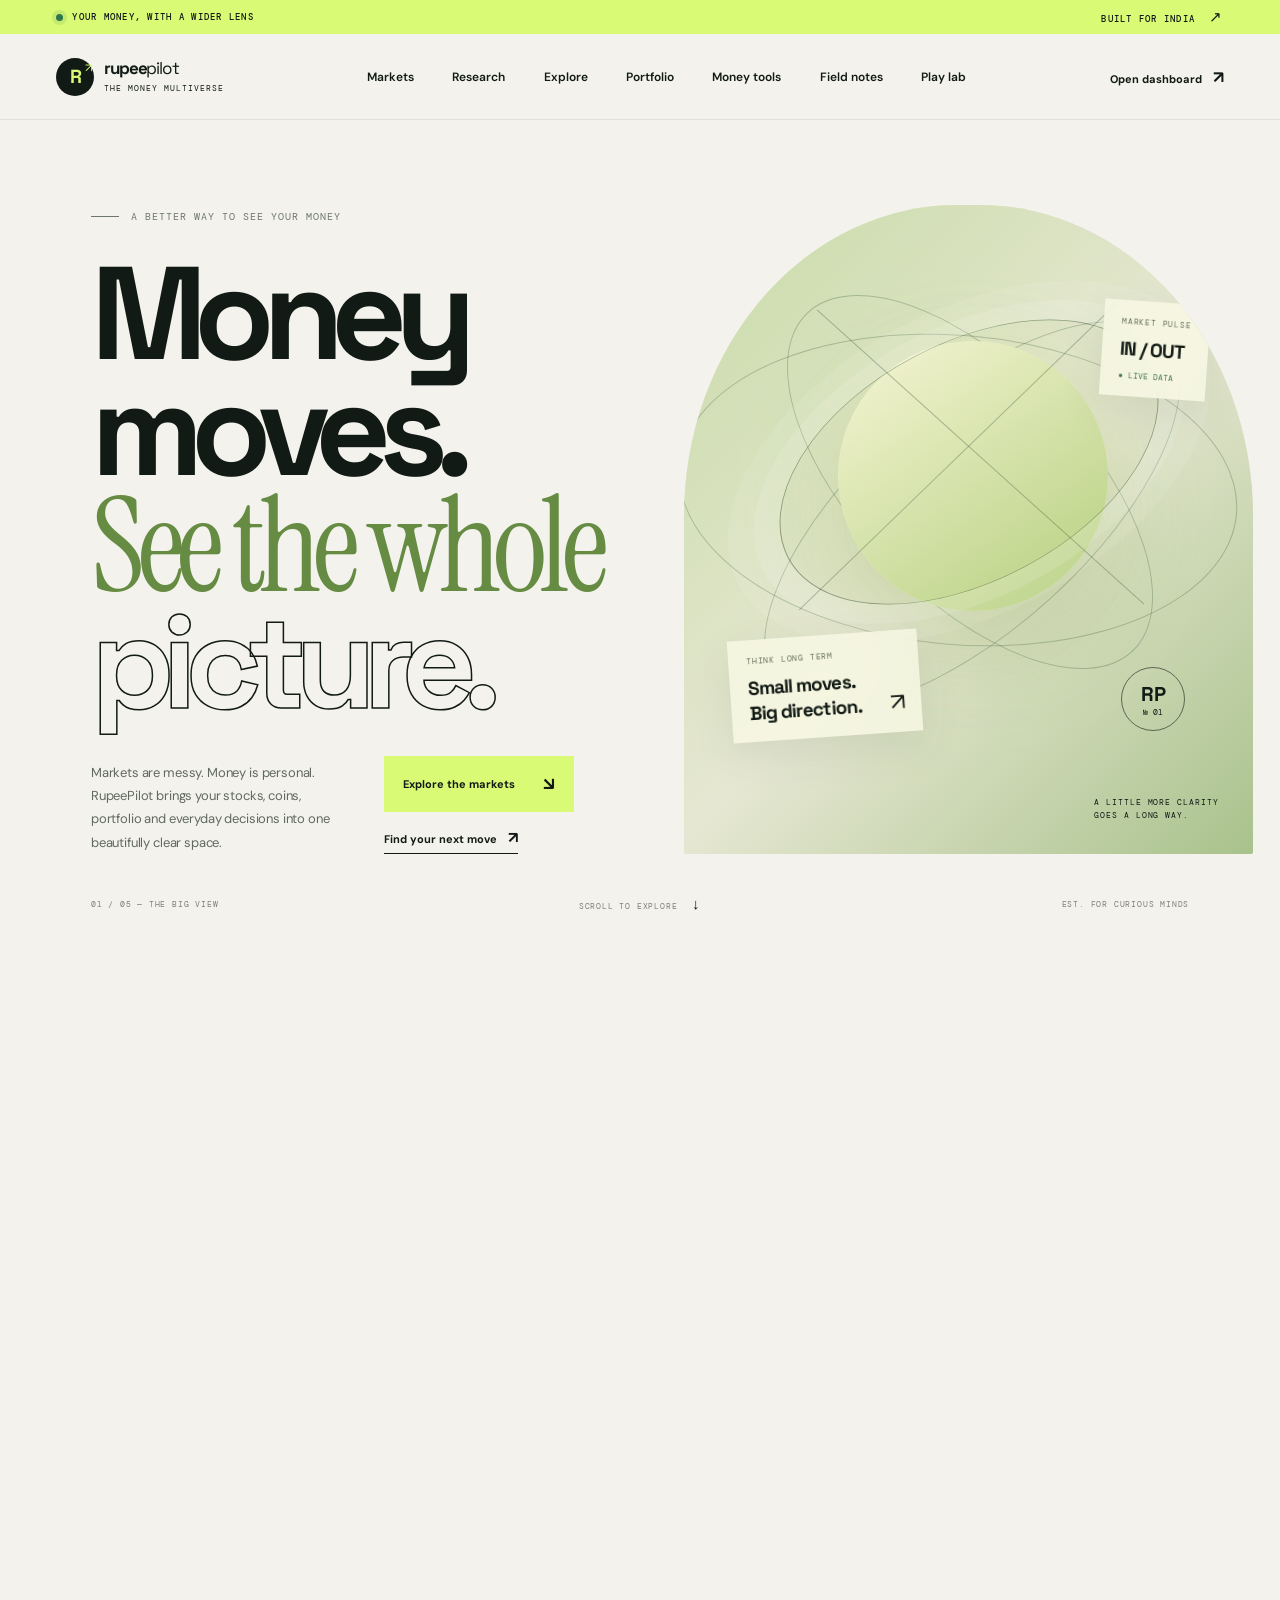
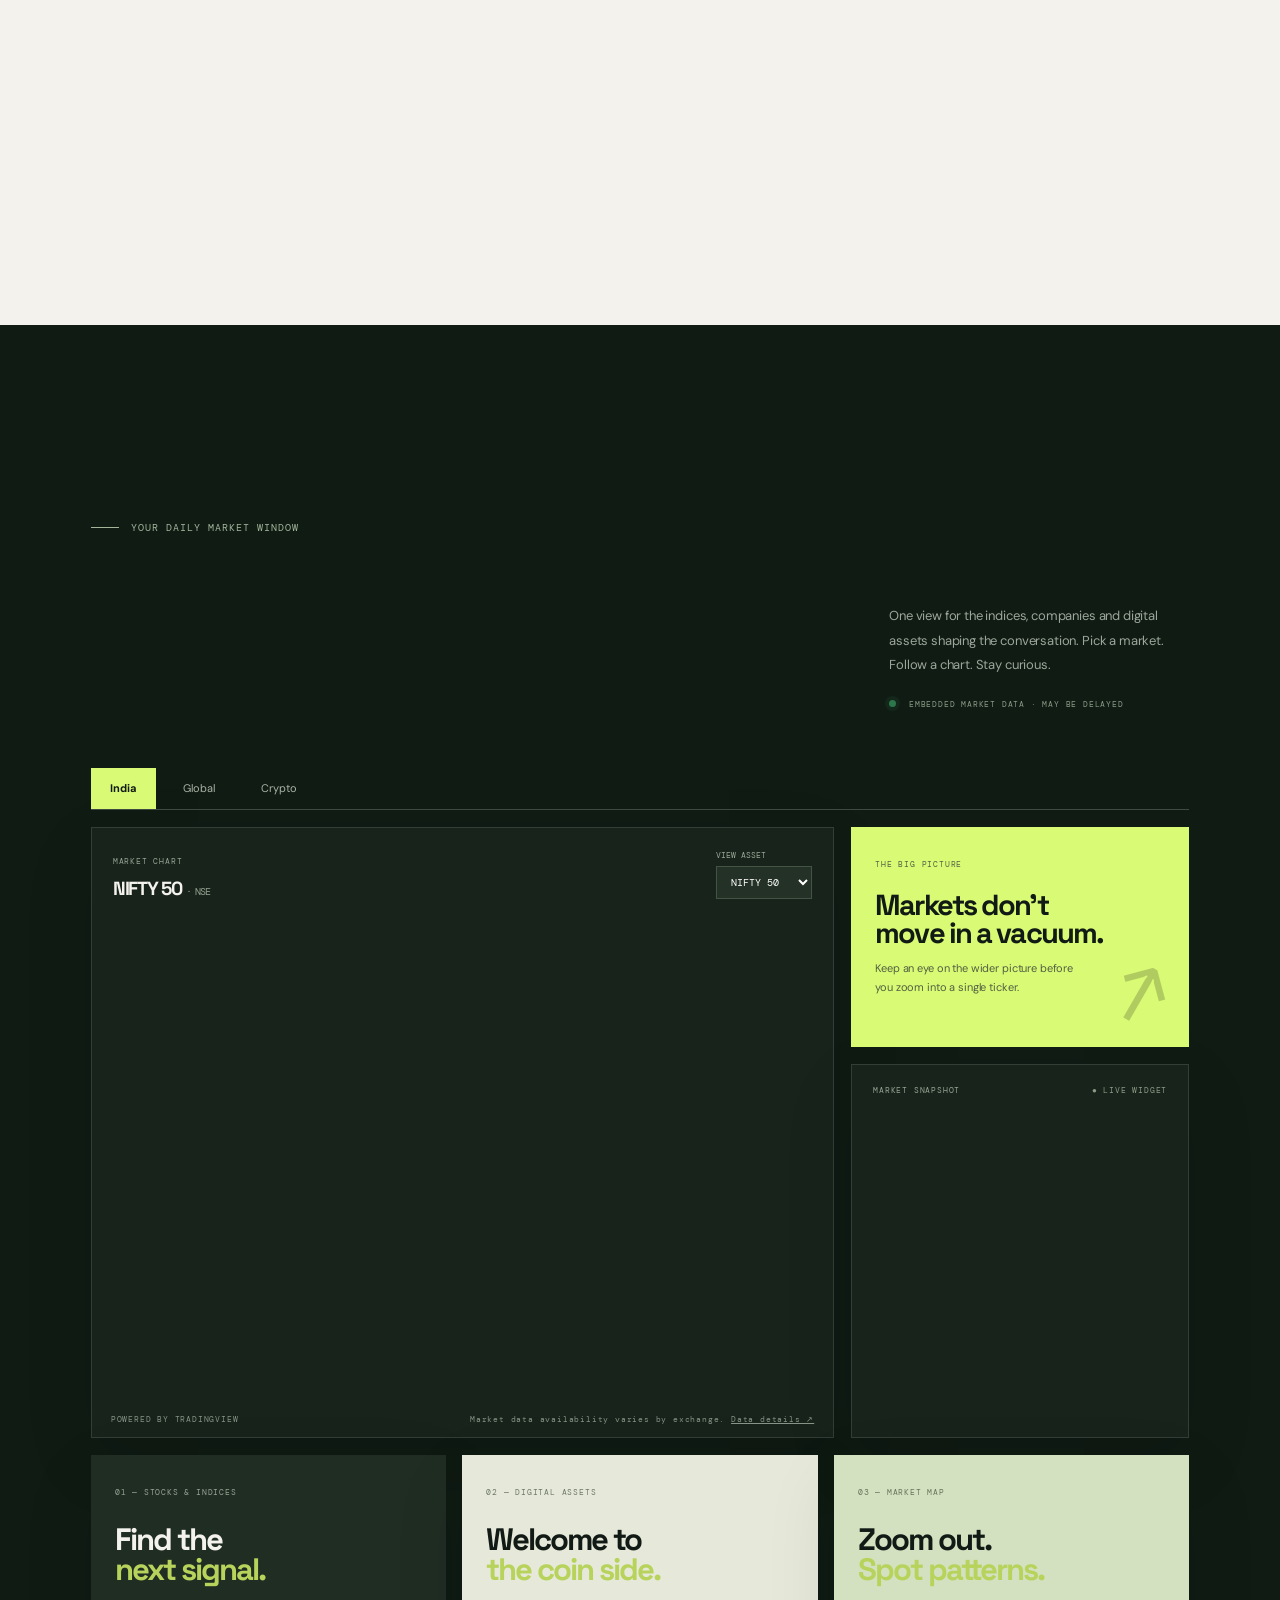
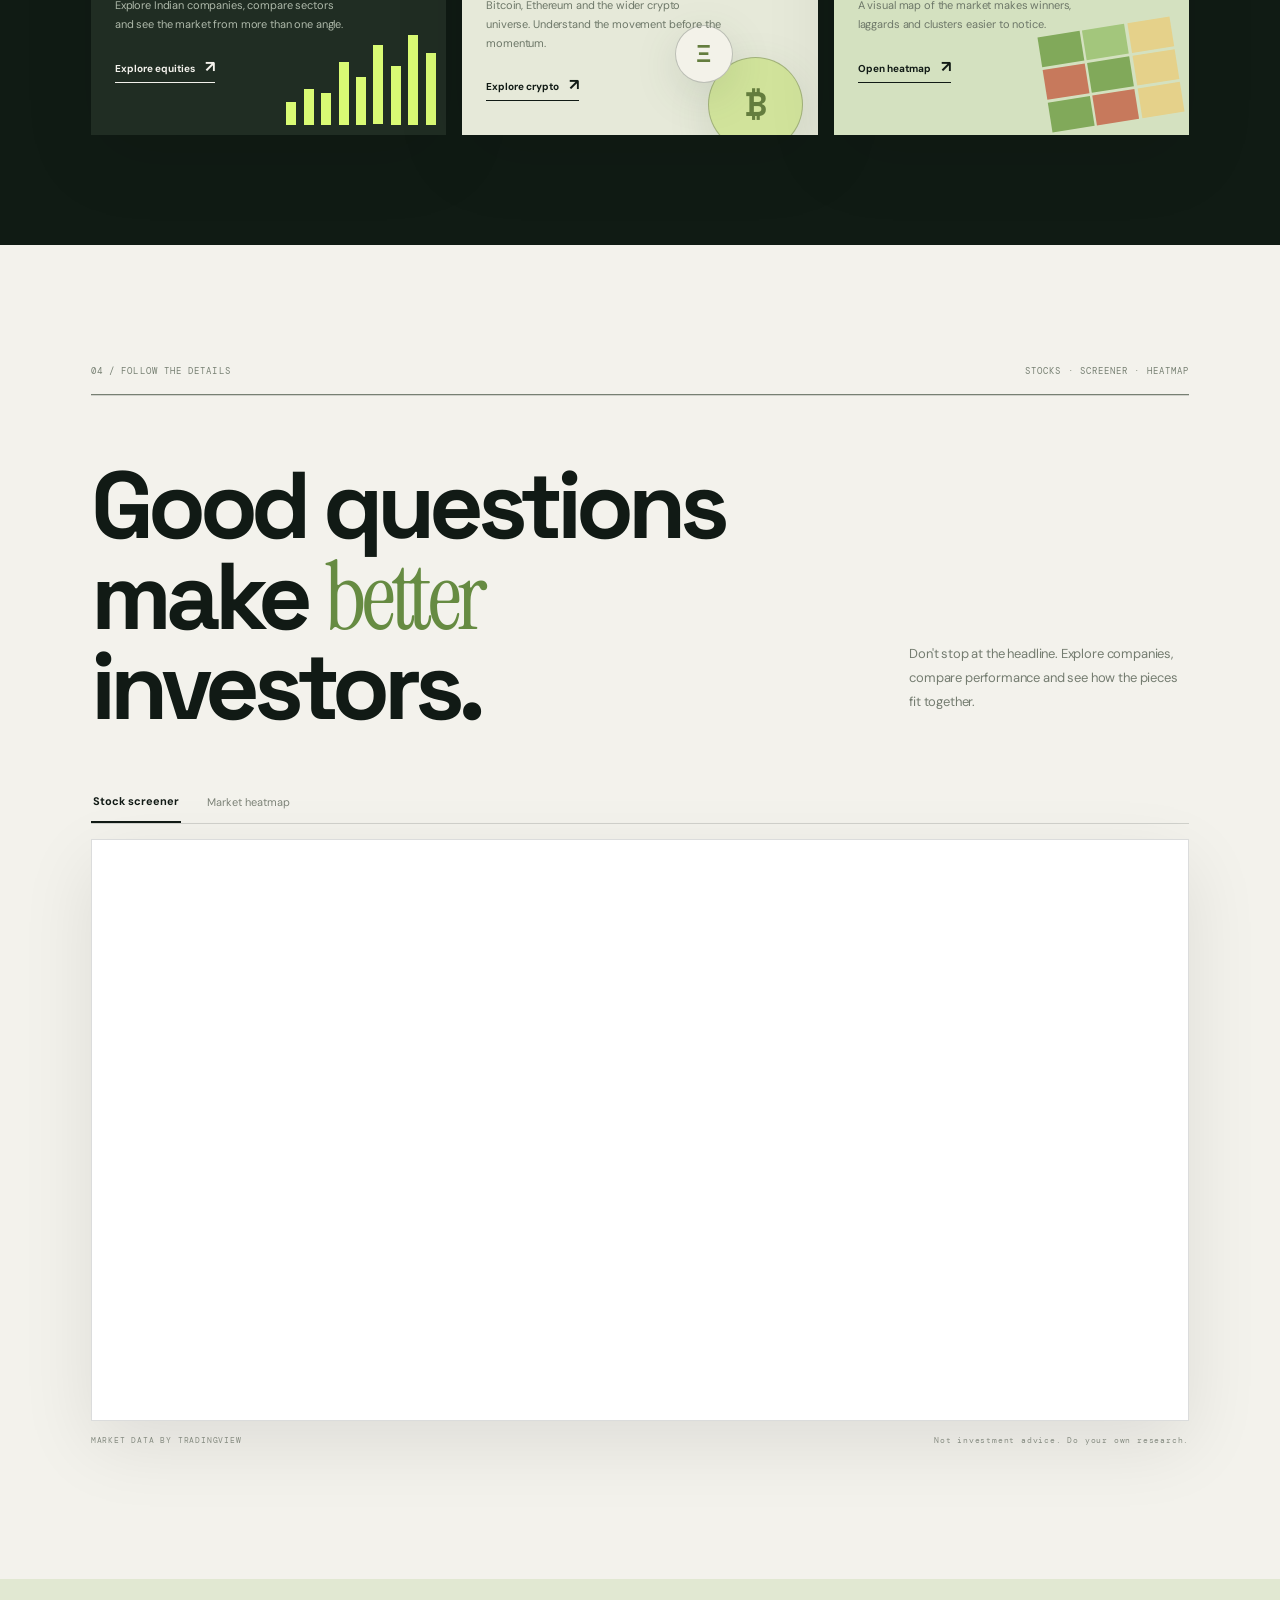
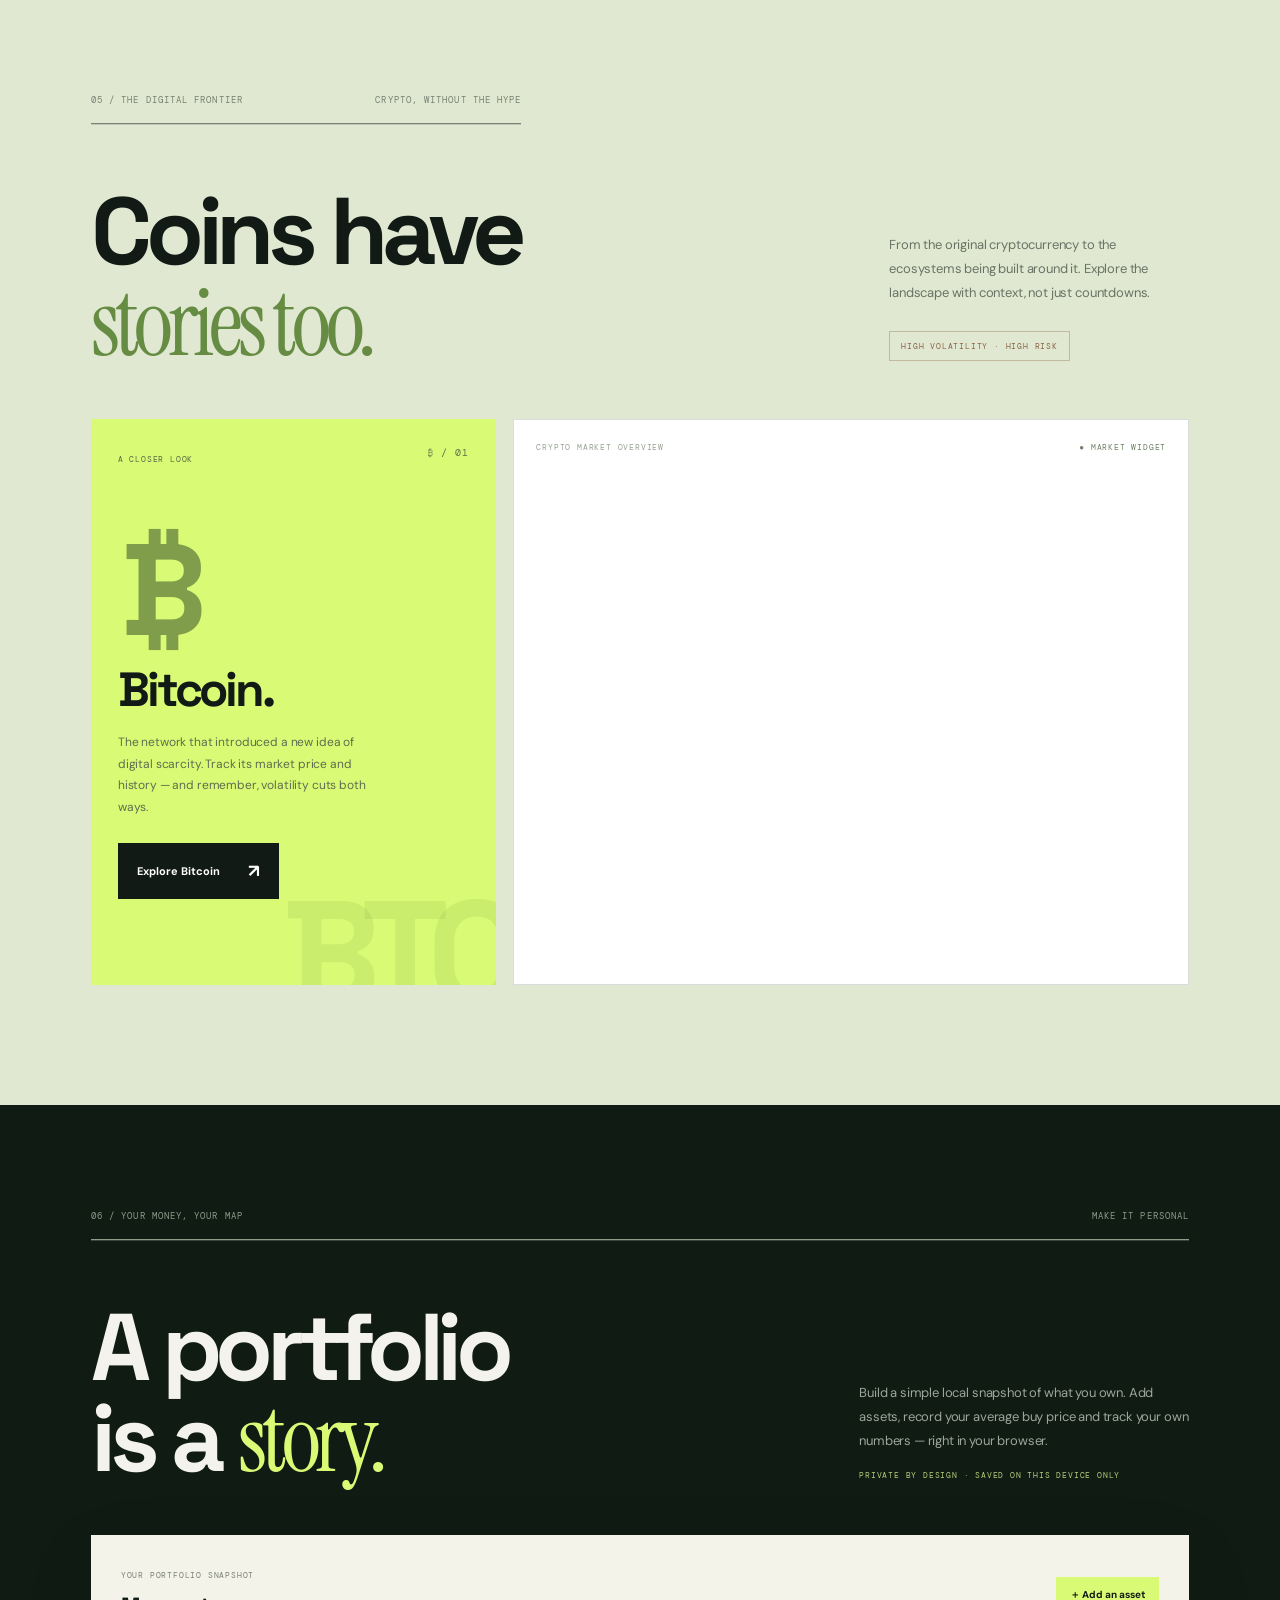
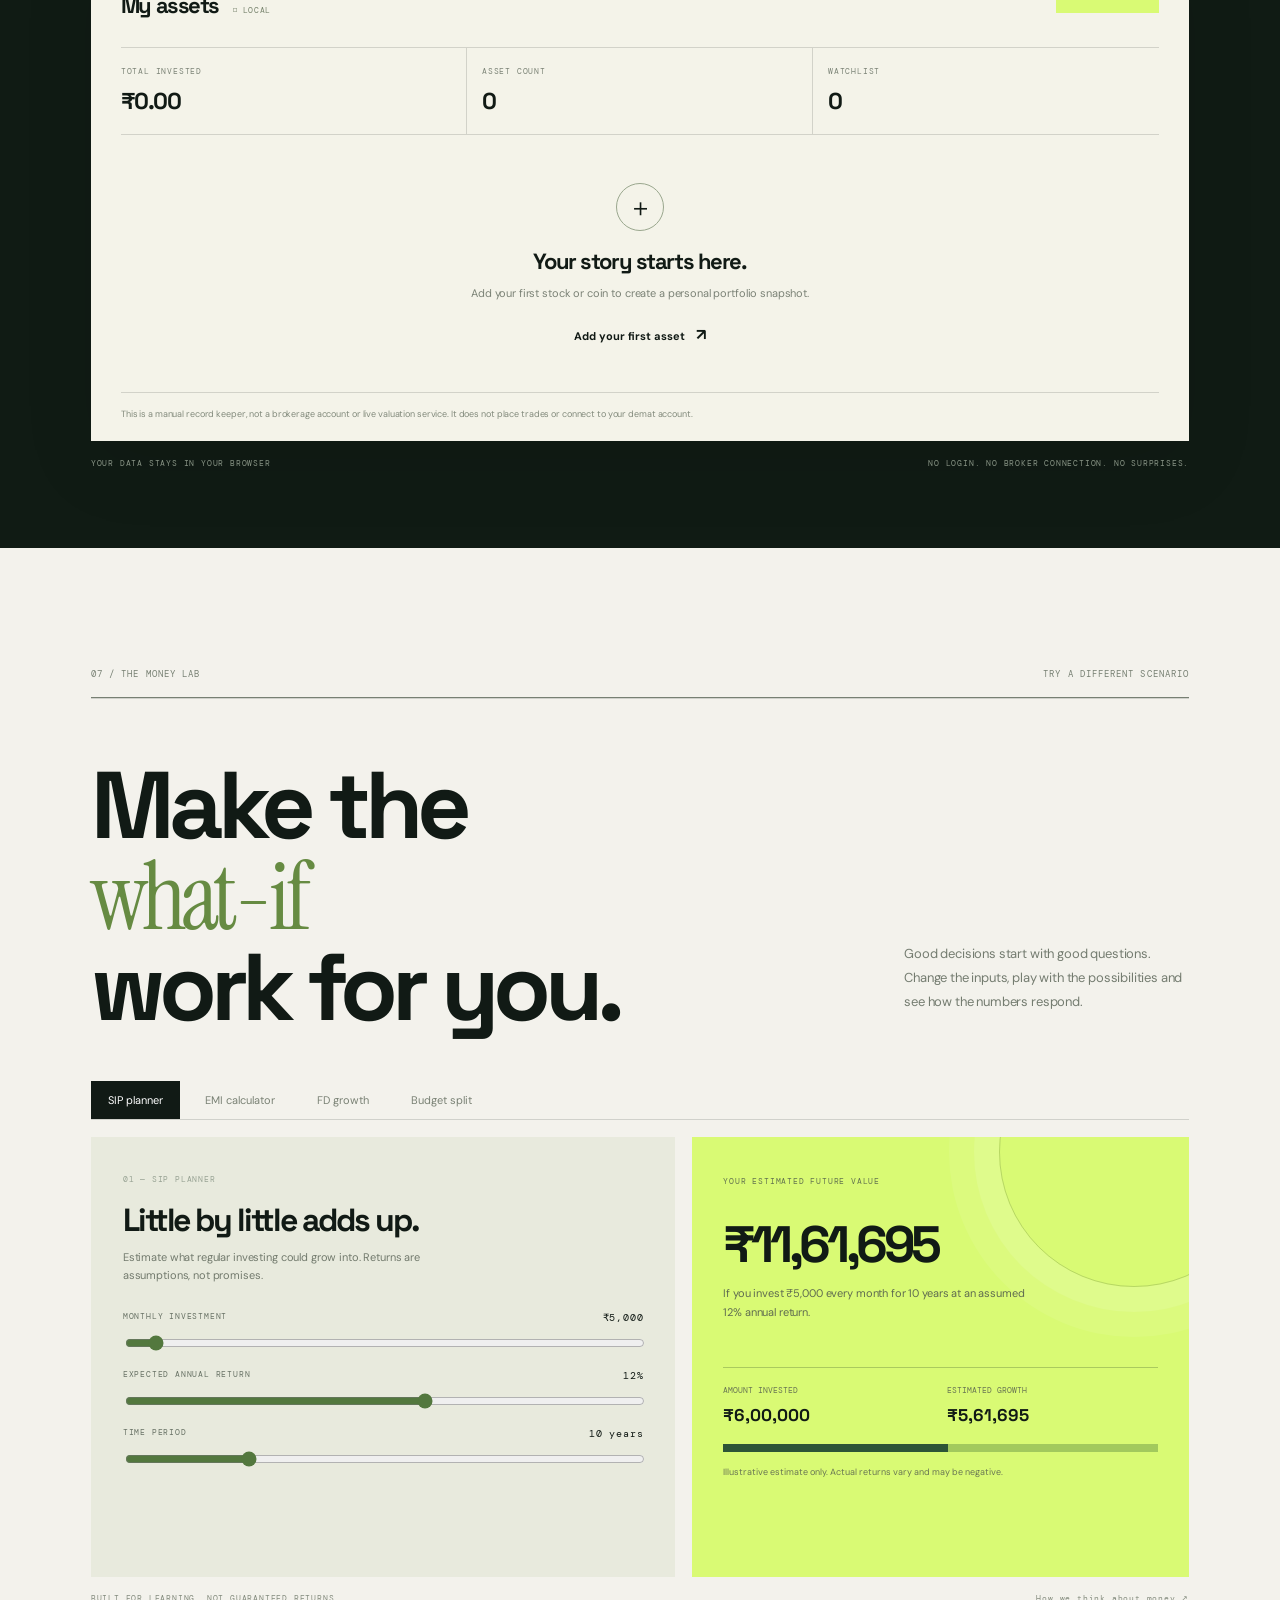
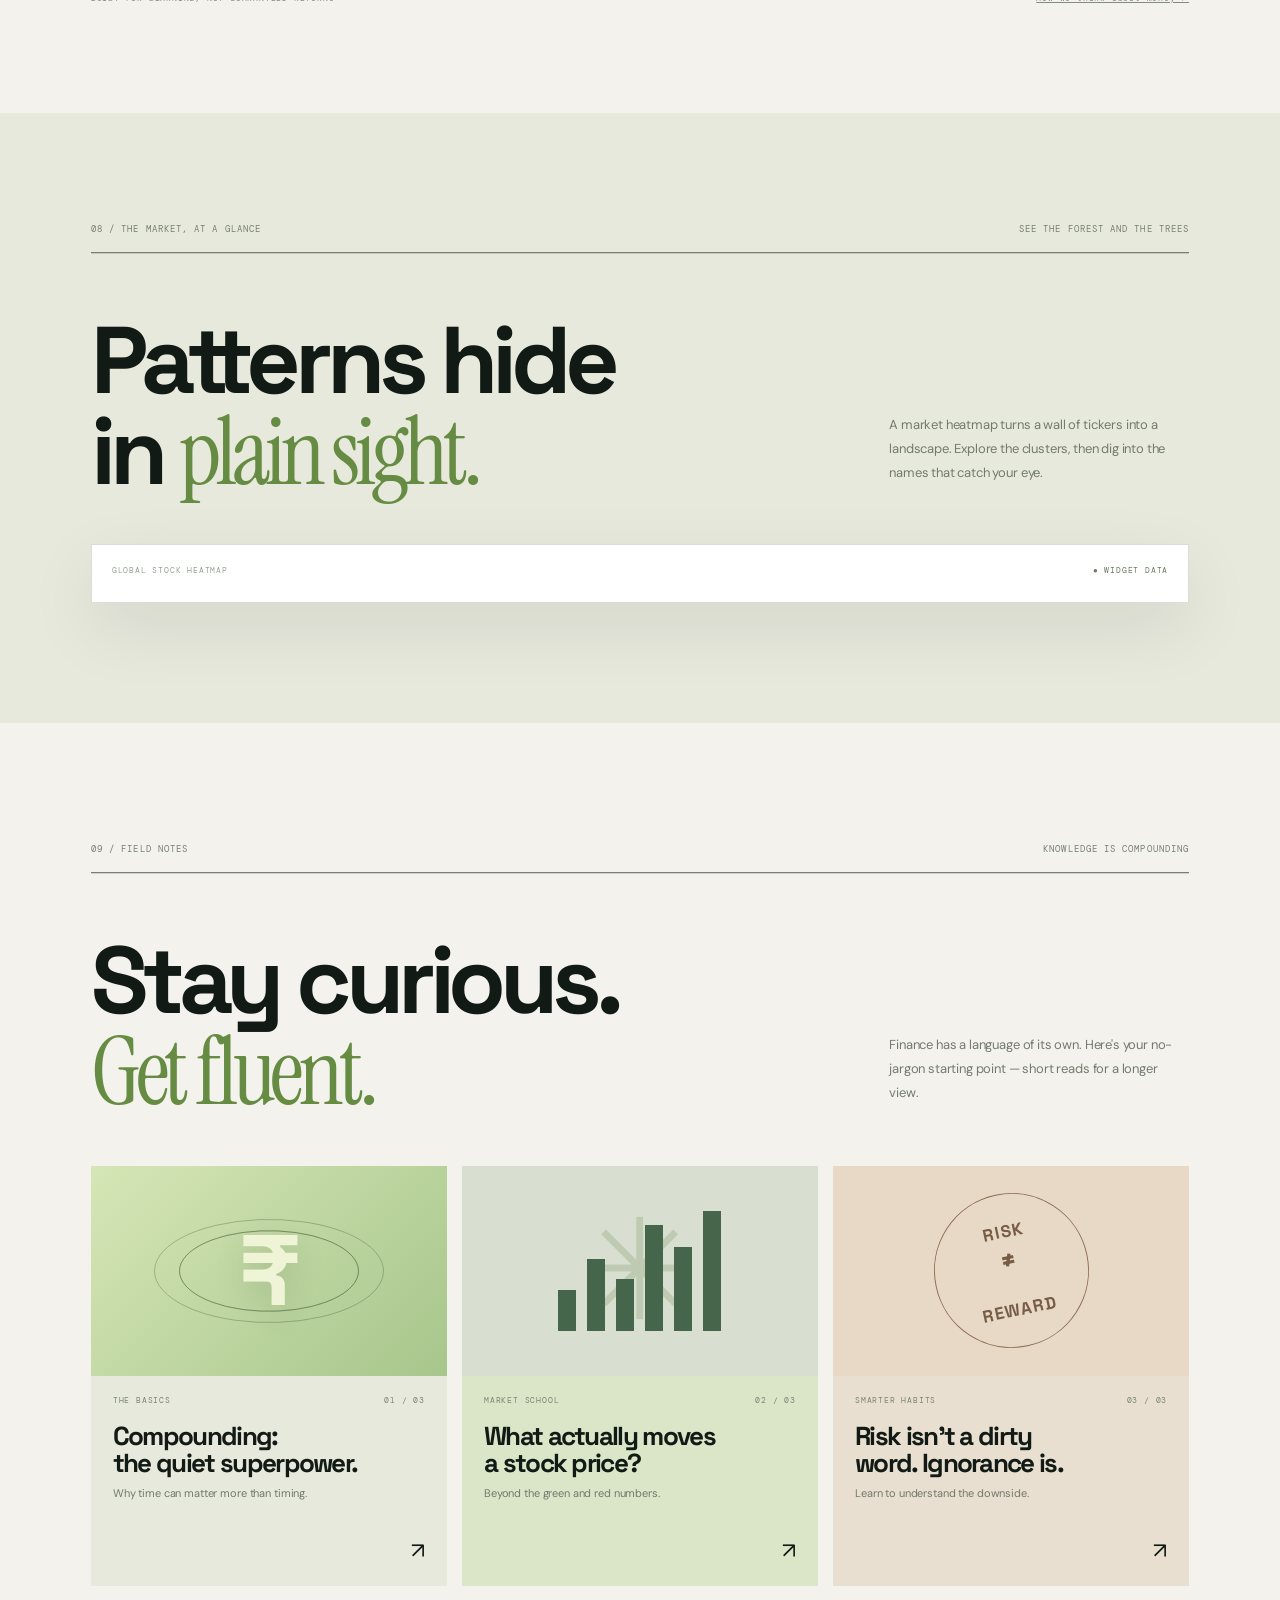
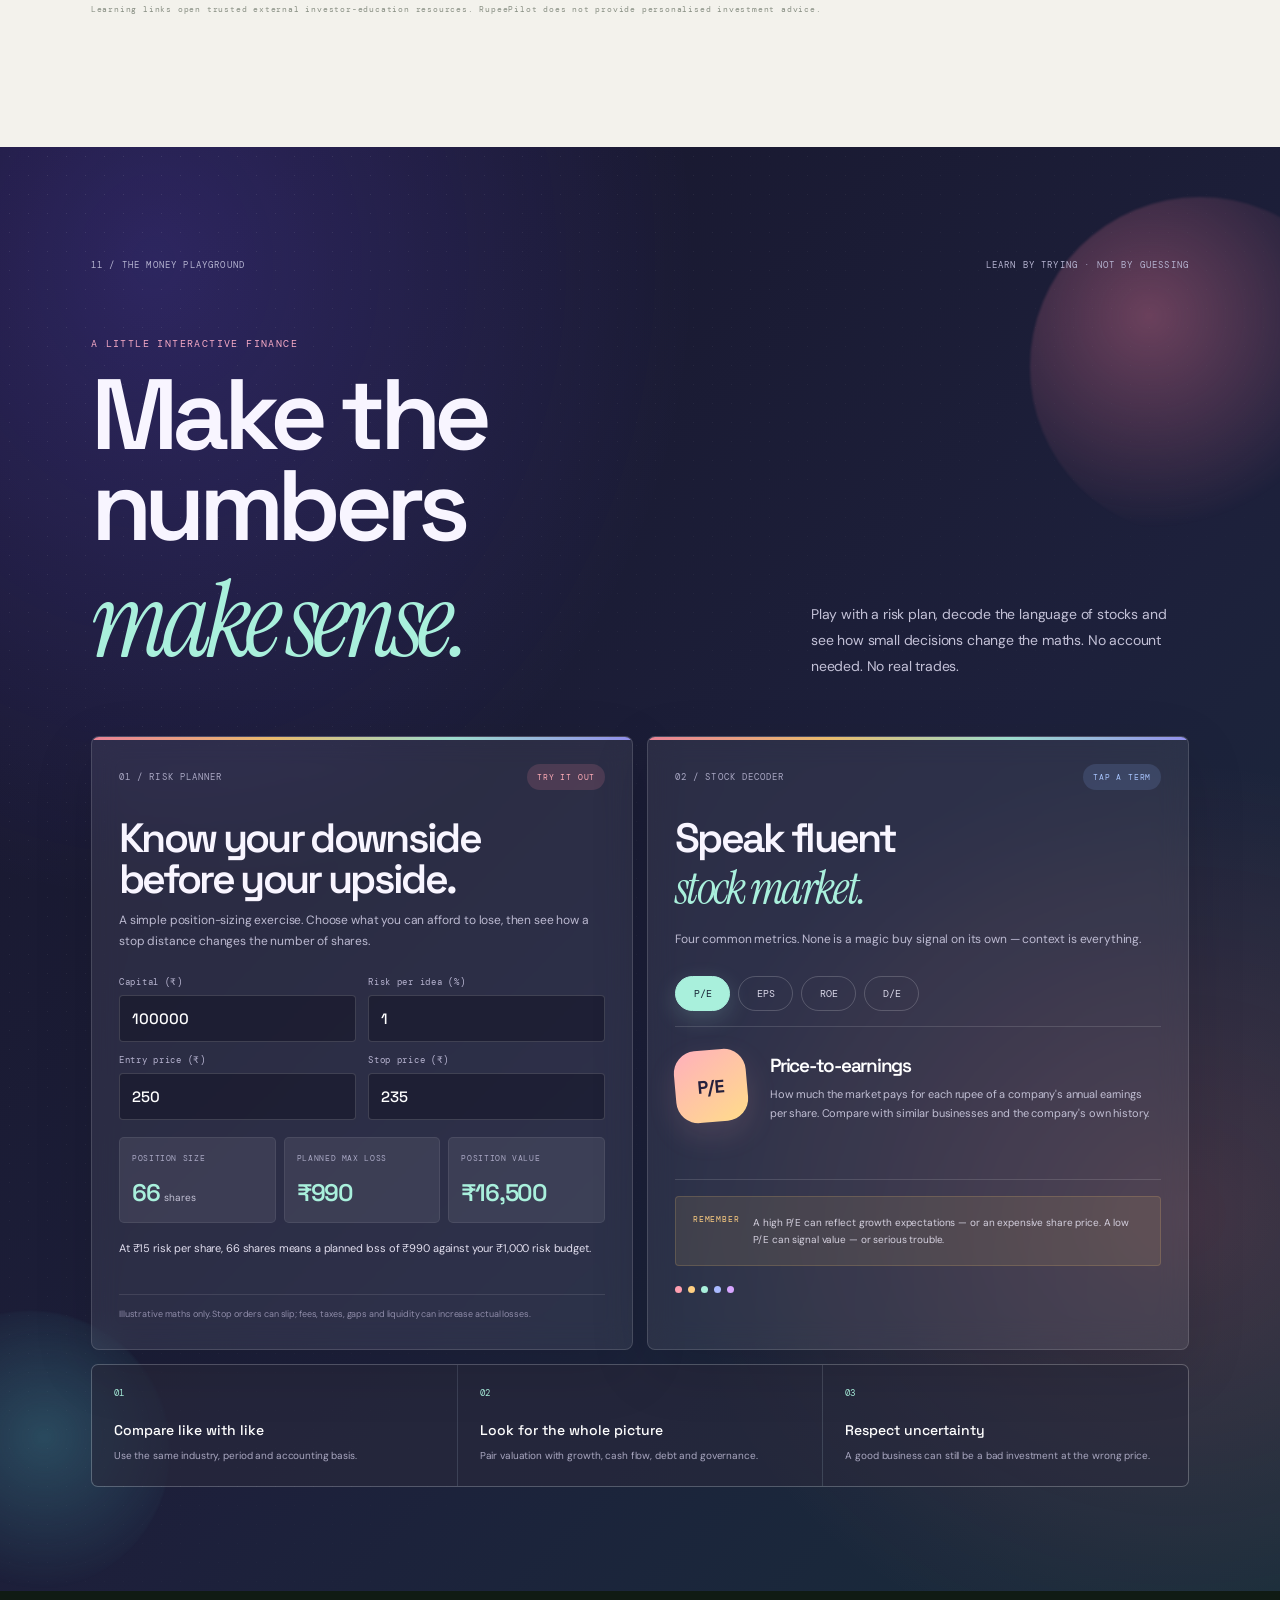
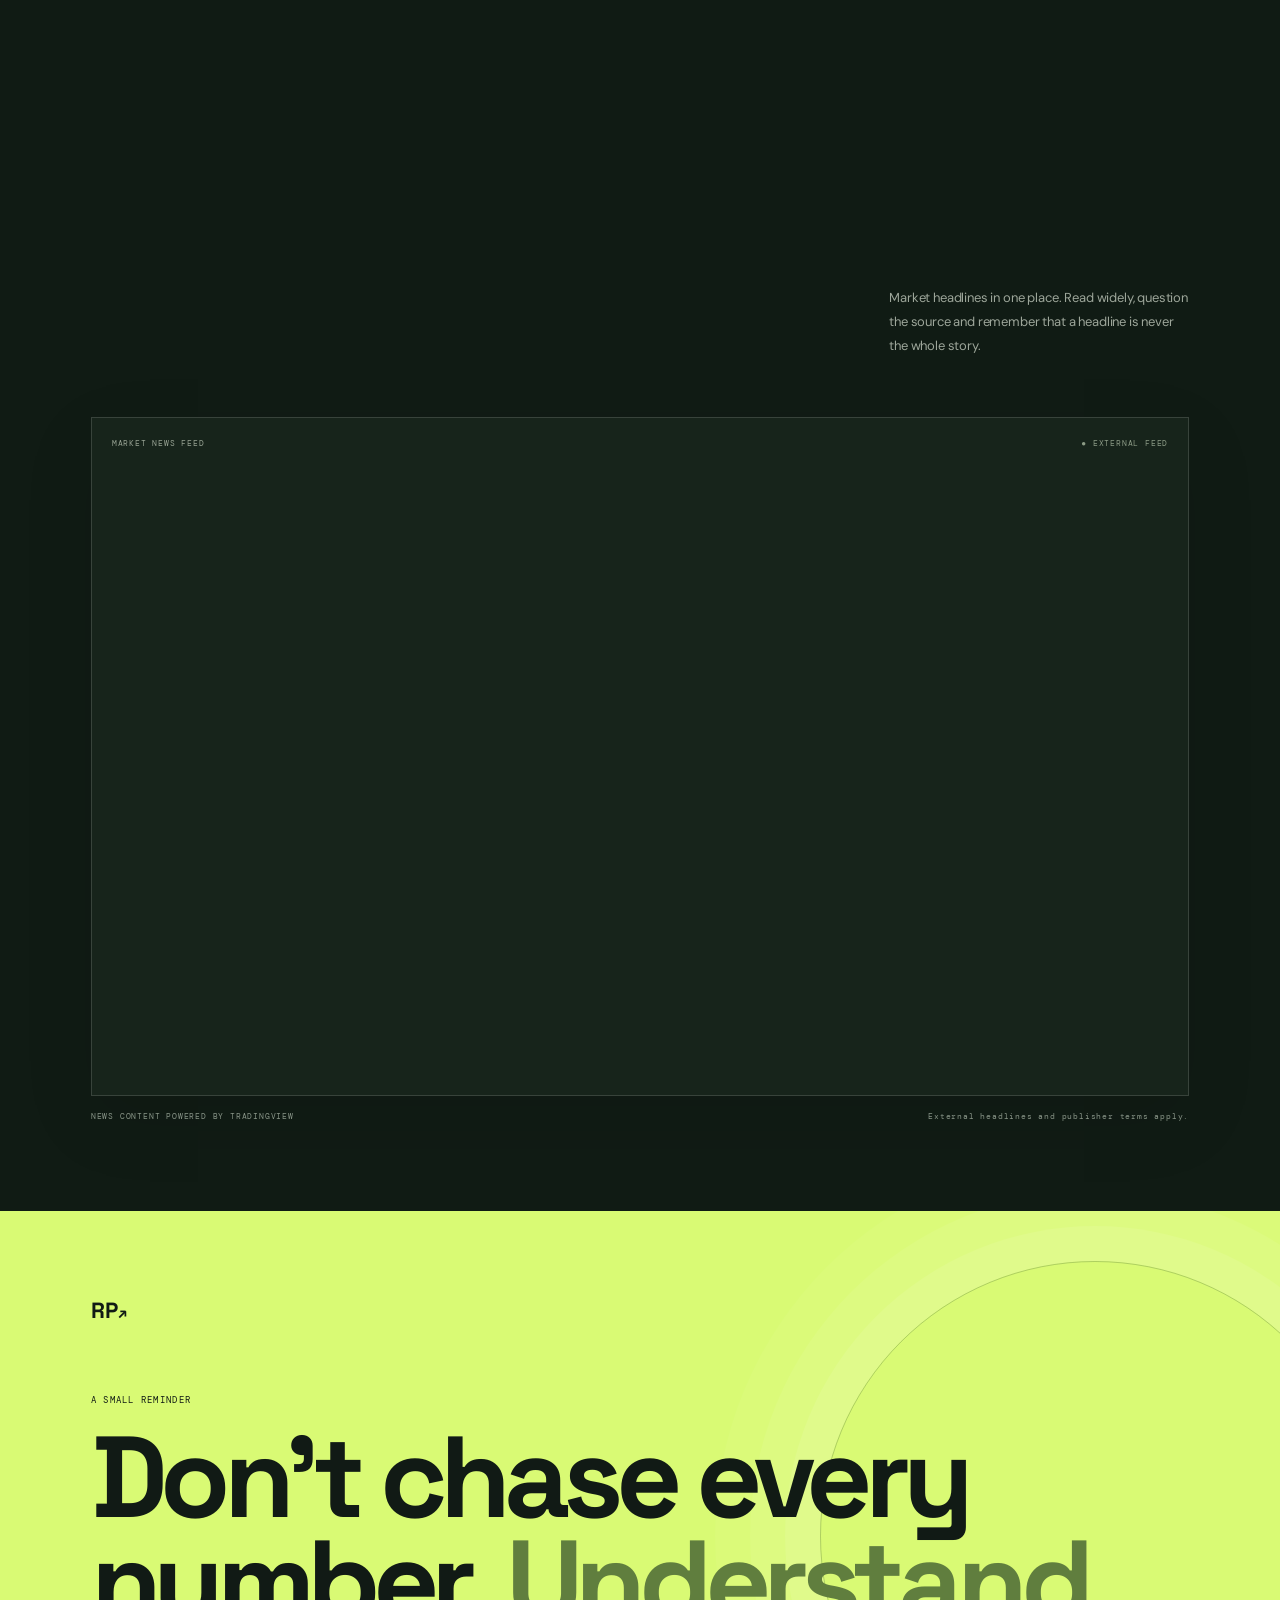
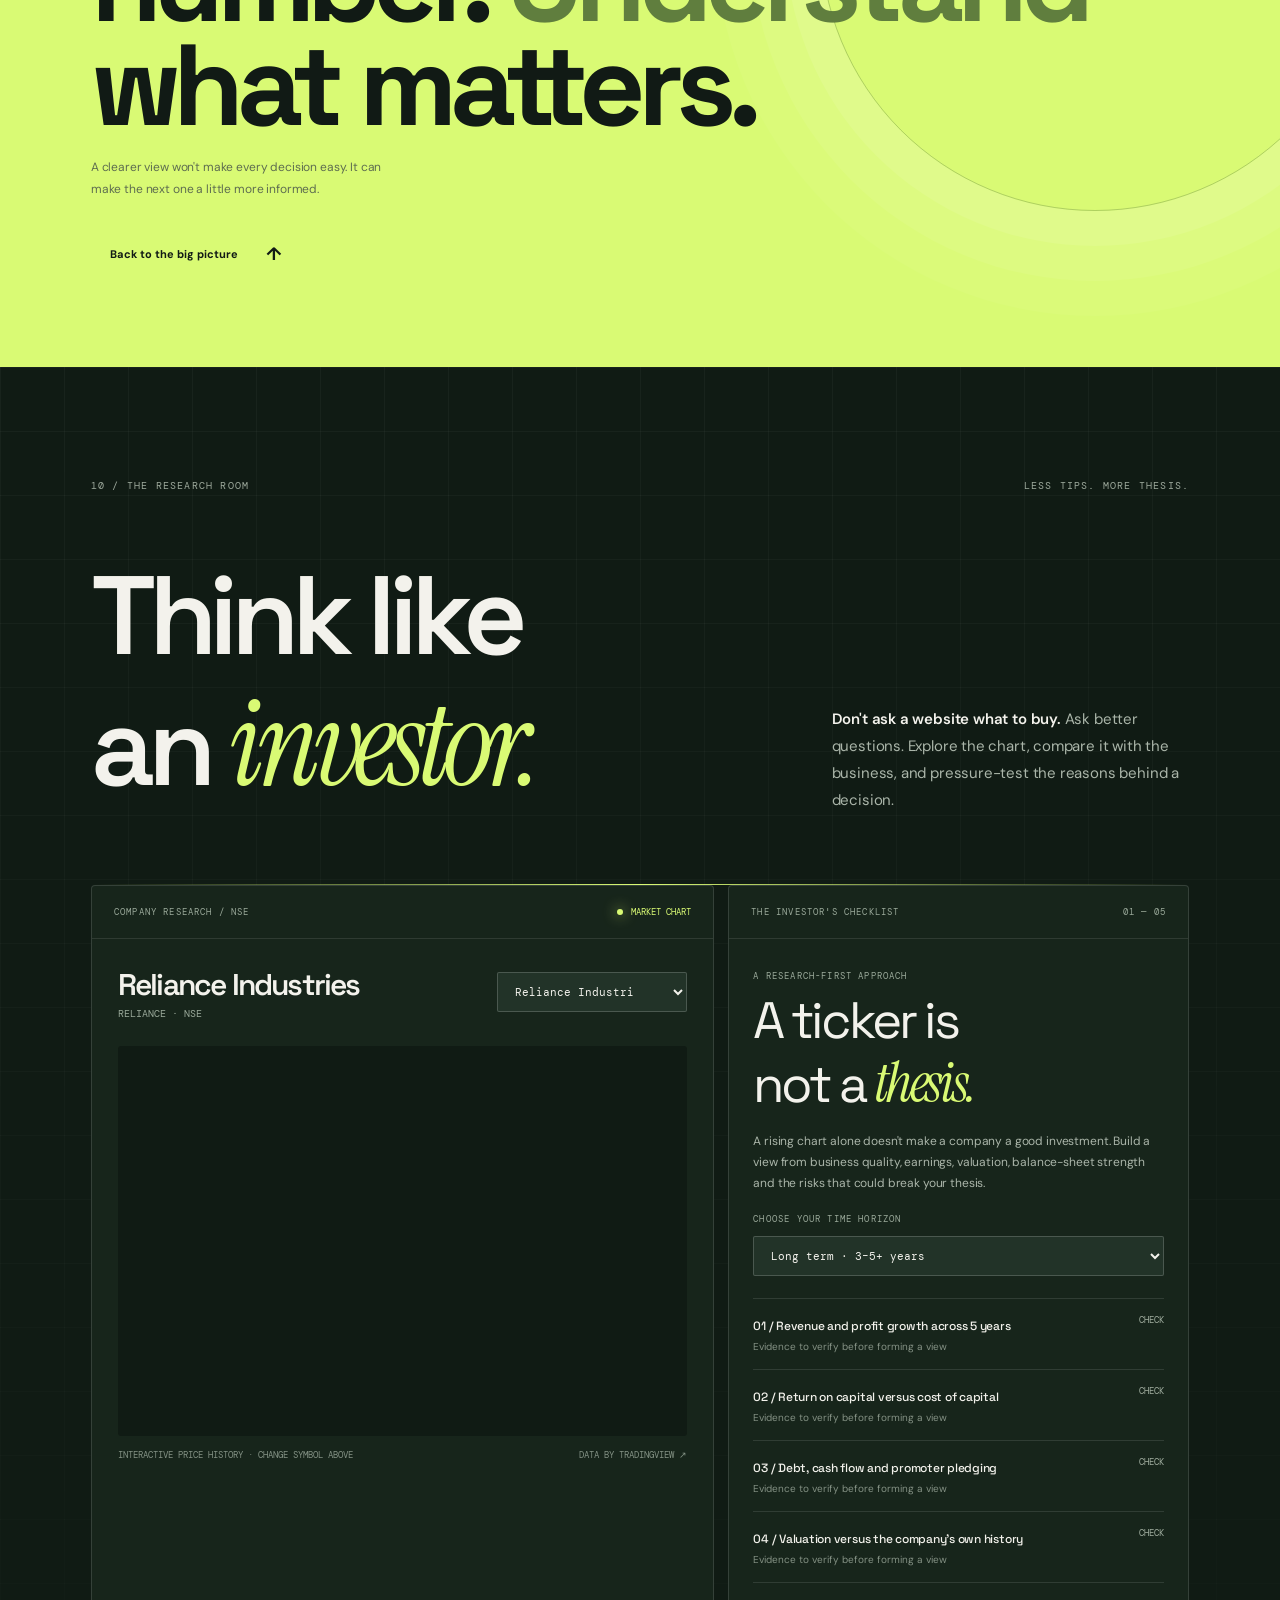
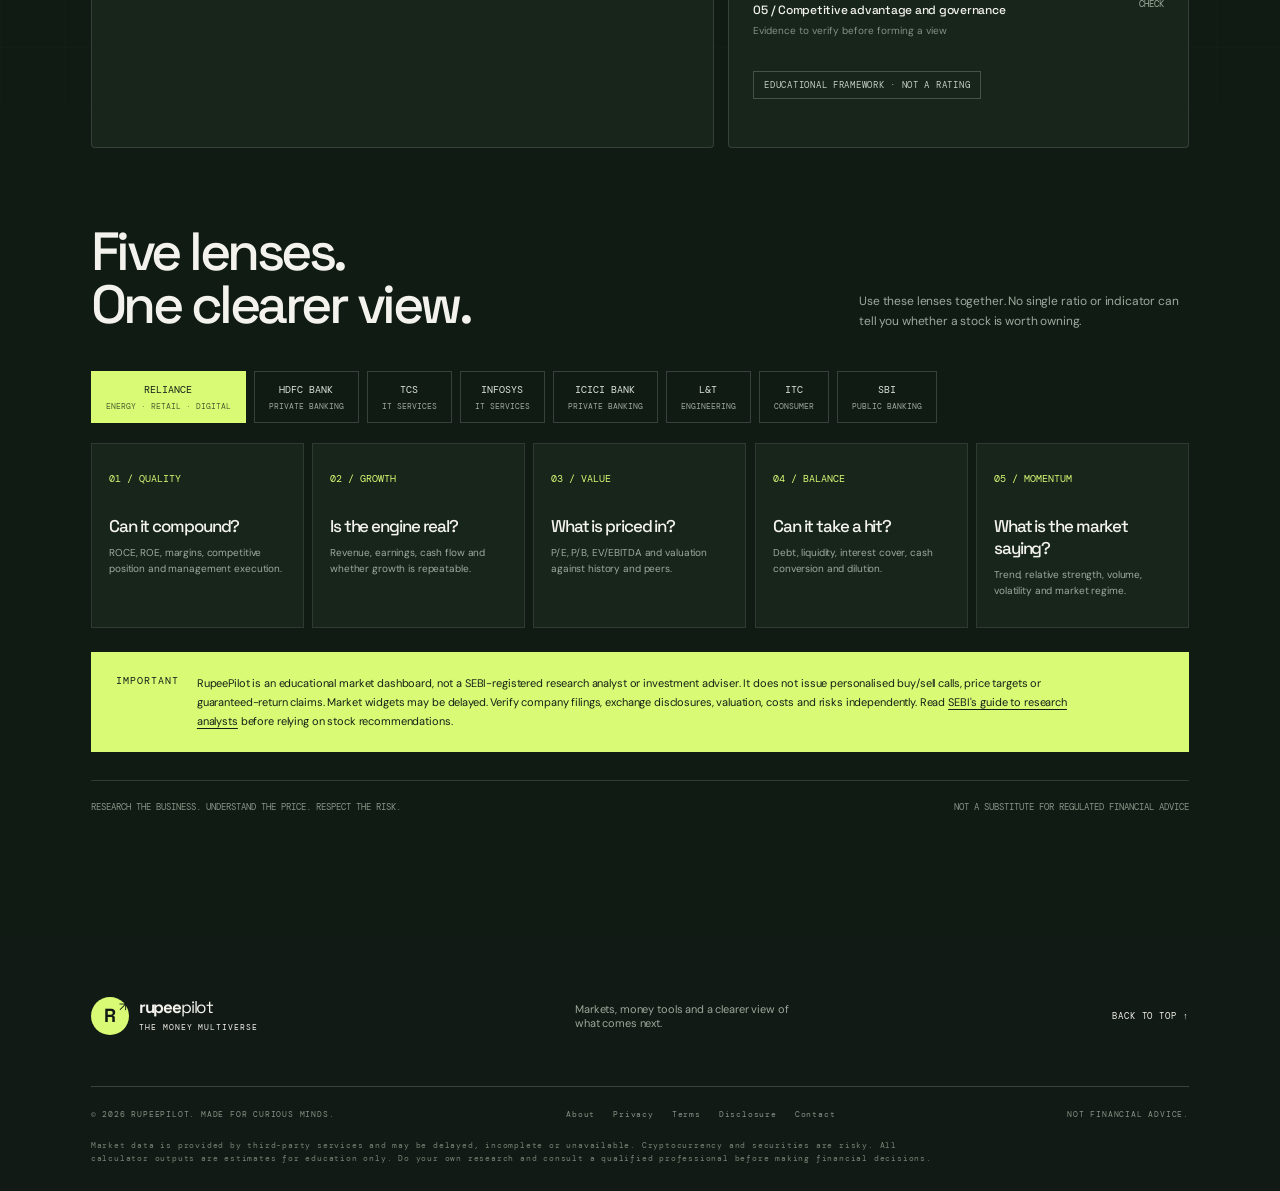
==== index.html @ 0e1877cd "Add interactive Money Playground to RupeePilot" ====
<!doctype html>
<html lang="en"><head>
<meta charset="utf-8"><meta name="viewport" content="width=device-width,initial-scale=1"><meta name="theme-color" content="#101611">
<meta name="description" content="RupeePilot is your market and money cockpit. Explore Indian stocks, crypto, market charts, portfolios and smart financial tools in one place.">
<meta property="og:title" content="RupeePilot — Make money make sense."><meta property="og:description" content="Markets, money tools and a clearer view of what comes next."><meta property="og:type" content="website">
<title>RupeePilot — Make money make sense.</title><link rel="icon" href="assets/favicon.svg" type="image/svg+xml">
<link rel="preconnect" href="https://fonts.googleapis.com"><link rel="preconnect" href="https://fonts.gstatic.com" crossorigin><link href="https://fonts.googleapis.com/css2?family=DM+Mono:wght@400;500&family=DM+Sans:wght@400;500;600;700&family=Manrope:wght@400;500;600;700;800&display=swap" rel="stylesheet"><link rel="stylesheet" href="styles.css"><link rel="stylesheet" href="premium.css"><link rel="stylesheet" href="motion.css"><link rel="stylesheet" href="play.css">
<script type="module" src="https://widgets.tradingview-widget.com/w/en/tv-advanced-chart.js"></script><script type="module" src="https://widgets.tradingview-widget.com/w/en/tv-screener.js"></script><script type="module" src="https://widgets.tradingview-widget.com/w/en/tv-heatmap.js"></script><script type="module" src="https://widgets.tradingview-widget.com/w/en/tv-news-feed.js"></script>
</head><body><a class="skip-link" href="#main">Skip to content</a>
<div class="announcement"><span class="pulse"></span> YOUR MONEY, WITH A WIDER LENS <span class="announcement-right">BUILT FOR INDIA <span>↗</span></span></div>
<header class="site-header" id="top"><a class="brand" href="#top" aria-label="RupeePilot home"><span class="brand-mark">R<span>↗</span></span><span>rupee<span class="brand-light">pilot</span><small>THE MONEY MULTIVERSE</small></span></a><nav class="desktop-nav" aria-label="Main navigation"><a href="#markets">Markets</a><a href="#research">Research</a><a href="#explore">Explore</a><a href="#portfolio">Portfolio</a><a href="#tools">Money tools</a><a href="#learn">Field notes</a><a href="#play-lab">Play lab</a></nav><div class="header-actions"><a class="header-link" href="#markets">Open dashboard <span>↗</span></a><button class="menu-toggle" id="menuToggle" aria-label="Open menu" aria-expanded="false"><span></span><span></span></button></div></header>
<main id="main">
<section class="hero section-pad"><div class="hero-copy reveal"><div class="eyebrow"><span class="eyebrow-line"></span> A BETTER WAY TO SEE YOUR MONEY</div><h1>Money moves.<br><em>See the whole</em><br><span class="outline-word">picture.</span></h1><div class="hero-bottom"><p>Markets are messy. Money is personal. RupeePilot brings your stocks, coins, portfolio and everyday decisions into one beautifully clear space.</p><div class="hero-ctas"><a class="button button-lime" href="#markets">Explore the markets <span>↘</span></a><a class="text-link" href="#tools">Find your next move <span>↗</span></a></div></div></div>
<div class="hero-art reveal" aria-label="Abstract financial data artwork"><div class="orbit orbit-one"></div><div class="orbit orbit-two"></div><div class="orbit orbit-three"></div><div class="art-sun"></div><div class="art-ring"></div><div class="art-line art-line-a"></div><div class="art-line art-line-b"></div><div class="floating-card float-top"><span class="mini-label">MARKET PULSE</span><strong>IN / OUT</strong><span class="live-dot">● LIVE DATA</span></div><div class="floating-card float-bottom"><span class="mini-label">THINK LONG TERM</span><strong>Small moves.<br>Big direction.</strong><span class="float-arrow">↗</span></div><div class="hero-stamp">RP<br><span>№ 01</span></div><div class="art-caption">A LITTLE MORE CLARITY<br>GOES A LONG WAY.</div></div><div class="hero-meta"><span>01 / 05 — THE BIG VIEW</span><span>SCROLL TO EXPLORE <b>↓</b></span><span>EST. FOR CURIOUS MINDS</span></div></section>
<section class="ticker-section" aria-label="Market symbols ticker"><div class="ticker-label">ON THE RADAR <span>↗</span></div><div class="ticker-window"><div class="ticker-track"><span>NIFTY 50 <b>INDIA</b></span><i>✳</i><span>SENSEX <b>INDIA</b></span><i>✳</i><span>RELIANCE <b>NSE</b></span><i>✳</i><span>BITCOIN <b>BTC</b></span><i>✳</i><span>ETHEREUM <b>ETH</b></span><i>✳</i><span>GOLD <b>MCX</b></span><i>✳</i><span>NIFTY BANK <b>INDIA</b></span><i>✳</i><span>NIFTY 50 <b>INDIA</b></span><i>✳</i><span>SENSEX <b>INDIA</b></span><i>✳</i><span>RELIANCE <b>NSE</b></span><i>✳</i><span>BITCOIN <b>BTC</b></span><i>✳</i><span>ETHEREUM <b>ETH</b></span><i>✳</i><span>GOLD <b>MCX</b></span><i>✳</i><span>NIFTY BANK <b>INDIA</b></span><i>✳</i></div></div></section>
<section class="intro section-pad" id="explore"><div class="section-kicker"><span>02 / A NEW FINANCIAL HABIT</span><span>LESS NOISE. MORE SIGNAL.</span></div><div class="intro-grid"><h2 class="display-title reveal">Not another<br>finance site.<br><em>Your money's</em><br>control room.</h2><div class="intro-aside reveal"><p class="large-copy">A place to zoom out, dig in, and connect the dots between the market and your everyday life.</p><p class="muted-copy">Follow the numbers. Build a portfolio. Learn the language. Run the what-ifs. Make decisions that feel like yours.</p><a class="round-link" href="#markets" aria-label="Go to market dashboard">↘</a></div></div><div class="feature-strip"><div><span class="feature-number">01</span><strong>Market intelligence</strong><small>Stocks, indices, crypto & more</small></div><div><span class="feature-number">02</span><strong>Your own dashboard</strong><small>Watchlists & portfolio snapshots</small></div><div><span class="feature-number">03</span><strong>Better money decisions</strong><small>Calculators that make sense</small></div><div><span class="feature-number">04</span><strong>Learn as you go</strong><small>Plain-English field notes</small></div></div></section>
<section class="market-section section-pad" id="markets"><div class="section-kicker light-kicker"><span>03 / THE MARKET FLOOR</span><span>LOOK CLOSER. THINK CLEARER.</span></div><div class="market-heading"><div><div class="eyebrow eyebrow-light"><span class="eyebrow-line"></span> YOUR DAILY MARKET WINDOW</div><h2 class="display-title reveal">The world<br>is <em>moving.</em></h2></div><div class="market-intro"><p>One view for the indices, companies and digital assets shaping the conversation. Pick a market. Follow a chart. Stay curious.</p><span class="data-note"><span class="pulse"></span> EMBEDDED MARKET DATA · MAY BE DELAYED</span></div></div>
<div class="market-tabs" role="tablist" aria-label="Choose market view"><button class="market-tab active" role="tab" aria-selected="true" data-market="india">India</button><button class="market-tab" role="tab" aria-selected="false" data-market="global">Global</button><button class="market-tab" role="tab" aria-selected="false" data-market="crypto">Crypto</button></div>
<div class="market-overview-grid"><div class="market-chart-panel"><div class="panel-top"><div><span class="panel-label">MARKET CHART</span><h3 id="chartTitle">NIFTY 50 <span>· NSE</span></h3></div><label class="symbol-select-label" for="symbolSelect">VIEW ASSET<select id="symbolSelect"><option value="NSE:NIFTY">NIFTY 50</option><option value="BSE:SENSEX">SENSEX</option><option value="NSE:RELIANCE">RELIANCE</option><option value="NSE:HDFCBANK">HDFC BANK</option><option value="NSE:TCS">TCS</option><option value="NSE:INFY">INFOSYS</option></select></label></div><div class="chart-embed"><tv-advanced-chart id="mainChart" symbol="NSE:NIFTY" interval="1D" theme="dark" autosize="true" allow-symbol-change="true" timezone="Asia/Kolkata" style="width:100%;height:100%;display:block"></tv-advanced-chart></div><div class="chart-foot"><span>POWERED BY TRADINGVIEW</span><span>Market data availability varies by exchange. <a href="https://www.tradingview.com/" target="_blank" rel="noopener">Data details ↗</a></span></div></div><aside class="market-side"><div class="side-note"><span class="panel-label">THE BIG PICTURE</span><h3>Markets don't<br>move in a vacuum.</h3><p>Keep an eye on the wider picture before you zoom into a single ticker.</p><div class="side-scribble">↗</div></div><div class="mini-market-widget"><div class="panel-top"><span class="panel-label">MARKET SNAPSHOT</span><span class="widget-live">● LIVE WIDGET</span></div><div class="tradingview-widget-container"><div class="tradingview-widget-container__widget"></div><script type="text/javascript" src="https://s3.tradingview.com/external-embedding/embed-widget-market-overview.js" async>{"colorTheme":"dark","dateRange":"12M","showChart":true,"locale":"en","width":"100%","height":"360","isTransparent":true,"showSymbolLogo":true,"showFloatingTooltip":true,"tabs":[{"title":"India","symbols":[{"s":"NSE:NIFTY","d":"Nifty 50"},{"s":"BSE:SENSEX","d":"Sensex"},{"s":"NSE:BANKNIFTY","d":"Nifty Bank"}]},{"title":"Global","symbols":[{"s":"FOREXCOM:SPXUSD","d":"S&P 500"},{"s":"NASDAQ:NDX","d":"Nasdaq 100"},{"s":"INDEX:DJI","d":"Dow Jones"}]},{"title":"Crypto","symbols":[{"s":"BINANCE:BTCUSDT","d":"Bitcoin"},{"s":"BINANCE:ETHUSDT","d":"Ethereum"},{"s":"BINANCE:SOLUSDT","d":"Solana"}]}],"support_host":"https://www.tradingview.com"}</script></div></div></aside></div>
<div class="market-bottom-grid"><div class="market-bottom-card"><span class="panel-label">01 — STOCKS & INDICES</span><h3>Find the<br><em>next signal.</em></h3><p>Explore Indian companies, compare sectors and see the market from more than one angle.</p><a class="line-link" href="#stock-explorer">Explore equities <span>↗</span></a><div class="card-graphic graphic-bars"><i></i><i></i><i></i><i></i><i></i><i></i><i></i><i></i><i></i></div></div><div class="market-bottom-card coin-card"><span class="panel-label">02 — DIGITAL ASSETS</span><h3>Welcome to<br><em>the coin side.</em></h3><p>Bitcoin, Ethereum and the wider crypto universe. Understand the movement before the momentum.</p><a class="line-link" href="#coin-explorer">Explore crypto <span>↗</span></a><div class="coin-orb orb-a">₿</div><div class="coin-orb orb-b">Ξ</div></div><div class="market-bottom-card heat-card"><span class="panel-label">03 — MARKET MAP</span><h3>Zoom out.<br><em>Spot patterns.</em></h3><p>A visual map of the market makes winners, laggards and clusters easier to notice.</p><a class="line-link" href="#market-map">Open heatmap <span>↗</span></a><div class="heat-squares"><i></i><i></i><i></i><i></i><i></i><i></i><i></i><i></i><i></i></div></div></div></section>
<section class="explorer-section section-pad" id="stock-explorer"><div class="section-kicker"><span>04 / FOLLOW THE DETAILS</span><span>STOCKS · SCREENER · HEATMAP</span></div><div class="split-heading"><h2 class="display-title reveal">Good questions<br>make <em>better</em><br>investors.</h2><p>Don't stop at the headline. Explore companies, compare performance and see how the pieces fit together.</p></div><div class="explorer-tabs"><button class="explorer-tab active" data-explorer="screener">Stock screener</button><button class="explorer-tab" data-explorer="heatmap">Market heatmap</button></div><div class="explorer-frame" id="stockExplorerFrame"><div class="explorer-widget screener-widget"><tv-screener market="india" screener="stock" display="table" color-theme="light" height="580" width="100%" style="display:block;width:100%;height:580px"></tv-screener></div></div><div class="explorer-foot"><span>MARKET DATA BY TRADINGVIEW</span><span>Not investment advice. Do your own research.</span></div></section>
<section class="crypto-section section-pad" id="coin-explorer"><div class="crypto-top"><div><div class="section-kicker"><span>05 / THE DIGITAL FRONTIER</span><span>CRYPTO, WITHOUT THE HYPE</span></div><h2 class="display-title reveal">Coins have<br><em>stories too.</em></h2></div><div class="crypto-copy"><p>From the original cryptocurrency to the ecosystems being built around it. Explore the landscape with context, not just countdowns.</p><span class="risk-tag">HIGH VOLATILITY · HIGH RISK</span></div></div><div class="crypto-layout"><div class="crypto-feature"><div class="crypto-feature-top"><span class="panel-label">A CLOSER LOOK</span><span class="crypto-index">₿ / 01</span></div><div class="bitcoin-symbol">₿</div><h3>Bitcoin.</h3><p>The network that introduced a new idea of digital scarcity. Track its market price and history — and remember, volatility cuts both ways.</p><button class="button button-dark" data-coin="BINANCE:BTCUSDT">Explore Bitcoin <span>↗</span></button><div class="crypto-decoration">BTC</div></div><div class="crypto-widget-wrap"><div class="crypto-widget-heading"><span class="panel-label">CRYPTO MARKET OVERVIEW</span><span class="widget-live">● MARKET WIDGET</span></div><div class="tradingview-widget-container"><div class="tradingview-widget-container__widget"></div><script type="text/javascript" src="https://s3.tradingview.com/external-embedding/embed-widget-screener.js" async>{"width":"100%","height":"540","defaultColumn":"overview","screener_type":"crypto_mkt","displayCurrency":"USD","colorTheme":"light","locale":"en","isTransparent":true}</script></div></div></div></section>
<section class="portfolio-section section-pad" id="portfolio"><div class="section-kicker light-kicker"><span>06 / YOUR MONEY, YOUR MAP</span><span>MAKE IT PERSONAL</span></div><div class="portfolio-heading"><h2 class="display-title reveal">A portfolio<br>is a <em>story.</em></h2><div><p>Build a simple local snapshot of what you own. Add assets, record your average buy price and track your own numbers — right in your browser.</p><span class="privacy-note">PRIVATE BY DESIGN · SAVED ON THIS DEVICE ONLY</span></div></div><div class="portfolio-app"><div class="portfolio-app-head"><div><span class="panel-label">YOUR PORTFOLIO SNAPSHOT</span><h3>My assets <span class="privacy-lock">⌑ LOCAL</span></h3></div><button class="button button-lime button-small" id="addAssetBtn">＋ Add an asset</button></div><div class="portfolio-stats"><div><span>TOTAL INVESTED</span><strong id="totalInvested">₹0</strong></div><div><span>ASSET COUNT</span><strong id="assetCount">0</strong></div><div><span>WATCHLIST</span><strong id="watchCount">0</strong></div></div><div class="portfolio-empty" id="portfolioEmpty"><div class="empty-orbit">＋</div><h4>Your story starts here.</h4><p>Add your first stock or coin to create a personal portfolio snapshot.</p><button class="text-link text-link-light" id="emptyAddBtn">Add your first asset <span>↗</span></button></div><div class="portfolio-table-wrap" id="portfolioTableWrap" hidden><table class="portfolio-table"><thead><tr><th>ASSET</th><th>UNITS</th><th>AVG. BUY PRICE</th><th>INVESTED</th><th></th></tr></thead><tbody id="portfolioRows"></tbody></table></div><p class="portfolio-disclaimer">This is a manual record keeper, not a brokerage account or live valuation service. It does not place trades or connect to your demat account.</p></div><div class="portfolio-bottom"><span>YOUR DATA STAYS IN YOUR BROWSER</span><span>NO LOGIN. NO BROKER CONNECTION. NO SURPRISES.</span></div></section>
<section class="tools-section section-pad" id="tools"><div class="section-kicker"><span>07 / THE MONEY LAB</span><span>TRY A DIFFERENT SCENARIO</span></div><div class="tools-heading"><h2 class="display-title reveal">Make the<br><em>what-if</em><br>work for you.</h2><p>Good decisions start with good questions. Change the inputs, play with the possibilities and see how the numbers respond.</p></div><div class="tool-tabs" role="tablist" aria-label="Financial calculators"><button class="tool-tab active" data-tool="sip">SIP planner</button><button class="tool-tab" data-tool="emi">EMI calculator</button><button class="tool-tab" data-tool="fd">FD growth</button><button class="tool-tab" data-tool="budget">Budget split</button></div><div class="tool-lab"><div class="tool-inputs" id="toolInputs"><div class="tool-intro"><span class="panel-label">01 — SIP PLANNER</span><h3>Little by little<br>adds up.</h3><p>Estimate what a monthly investment could grow into over time. Returns are assumptions, not promises.</p></div><label class="field-label">MONTHLY INVESTMENT <span id="sipAmountLabel">₹5,000</span><input type="range" id="sipAmount" min="500" max="100000" step="500" value="5000"></label><label class="field-label">EXPECTED ANNUAL RETURN <span id="sipRateLabel">12%</span><input type="range" id="sipRate" min="1" max="20" step="0.5" value="12"></label><label class="field-label">TIME PERIOD <span id="sipYearsLabel">10 years</span><input type="range" id="sipYears" min="1" max="40" step="1" value="10"></label></div><div class="tool-result"><div class="result-orbit"></div><span class="panel-label">YOUR ESTIMATED FUTURE VALUE</span><strong class="result-value" id="toolResult">₹11,61,695</strong><p id="toolResultText">If you invest ₹5,000 every month for 10 years at an assumed 12% annual return.</p><div class="result-breakdown"><div><span>AMOUNT INVESTED</span><strong id="resultInvested">₹6,00,000</strong></div><div><span>ESTIMATED GROWTH</span><strong id="resultGrowth">₹5,61,695</strong></div></div><div class="result-bar"><span id="investedBar"></span><span id="growthBar"></span></div><small>Illustrative estimate only. Actual returns vary and may be negative.</small></div></div><div class="tools-foot"><span>BUILT FOR LEARNING, NOT GUARANTEED RETURNS</span><a href="about.html">How we think about money ↗</a></div></section>
<section class="heatmap-section section-pad" id="market-map"><div class="section-kicker"><span>08 / THE MARKET, AT A GLANCE</span><span>SEE THE FOREST AND THE TREES</span></div><div class="heatmap-heading"><h2 class="display-title reveal">Patterns hide<br>in <em>plain sight.</em></h2><p>A market heatmap turns a wall of tickers into a landscape. Explore the clusters, then dig into the names that catch your eye.</p></div><div class="heatmap-frame"><div class="heatmap-top"><span class="panel-label">GLOBAL STOCK HEATMAP</span><span class="widget-live">● WIDGET DATA</span></div><div class="tradingview-widget-container"><div class="tradingview-widget-container__widget"></div><script type="text/javascript" src="https://s3.tradingview.com/external-embedding/embed-widget-stock-heatmap.js" async>{"exchanges":[],"dataSource":"SPX500","grouping":"sector","blockSize":"market_cap_basic","blockColor":"change","locale":"en","symbolUrl":"","colorTheme":"light","hasTopBar":true,"isTransparent":true,"width":"100%","height":"560"}</script></div></div></section>
<section class="stories-section section-pad" id="learn"><div class="section-kicker"><span>09 / FIELD NOTES</span><span>KNOWLEDGE IS COMPOUNDING</span></div><div class="stories-heading"><h2 class="display-title reveal">Stay curious.<br><em>Get fluent.</em></h2><p>Finance has a language of its own. Here's your no-jargon starting point — short reads for a longer view.</p></div><div class="story-grid"><a class="story-card story-one" href="https://www.sebi.gov.in/investor/" target="_blank" rel="noopener"><div class="story-art art-compound"><span>₹</span><i></i><i></i><i></i></div><div class="story-meta"><span>THE BASICS</span><span>01 / 03</span></div><h3>Compounding:<br>the quiet superpower.</h3><p>Why time can matter more than timing.</p><span class="story-arrow">↗</span></a><a class="story-card story-two" href="https://www.nseindia.com/learn/knowledge-hub" target="_blank" rel="noopener"><div class="story-art art-market"><span class="art-cross">✳</span><div class="art-bars"><i></i><i></i><i></i><i></i><i></i><i></i></div></div><div class="story-meta"><span>MARKET SCHOOL</span><span>02 / 03</span></div><h3>What actually moves<br>a stock price?</h3><p>Beyond the green and red numbers.</p><span class="story-arrow">↗</span></a><a class="story-card story-three" href="https://investor.sebi.gov.in/" target="_blank" rel="noopener"><div class="story-art art-risk"><div class="risk-circle">RISK<br><span>≠</span><br>REWARD</div></div><div class="story-meta"><span>SMARTER HABITS</span><span>03 / 03</span></div><h3>Risk isn't a dirty<br>word. Ignorance is.</h3><p>Learn to understand the downside.</p><span class="story-arrow">↗</span></a></div><p class="story-note">Learning links open trusted external investor-education resources. RupeePilot does not provide personalised investment advice.</p></section>
<section class="play-lab section-pad" id="play-lab" aria-labelledby="playTitle">
  <div class="play-orb play-orb-a" aria-hidden="true"></div><div class="play-orb play-orb-b" aria-hidden="true"></div>
  <div class="play-kicker"><span>11 / THE MONEY PLAYGROUND</span><span>LEARN BY TRYING · NOT BY GUESSING</span></div>
  <div class="play-heading"><div><p class="play-eyebrow">A LITTLE INTERACTIVE FINANCE</p><h2 id="playTitle">Make the numbers<br><em>make sense.</em></h2></div><p>Play with a risk plan, decode the language of stocks and see how small decisions change the maths. No account needed. No real trades.</p></div>
  <div class="play-grid">
    <article class="play-card risk-card"><div class="play-card-head"><span class="play-index">01 / RISK PLANNER</span><span class="play-tag tag-coral">TRY IT OUT</span></div>
      <h3>Know your downside<br>before your upside.</h3><p class="play-intro">A simple position-sizing exercise. Choose what you can afford to lose, then see how a stop distance changes the number of shares.</p>
      <div class="risk-fields"><label>Capital (₹)<input id="rpCapital" type="number" min="1" max="1000000000" step="1000" value="100000" inputmode="decimal"></label><label>Risk per idea (%)<input id="rpRisk" type="number" min="0.1" max="5" step="0.1" value="1" inputmode="decimal"></label><label>Entry price (₹)<input id="rpEntry" type="number" min="0.01" max="10000000" step="0.05" value="250" inputmode="decimal"></label><label>Stop price (₹)<input id="rpStop" type="number" min="0.01" max="10000000" step="0.05" value="235" inputmode="decimal"></label></div>
      <div class="risk-result" aria-live="polite"><div><span>POSITION SIZE</span><strong id="rpShares">66 <small>shares</small></strong></div><div><span>PLANNED MAX LOSS</span><strong id="rpLoss">₹990</strong></div><div><span>POSITION VALUE</span><strong id="rpValue">₹16,500</strong></div></div>
      <p class="risk-explain" id="rpRiskExplain">At ₹15 risk per share, 66 shares keeps the planned loss near ₹990 — within your ₹1,000 risk budget.</p><p class="play-footnote">Illustrative maths only. Stop orders can slip; fees, taxes, gaps and liquidity can increase actual losses.</p>
    </article>
    <article class="play-card decoder-card"><div class="play-card-head"><span class="play-index">02 / STOCK DECODER</span><span class="play-tag tag-blue">TAP A TERM</span></div>
      <h3>Speak fluent<br><em>stock market.</em></h3><p class="play-intro">Four common metrics. None is a magic buy signal on its own — context is everything.</p>
      <div class="term-tabs" role="group" aria-label="Choose a stock metric"><button type="button" class="term-tab active" data-term="pe" aria-pressed="true">P/E</button><button type="button" class="term-tab" data-term="eps" aria-pressed="false">EPS</button><button type="button" class="term-tab" data-term="roe" aria-pressed="false">ROE</button><button type="button" class="term-tab" data-term="de" aria-pressed="false">D/E</button></div>
      <div class="term-definition" aria-live="polite"><div class="term-symbol" id="rpTermSymbol">P/E</div><div><h4 id="rpTermTitle">Price-to-earnings</h4><p id="rpTermText">How much the market pays for each rupee of a company's annual earnings per share. Compare with similar businesses and the company's own history.</p></div></div>
      <div class="term-caution"><span>REMEMBER</span><p id="rpTermCaution">A high P/E can reflect growth expectations — or an expensive share price. A low P/E can signal value — or serious trouble.</p></div><div class="decoder-dots" aria-hidden="true"><i></i><i></i><i></i><i></i><i></i></div>
    </article>
  </div>
  <div class="play-principles"><div><span>01</span><strong>Compare like with like</strong><p>Use the same industry, period and accounting basis.</p></div><div><span>02</span><strong>Look for the whole picture</strong><p>Pair valuation with growth, cash flow, debt and governance.</p></div><div><span>03</span><strong>Respect uncertainty</strong><p>A good business can still be a bad investment at the wrong price.</p></div></div>
</section>
<section class="news-section section-pad"><div class="section-kicker light-kicker"><span>10 / WHAT'S HAPPENING</span><span>CONTEXT OVER CLICKBAIT</span></div><div class="news-heading"><h2 class="display-title reveal">The world<br>doesn't <em>stand still.</em></h2><p>Market headlines in one place. Read widely, question the source and remember that a headline is never the whole story.</p></div><div class="news-frame"><div class="news-frame-head"><span class="panel-label">MARKET NEWS FEED</span><span class="widget-live">● EXTERNAL FEED</span></div><tv-news-feed market="stock" display="grid" color-theme="dark" locale="en" style="display:block;width:100%;height:620px"></tv-news-feed></div><div class="news-foot"><span>NEWS CONTENT POWERED BY TRADINGVIEW</span><span>External headlines and publisher terms apply.</span></div></section>
<section class="manifesto section-pad"><div class="manifesto-mark">RP<span>↗</span></div><p class="manifesto-kicker">A SMALL REMINDER</p><h2>Don't chase every<br>number. <em>Understand</em><br>what matters.</h2><p class="manifesto-copy">A clearer view won't make every decision easy. It can make the next one a little more informed.</p><a class="button button-lime" href="#top">Back to the big picture <span>↑</span></a><div class="manifesto-orbit"></div></section>
<section class="research-studio" id="research">
<div class="rs-kicker"><span>10 / THE RESEARCH ROOM</span><span>LESS TIPS. MORE THESIS.</span></div>
<div class="rs-head rs-reveal"><h2>Think like<br>an <em>investor.</em></h2><p><strong>Don't ask a website what to buy.</strong> Ask better questions. Explore the chart, compare it with the business, and pressure-test the reasons behind a decision.</p></div><div class="rs-animate-line"></div>
<div class="rs-grid">
<div class="rs-chart-card rs-reveal"><div class="rs-card-top"><span class="rs-label">COMPANY RESEARCH / NSE</span><span class="rs-live">MARKET CHART</span></div><div class="rs-chart-inner"><div class="rs-asset-row"><div><div class="rs-asset-name" id="rsAssetName">Reliance Industries</div><div class="rs-asset-symbol" id="rsAssetSymbol">RELIANCE · NSE</div></div><select class="rs-select" id="researchSelect" aria-label="Choose a company"><option value="RELIANCE">Reliance Industries</option><option value="HDFCBANK">HDFC Bank</option><option value="TCS">TCS</option><option value="INFY">Infosys</option><option value="ICICIBANK">ICICI Bank</option><option value="LT">Larsen &amp; Toubro</option><option value="ITC">ITC Limited</option><option value="SBIN">State Bank of India</option></select></div><div class="rs-chart-box"><tv-advanced-chart id="researchChart" symbol="NSE:RELIANCE" interval="D" theme="dark" autosize="true" timezone="Asia/Kolkata" style="display:block;width:100%;height:100%"></tv-advanced-chart></div><div class="rs-chart-caption"><span>INTERACTIVE PRICE HISTORY · CHANGE SYMBOL ABOVE</span><span>DATA BY TRADINGVIEW ↗</span></div></div></div>
<aside class="rs-insight-card rs-reveal"><div class="rs-card-top"><span class="rs-label">THE INVESTOR'S CHECKLIST</span><span class="rs-label">01 — 05</span></div><div class="rs-insight-body"><span class="rs-label">A RESEARCH-FIRST APPROACH</span><h3 class="rs-verdict">A ticker is<br>not a <em>thesis.</em></h3><p class="rs-note">A rising chart alone doesn't make a company a good investment. Build a view from business quality, earnings, valuation, balance-sheet strength and the risks that could break your thesis.</p><label class="rs-label" for="researchHorizon">CHOOSE YOUR TIME HORIZON</label><select class="rs-select" id="researchHorizon" style="display:block;width:100%;max-width:none;margin-top:9px"><option value="long">Long term · 3–5+ years</option><option value="medium">Medium term · 6–24 months</option><option value="short">Short term · trading</option></select><div class="rs-signal-list" id="researchChecklist"></div><span class="rs-pill neutral">EDUCATIONAL FRAMEWORK · NOT A RATING</span></div></aside></div>
<div class="rs-framework"><div class="rs-framework-head rs-reveal"><h3>Five lenses.<br>One clearer view.</h3><p>Use these lenses together. No single ratio or indicator can tell you whether a stock is worth owning.</p></div>
<div class="rs-ticker-row rs-reveal" aria-label="Select a company to research"><button class="rs-ticker active" data-ticker="RELIANCE">RELIANCE<small>ENERGY · RETAIL · DIGITAL</small></button><button class="rs-ticker" data-ticker="HDFCBANK">HDFC BANK<small>PRIVATE BANKING</small></button><button class="rs-ticker" data-ticker="TCS">TCS<small>IT SERVICES</small></button><button class="rs-ticker" data-ticker="INFY">INFOSYS<small>IT SERVICES</small></button><button class="rs-ticker" data-ticker="ICICIBANK">ICICI BANK<small>PRIVATE BANKING</small></button><button class="rs-ticker" data-ticker="LT">L&amp;T<small>ENGINEERING</small></button><button class="rs-ticker" data-ticker="ITC">ITC<small>CONSUMER</small></button><button class="rs-ticker" data-ticker="SBIN">SBI<small>PUBLIC BANKING</small></button></div>
<div class="rs-factor-grid"><article class="rs-factor rs-reveal"><b>01 / QUALITY</b><h4>Can it compound?</h4><p>ROCE, ROE, margins, competitive position and management execution.</p></article><article class="rs-factor rs-reveal"><b>02 / GROWTH</b><h4>Is the engine real?</h4><p>Revenue, earnings, cash flow and whether growth is repeatable.</p></article><article class="rs-factor rs-reveal"><b>03 / VALUE</b><h4>What is priced in?</h4><p>P/E, P/B, EV/EBITDA and valuation against history and peers.</p></article><article class="rs-factor rs-reveal"><b>04 / BALANCE</b><h4>Can it take a hit?</h4><p>Debt, liquidity, interest cover, cash conversion and dilution.</p></article><article class="rs-factor rs-reveal"><b>05 / MOMENTUM</b><h4>What is the market saying?</h4><p>Trend, relative strength, volume, volatility and market regime.</p></article></div></div>
<div class="rs-caveat rs-reveal"><b>IMPORTANT</b><p>RupeePilot is an educational market dashboard, not a SEBI-registered research analyst or investment adviser. It does not issue personalised buy/sell calls, price targets or guaranteed-return claims. Market widgets may be delayed. Verify company filings, exchange disclosures, valuation, costs and risks independently. Read <a href="https://investor.sebi.gov.in/research_analyst.html" target="_blank" rel="noopener">SEBI's guide to research analysts</a> before relying on stock recommendations.</p></div><div class="rs-bottom-note"><span>RESEARCH THE BUSINESS. UNDERSTAND THE PRICE. RESPECT THE RISK.</span><span>NOT A SUBSTITUTE FOR REGULATED FINANCIAL ADVICE</span></div></section></main>
<footer class="site-footer"><div class="footer-main"><a class="brand footer-brand" href="#top"><span class="brand-mark">R<span>↗</span></span><span>rupee<span class="brand-light">pilot</span><small>THE MONEY MULTIVERSE</small></span></a><p>Markets, money tools and a clearer view of what comes next.</p><a class="footer-top" href="#top">BACK TO TOP ↑</a></div><div class="footer-bottom"><span>© 2026 RUPEEPILOT. MADE FOR CURIOUS MINDS.</span><div><a href="about.html">About</a><a href="privacy.html">Privacy</a><a href="terms.html">Terms</a><a href="disclosure.html">Disclosure</a><a href="contact.html">Contact</a></div><span>NOT FINANCIAL ADVICE.</span></div><p class="footer-disclaimer">Market data is provided by third-party services and may be delayed, incomplete or unavailable. Cryptocurrency and securities are risky. All calculator outputs are estimates for education only. Do your own research and consult a qualified professional before making financial decisions.</p></footer>
<dialog class="asset-dialog" id="assetDialog"><form method="dialog" class="dialog-close-form"><button class="dialog-close" aria-label="Close">×</button></form><span class="panel-label">ADD TO YOUR SNAPSHOT</span><h3>Add an asset.</h3><form id="assetForm"><label class="field-label">ASSET NAME<input id="assetName" required maxlength="32" placeholder="e.g. Reliance or Bitcoin"></label><div class="dialog-fields"><label class="field-label">UNITS<input id="assetUnits" type="number" min="0.00000001" step="any" required placeholder="10"></label><label class="field-label">AVERAGE BUY PRICE (₹)<input id="assetPrice" type="number" min="0.01" step="any" required placeholder="2500"></label></div><p class="dialog-hint">Your entries stay in this browser. This tool does not fetch live prices or connect to your broker.</p><button class="button button-dark" type="submit">Save asset <span>↗</span></button></form></dialog><script src="app.js" defer></script><script src="premium.js" defer></script><script src="motion.js" defer></script><script src="play.js" defer></script></body></html>
---- styles.css ----
:root{--ink:#17211a;--forest:#14241b;--deep:#101611;--paper:#f3f2e9;--paper2:#e9e9dc;--lime:#d8f36a;--lime2:#b9dc4b;--muted:#777d72;--line:rgba(23,33,26,.18);--mono:'DM Mono',monospace;--sans:'DM Sans',sans-serif;--display:'Manrope',sans-serif;--max:1440px}*{box-sizing:border-box}html{scroll-behavior:smooth;scroll-padding-top:90px}body{margin:0;background:var(--paper);color:var(--ink);font-family:var(--sans);-webkit-font-smoothing:antialiased}a{color:inherit;text-decoration:none}button,input,select{font:inherit}button{cursor:pointer}.skip-link{position:absolute;top:-60px;left:16px;z-index:99;background:var(--lime);padding:12px}.skip-link:focus{top:12px}.announcement{height:34px;background:var(--lime);padding:0 4.4vw;display:flex;align-items:center;gap:9px;font:500 9px var(--mono);letter-spacing:.14em}.announcement-right{margin-left:auto}.announcement-right span{font-size:15px;margin-left:8px}.pulse{display:inline-block;width:7px;height:7px;background:#2d784b;border-radius:50%;box-shadow:0 0 0 4px rgba(45,120,75,.12)}.site-header{height:86px;padding:0 4.4vw;display:flex;align-items:center;justify-content:space-between;border-bottom:1px solid var(--line);position:sticky;top:0;background:rgba(243,242,233,.94);backdrop-filter:blur(16px);z-index:30}.brand{display:flex;align-items:center;gap:10px;font:800 17px var(--display);letter-spacing:-.07em;line-height:1}.brand-light{font-weight:400}.brand small{display:block;font:8px var(--mono);letter-spacing:.12em;margin-top:6px}.brand-mark{width:38px;height:38px;border-radius:50%;background:var(--ink);color:var(--lime);display:grid;place-items:center;font:800 19px var(--display);position:relative}.brand-mark span{position:absolute;font:12px var(--sans);right:3px;top:2px;color:var(--lime)}.desktop-nav{display:flex;gap:clamp(18px,3vw,46px);font-size:12px;font-weight:600}.desktop-nav a{transition:opacity .2s}.desktop-nav a:hover{opacity:.55}.header-actions{display:flex;align-items:center;gap:22px}.header-link{font-size:11px;font-weight:700}.header-link span{font-size:17px;margin-left:8px}.menu-toggle{display:none;background:none;border:0;padding:10px}.menu-toggle span{display:block;width:22px;height:1px;background:var(--ink);margin:5px}.section-pad{padding-left:7.1vw;padding-right:7.1vw}.hero{min-height:690px;padding-top:90px;padding-bottom:34px;display:grid;grid-template-columns:1.08fr .92fr;position:relative;overflow:hidden}.hero-copy{position:relative;z-index:2}.eyebrow,.section-kicker,.panel-label,.mini-label,.hero-meta,.chart-foot,.data-note,.widget-live,.feature-number,.field-label,.portfolio-stats span,.portfolio-table th,.portfolio-bottom,.privacy-note,.risk-tag,.explorer-foot,.tools-foot,.news-foot,.footer-bottom,.footer-disclaimer,.story-meta,.story-note,.crypto-index{font:10px var(--mono);letter-spacing:.1em}.eyebrow{display:flex;align-items:center;gap:12px;color:#6d776a}.eyebrow-line{width:28px;height:1px;background:currentColor}.hero h1{font:800 clamp(66px,8.7vw,130px)/.91 var(--display);letter-spacing:-.095em;margin:32px 0 36px}.hero h1 em,.display-title em,.market-bottom-card h3 em,.crypto-feature h3 em{font-style:normal;color:#668b42}.outline-word{color:transparent;-webkit-text-stroke:1.5px var(--ink)}.hero-bottom{display:flex;align-items:flex-end;gap:38px;max-width:650px}.hero-bottom p{max-width:255px;font-size:13px;line-height:1.8;color:#60695f;margin:0}.hero-ctas{display:flex;flex-direction:column;align-items:flex-start;gap:15px}.button{display:inline-flex;align-items:center;justify-content:space-between;gap:28px;border:0;padding:16px 19px;font-size:11px;font-weight:700;transition:transform .25s,background .25s}.button:hover{transform:translateY(-3px)}.button span{font-size:18px}.button-lime{background:var(--lime);color:var(--ink)}.button-lime:hover{background:var(--lime2)}.button-dark{background:var(--ink);color:white}.button-dark:hover{background:#324a34}.button-small{padding:11px 14px;font-size:10px}.text-link{font-size:11px;font-weight:700;border-bottom:1px solid currentColor;padding-bottom:5px}.text-link span{font-size:16px;margin-left:8px}.hero-art{position:relative;min-height:510px;margin:-5px -5vw 0 0;overflow:hidden;background:#dce6c6;border-radius:48% 48% 2px 2px;isolation:isolate}.hero-art:before{content:"";position:absolute;inset:0;background:radial-gradient(circle at 50% 43%,rgba(245,247,212,.8),transparent 39%),linear-gradient(135deg,#c8dba7,#e6e7d2 52%,#a9c28c);z-index:-2}.art-sun{position:absolute;width:270px;height:270px;border-radius:50%;background:linear-gradient(145deg,#f6f5d5,#b4cf7e);left:27%;top:21%;box-shadow:0 35px 90px rgba(81,110,56,.22)}.art-ring{position:absolute;width:410px;height:410px;border:1px solid rgba(44,72,39,.45);border-radius:50%;left:14%;top:8%;transform:rotate(-28deg) scaleY(.58);box-shadow:0 0 0 28px rgba(255,255,255,.1),0 0 0 56px rgba(255,255,255,.08)}.orbit{position:absolute;border:1px solid rgba(28,65,39,.26);border-radius:50%;width:520px;height:230px;left:5%;top:30%;transform:rotate(-42deg)}.orbit-two{transform:rotate(46deg);width:470px;left:9%;top:25%}.orbit-three{width:560px;height:310px;transform:rotate(5deg);left:-1%;top:20%}.art-line{position:absolute;width:1px;height:440px;background:rgba(34,65,40,.3);top:5%;left:48%;transform:rotate(46deg)}.art-line-b{transform:rotate(-48deg);left:52%}.floating-card{position:absolute;background:rgba(249,249,229,.8);backdrop-filter:blur(12px);padding:16px 18px;box-shadow:0 15px 40px rgba(36,66,39,.1)}.float-top{right:8%;top:15%;transform:rotate(4deg)}.float-bottom{left:8%;bottom:18%;min-width:190px;transform:rotate(-4deg)}.mini-label{font-size:8px;color:#65725c;display:block;margin-bottom:10px}.floating-card strong{font:800 19px var(--display);letter-spacing:-.05em}.live-dot{display:block;font:8px var(--mono);margin-top:9px;color:#47794b}.float-arrow{position:absolute;right:16px;bottom:15px;font-size:24px}.hero-stamp{position:absolute;right:12%;bottom:19%;width:64px;height:64px;border:1px solid rgba(23,33,26,.6);border-radius:50%;display:grid;place-content:center;text-align:center;font:800 20px var(--display);transform:rotate(12deg)}.hero-stamp span{font:8px var(--mono)}.art-caption{position:absolute;right:6%;bottom:5%;font:8px var(--mono);line-height:1.6;letter-spacing:.12em}.hero-meta{grid-column:1/-1;display:flex;justify-content:space-between;align-items:center;margin-top:40px;color:#7b8175;font-size:8px}.hero-meta b{font-size:15px;color:var(--ink);margin-left:8px}.ticker-section{height:64px;background:var(--ink);color:var(--paper);display:flex;align-items:center;overflow:hidden}.ticker-label{height:100%;display:flex;align-items:center;padding:0 25px 0 7vw;background:var(--lime);color:var(--ink);font:10px var(--mono);white-space:nowrap}.ticker-label span{margin-left:14px;font-size:16px}.ticker-window{overflow:hidden;flex:1}.ticker-track{display:flex;align-items:center;gap:29px;width:max-content;white-space:nowrap;animation:marquee 38s linear infinite}.ticker-track span{font:600 11px var(--display);letter-spacing:.05em}.ticker-track b{font:8px var(--mono);color:#a9b29f;margin-left:7px}.ticker-track i{font-style:normal;color:var(--lime);font-size:15px}@keyframes marquee{to{transform:translateX(-50%)}}.intro{padding-top:130px;padding-bottom:130px}.section-kicker{display:flex;justify-content:space-between;color:#778073;font-size:9px;padding-bottom:18px;border-bottom:1px solid var(--line)}.intro-grid{display:grid;grid-template-columns:1.3fr .7fr;gap:9vw;padding:65px 0 82px}.display-title{font:700 clamp(48px,6.7vw,94px)/.98 var(--display);letter-spacing:-.085em;margin:0}.intro-aside{align-self:end;max-width:350px;position:relative;padding-bottom:5px}.large-copy{font:600 21px/1.35 var(--display);letter-spacing:-.04em;margin:0 0 20px}.muted-copy{font-size:12px;line-height:1.9;color:#72796e;max-width:300px}.round-link{position:absolute;right:0;bottom:0;width:48px;height:48px;border:1px solid var(--line);border-radius:50%;display:grid;place-items:center;font-size:21px;transition:.2s}.round-link:hover{background:var(--lime);transform:rotate(-45deg)}.feature-strip{border-top:1px solid var(--line);border-bottom:1px solid var(--line);display:grid;grid-template-columns:repeat(4,1fr)}.feature-strip>div{padding:23px 20px 25px;border-right:1px solid var(--line);display:flex;flex-direction:column;gap:9px}.feature-strip>div:first-child{padding-left:0}.feature-strip>div:last-child{border:0}.feature-number{color:#88917f}.feature-strip strong{font:700 13px var(--display)}.feature-strip small{font-size:10px;color:#7b8175}.market-section{background:var(--deep);color:var(--paper);padding-top:100px;padding-bottom:110px}.light-kicker{color:#8e9b8a;border-color:rgba(255,255,255,.18)}.market-heading{display:flex;justify-content:space-between;align-items:flex-end;padding:65px 0 52px}.eyebrow-light{color:#a2b49a}.market-heading .display-title{font-size:clamp(62px,8vw,110px)}.market-heading .display-title em,.portfolio-heading .display-title em,.news-heading .display-title em{color:var(--lime)}.market-intro{max-width:300px;padding-bottom:7px}.market-intro p,.crypto-copy p,.heatmap-heading p,.stories-heading>p,.news-heading>p,.portfolio-heading>div p,.tools-heading>p{font-size:13px;line-height:1.85;color:#9da69a}.data-note{display:block;color:#8b9b87;font-size:8px;margin-top:22px}.data-note .pulse{margin-right:7px}.market-tabs{display:flex;gap:8px;border-bottom:1px solid rgba(255,255,255,.2);margin-bottom:17px}.market-tab{background:none;border:0;color:#aab3a5;padding:13px 19px 14px;font-size:11px}.market-tab.active{background:var(--lime);color:var(--ink);font-weight:700}.market-overview-grid{display:grid;grid-template-columns:minmax(0,1.65fr) minmax(270px,.75fr);gap:17px}.market-chart-panel,.mini-market-widget{background:#18231b;border:1px solid rgba(255,255,255,.12)}.panel-top{display:flex;align-items:center;justify-content:space-between;padding:20px 21px}.panel-label{font-size:8px;color:#98a394}.panel-top h3{font:700 19px var(--display);margin:7px 0 0;letter-spacing:-.04em}.panel-top h3 span{font:10px var(--mono);color:#94a18f}.symbol-select-label{font:8px var(--mono);color:#9ba797;display:flex;flex-direction:column;gap:6px}.symbol-select-label select{background:#243126;color:white;border:1px solid #435344;padding:8px 10px;font:10px var(--mono);max-width:150px}.chart-embed{height:480px;background:#18231b}.chart-foot{display:flex;justify-content:space-between;padding:13px 19px;color:#879487;font-size:8px}.chart-foot a{text-decoration:underline}.market-side{display:flex;flex-direction:column;gap:17px}.side-note{position:relative;min-height:220px;padding:24px;background:var(--lime);color:var(--ink);overflow:hidden}.side-note .panel-label{color:#536444}.side-note h3{font:800 29px/.98 var(--display);letter-spacing:-.07em;margin:19px 0 12px}.side-note p{max-width:210px;font-size:11px;line-height:1.7;color:#526044}.side-scribble{position:absolute;right:22px;bottom:5px;font:90px var(--display);opacity:.2;transform:rotate(-15deg)}.mini-market-widget{flex:1;min-height:350px;overflow:hidden}.mini-market-widget .panel-top{padding-bottom:5px}.widget-live{font-size:8px;color:#8c9b86}.market-bottom-grid{display:grid;grid-template-columns:repeat(3,1fr);gap:16px;margin-top:17px}.market-bottom-card{min-height:280px;padding:24px;background:#202d23;position:relative;overflow:hidden}.market-bottom-card:nth-child(2){background:#e6e9d9;color:var(--ink)}.market-bottom-card:nth-child(2) .panel-label{color:#6d7768}.market-bottom-card:nth-child(3){background:#d4e1c0;color:var(--ink)}.market-bottom-card:nth-child(3) .panel-label{color:#65745b}.market-bottom-card h3{font:800 31px/.98 var(--display);letter-spacing:-.07em;margin:24px 0 12px;position:relative;z-index:1}.market-bottom-card h3 em{color:#b7d35b}.market-bottom-card p{font-size:11px;line-height:1.7;color:#aeb9aa;max-width:235px;position:relative;z-index:1}.market-bottom-card:nth-child(n+2) p{color:#6d7768}.line-link{display:inline-block;border-bottom:1px solid currentColor;padding-bottom:5px;margin-top:11px;font-size:10px;font-weight:700;position:relative;z-index:2}.line-link span{margin-left:8px;font-size:16px}.card-graphic{position:absolute;right:0;bottom:0;width:170px;height:110px;display:flex;align-items:flex-end;gap:7px;padding:10px;opacity:.65}.graphic-bars i{width:12px;background:var(--lime);height:25%}.graphic-bars i:nth-child(2){height:40%}.graphic-bars i:nth-child(3){height:35%}.graphic-bars i:nth-child(4){height:70%}.graphic-bars i:nth-child(5){height:53%}.graphic-bars i:nth-child(6){height:88%}.graphic-bars i:nth-child(7){height:65%}.graphic-bars i:nth-child(8){height:100%}.graphic-bars i:nth-child(9){height:80%}.coin-orb{position:absolute;border-radius:50%;display:grid;place-items:center;font:700 34px var(--display);border:1px solid rgba(23,33,26,.25);color:#647d3e}.orb-a{width:95px;height:95px;right:15px;bottom:-17px;background:#d1e39b}.orb-b{width:58px;height:58px;right:85px;bottom:52px;background:#f3f2e9;font-size:23px}.heat-squares{position:absolute;right:12px;bottom:13px;width:132px;height:95px;display:grid;grid-template-columns:repeat(3,1fr);gap:4px;transform:rotate(-9deg)}.heat-squares i{background:#81a95a}.heat-squares i:nth-child(2n){background:#a3c67c}.heat-squares i:nth-child(3n){background:#e5d18a}.heat-squares i:nth-child(4n){background:#c7795c}.explorer-section{padding-top:120px;padding-bottom:120px}.split-heading{display:flex;justify-content:space-between;align-items:flex-end;padding:65px 0 48px}.split-heading>p{max-width:280px;font-size:13px;line-height:1.85;color:#747c70;padding-bottom:6px}.explorer-tabs{display:flex;gap:24px;border-bottom:1px solid var(--line);margin-bottom:15px}.explorer-tab{background:none;border:0;padding:13px 2px;color:#7c8277;font-size:11px}.explorer-tab.active{color:var(--ink);border-bottom:2px solid var(--ink);font-weight:700}.explorer-frame{background:#fff;border:1px solid var(--line);min-height:580px;overflow:hidden}.explorer-widget{min-height:580px}.explorer-foot{display:flex;justify-content:space-between;color:#858b80;font-size:8px;padding:14px 0}.crypto-section{background:#e1e8d2;padding-top:115px;padding-bottom:120px}.crypto-top{display:flex;justify-content:space-between;align-items:flex-end;padding-bottom:50px}.crypto-top .display-title{padding-top:62px}.crypto-copy{max-width:300px;padding-bottom:8px}.crypto-copy p{color:#687365}.risk-tag{display:inline-block;color:#8a6344;border:1px solid rgba(138,99,68,.35);padding:9px 11px;font-size:8px;margin-top:13px}.crypto-layout{display:grid;grid-template-columns:.75fr 1.25fr;gap:17px}.crypto-feature{background:var(--lime);padding:27px;min-height:550px;position:relative;overflow:hidden}.crypto-feature .panel-label{color:#586847}.crypto-index{float:right;color:#5e704a}.bitcoin-symbol{font:800 130px/.9 var(--display);color:#7f9d4b;margin-top:65px;position:relative;z-index:1}.crypto-feature h3{font:800 48px var(--display);letter-spacing:-.08em;margin:10px 0}.crypto-feature p{font-size:12px;line-height:1.8;color:#5e6d50;max-width:260px}.crypto-feature .button{margin-top:12px}.crypto-decoration{position:absolute;right:-10px;bottom:-65px;font:800 150px var(--display);color:rgba(35,67,31,.07);letter-spacing:-.12em}.crypto-widget-wrap{background:#fff;border:1px solid var(--line);padding:0 18px 18px;overflow:hidden}.crypto-widget-heading{display:flex;justify-content:space-between;padding:22px 4px 14px}.crypto-widget-heading .widget-live{color:#6f8066}.crypto-widget-wrap .tradingview-widget-container{min-height:500px}.portfolio-section{background:#17251c;color:var(--paper);padding-top:105px;padding-bottom:80px}.portfolio-heading{display:flex;justify-content:space-between;align-items:flex-end;padding:62px 0 50px}.portfolio-heading>div{max-width:330px;padding-bottom:5px}.privacy-note{color:#b5cf7a;font-size:8px;display:block;margin-top:17px}.portfolio-app{background:#f4f3e9;color:var(--ink);padding:27px 30px 20px}.portfolio-app-head{display:flex;align-items:center;justify-content:space-between}.portfolio-app-head .panel-label{color:#798273}.portfolio-app-head h3{font:700 22px var(--display);letter-spacing:-.05em;margin:8px 0}.privacy-lock{font:8px var(--mono);color:#77836d;letter-spacing:.08em;margin-left:9px}.portfolio-stats{display:grid;grid-template-columns:repeat(3,1fr);border-top:1px solid var(--line);border-bottom:1px solid var(--line);margin-top:20px}.portfolio-stats>div{padding:18px 15px;border-right:1px solid var(--line);display:flex;flex-direction:column;gap:10px}.portfolio-stats>div:first-child{padding-left:0}.portfolio-stats>div:last-child{border:0}.portfolio-stats span{font-size:8px;color:#7c8477}.portfolio-stats strong{font:700 23px var(--display);letter-spacing:-.05em}.portfolio-empty{text-align:center;padding:48px 15px 42px}.empty-orbit{width:48px;height:48px;border:1px solid #9aa78e;border-radius:50%;display:grid;place-items:center;font-size:25px;margin:0 auto 16px}.portfolio-empty h4{font:700 22px var(--display);letter-spacing:-.05em;margin:0 0 8px}.portfolio-empty p{font-size:11px;color:#7b8276}.text-link-light{background:none;border:0;color:var(--ink);margin-top:12px}.portfolio-table{width:100%;border-collapse:collapse;margin-top:15px}.portfolio-table th{text-align:left;color:#818a7b;font-size:8px;padding:12px 8px}.portfolio-table td{padding:15px 8px;border-top:1px solid var(--line);font-size:11px}.portfolio-table td:last-child{text-align:right}.remove-asset{border:0;background:none;color:#8b4b3b;font-size:17px}.portfolio-disclaimer{font-size:9px;color:#828a7c;line-height:1.6;border-top:1px solid var(--line);padding-top:14px;margin:0}.portfolio-bottom{display:flex;justify-content:space-between;color:#8f9b8c;font-size:8px;padding-top:17px}.tools-section{padding-top:120px;padding-bottom:110px}.tools-heading{display:flex;justify-content:space-between;align-items:flex-end;padding:62px 0 47px}.tools-heading>p{color:#747c70;max-width:285px;padding-bottom:7px}.tool-tabs{display:flex;gap:8px;border-bottom:1px solid var(--line);margin-bottom:17px}.tool-tab{border:0;background:transparent;padding:12px 17px;color:#798174;font-size:11px}.tool-tab.active{background:var(--ink);color:white}.tool-lab{display:grid;grid-template-columns:1fr .85fr;gap:17px}.tool-inputs{background:#e8eadd;padding:29px 32px}.tool-intro h3{font:800 32px/.98 var(--display);letter-spacing:-.07em;margin:18px 0 10px}.tool-intro p{font-size:11px;line-height:1.7;color:#727a6d;max-width:300px;margin-bottom:26px}.field-label{display:block;font-size:8px;color:#687265;margin:18px 0 7px}.field-label span{float:right;color:var(--ink);font-size:10px}.field-label input[type=range]{width:100%;display:block;margin-top:14px;accent-color:#53783e}.field-label input:not([type=range]){display:block;width:100%;margin-top:8px;border:1px solid var(--line);padding:12px;background:rgba(255,255,255,.6);font:13px var(--sans);color:var(--ink)}.tool-result{background:var(--lime);padding:31px;position:relative;overflow:hidden;min-height:440px}.tool-result .panel-label{color:#63734f;position:relative;z-index:1}.result-orbit{position:absolute;width:270px;height:270px;border:1px solid rgba(45,76,37,.2);border-radius:50%;right:-80px;top:-120px;box-shadow:0 0 0 25px rgba(255,255,255,.1),0 0 0 50px rgba(255,255,255,.08)}.result-value{display:block;font:800 clamp(36px,4vw,57px)/1 var(--display);letter-spacing:-.08em;margin:30px 0 14px;position:relative}.tool-result>p{font-size:11px;line-height:1.7;color:#5f6b50;max-width:310px;position:relative}.result-breakdown{display:grid;grid-template-columns:1fr 1fr;gap:12px;margin-top:45px;padding-top:17px;border-top:1px solid rgba(34,63,30,.25);position:relative}.result-breakdown div{display:flex;flex-direction:column;gap:9px}.result-breakdown span{font:8px var(--mono);color:#697653}.result-breakdown strong{font:700 17px var(--display)}.result-bar{display:flex;height:8px;background:rgba(255,255,255,.55);margin-top:18px;position:relative}.result-bar span:first-child{background:#2d5437;width:52%}.result-bar span:last-child{background:#a2c95d;flex:1}.tool-result small{display:block;font-size:9px;color:#697653;margin-top:14px;line-height:1.5}.tools-foot{display:flex;justify-content:space-between;color:#838b7d;padding-top:16px;font-size:8px}.tools-foot a{text-decoration:underline}.heatmap-section{background:#e7e9dd;padding-top:110px;padding-bottom:120px}.heatmap-heading{display:flex;justify-content:space-between;align-items:flex-end;padding:62px 0 46px}.heatmap-heading p{color:#727b6e;max-width:300px}.heatmap-frame{background:#fff;border:1px solid var(--line);padding:0 20px 15px;overflow:hidden}.heatmap-top{display:flex;justify-content:space-between;padding:20px 0 12px}.heatmap-top .widget-live{color:#6c7c63}.stories-section{padding-top:120px;padding-bottom:125px}.stories-heading{display:flex;justify-content:space-between;align-items:flex-end;padding:62px 0 48px}.stories-heading>p{max-width:300px;color:#737b6f}.story-grid{display:grid;grid-template-columns:repeat(3,1fr);gap:15px}.story-card{position:relative;display:flex;flex-direction:column;min-height:420px;padding:0 22px 24px;background:#e7e9dd;overflow:hidden;transition:transform .3s}.story-card:hover{transform:translateY(-7px)}.story-two{background:#dbe6c9}.story-three{background:#e8dfd0}.story-art{height:210px;margin:0 -22px 19px;position:relative;overflow:hidden;display:grid;place-items:center}.art-compound{background:linear-gradient(135deg,#d6e6b6,#a7c68c)}.art-compound span{font:800 100px var(--display);color:#eff4d6;z-index:2;text-shadow:0 10px 30px rgba(47,76,39,.15)}.art-compound i{position:absolute;width:180px;height:180px;border:1px solid rgba(44,75,41,.35);border-radius:50%;transform:scaleY(.45) rotate(40deg)}.art-compound i:nth-child(2){transform:scaleY(.45) rotate(-40deg)}.art-compound i:nth-child(3){width:230px;height:230px}.art-market{background:#d9dfd0}.art-cross{position:absolute;font-size:140px;color:#8fa87b;opacity:.35}.art-bars{height:120px;display:flex;align-items:flex-end;gap:11px;z-index:1}.art-bars i{width:18px;background:#45664a;height:34%}.art-bars i:nth-child(2){height:60%}.art-bars i:nth-child(3){height:43%}.art-bars i:nth-child(4){height:88%}.art-bars i:nth-child(5){height:70%}.art-bars i:nth-child(6){height:100%}.art-risk{background:#e8d8c6}.risk-circle{width:155px;height:155px;border:1px solid #8d6d52;border-radius:50%;display:grid;place-content:center;text-align:center;font:700 17px var(--display);letter-spacing:.08em;color:#775d46;transform:rotate(-12deg)}.risk-circle span{font-size:27px}.story-meta{display:flex;justify-content:space-between;color:#7c8575;font-size:8px}.story-card h3{font:800 26px/1.04 var(--display);letter-spacing:-.07em;margin:18px 0 9px}.story-card>p{font-size:11px;color:#70786c;margin:0}.story-arrow{position:absolute;right:22px;bottom:21px;font-size:22px}.story-note{color:#878e82;font-size:8px;margin-top:18px}.news-section{background:#111a14;color:var(--paper);padding-top:105px;padding-bottom:90px}.news-heading{display:flex;justify-content:space-between;align-items:flex-end;padding:62px 0 46px}.news-heading>p{max-width:300px}.news-frame{background:#17241b;border:1px solid rgba(255,255,255,.14);padding:0 20px 15px;overflow:hidden}.news-frame-head{display:flex;justify-content:space-between;padding:20px 0 12px}.news-foot{display:flex;justify-content:space-between;color:#899588;padding-top:15px;font-size:8px}.manifesto{background:var(--lime);min-height:650px;padding-top:85px;padding-bottom:85px;position:relative;overflow:hidden}.manifesto-mark{font:800 22px var(--display);position:relative;z-index:1}.manifesto-mark span{font-size:15px}.manifesto-kicker{font:9px var(--mono);letter-spacing:.14em;margin-top:70px;position:relative;z-index:1}.manifesto h2{font:800 clamp(48px,7.4vw,104px)/.96 var(--display);letter-spacing:-.09em;margin:20px 0 20px;position:relative;z-index:1}.manifesto h2 em{font-style:normal;color:#607e3e}.manifesto-copy{font-size:12px;color:#5e6d50;max-width:320px;line-height:1.8;margin-bottom:25px;position:relative;z-index:1}.manifesto .button{position:relative;z-index:1}.manifesto-orbit{position:absolute;width:550px;height:550px;border:1px solid rgba(41,72,34,.24);border-radius:50%;right:-90px;top:50px;box-shadow:0 0 0 35px rgba(255,255,255,.08),0 0 0 70px rgba(255,255,255,.06),0 0 0 105px rgba(255,255,255,.04)}.site-footer{background:#111a14;color:var(--paper);padding:55px 7.1vw 25px}.footer-main{display:flex;align-items:center;justify-content:space-between;padding-bottom:45px;border-bottom:1px solid rgba(255,255,255,.18)}.footer-brand .brand-mark{background:var(--lime);color:var(--ink)}.footer-brand .brand-mark span{color:var(--ink)}.footer-main>p{font-size:11px;color:#9da89b;max-width:220px}.footer-top{font:9px var(--mono);letter-spacing:.1em}.footer-bottom{display:flex;align-items:center;justify-content:space-between;padding:22px 0 15px;color:#849184;font-size:8px}.footer-bottom div{display:flex;gap:18px}.footer-bottom a:hover{color:var(--lime)}.footer-disclaimer{font-size:8px;color:#778376;line-height:1.7;max-width:850px;margin:5px 0 0}.asset-dialog{width:min(480px,calc(100% - 30px));border:0;padding:31px;background:var(--paper);color:var(--ink);box-shadow:0 25px 90px rgba(0,0,0,.3)}.asset-dialog::backdrop{background:rgba(9,15,10,.7);backdrop-filter:blur(4px)}.dialog-close-form{position:absolute;right:14px;top:14px}.dialog-close{border:0;background:none;font-size:25px}.asset-dialog h3{font:800 34px var(--display);letter-spacing:-.07em;margin:12px 0 20px}.asset-dialog .panel-label{color:#7b8676}.dialog-fields{display:grid;grid-template-columns:1fr 1fr;gap:13px}.dialog-hint{font-size:10px;line-height:1.6;color:#737d70;margin:17px 0}.asset-dialog .button{width:100%}.reveal{opacity:0;transform:translateY(24px);transition:opacity .7s ease,transform .7s ease}.reveal.is-visible{opacity:1;transform:translateY(0)}
@media(max-width:1000px){.section-pad{padding-left:5vw;padding-right:5vw}.site-header{padding:0 5vw}.hero{padding-top:70px;min-height:620px}.hero-art{min-height:450px;margin-right:-5vw}.hero h1{font-size:clamp(62px,9vw,100px)}.hero-bottom{display:block}.hero-bottom p{margin-bottom:20px}.hero-ctas{flex-direction:row;align-items:center;flex-wrap:wrap}.market-overview-grid{grid-template-columns:1fr}.market-side{display:grid;grid-template-columns:.8fr 1.2fr}.side-note{min-height:300px}.mini-market-widget{min-height:300px}.market-bottom-card{min-height:300px}.crypto-layout{grid-template-columns:.8fr 1.2fr}.portfolio-heading,.tools-heading{gap:30px}.portfolio-heading>div,.tools-heading>p{max-width:290px}.site-footer{padding-left:5vw;padding-right:5vw}}
@media(max-width:700px){.announcement{padding:0 5vw;font-size:8px}.site-header{height:70px}.desktop-nav{display:none;position:absolute;top:70px;left:0;right:0;background:var(--paper);padding:22px 6vw 28px;border-bottom:1px solid var(--line);flex-direction:column;gap:19px}.desktop-nav.open{display:flex}.desktop-nav a{font-size:14px}.header-link{display:none}.menu-toggle{display:block}.hero{display:block;padding-top:62px;min-height:auto}.hero h1{font-size:clamp(60px,14vw,92px);margin:26px 0}.hero-bottom{max-width:400px}.hero-bottom p{max-width:330px}.hero-art{margin:52px -5vw 0;min-height:390px;border-radius:48% 48% 0 0}.art-sun{width:220px;height:220px;left:23%;top:22%}.art-ring{width:340px;height:340px;left:7%;top:11%}.orbit{width:420px;height:210px;left:-8%}.orbit-two{left:-2%}.floating-card{padding:12px}.float-top{right:4%;top:13%}.float-bottom{left:4%;bottom:16%}.hero-stamp{right:9%;bottom:18%;width:53px;height:53px}.hero-meta{font-size:7px;margin-top:20px}.hero-meta span:last-child{display:none}.ticker-label{padding-left:5vw;font-size:8px}.ticker-track{gap:20px}.intro,.explorer-section,.stories-section,.tools-section{padding-top:82px;padding-bottom:85px}.section-kicker{font-size:7px}.section-kicker span:last-child{text-align:right}.intro-grid{grid-template-columns:1fr;gap:30px;padding:46px 0 55px}.display-title{font-size:clamp(48px,12vw,72px)}.intro-aside{max-width:100%;padding-right:65px}.large-copy{font-size:19px}.round-link{right:0}.feature-strip{grid-template-columns:1fr 1fr}.feature-strip>div{padding:17px 12px;border-bottom:1px solid var(--line)}.feature-strip>div:nth-child(2){border-right:0}.feature-strip>div:nth-child(3){padding-left:0;border-bottom:0}.feature-strip>div:nth-child(4){border-bottom:0}.feature-strip strong{font-size:12px}.feature-strip small{font-size:9px}.market-section,.portfolio-section,.news-section{padding-top:78px;padding-bottom:80px}.market-heading,.crypto-top,.portfolio-heading,.tools-heading,.heatmap-heading,.stories-heading,.news-heading,.split-heading{display:block;padding:45px 0 35px}.market-intro,.crypto-copy,.portfolio-heading>div,.tools-heading>p,.heatmap-heading p,.stories-heading>p,.news-heading>p,.split-heading>p{max-width:100%;margin-top:24px}.market-heading .display-title{font-size:clamp(60px,14vw,88px)}.market-overview-grid{display:block}.market-side{display:block;margin-top:12px}.side-note{min-height:220px}.mini-market-widget{margin-top:12px}.chart-embed{height:390px}.panel-top{padding:16px}.chart-foot{display:block;line-height:1.8}.chart-foot span{display:block}.market-bottom-grid{grid-template-columns:1fr}.market-bottom-card{min-height:245px}.split-heading{padding-top:45px}.split-heading .display-title{font-size:clamp(48px,12vw,72px)}.explorer-frame{min-height:520px}.explorer-widget{min-height:520px}.explorer-foot{display:block;line-height:2}.crypto-section{padding-top:78px;padding-bottom:80px}.crypto-top .display-title{padding-top:45px}.crypto-layout{grid-template-columns:1fr}.crypto-feature{min-height:470px}.bitcoin-symbol{margin-top:42px}.crypto-widget-wrap{padding:0 10px 10px}.portfolio-heading{padding-top:45px}.portfolio-app{padding:20px 15px}.portfolio-app-head{align-items:flex-start;gap:10px}.portfolio-stats>div{padding:14px 8px}.portfolio-stats span{font-size:7px}.portfolio-stats strong{font-size:18px}.portfolio-empty{padding:38px 5px}.portfolio-bottom{display:block;line-height:2}.portfolio-bottom span{display:block}.tool-lab{grid-template-columns:1fr}.tool-inputs,.tool-result{padding:23px}.tool-result{min-height:400px}.tool-tabs{gap:2px;overflow:auto}.tool-tab{padding:12px 11px;white-space:nowrap;font-size:10px}.tools-foot{display:block;line-height:2}.heatmap-section{padding-top:80px;padding-bottom:80px}.heatmap-frame{padding:0 8px 10px}.story-grid{grid-template-columns:1fr}.story-card{min-height:390px}.story-art{height:195px}.news-frame{padding:0 9px 10px}.news-foot{display:block;line-height:2}.manifesto{min-height:600px;padding-top:65px;padding-bottom:65px}.manifesto-kicker{margin-top:65px}.manifesto h2{font-size:clamp(48px,12vw,76px)}.manifesto-orbit{width:380px;height:380px;right:-230px;top:170px}.site-footer{padding:42px 5vw 22px}.footer-main{display:grid;grid-template-columns:1fr 1fr;gap:20px;padding-bottom:30px}.footer-main>p{grid-column:1/-1;grid-row:2;margin:0}.footer-top{justify-self:end;align-self:center}.footer-bottom{display:block;line-height:2.5}.footer-bottom div{flex-wrap:wrap;gap:15px;margin:12px 0}.footer-disclaimer{font-size:7px}.dialog-fields{grid-template-columns:1fr}.asset-dialog{padding:25px}.portfolio-table th:nth-child(3),.portfolio-table td:nth-child(3){display:none}}
@media(prefers-reduced-motion:reduce){*,*::before,*::after{scroll-behavior:auto!important;animation-duration:.01ms!important;animation-iteration-count:1!important;transition-duration:.01ms!important}.reveal{opacity:1;transform:none}}
---- premium.css ----
/* RupeePilot premium motion system — v3 */
@import url('https://fonts.googleapis.com/css2?family=DM+Mono:wght@400;500&family=DM+Sans:wght@400;500;600;700&family=Space+Grotesk:wght@400;500;600;700&family=Instrument+Serif:ital@0;1&display=swap');
:root{--display:'Space Grotesk',sans-serif;--body:'DM Sans',sans-serif;--serif:'Instrument Serif',Georgia,serif;--mono:'DM Mono',monospace;--paper:#f3f2ec;--ink:#111a15;--lime:#d9fa74;--forest:#14281e;--line:rgba(17,26,21,.15);--ease:cubic-bezier(.22,1,.36,1)}
html{scroll-behavior:smooth;scroll-padding-top:90px}
body{font-family:var(--body);background:var(--paper);color:var(--ink);cursor:auto}
h1,h2,h3,h4,.display-title,.brand{font-family:var(--display)!important;letter-spacing:-.065em!important}
p{font-family:var(--body);letter-spacing:-.012em}
::selection{background:var(--lime);color:var(--ink)}
.site-header{backdrop-filter:blur(18px);background:rgba(243,242,236,.88);border-bottom:1px solid rgba(17,26,21,.08)}
.brand{font-weight:700;letter-spacing:-.07em!important}
.brand-mark{transition:transform .7s var(--ease)}
.brand:hover .brand-mark{transform:rotate(-12deg) scale(1.08)}
.desktop-nav a{position:relative}
.desktop-nav a:after{content:"";position:absolute;left:0;right:100%;bottom:-7px;height:1px;background:currentColor;transition:right .45s var(--ease)}
.desktop-nav a:hover:after{right:0}
.hero{min-height:760px}
.hero h1{font-size:clamp(76px,10.3vw,154px)!important;line-height:.88!important;letter-spacing:-.095em!important}
.hero h1 em,.display-title em{font-family:var(--serif)!important;font-weight:400!important;letter-spacing:-.055em!important}
.hero-art{isolation:isolate}
.art-sun{animation:solar-breathe 8s ease-in-out infinite alternate;filter:drop-shadow(0 28px 70px rgba(217,250,116,.15))}
.art-ring{animation:orbit-spin 42s linear infinite}
.orbit-one{animation:orbit-drift 14s ease-in-out infinite alternate}
.orbit-two{animation:orbit-drift 19s ease-in-out infinite alternate-reverse}
.orbit-three{animation:orbit-drift 23s ease-in-out infinite alternate}
.float-top{animation:float-card 6s ease-in-out infinite}
.float-bottom{animation:float-card 7.5s ease-in-out infinite reverse}
.hero-stamp{animation:stamp-in 1.2s var(--ease) both .5s}
.ticker-track{animation-duration:46s!important}
.ticker-track:hover{animation-play-state:paused}
.button,.market-tab,.explorer-tab,.tool-tab,.round-link,.line-link,.header-link{transition:transform .35s var(--ease),background .35s ease,color .35s ease,border-color .35s ease}
.button:hover{transform:translateY(-3px)}
.button:active{transform:translateY(0) scale(.98)}
.round-link:hover{transform:rotate(45deg) scale(1.05)}
.section-kicker{font-family:var(--mono);letter-spacing:.12em}
.display-title{font-size:clamp(58px,7.4vw,112px)!important;line-height:.96!important}
.section-pad{overflow:clip}
.reveal{opacity:0;transform:translateY(42px) scale(.99);filter:blur(4px);transition:opacity 1s var(--ease),transform 1s var(--ease),filter 1s var(--ease)}
.reveal.is-visible{opacity:1;transform:translateY(0) scale(1);filter:blur(0)}
.feature-strip>div{transition:background .35s ease,padding .35s var(--ease)}
.feature-strip>div:hover{background:rgba(217,250,116,.2);padding-left:20px}
.market-section,.portfolio-section,.news-section{background:#101b14}
.market-chart-panel,.mini-market-widget,.market-bottom-card,.portfolio-app,.explorer-frame,.heatmap-frame,.news-frame{box-shadow:0 24px 70px rgba(0,0,0,.09)}
.market-bottom-card{transition:transform .65s var(--ease),box-shadow .65s var(--ease)}
.market-bottom-card:hover{transform:translateY(-9px);box-shadow:0 30px 70px rgba(0,0,0,.18)}
.coin-orb{animation:coin-float 6s ease-in-out infinite}
.coin-orb.orb-b{animation-delay:-2.2s}
.heat-squares i{animation:square-pulse 3.6s ease-in-out infinite alternate}
.heat-squares i:nth-child(3n){animation-delay:-1.2s}
.heat-squares i:nth-child(2n){animation-delay:-2.1s}
.story-card{transition:transform .65s var(--ease),box-shadow .65s var(--ease)}
.story-card:hover{transform:translateY(-8px) rotate(-.4deg);box-shadow:0 28px 60px rgba(0,0,0,.13)}
.story-card:nth-child(2):hover{transform:translateY(-8px) rotate(.4deg)}
.manifesto h2{font-size:clamp(64px,9vw,140px)!important;line-height:.9!important}
.manifesto-orbit{animation:orbit-spin 70s linear infinite}
/* New research studio */
.research-studio{position:relative;background:#101b14;color:#f3f2ec;padding:112px 7.1vw 120px;overflow:hidden}
.research-studio:before{content:"";position:absolute;inset:0;background-image:linear-gradient(rgba(255,255,255,.035) 1px,transparent 1px),linear-gradient(90deg,rgba(255,255,255,.035) 1px,transparent 1px);background-size:64px 64px;mask-image:linear-gradient(to bottom,black,transparent 85%);pointer-events:none}
.rs-kicker{display:flex;justify-content:space-between;gap:20px;color:#9da99c;font:10px var(--mono);letter-spacing:.12em;position:relative}
.rs-head{display:grid;grid-template-columns:1.3fr .7fr;gap:6vw;align-items:end;padding:74px 0 62px;position:relative}
.rs-head h2{font:600 clamp(64px,8.7vw,130px)/.9 var(--display);letter-spacing:-.095em;margin:0}
.rs-head h2 em{font:italic 400 1.08em var(--serif);color:var(--lime)}
.rs-head p{max-width:360px;color:#aab5a9;font-size:15px;line-height:1.8;margin:0 0 8px}
.rs-head p strong{color:#f3f2ec;font-weight:600}
.rs-grid{display:grid;grid-template-columns:1.15fr .85fr;gap:14px;position:relative}
.rs-chart-card,.rs-insight-card{border:1px solid rgba(255,255,255,.13);background:#17251b;border-radius:4px;overflow:hidden}
.rs-card-top{display:flex;justify-content:space-between;align-items:center;padding:20px 22px;border-bottom:1px solid rgba(255,255,255,.1)}
.rs-label{font:9px var(--mono);letter-spacing:.13em;color:#9aa99a}
.rs-live{font:9px var(--mono);color:var(--lime);display:flex;align-items:center;gap:8px}
.rs-live:before{content:"";width:6px;height:6px;border-radius:50%;background:var(--lime);box-shadow:0 0 14px var(--lime);animation:live-pulse 1.8s infinite}
.rs-chart-inner{padding:26px 26px 20px}
.rs-asset-row{display:flex;align-items:center;justify-content:space-between;gap:14px;margin-bottom:26px}
.rs-asset-name{font:600 30px var(--display);letter-spacing:-.06em}
.rs-asset-symbol{font:10px var(--mono);color:#9aa99a;margin-top:3px}
.rs-select{background:#223328;color:#f3f2ec;border:1px solid rgba(255,255,255,.18);padding:11px 36px 11px 13px;font:11px var(--mono);border-radius:2px;max-width:190px}
.rs-chart-box{height:390px;overflow:hidden;border-radius:3px;background:#101b14}
.rs-chart-box tv-advanced-chart{width:100%;height:100%;display:block}
.rs-chart-caption{display:flex;justify-content:space-between;gap:14px;color:#839184;font:9px var(--mono);padding-top:13px}
.rs-insight-card{padding:0 0 24px}
.rs-insight-body{padding:24px}
.rs-verdict{font:400 clamp(34px,4vw,54px)/.98 var(--display);letter-spacing:-.07em;margin:12px 0 12px}
.rs-verdict em{font:italic 400 1.1em var(--serif);color:var(--lime)}
.rs-note{font-size:12px;line-height:1.75;color:#aab5a9;max-width:420px}
.rs-signal-list{display:grid;gap:0;margin-top:22px}
.rs-signal{display:grid;grid-template-columns:1fr auto;gap:15px;padding:15px 0;border-top:1px solid rgba(255,255,255,.11)}
.rs-signal strong{font:500 12px var(--display);letter-spacing:-.02em}
.rs-signal span{font:9px var(--mono);color:#a0ad9f;text-align:right}
.rs-signal small{display:block;color:#849184;font-size:10px;line-height:1.5;margin-top:4px;max-width:300px}
.rs-pill{display:inline-flex;border:1px solid rgba(217,250,116,.35);color:var(--lime);padding:7px 10px;font:9px var(--mono);letter-spacing:.08em;margin-top:18px}
.rs-pill.neutral{border-color:rgba(255,255,255,.2);color:#c5cec3}
.rs-framework{position:relative;padding-top:78px}
.rs-framework-head{display:flex;align-items:end;justify-content:space-between;gap:20px;margin-bottom:24px}
.rs-framework-head h3{font:500 clamp(34px,4.2vw,58px)/.98 var(--display);letter-spacing:-.07em;margin:0}
.rs-framework-head p{max-width:330px;color:#9eaa9d;font-size:12px;line-height:1.7;margin:0}
.rs-factor-grid{display:grid;grid-template-columns:repeat(5,1fr);gap:8px}
.rs-factor{padding:22px 17px 20px;background:#17251b;border:1px solid rgba(255,255,255,.1);min-height:185px;transition:transform .5s var(--ease),background .4s}
.rs-factor:hover{transform:translateY(-6px);background:#203329}
.rs-factor b{font:10px var(--mono);color:var(--lime)}
.rs-factor h4{font:500 17px var(--display);letter-spacing:-.04em;margin:28px 0 8px}
.rs-factor p{font-size:10px;line-height:1.6;color:#9eaa9d;margin:0}
.rs-bottom-note{display:flex;justify-content:space-between;gap:20px;border-top:1px solid rgba(255,255,255,.14);padding-top:19px;margin-top:28px;color:#879486;font:9px var(--mono);line-height:1.7}
.rs-bottom-note a{color:var(--lime);text-decoration:underline;text-underline-offset:4px}
.rs-ticker-row{display:flex;gap:8px;overflow:auto;padding:16px 0 20px;scrollbar-width:thin}
.rs-ticker{flex:0 0 auto;border:1px solid rgba(255,255,255,.17);color:#dce3d9;background:transparent;padding:11px 14px;font:10px var(--mono);cursor:pointer;transition:background .3s,border-color .3s,color .3s}
.rs-ticker:hover,.rs-ticker.active{background:var(--lime);border-color:var(--lime);color:#142017}
.rs-ticker small{display:block;font-size:8px;opacity:.7;margin-top:5px}
.rs-caveat{background:#d9fa74;color:#142017;padding:22px 25px;display:grid;grid-template-columns:auto 1fr;gap:18px;align-items:start;margin-top:24px}
.rs-caveat b{font:10px var(--mono);letter-spacing:.1em}
.rs-caveat p{font-size:11px;line-height:1.7;margin:0;max-width:900px}
.rs-caveat a{text-decoration:underline;text-underline-offset:3px}
.rs-animate-line{height:1px;background:linear-gradient(90deg,transparent,var(--lime),transparent);transform:scaleX(0);transform-origin:left;transition:transform 1.6s var(--ease)}
.rs-animate-line.is-visible{transform:scaleX(1)}
/* cursor / scroll progress / transitions */
#rp-progress{position:fixed;top:0;left:0;height:2px;width:0;background:var(--lime);z-index:9999;box-shadow:0 0 12px rgba(217,250,116,.7);pointer-events:none}
.rp-cursor{position:fixed;left:0;top:0;width:12px;height:12px;border-radius:50%;background:var(--lime);mix-blend-mode:difference;pointer-events:none;z-index:9998;opacity:0;transform:translate(-50%,-50%);transition:width .25s,height .25s,opacity .25s}
.rp-cursor.is-active{width:48px;height:48px;opacity:.8}
.rp-page-transition{position:fixed;inset:0;background:var(--lime);z-index:9997;transform:scaleY(0);transform-origin:bottom;pointer-events:none}
@keyframes solar-breathe{from{transform:scale(.94);opacity:.75}to{transform:scale(1.06);opacity:1}}
@keyframes orbit-spin{to{transform:rotate(360deg)}}
@keyframes orbit-drift{from{transform:translate3d(-12px,-8px,0) rotate(-4deg)}to{transform:translate3d(12px,8px,0) rotate(4deg)}}
@keyframes float-card{0%,100%{translate:0 0}50%{translate:0 -12px}}
@keyframes stamp-in{from{opacity:0;transform:rotate(-20deg) scale(.6)}to{opacity:1;transform:rotate(0) scale(1)}}
@keyframes coin-float{0%,100%{transform:translateY(0) rotate(-7deg)}50%{transform:translateY(-17px) rotate(7deg)}}
@keyframes square-pulse{from{opacity:.45;transform:scale(.94)}to{opacity:1;transform:scale(1.04)}}
@keyframes live-pulse{0%,100%{opacity:1}50%{opacity:.35}}
@media(max-width:1000px){.research-studio{padding-left:5vw;padding-right:5vw}.rs-grid{grid-template-columns:1fr}.rs-factor-grid{grid-template-columns:repeat(3,1fr)}.rs-chart-box{height:360px}}
@media(max-width:700px){.hero{min-height:auto}.hero h1{font-size:clamp(58px,15vw,94px)!important}.research-studio{padding:78px 5vw 85px}.rs-kicker{font-size:8px}.rs-head{grid-template-columns:1fr;gap:25px;padding:52px 0 38px}.rs-head h2{font-size:clamp(58px,14vw,90px)}.rs-head p{font-size:13px}.rs-card-top{padding:16px}.rs-chart-inner{padding:18px 13px}.rs-asset-row{align-items:flex-start;flex-direction:column}.rs-asset-name{font-size:26px}.rs-select{max-width:100%;width:100%}.rs-chart-box{height:340px}.rs-chart-caption{font-size:8px;line-height:1.6}.rs-insight-body{padding:20px}.rs-framework{padding-top:58px}.rs-framework-head{display:block}.rs-framework-head p{margin-top:14px}.rs-factor-grid{grid-template-columns:1fr 1fr}.rs-factor{min-height:155px;padding:16px 13px}.rs-factor h4{margin-top:20px}.rs-bottom-note{display:block}.rs-bottom-note span{display:block;margin-bottom:8px}.rs-caveat{grid-template-columns:1fr;gap:8px;padding:18px}.rp-cursor{display:none}}
@media(prefers-reduced-motion:reduce){html{scroll-behavior:auto}*,*::before,*::after{animation-duration:.01ms!important;animation-iteration-count:1!important;transition-duration:.01ms!important}.reveal{opacity:1;transform:none;filter:none}.rp-cursor,#rp-progress,.rp-page-transition{display:none!important}}

.rs-reveal{opacity:0;transform:translateY(34px);filter:blur(3px);transition:opacity .95s var(--ease),transform .95s var(--ease),filter .95s var(--ease)}
.rs-reveal.is-visible{opacity:1;transform:translateY(0);filter:blur(0)}
.rs-factor:nth-child(2){transition-delay:.08s}.rs-factor:nth-child(3){transition-delay:.16s}.rs-factor:nth-child(4){transition-delay:.24s}.rs-factor:nth-child(5){transition-delay:.32s}
---- motion.css ----
/* RupeePilot — fluid motion layer */
:root{--motion-ease:cubic-bezier(.16,1,.3,1);--motion-fast:cubic-bezier(.2,.8,.2,1)}
html{scroll-behavior:smooth}
body{overflow-x:hidden}
#rp-progress{height:3px!important;background:linear-gradient(90deg,#d9fa74,#a6e7b0,#d9fa74)!important;box-shadow:0 0 18px rgba(217,250,116,.5)!important}
.hero{perspective:1200px}
.hero-copy .eyebrow,.hero-copy h1,.hero-copy .hero-bottom,.hero-art,.hero-meta{animation:hero-arrive 1.15s var(--motion-ease) both}
.hero-copy .eyebrow{animation-delay:.08s}.hero-copy h1{animation-delay:.18s}.hero-copy .hero-bottom{animation-delay:.34s}.hero-art{animation:hero-art-arrive 1.5s var(--motion-ease) both .16s}.hero-meta{animation-delay:.62s}
.hero-art{transform-style:preserve-3d;will-change:transform}
.art-sun{animation:solar-breathe 7s ease-in-out infinite alternate,solar-glow 5s ease-in-out infinite alternate!important}
.art-ring{transform-origin:50% 50%;animation:orbit-spin 34s linear infinite!important}
.orbit-one{animation:orbit-drift 10s ease-in-out infinite alternate!important}
.orbit-two{animation:orbit-drift 14s ease-in-out infinite alternate-reverse!important}
.orbit-three{animation:orbit-drift 18s ease-in-out infinite alternate!important}
.art-line{animation:line-breathe 6s ease-in-out infinite alternate}
.float-top{animation:float-card 5.4s ease-in-out infinite!important}
.float-bottom{animation:float-card 7s ease-in-out infinite reverse!important}
.hero-stamp{animation:stamp-in 1.3s var(--motion-ease) both .7s!important}
.ticker-track{will-change:transform}
.ticker-track i{animation:star-turn 8s linear infinite}
.ticker-track i:nth-child(2n){animation-direction:reverse}
.motion-reveal{opacity:0;transform:translate3d(0,54px,0) scale(.985);filter:blur(7px);transition:opacity .95s var(--motion-ease),transform 1.1s var(--motion-ease),filter 1.1s var(--motion-ease);transition-delay:var(--motion-delay,0ms);will-change:transform,opacity}
.motion-reveal.is-in{opacity:1;transform:translate3d(0,0,0) scale(1);filter:blur(0);will-change:auto}
.motion-reveal[data-motion="left"]{transform:translate3d(-52px,0,0);}.motion-reveal[data-motion="right"]{transform:translate3d(52px,0,0)}
.motion-reveal[data-motion="left"].is-in,.motion-reveal[data-motion="right"].is-in{transform:translate3d(0,0,0)}
.reveal{opacity:0;transform:translate3d(0,42px,0);filter:blur(5px);transition:opacity 1s var(--motion-ease),transform 1s var(--motion-ease),filter 1s var(--motion-ease)}
.reveal.is-visible{opacity:1;transform:none;filter:none}
.feature-strip>div,.market-bottom-card,.rs-factor,.story-card,.tool-card,.news-card{transform:translateZ(0);transition:transform .7s var(--motion-ease),box-shadow .7s var(--motion-ease),background .45s ease}
.feature-strip>div:hover,.rs-factor:hover{transform:translate3d(0,-7px,0)}
.market-bottom-card:hover,.story-card:hover,.tool-card:hover,.news-card:hover{transform:translate3d(0,-10px,0) rotateX(1deg);box-shadow:0 32px 75px rgba(0,0,0,.17)}
.button,.round-link,.rs-ticker,.market-tab,.explorer-tab,.tool-tab{position:relative;isolation:isolate;overflow:hidden}
.button:before,.round-link:before{content:"";position:absolute;inset:0;background:rgba(255,255,255,.17);transform:translateX(-110%) skewX(-18deg);transition:transform .65s var(--motion-ease);z-index:-1}
.button:hover:before,.round-link:hover:before{transform:translateX(110%) skewX(-18deg)}
.section-kicker{background-image:linear-gradient(90deg,currentColor,currentColor);background-repeat:no-repeat;background-position:left bottom;background-size:0 1px}
.section-kicker.is-in{animation:kicker-line 1.3s var(--motion-ease) forwards}
.market-chart-panel,.rs-chart-card,.portfolio-app,.explorer-frame{transition:transform .7s var(--motion-ease),box-shadow .7s var(--motion-ease)}
.market-chart-panel:hover,.rs-chart-card:hover{box-shadow:0 28px 90px rgba(0,0,0,.18)}
.graphic-bars i{transform-origin:bottom;animation:bar-rise 1.5s var(--motion-ease) both;animation-play-state:paused}
.graphic-bars.is-in i{animation-play-state:running}
.graphic-bars i:nth-child(2){animation-delay:.08s}.graphic-bars i:nth-child(3){animation-delay:.16s}.graphic-bars i:nth-child(4){animation-delay:.24s}.graphic-bars i:nth-child(5){animation-delay:.32s}.graphic-bars i:nth-child(6){animation-delay:.4s}.graphic-bars i:nth-child(7){animation-delay:.48s}.graphic-bars i:nth-child(8){animation-delay:.56s}.graphic-bars i:nth-child(9){animation-delay:.64s}
.heat-squares i{animation:square-pulse 2.8s ease-in-out infinite alternate!important}
.coin-orb{filter:drop-shadow(0 12px 20px rgba(35,67,31,.12))}
.rp-cursor{width:9px!important;height:9px!important;mix-blend-mode:difference;box-shadow:0 0 24px rgba(217,250,116,.55)}
.rp-cursor.is-active{width:42px!important;height:42px!important}
.rs-reveal{opacity:0;transform:translate3d(0,38px,0);filter:blur(4px);transition:opacity .95s var(--motion-ease),transform .95s var(--motion-ease),filter .95s var(--motion-ease)}
.rs-reveal.is-visible{opacity:1;transform:none;filter:none}
.rs-factor:nth-child(n){transition-delay:0ms}
.rs-factor.is-visible{animation:factor-pop .75s var(--motion-ease) both}
@keyframes hero-arrive{from{opacity:0;transform:translate3d(0,34px,0);filter:blur(8px)}to{opacity:1;transform:none;filter:blur(0)}}
@keyframes hero-art-arrive{from{opacity:0;transform:translate3d(35px,20px,0) rotateY(-9deg) scale(.94);filter:blur(12px)}to{opacity:1;transform:none;filter:blur(0)}}
@keyframes solar-glow{from{box-shadow:0 20px 55px rgba(81,110,56,.12)}to{box-shadow:0 35px 100px rgba(81,110,56,.32)}}
@keyframes line-breathe{from{opacity:.25;transform:scaleY(.82) rotate(46deg)}to{opacity:.8;transform:scaleY(1.08) rotate(46deg)}}
@keyframes star-turn{to{transform:rotate(180deg)}}
@keyframes kicker-line{to{background-size:100% 1px}}
@keyframes bar-rise{from{transform:scaleY(.08);opacity:.2}to{transform:scaleY(1);opacity:1}}
@keyframes factor-pop{from{opacity:0;transform:translateY(18px) scale(.97)}to{opacity:1;transform:none}}
@media(max-width:700px){.motion-reveal{transform:translate3d(0,28px,0);filter:blur(3px)}.hero-art{animation:hero-art-arrive 1.2s var(--motion-ease) both .1s}}
@media(prefers-reduced-motion:reduce){.motion-reveal,.reveal{opacity:1!important;transform:none!important;filter:none!important;transition:none!important}.hero-copy .eyebrow,.hero-copy h1,.hero-copy .hero-bottom,.hero-art,.hero-meta{animation:none!important}.art-sun,.art-ring,.orbit,.floating-card,.hero-stamp,.ticker-track i,.coin-orb,.heat-squares i,.graphic-bars i{animation:none!important}}

.hero-art{transform:perspective(1100px) rotateX(var(--tilt-x,0deg)) rotateY(var(--tilt-y,0deg));transition:transform .55s cubic-bezier(.16,1,.3,1)}
---- play.css ----
/* RupeePilot Play Lab — colourful, tactile learning zone */
.play-lab{position:relative;isolation:isolate;overflow:hidden;background:#17152b;color:#f8f5ff;padding:112px 7.1vw 104px}
.play-lab:before{content:"";position:absolute;inset:0;z-index:-2;background:radial-gradient(ellipse at 12% 8%,rgba(112,85,255,.24),transparent 34%),radial-gradient(ellipse at 92% 74%,rgba(255,113,119,.18),transparent 30%),linear-gradient(135deg,#17152b,#1d203b 58%,#182d3b)}
.play-lab:after{content:"";position:absolute;inset:0;z-index:-1;opacity:.13;background-image:radial-gradient(rgba(255,255,255,.8) .7px,transparent .7px);background-size:19px 19px;mask-image:linear-gradient(130deg,black,transparent 70%);pointer-events:none}
.play-orb{position:absolute;z-index:-1;border-radius:50%;filter:blur(1px);pointer-events:none}
.play-orb-a{width:340px;height:340px;right:-90px;top:50px;background:radial-gradient(circle at 35% 35%,rgba(255,130,160,.35),rgba(255,130,160,0) 68%);animation:play-orb-drift 13s ease-in-out infinite alternate}
.play-orb-b{width:280px;height:280px;left:-110px;bottom:0;background:radial-gradient(circle at 55% 45%,rgba(89,220,220,.23),transparent 70%);animation:play-orb-drift 17s ease-in-out infinite alternate-reverse}
.play-kicker{display:flex;justify-content:space-between;gap:18px;color:#b5b3d0;font:9px var(--mono);letter-spacing:.13em}
.play-heading{display:grid;grid-template-columns:1.25fr .75fr;gap:7vw;align-items:end;padding:66px 0 48px}
.play-eyebrow{font:10px var(--mono);letter-spacing:.14em;color:#f4a9c5;margin:0 0 20px}
.play-heading h2{font:600 clamp(58px,7.8vw,112px)/.91 var(--display);letter-spacing:-.09em;margin:0}
.play-heading h2 em{font:italic 400 1.05em var(--serif);color:#a9f0dc}
.play-heading>p{max-width:370px;color:#c3c1d7;font-size:14px;line-height:1.85;margin:0 0 8px}
.play-grid{display:grid;grid-template-columns:1fr 1fr;gap:14px;align-items:stretch}
.play-card{position:relative;overflow:hidden;border:1px solid rgba(255,255,255,.14);border-radius:8px;padding:27px;background:rgba(255,255,255,.075);backdrop-filter:blur(14px);box-shadow:0 18px 60px rgba(0,0,0,.13);transition:transform .55s cubic-bezier(.16,1,.3,1),border-color .35s,box-shadow .55s;transform:perspective(1000px) rotateX(var(--play-rx,0deg)) rotateY(var(--play-ry,0deg)) translateY(var(--play-lift,0px));will-change:transform}
.play-card:hover{--play-lift:-5px;border-color:rgba(255,255,255,.3);box-shadow:0 26px 75px rgba(0,0,0,.24)}
.play-card:before{content:"";position:absolute;top:0;left:0;right:0;height:3px;background:linear-gradient(90deg,#ff8d9f,#ffcb70,#a9f0dc,#9e9bff);opacity:.9}
.play-card-head{display:flex;align-items:center;justify-content:space-between;gap:12px}
.play-index{font:9px var(--mono);letter-spacing:.12em;color:#aaa8c4}
.play-tag{font:8px var(--mono);letter-spacing:.1em;border-radius:99px;padding:8px 10px}
.tag-coral{background:rgba(255,141,159,.15);color:#ffacb7}.tag-blue{background:rgba(141,181,255,.15);color:#a9c6ff}
.play-card h3{font:600 clamp(28px,3.2vw,43px)/.99 var(--display);letter-spacing:-.07em;margin:28px 0 11px}
.play-card h3 em{font:italic 400 1.12em var(--serif);color:#a9f0dc}
.play-intro{max-width:490px;color:#bcbad1;font-size:12px;line-height:1.75;margin:0 0 24px}
.risk-fields{display:grid;grid-template-columns:1fr 1fr;gap:12px}
.risk-fields label{display:grid;gap:7px;color:#b7b4d0;font:9px var(--mono);letter-spacing:.08em}
.risk-fields input{width:100%;min-width:0;border:1px solid rgba(255,255,255,.15);border-radius:4px;background:rgba(10,10,25,.38);color:#fff;padding:13px 12px;font:500 15px var(--display);outline:none;transition:border-color .25s,box-shadow .25s,background .25s}
.risk-fields input:focus{border-color:#a9f0dc;box-shadow:0 0 0 3px rgba(169,240,220,.14);background:rgba(10,10,25,.6)}
.risk-result{display:grid;grid-template-columns:repeat(3,1fr);gap:8px;margin-top:17px}
.risk-result>div{padding:14px 12px;border-radius:5px;background:rgba(255,255,255,.075);border:1px solid rgba(255,255,255,.07);min-width:0}
.risk-result span{display:block;color:#aaa8c4;font:8px var(--mono);letter-spacing:.08em;line-height:1.5;min-height:25px}
.risk-result strong{display:block;color:#a9f0dc;font:600 clamp(17px,2vw,24px) var(--display);letter-spacing:-.05em;white-space:nowrap}
.risk-result small{font:10px var(--sans);letter-spacing:0;color:#c4c2d5}
.risk-explain{min-height:42px;color:#e2dfef;font-size:11px;line-height:1.65;margin:16px 0 0}
.play-footnote{border-top:1px solid rgba(255,255,255,.1);padding-top:12px;color:#8f8ca9;font-size:9px;line-height:1.65;margin:13px 0 0}
.term-tabs{display:flex;gap:8px;flex-wrap:wrap;margin:26px 0 15px}
.term-tab{min-width:55px;border:1px solid rgba(255,255,255,.19);border-radius:99px;background:transparent;color:#d8d6e7;padding:10px 15px;font:10px var(--mono);cursor:pointer;transition:transform .3s cubic-bezier(.16,1,.3,1),background .3s,color .3s,border-color .3s}
.term-tab:hover{transform:translateY(-3px);border-color:#a9f0dc}
.term-tab.active{background:#a9f0dc;border-color:#a9f0dc;color:#172536;box-shadow:0 7px 22px rgba(169,240,220,.18)}
.term-definition{display:grid;grid-template-columns:78px 1fr;gap:17px;align-items:start;min-height:154px;padding:23px 0;border-top:1px solid rgba(255,255,255,.13);border-bottom:1px solid rgba(255,255,255,.13)}
.term-definition.term-pop{animation:term-pop .42s cubic-bezier(.16,1,.3,1)}
.term-symbol{width:72px;height:72px;border-radius:22px;display:grid;place-items:center;background:linear-gradient(145deg,#ffb0bc,#ffdc8a);color:#25203c;font:700 18px var(--display);box-shadow:0 12px 30px rgba(255,176,188,.13);transform:rotate(-5deg);transition:transform .45s cubic-bezier(.16,1,.3,1),border-radius .45s}
.decoder-card:hover .term-symbol{transform:rotate(5deg) scale(1.04);border-radius:50%}
.term-definition h4{font:600 19px var(--display);letter-spacing:-.04em;margin:3px 0 7px;color:#fff}
.term-definition p{color:#c1bfd4;font-size:11px;line-height:1.8;margin:0}
.term-caution{display:grid;grid-template-columns:auto 1fr;gap:14px;padding:17px;margin-top:16px;background:rgba(255,203,112,.09);border:1px solid rgba(255,203,112,.17);border-radius:4px}
.term-caution span{font:8px var(--mono);letter-spacing:.1em;color:#ffcf82}
.term-caution p{font-size:10px;line-height:1.7;color:#d5d1df;margin:0}
.decoder-dots{display:flex;gap:6px;margin-top:20px}
.decoder-dots i{width:7px;height:7px;border-radius:50%;background:#ff9fb0}
.decoder-dots i:nth-child(2){background:#ffcf82}.decoder-dots i:nth-child(3){background:#a9f0dc}.decoder-dots i:nth-child(4){background:#a9baff}.decoder-dots i:nth-child(5){background:#d7a5ff}
.play-principles{display:grid;grid-template-columns:repeat(3,1fr);gap:1px;background:rgba(255,255,255,.14);margin-top:15px;border:1px solid rgba(255,255,255,.12);border-radius:7px;overflow:hidden}
.play-principles>div{padding:22px;background:rgba(15,15,36,.52);transition:background .35s}
.play-principles>div:hover{background:rgba(255,255,255,.1)}
.play-principles span{display:block;color:#a9f0dc;font:9px var(--mono);margin-bottom:20px}
.play-principles strong{font:500 14px var(--display);color:#fff}
.play-principles p{font-size:10px;line-height:1.7;color:#a9a7c0;margin:7px 0 0}
.play-ripple{position:absolute;border-radius:50%;pointer-events:none;background:rgba(255,255,255,.28);transform:scale(0);animation:play-ripple .65s ease-out forwards}
.play-confetti{position:fixed;z-index:99999;width:7px;height:12px;border-radius:2px;pointer-events:none;animation:play-confetti 900ms cubic-bezier(.12,.7,.2,1) forwards}
@keyframes play-orb-drift{from{transform:translate3d(-12px,-15px,0) scale(.92)}to{transform:translate3d(20px,18px,0) scale(1.08)}}
@keyframes play-ripple{to{transform:scale(5);opacity:0}}
@keyframes play-confetti{0%{opacity:1;transform:translate3d(0,0,0) rotate(0) scale(1)}100%{opacity:0;transform:translate3d(var(--dx),var(--dy),0) rotate(var(--turn)) scale(.45)}}
@keyframes term-pop{from{opacity:.4;transform:translateY(8px)}to{opacity:1;transform:none}}
@media(max-width:900px){.play-heading{grid-template-columns:1fr;gap:20px}.play-grid{grid-template-columns:1fr}.play-card{min-height:0}}
@media(max-width:600px){.play-lab{padding:78px 5vw 74px}.play-kicker{font-size:7px}.play-heading{padding:48px 0 34px}.play-heading h2{font-size:clamp(54px,13vw,82px)}.play-card{padding:20px 17px}.risk-fields{gap:9px}.risk-result{gap:5px}.risk-result>div{padding:11px 8px}.risk-result span{font-size:7px}.risk-result strong{font-size:17px}.term-definition{grid-template-columns:60px 1fr;gap:12px}.term-symbol{width:58px;height:58px;border-radius:17px;font-size:15px}.play-principles{grid-template-columns:1fr}.play-principles>div{padding:16px 18px}.play-principles span{margin-bottom:8px}}
@media(prefers-reduced-motion:reduce){.play-orb-a,.play-orb-b,.play-confetti,.play-ripple{animation:none!important}.play-card,.term-symbol,.term-tab{transition:none!important;transform:none!important}}
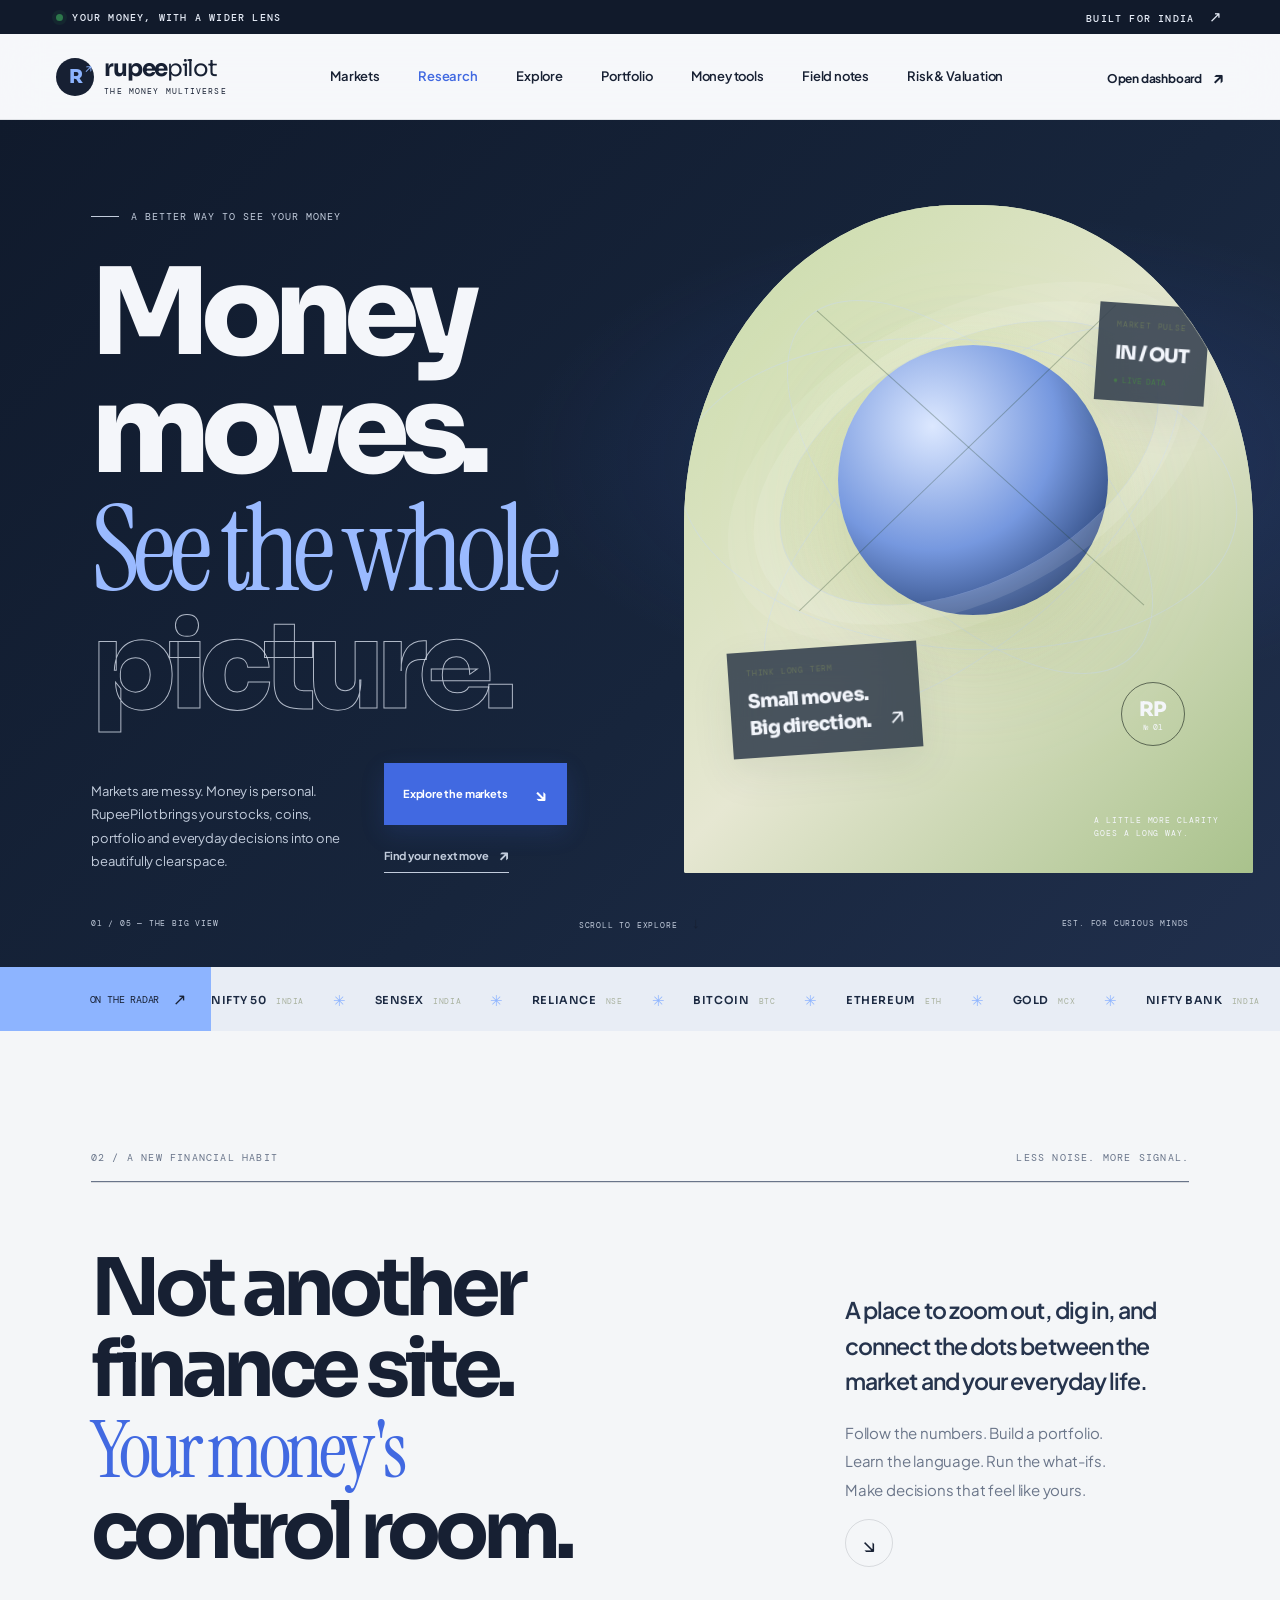
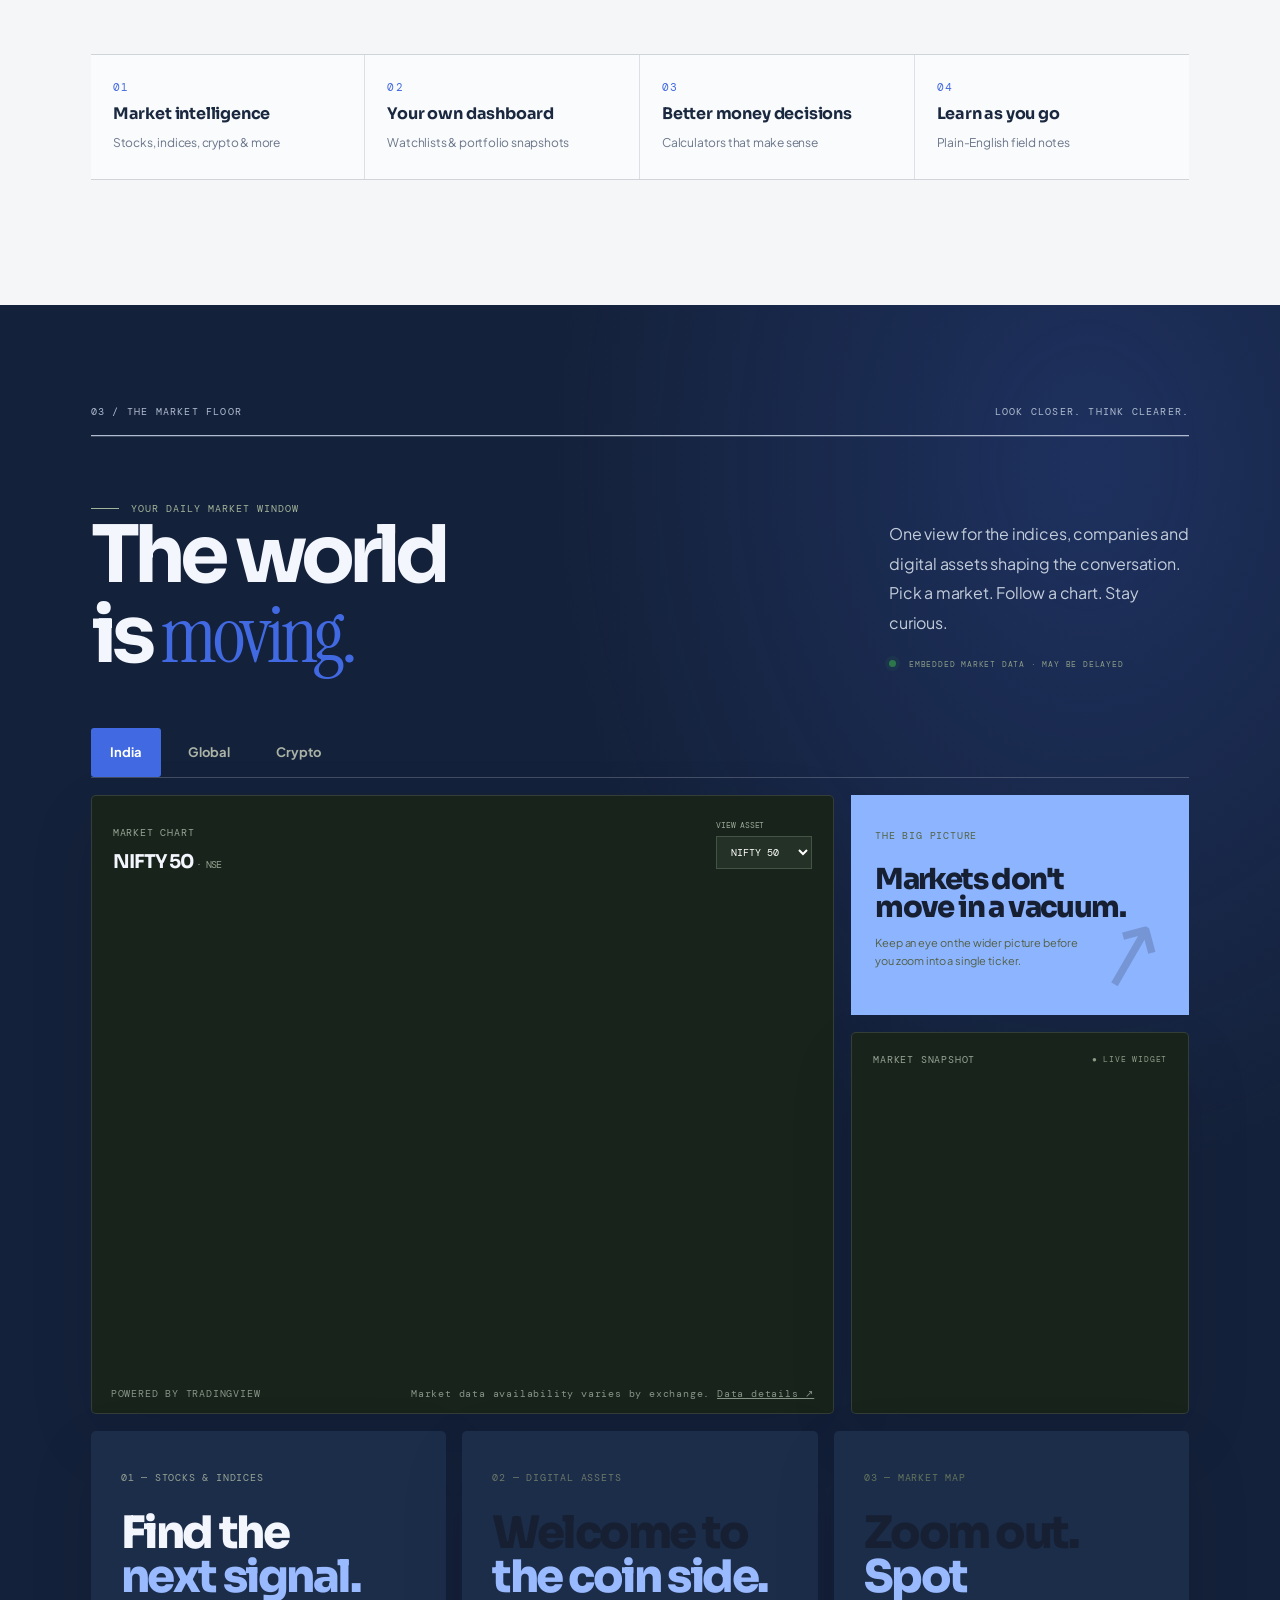
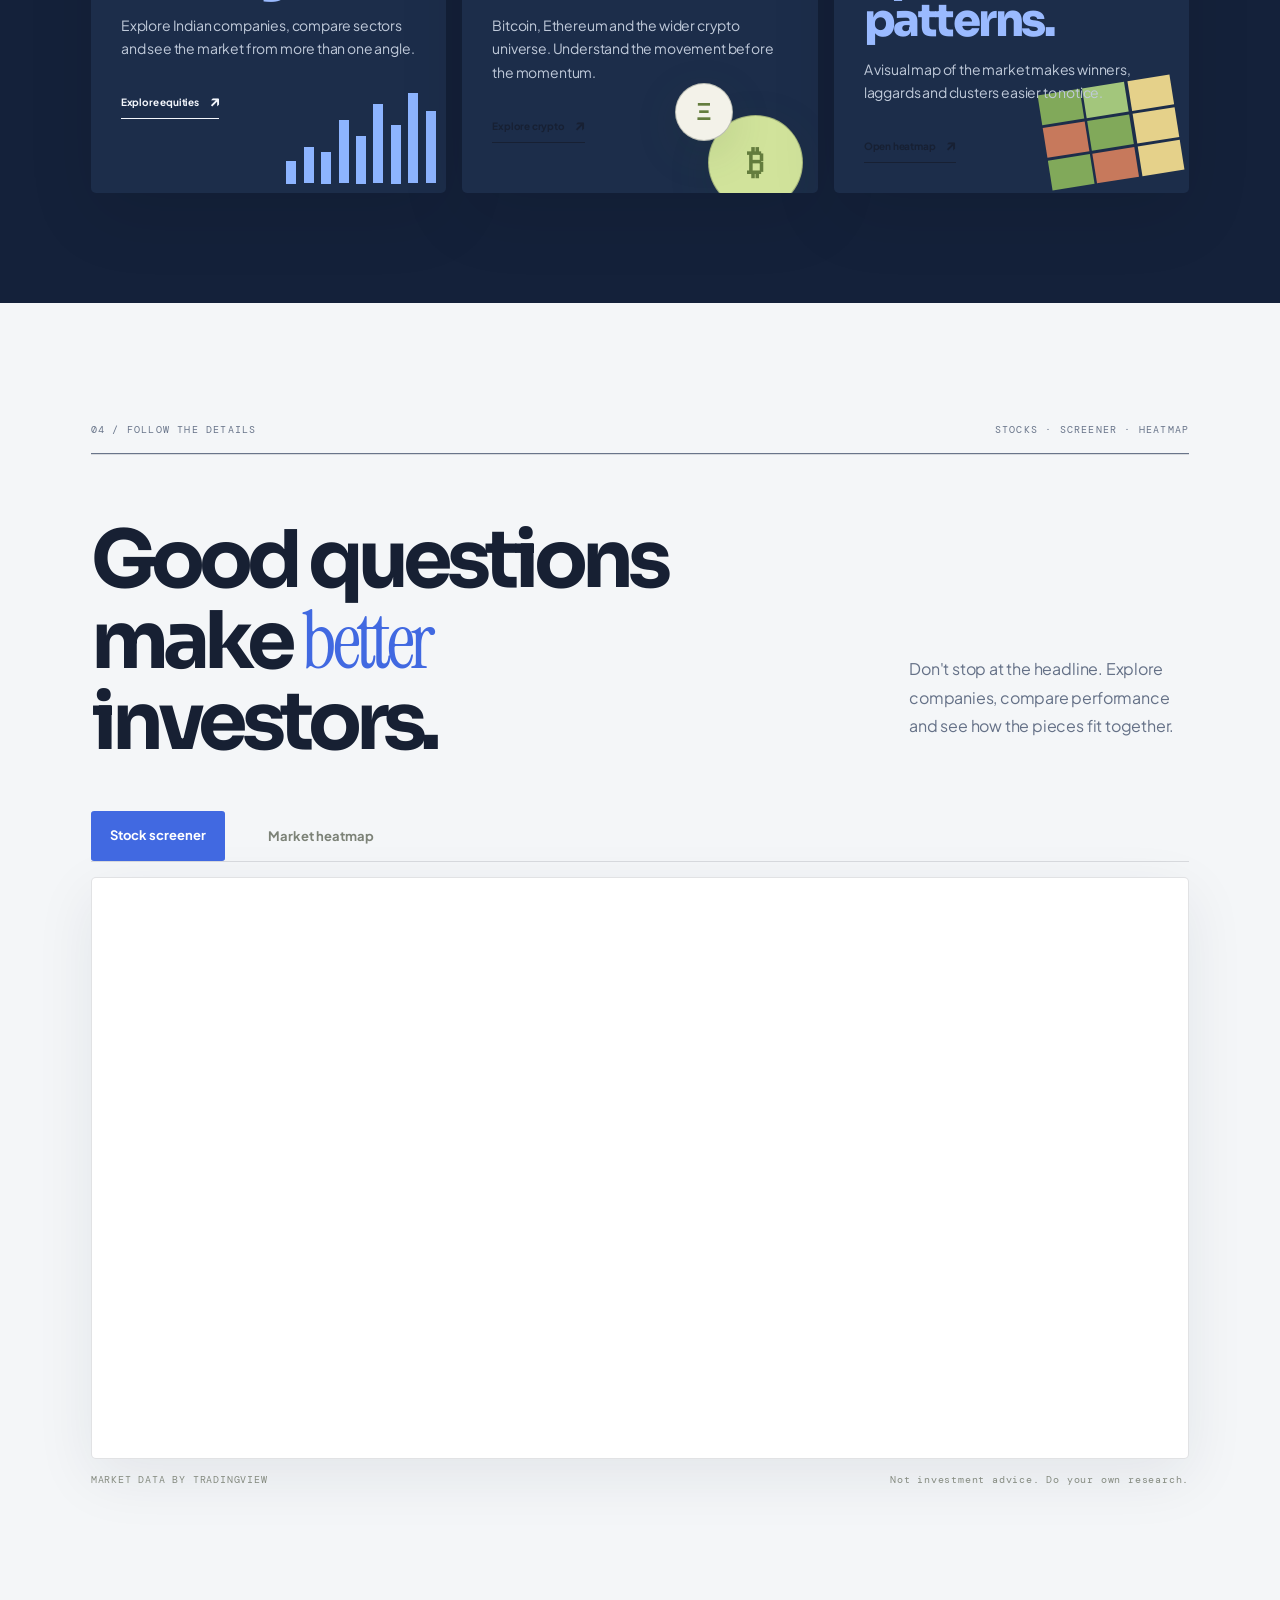
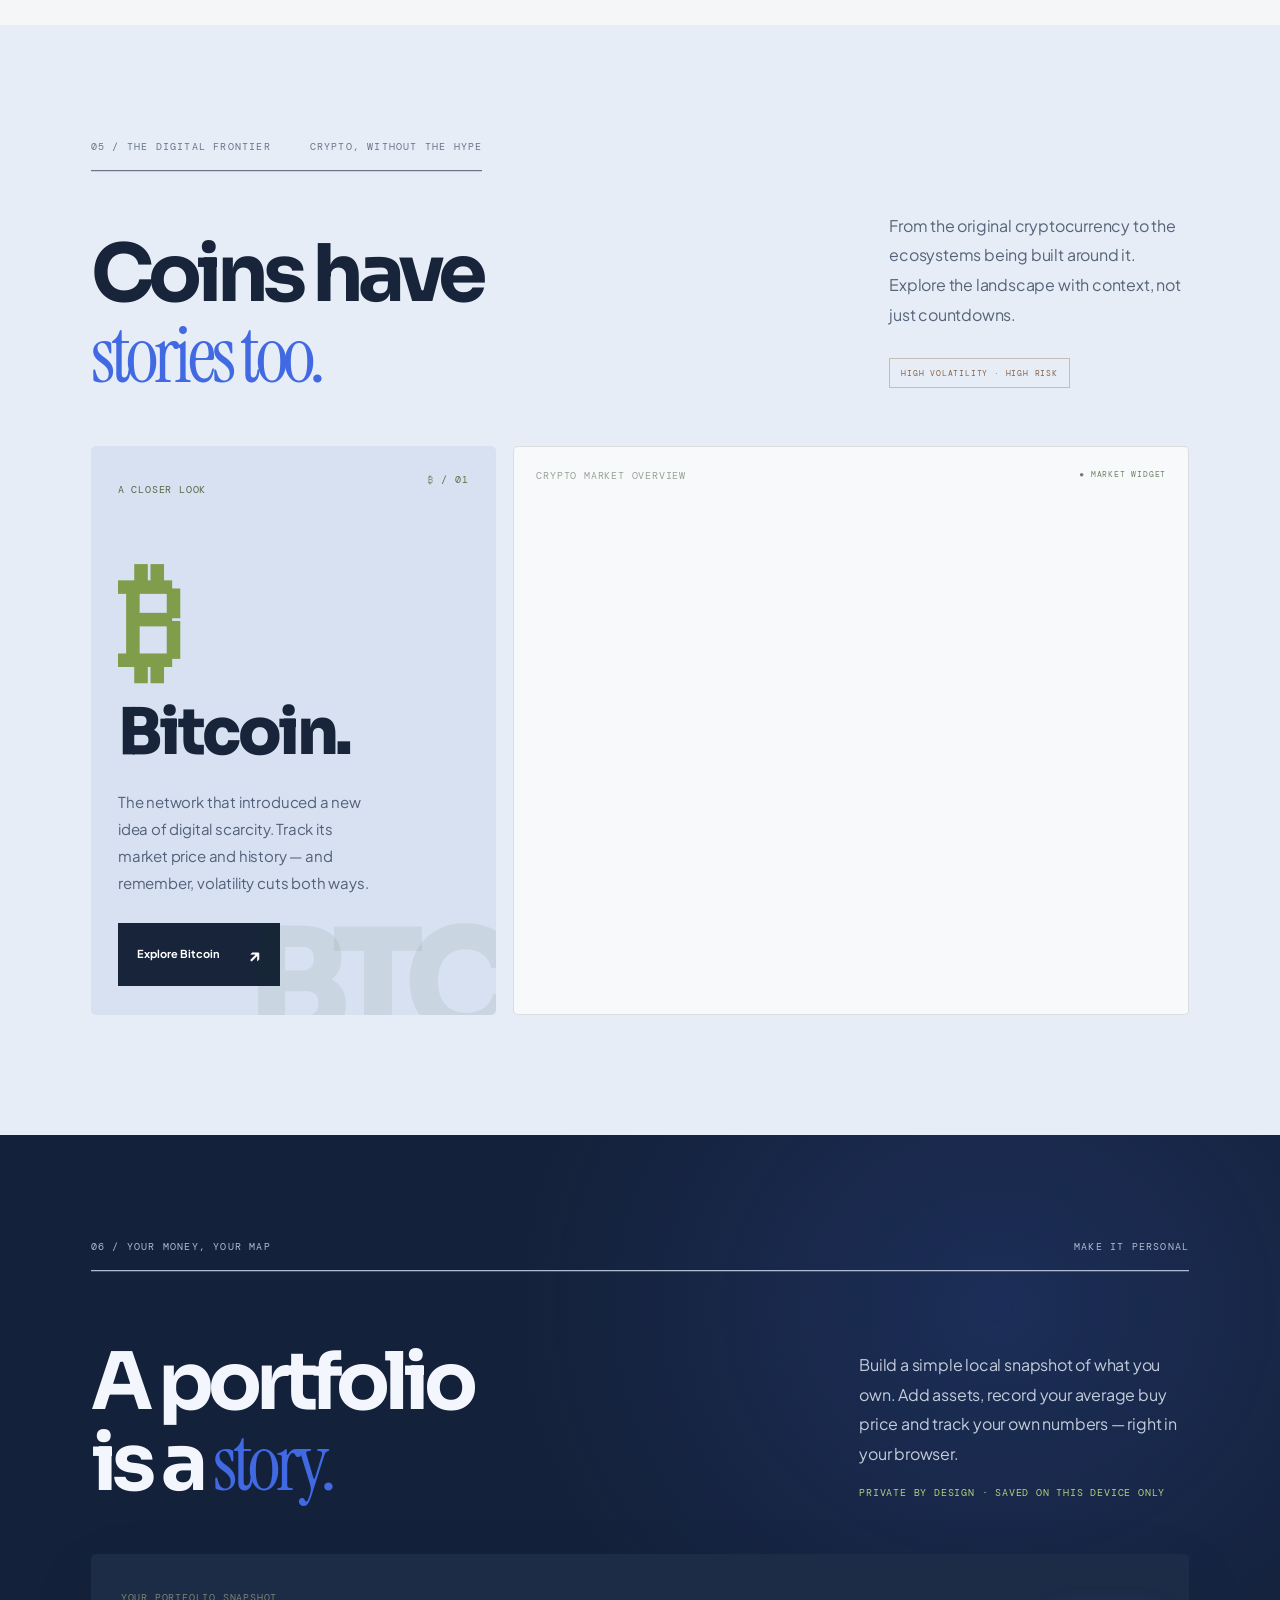
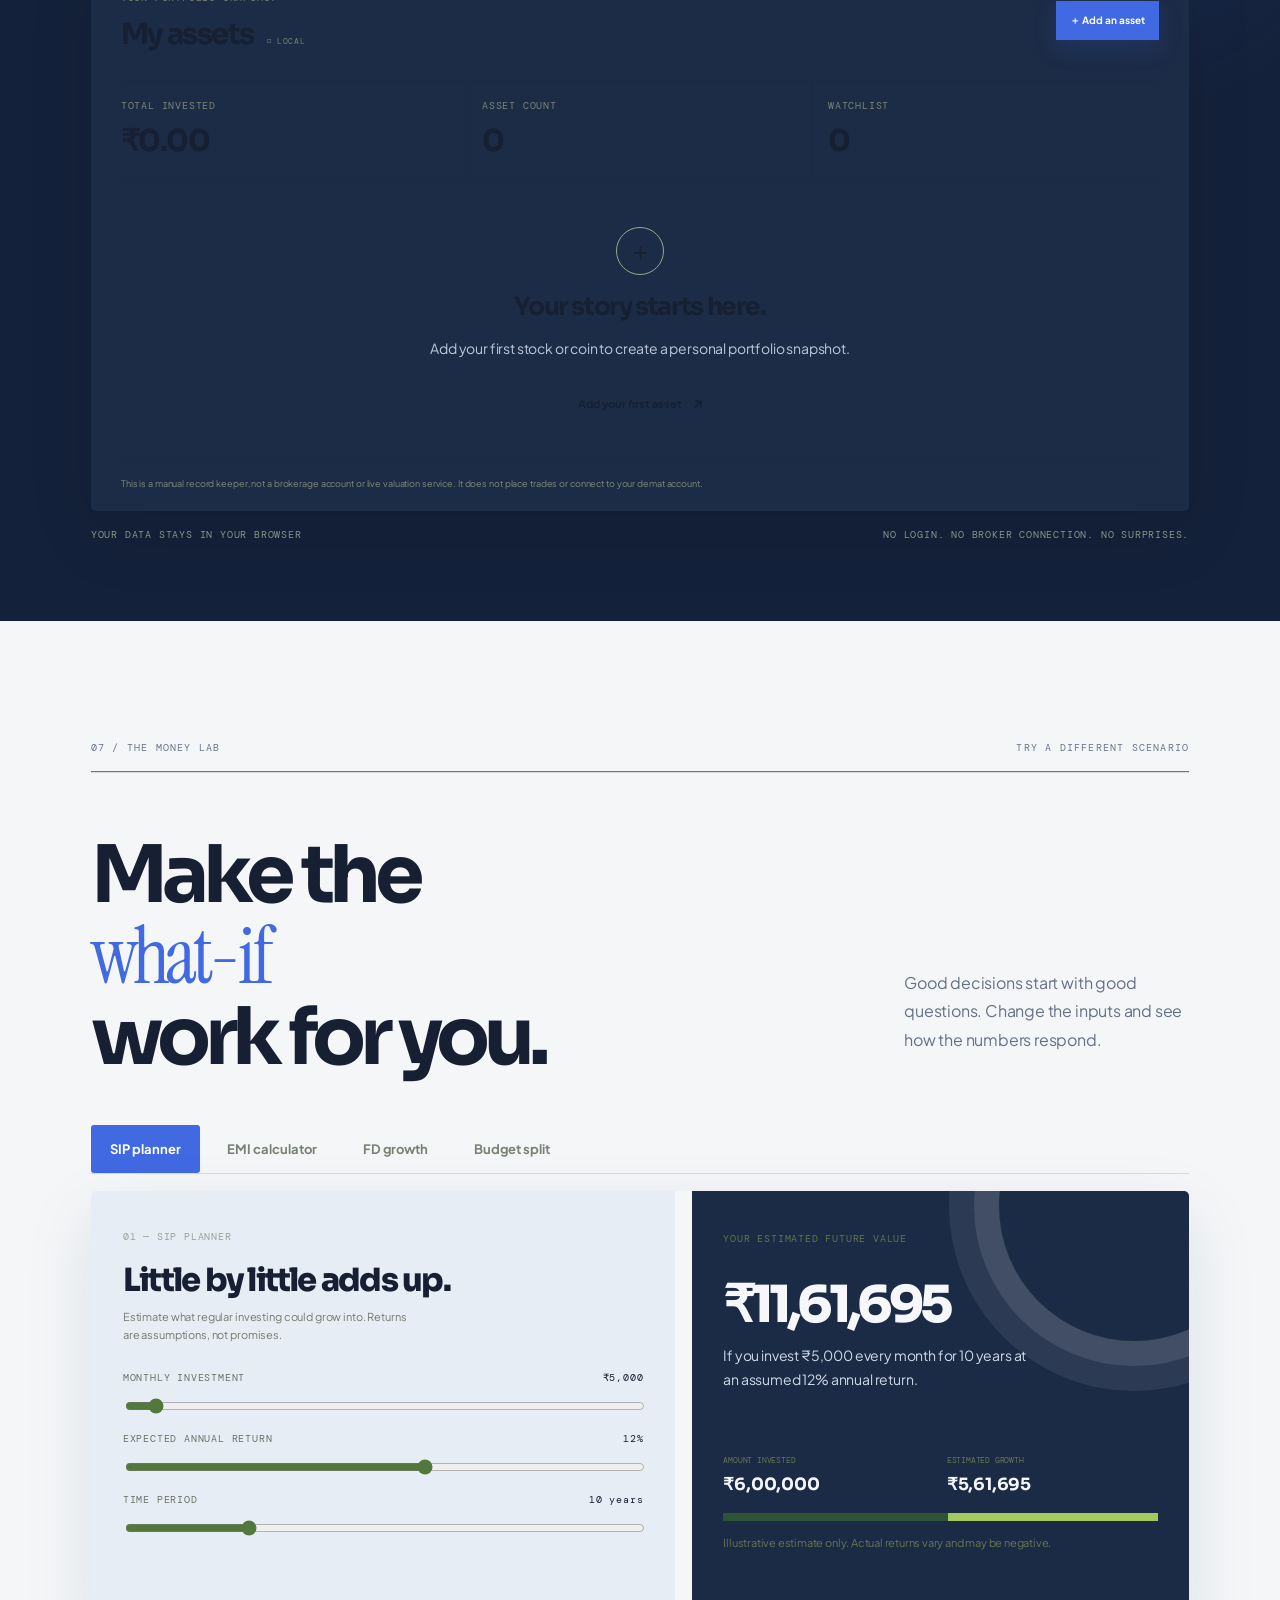
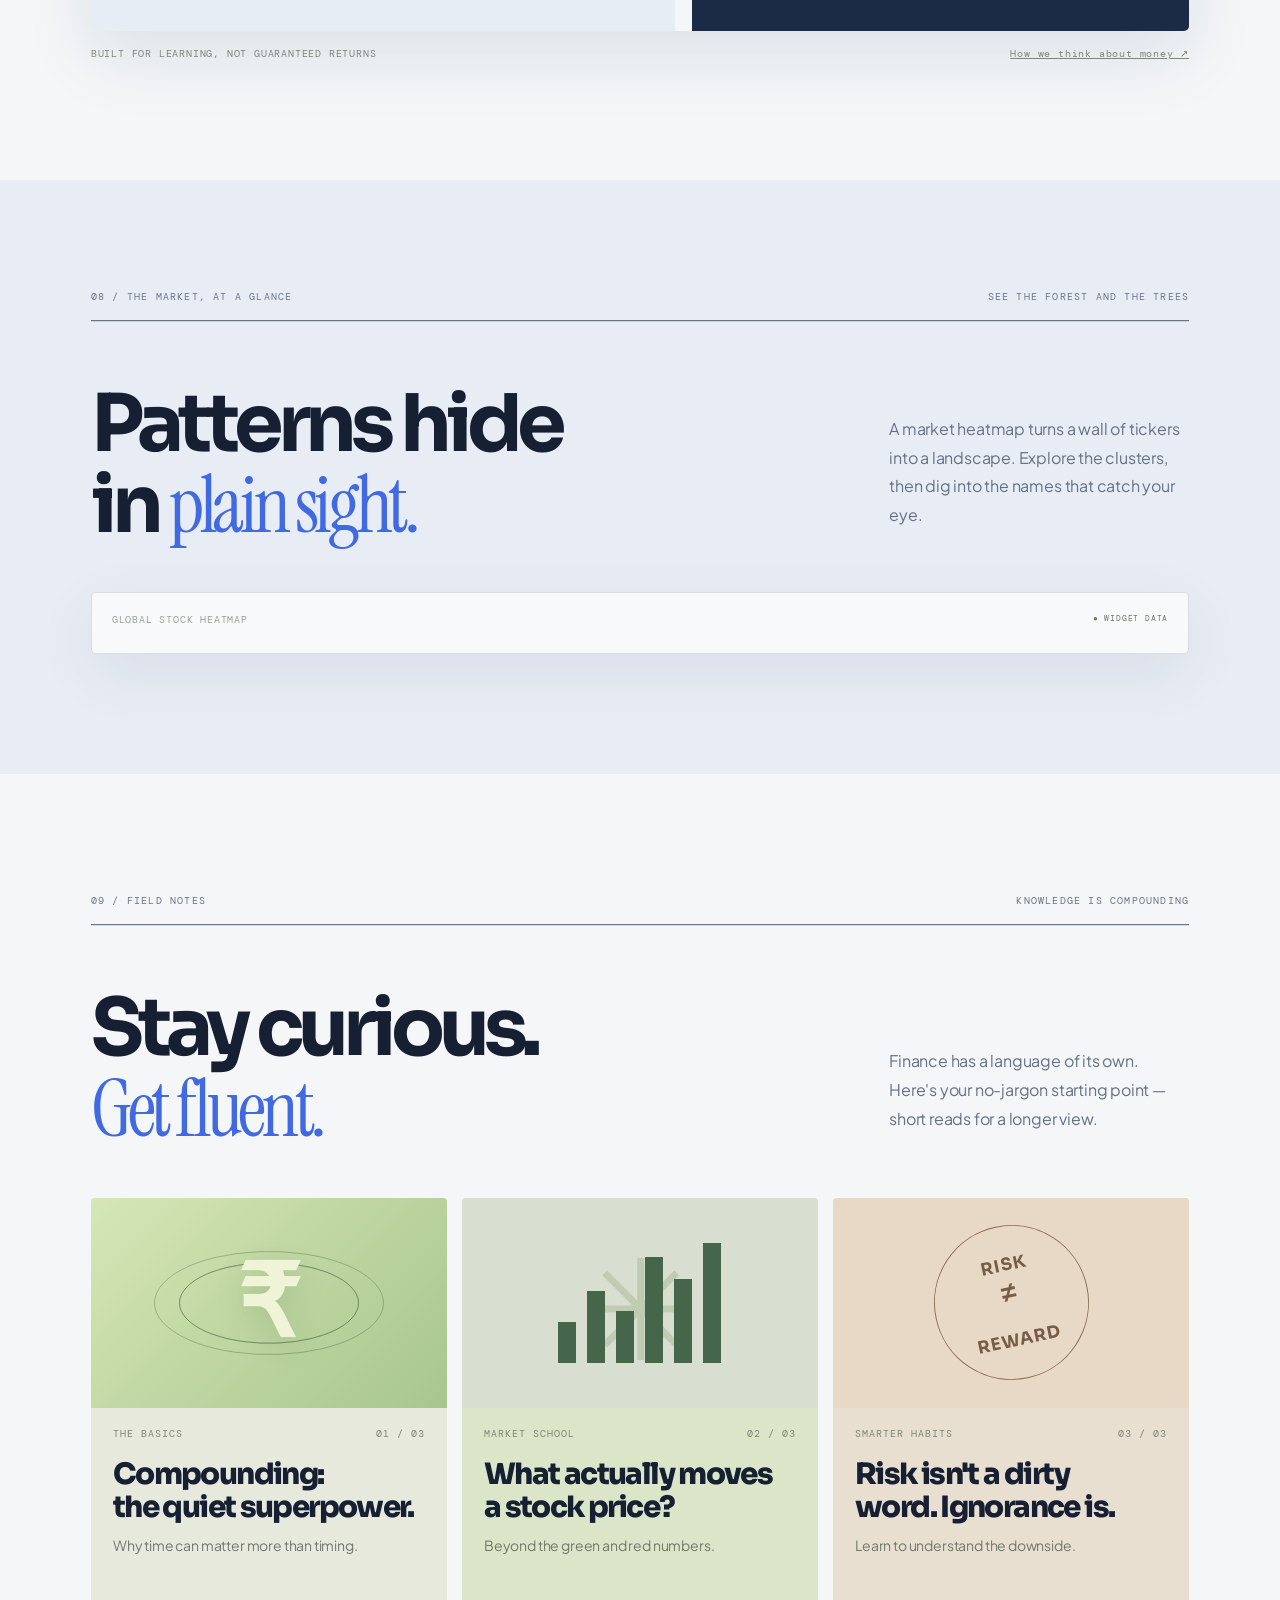
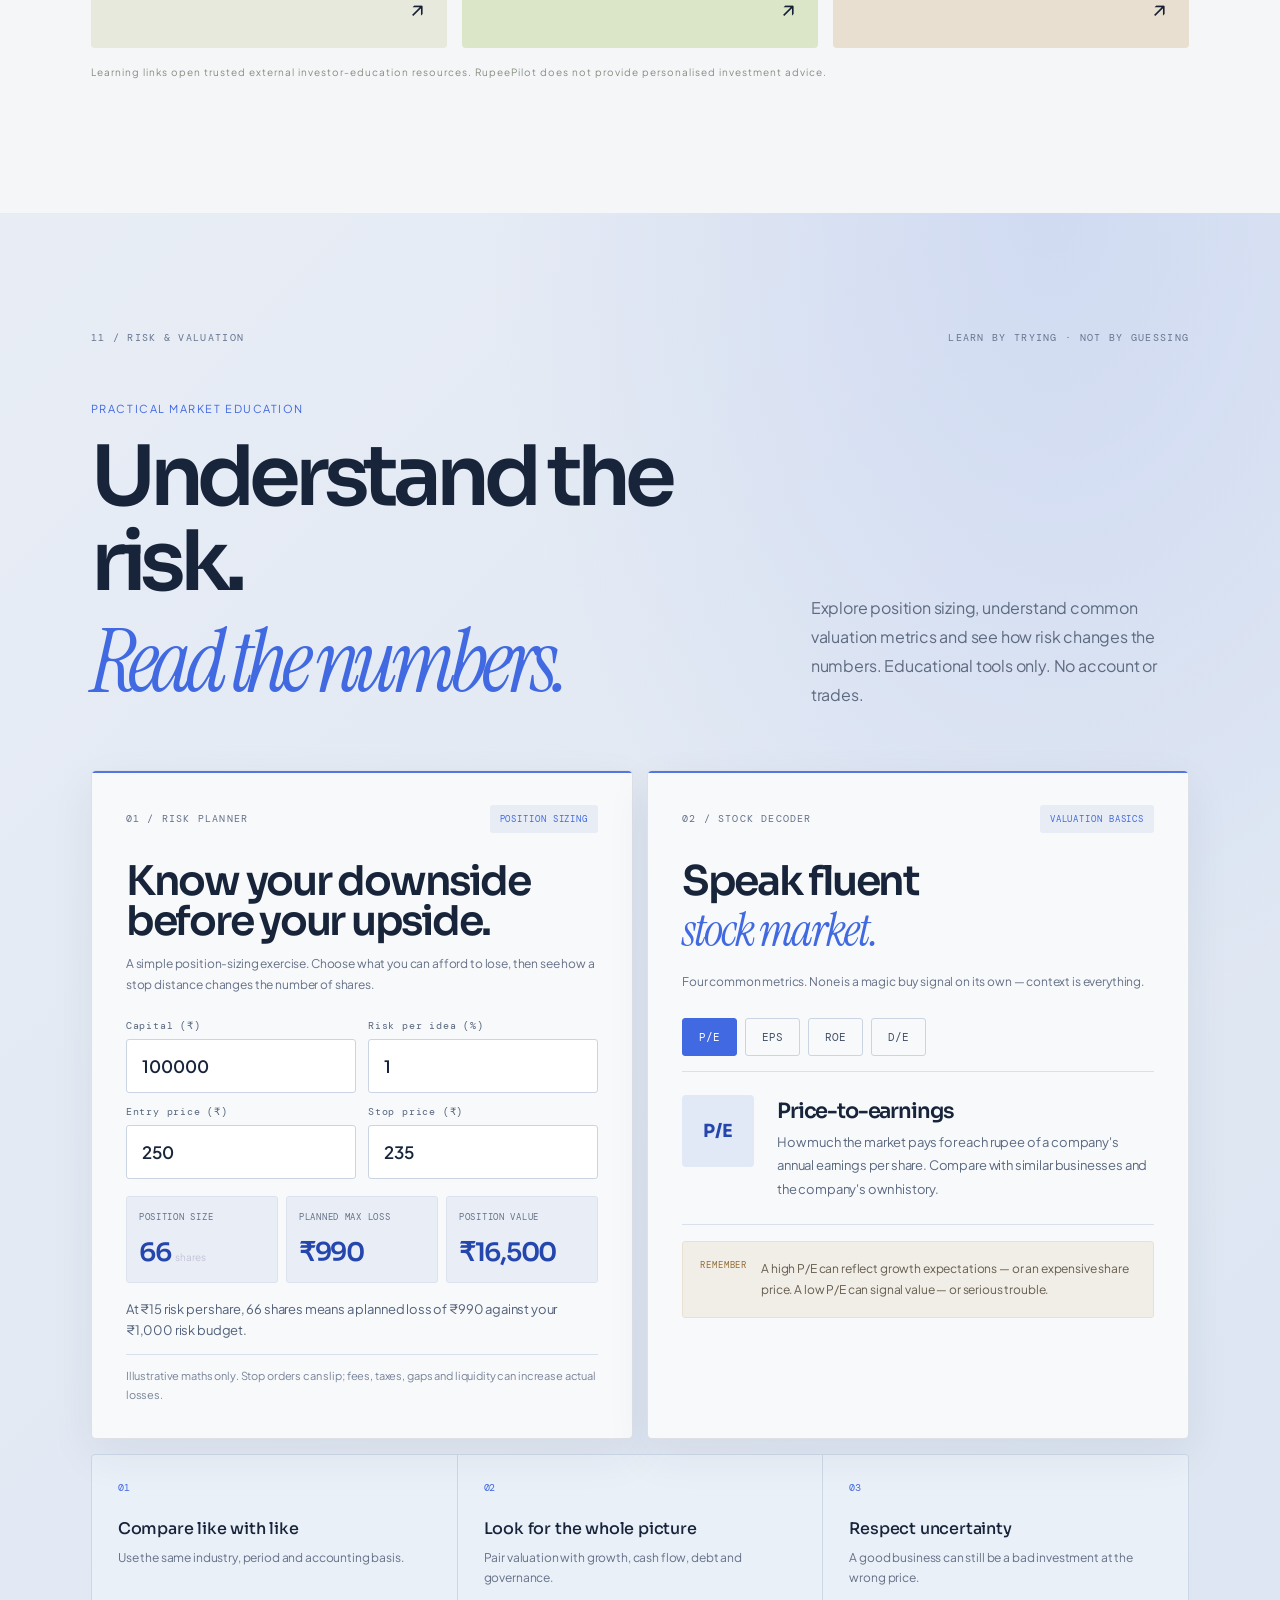
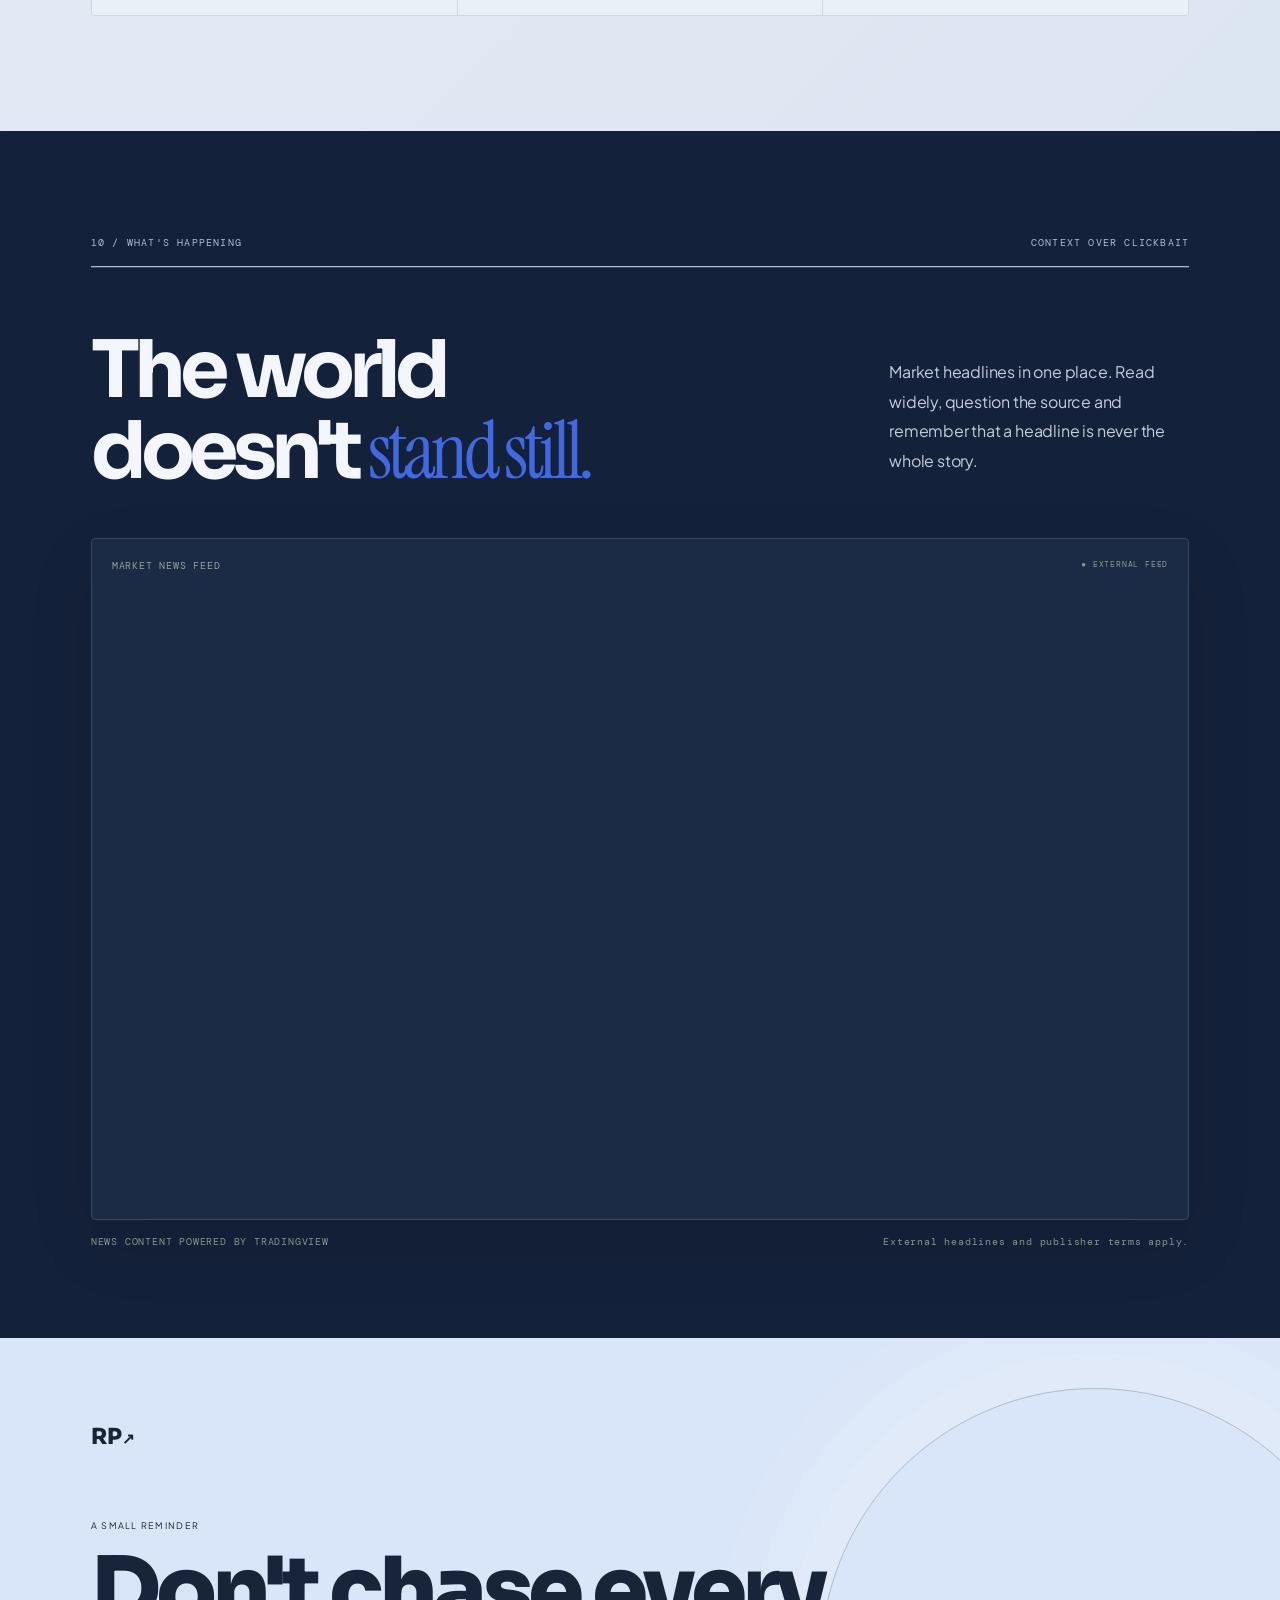
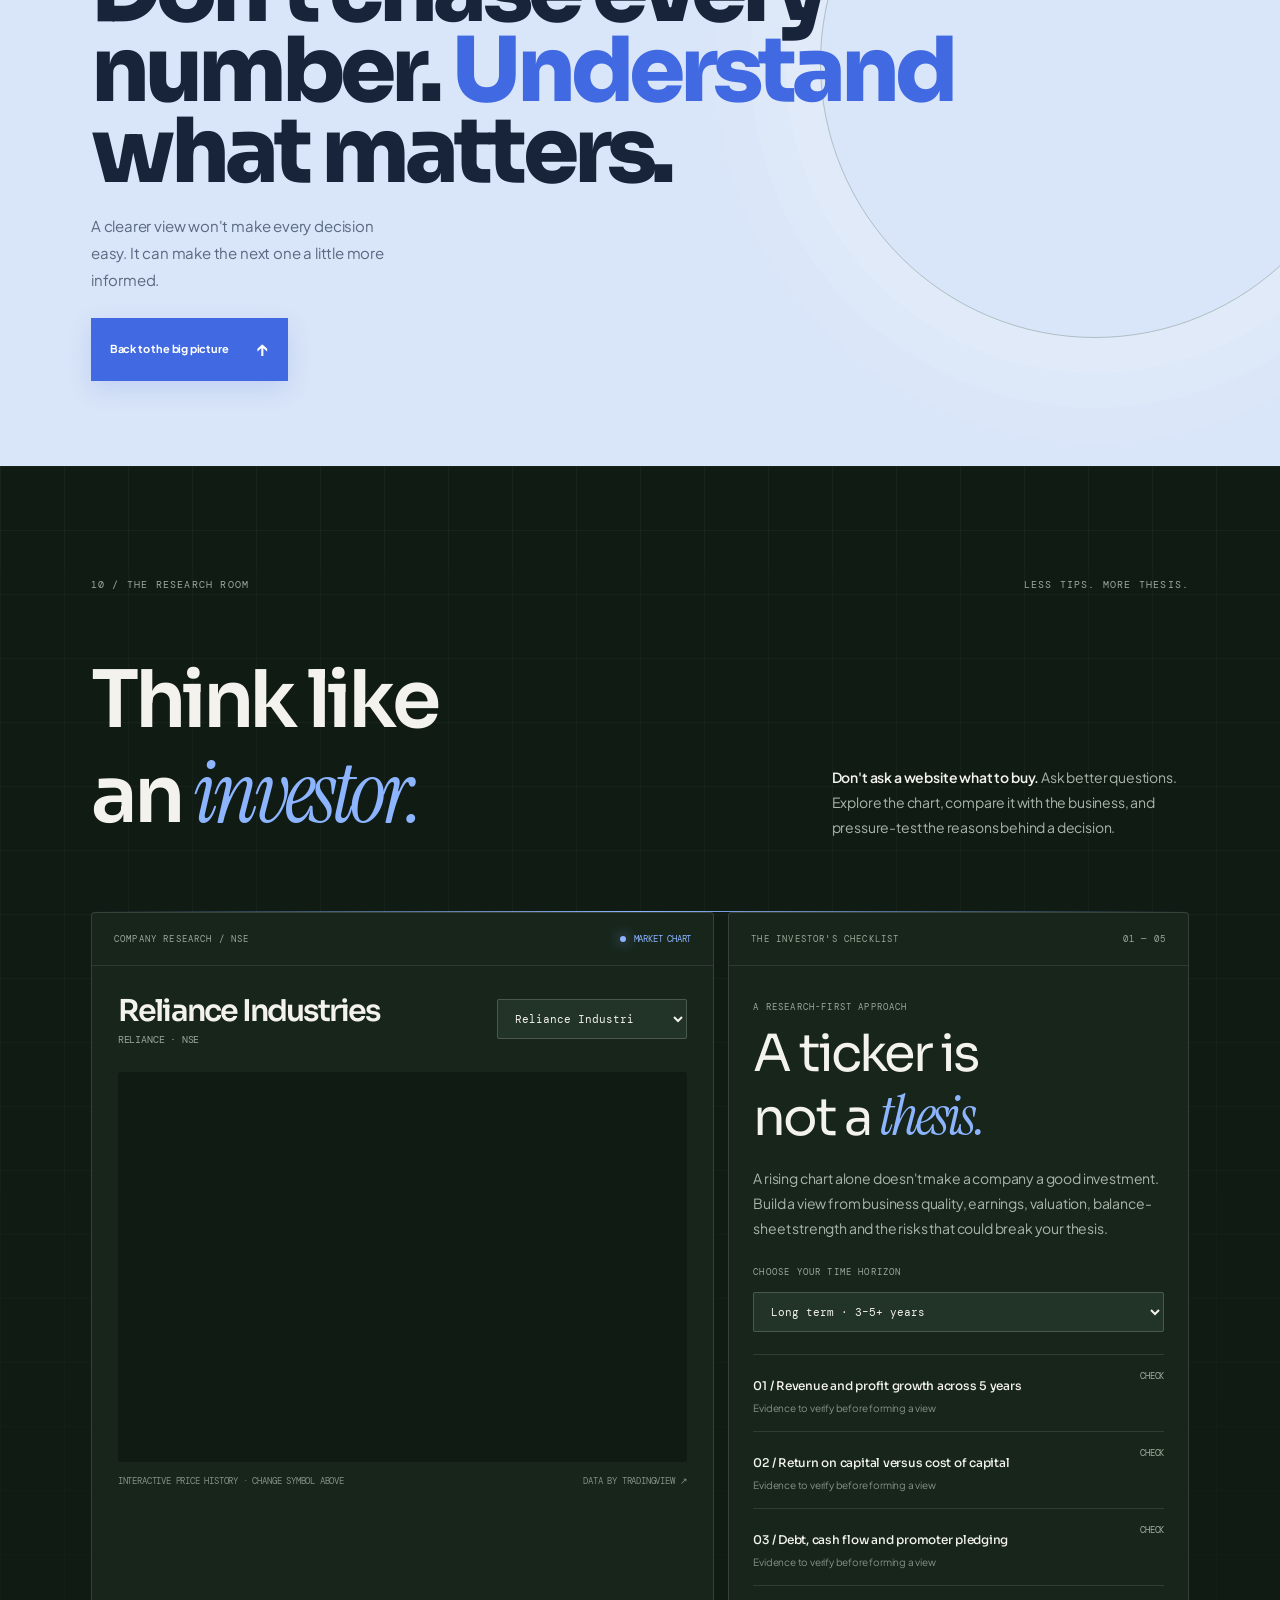
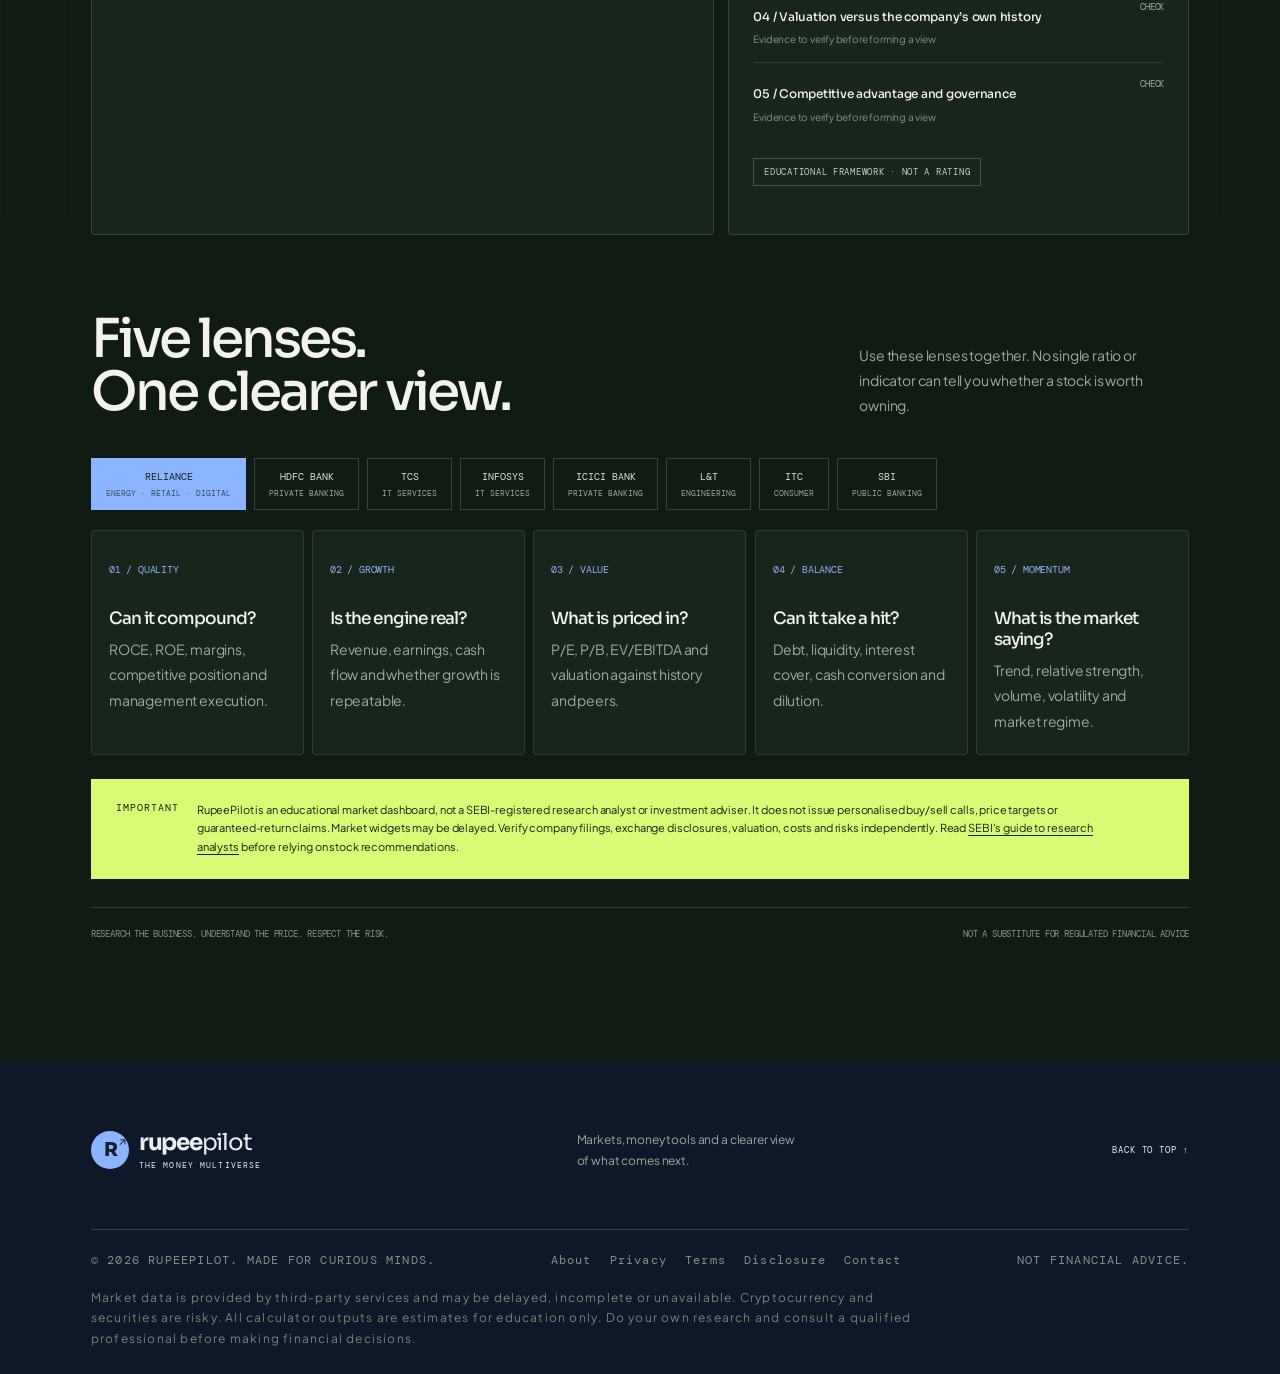
==== commit 4194b562: "Rename playful section and apply refined design system" ====
--- a/index.html
+++ b/index.html
@@ -4,11 +4,11 @@
 <meta name="description" content="RupeePilot is your market and money cockpit. Explore Indian stocks, crypto, market charts, portfolios and smart financial tools in one place.">
 <meta property="og:title" content="RupeePilot — Make money make sense."><meta property="og:description" content="Markets, money tools and a clearer view of what comes next."><meta property="og:type" content="website">
 <title>RupeePilot — Make money make sense.</title><link rel="icon" href="assets/favicon.svg" type="image/svg+xml">
-<link rel="preconnect" href="https://fonts.googleapis.com"><link rel="preconnect" href="https://fonts.gstatic.com" crossorigin><link href="https://fonts.googleapis.com/css2?family=DM+Mono:wght@400;500&family=DM+Sans:wght@400;500;600;700&family=Manrope:wght@400;500;600;700;800&display=swap" rel="stylesheet"><link rel="stylesheet" href="styles.css"><link rel="stylesheet" href="premium.css"><link rel="stylesheet" href="motion.css"><link rel="stylesheet" href="play.css">
+<link rel="preconnect" href="https://fonts.googleapis.com"><link rel="preconnect" href="https://fonts.gstatic.com" crossorigin><link href="https://fonts.googleapis.com/css2?family=DM+Mono:wght@400;500&family=DM+Sans:wght@400;500;600;700&family=Manrope:wght@400;500;600;700;800&display=swap" rel="stylesheet"><link rel="stylesheet" href="styles.css"><link rel="stylesheet" href="premium.css"><link rel="stylesheet" href="motion.css"><link rel="stylesheet" href="play.css"><link rel="stylesheet" href="refined.css">
 <script type="module" src="https://widgets.tradingview-widget.com/w/en/tv-advanced-chart.js"></script><script type="module" src="https://widgets.tradingview-widget.com/w/en/tv-screener.js"></script><script type="module" src="https://widgets.tradingview-widget.com/w/en/tv-heatmap.js"></script><script type="module" src="https://widgets.tradingview-widget.com/w/en/tv-news-feed.js"></script>
 </head><body><a class="skip-link" href="#main">Skip to content</a>
 <div class="announcement"><span class="pulse"></span> YOUR MONEY, WITH A WIDER LENS <span class="announcement-right">BUILT FOR INDIA <span>↗</span></span></div>
-<header class="site-header" id="top"><a class="brand" href="#top" aria-label="RupeePilot home"><span class="brand-mark">R<span>↗</span></span><span>rupee<span class="brand-light">pilot</span><small>THE MONEY MULTIVERSE</small></span></a><nav class="desktop-nav" aria-label="Main navigation"><a href="#markets">Markets</a><a href="#research">Research</a><a href="#explore">Explore</a><a href="#portfolio">Portfolio</a><a href="#tools">Money tools</a><a href="#learn">Field notes</a><a href="#play-lab">Play lab</a></nav><div class="header-actions"><a class="header-link" href="#markets">Open dashboard <span>↗</span></a><button class="menu-toggle" id="menuToggle" aria-label="Open menu" aria-expanded="false"><span></span><span></span></button></div></header>
+<header class="site-header" id="top"><a class="brand" href="#top" aria-label="RupeePilot home"><span class="brand-mark">R<span>↗</span></span><span>rupee<span class="brand-light">pilot</span><small>THE MONEY MULTIVERSE</small></span></a><nav class="desktop-nav" aria-label="Main navigation"><a href="#markets">Markets</a><a href="#research">Research</a><a href="#explore">Explore</a><a href="#portfolio">Portfolio</a><a href="#tools">Money tools</a><a href="#learn">Field notes</a><a href="#play-lab">Risk &amp; Valuation</a></nav><div class="header-actions"><a class="header-link" href="#markets">Open dashboard <span>↗</span></a><button class="menu-toggle" id="menuToggle" aria-label="Open menu" aria-expanded="false"><span></span><span></span></button></div></header>
 <main id="main">
 <section class="hero section-pad"><div class="hero-copy reveal"><div class="eyebrow"><span class="eyebrow-line"></span> A BETTER WAY TO SEE YOUR MONEY</div><h1>Money moves.<br><em>See the whole</em><br><span class="outline-word">picture.</span></h1><div class="hero-bottom"><p>Markets are messy. Money is personal. RupeePilot brings your stocks, coins, portfolio and everyday decisions into one beautifully clear space.</p><div class="hero-ctas"><a class="button button-lime" href="#markets">Explore the markets <span>↘</span></a><a class="text-link" href="#tools">Find your next move <span>↗</span></a></div></div></div>
 <div class="hero-art reveal" aria-label="Abstract financial data artwork"><div class="orbit orbit-one"></div><div class="orbit orbit-two"></div><div class="orbit orbit-three"></div><div class="art-sun"></div><div class="art-ring"></div><div class="art-line art-line-a"></div><div class="art-line art-line-b"></div><div class="floating-card float-top"><span class="mini-label">MARKET PULSE</span><strong>IN / OUT</strong><span class="live-dot">● LIVE DATA</span></div><div class="floating-card float-bottom"><span class="mini-label">THINK LONG TERM</span><strong>Small moves.<br>Big direction.</strong><span class="float-arrow">↗</span></div><div class="hero-stamp">RP<br><span>№ 01</span></div><div class="art-caption">A LITTLE MORE CLARITY<br>GOES A LONG WAY.</div></div><div class="hero-meta"><span>01 / 05 — THE BIG VIEW</span><span>SCROLL TO EXPLORE <b>↓</b></span><span>EST. FOR CURIOUS MINDS</span></div></section>
@@ -21,21 +21,21 @@
 <section class="explorer-section section-pad" id="stock-explorer"><div class="section-kicker"><span>04 / FOLLOW THE DETAILS</span><span>STOCKS · SCREENER · HEATMAP</span></div><div class="split-heading"><h2 class="display-title reveal">Good questions<br>make <em>better</em><br>investors.</h2><p>Don't stop at the headline. Explore companies, compare performance and see how the pieces fit together.</p></div><div class="explorer-tabs"><button class="explorer-tab active" data-explorer="screener">Stock screener</button><button class="explorer-tab" data-explorer="heatmap">Market heatmap</button></div><div class="explorer-frame" id="stockExplorerFrame"><div class="explorer-widget screener-widget"><tv-screener market="india" screener="stock" display="table" color-theme="light" height="580" width="100%" style="display:block;width:100%;height:580px"></tv-screener></div></div><div class="explorer-foot"><span>MARKET DATA BY TRADINGVIEW</span><span>Not investment advice. Do your own research.</span></div></section>
 <section class="crypto-section section-pad" id="coin-explorer"><div class="crypto-top"><div><div class="section-kicker"><span>05 / THE DIGITAL FRONTIER</span><span>CRYPTO, WITHOUT THE HYPE</span></div><h2 class="display-title reveal">Coins have<br><em>stories too.</em></h2></div><div class="crypto-copy"><p>From the original cryptocurrency to the ecosystems being built around it. Explore the landscape with context, not just countdowns.</p><span class="risk-tag">HIGH VOLATILITY · HIGH RISK</span></div></div><div class="crypto-layout"><div class="crypto-feature"><div class="crypto-feature-top"><span class="panel-label">A CLOSER LOOK</span><span class="crypto-index">₿ / 01</span></div><div class="bitcoin-symbol">₿</div><h3>Bitcoin.</h3><p>The network that introduced a new idea of digital scarcity. Track its market price and history — and remember, volatility cuts both ways.</p><button class="button button-dark" data-coin="BINANCE:BTCUSDT">Explore Bitcoin <span>↗</span></button><div class="crypto-decoration">BTC</div></div><div class="crypto-widget-wrap"><div class="crypto-widget-heading"><span class="panel-label">CRYPTO MARKET OVERVIEW</span><span class="widget-live">● MARKET WIDGET</span></div><div class="tradingview-widget-container"><div class="tradingview-widget-container__widget"></div><script type="text/javascript" src="https://s3.tradingview.com/external-embedding/embed-widget-screener.js" async>{"width":"100%","height":"540","defaultColumn":"overview","screener_type":"crypto_mkt","displayCurrency":"USD","colorTheme":"light","locale":"en","isTransparent":true}</script></div></div></div></section>
 <section class="portfolio-section section-pad" id="portfolio"><div class="section-kicker light-kicker"><span>06 / YOUR MONEY, YOUR MAP</span><span>MAKE IT PERSONAL</span></div><div class="portfolio-heading"><h2 class="display-title reveal">A portfolio<br>is a <em>story.</em></h2><div><p>Build a simple local snapshot of what you own. Add assets, record your average buy price and track your own numbers — right in your browser.</p><span class="privacy-note">PRIVATE BY DESIGN · SAVED ON THIS DEVICE ONLY</span></div></div><div class="portfolio-app"><div class="portfolio-app-head"><div><span class="panel-label">YOUR PORTFOLIO SNAPSHOT</span><h3>My assets <span class="privacy-lock">⌑ LOCAL</span></h3></div><button class="button button-lime button-small" id="addAssetBtn">＋ Add an asset</button></div><div class="portfolio-stats"><div><span>TOTAL INVESTED</span><strong id="totalInvested">₹0</strong></div><div><span>ASSET COUNT</span><strong id="assetCount">0</strong></div><div><span>WATCHLIST</span><strong id="watchCount">0</strong></div></div><div class="portfolio-empty" id="portfolioEmpty"><div class="empty-orbit">＋</div><h4>Your story starts here.</h4><p>Add your first stock or coin to create a personal portfolio snapshot.</p><button class="text-link text-link-light" id="emptyAddBtn">Add your first asset <span>↗</span></button></div><div class="portfolio-table-wrap" id="portfolioTableWrap" hidden><table class="portfolio-table"><thead><tr><th>ASSET</th><th>UNITS</th><th>AVG. BUY PRICE</th><th>INVESTED</th><th></th></tr></thead><tbody id="portfolioRows"></tbody></table></div><p class="portfolio-disclaimer">This is a manual record keeper, not a brokerage account or live valuation service. It does not place trades or connect to your demat account.</p></div><div class="portfolio-bottom"><span>YOUR DATA STAYS IN YOUR BROWSER</span><span>NO LOGIN. NO BROKER CONNECTION. NO SURPRISES.</span></div></section>
-<section class="tools-section section-pad" id="tools"><div class="section-kicker"><span>07 / THE MONEY LAB</span><span>TRY A DIFFERENT SCENARIO</span></div><div class="tools-heading"><h2 class="display-title reveal">Make the<br><em>what-if</em><br>work for you.</h2><p>Good decisions start with good questions. Change the inputs, play with the possibilities and see how the numbers respond.</p></div><div class="tool-tabs" role="tablist" aria-label="Financial calculators"><button class="tool-tab active" data-tool="sip">SIP planner</button><button class="tool-tab" data-tool="emi">EMI calculator</button><button class="tool-tab" data-tool="fd">FD growth</button><button class="tool-tab" data-tool="budget">Budget split</button></div><div class="tool-lab"><div class="tool-inputs" id="toolInputs"><div class="tool-intro"><span class="panel-label">01 — SIP PLANNER</span><h3>Little by little<br>adds up.</h3><p>Estimate what a monthly investment could grow into over time. Returns are assumptions, not promises.</p></div><label class="field-label">MONTHLY INVESTMENT <span id="sipAmountLabel">₹5,000</span><input type="range" id="sipAmount" min="500" max="100000" step="500" value="5000"></label><label class="field-label">EXPECTED ANNUAL RETURN <span id="sipRateLabel">12%</span><input type="range" id="sipRate" min="1" max="20" step="0.5" value="12"></label><label class="field-label">TIME PERIOD <span id="sipYearsLabel">10 years</span><input type="range" id="sipYears" min="1" max="40" step="1" value="10"></label></div><div class="tool-result"><div class="result-orbit"></div><span class="panel-label">YOUR ESTIMATED FUTURE VALUE</span><strong class="result-value" id="toolResult">₹11,61,695</strong><p id="toolResultText">If you invest ₹5,000 every month for 10 years at an assumed 12% annual return.</p><div class="result-breakdown"><div><span>AMOUNT INVESTED</span><strong id="resultInvested">₹6,00,000</strong></div><div><span>ESTIMATED GROWTH</span><strong id="resultGrowth">₹5,61,695</strong></div></div><div class="result-bar"><span id="investedBar"></span><span id="growthBar"></span></div><small>Illustrative estimate only. Actual returns vary and may be negative.</small></div></div><div class="tools-foot"><span>BUILT FOR LEARNING, NOT GUARANTEED RETURNS</span><a href="about.html">How we think about money ↗</a></div></section>
+<section class="tools-section section-pad" id="tools"><div class="section-kicker"><span>07 / THE MONEY LAB</span><span>TRY A DIFFERENT SCENARIO</span></div><div class="tools-heading"><h2 class="display-title reveal">Make the<br><em>what-if</em><br>work for you.</h2><p>Good decisions start with good questions. Change the inputs and see how the numbers respond.</p></div><div class="tool-tabs" role="tablist" aria-label="Financial calculators"><button class="tool-tab active" data-tool="sip">SIP planner</button><button class="tool-tab" data-tool="emi">EMI calculator</button><button class="tool-tab" data-tool="fd">FD growth</button><button class="tool-tab" data-tool="budget">Budget split</button></div><div class="tool-lab"><div class="tool-inputs" id="toolInputs"><div class="tool-intro"><span class="panel-label">01 — SIP PLANNER</span><h3>Little by little<br>adds up.</h3><p>Estimate what a monthly investment could grow into over time. Returns are assumptions, not promises.</p></div><label class="field-label">MONTHLY INVESTMENT <span id="sipAmountLabel">₹5,000</span><input type="range" id="sipAmount" min="500" max="100000" step="500" value="5000"></label><label class="field-label">EXPECTED ANNUAL RETURN <span id="sipRateLabel">12%</span><input type="range" id="sipRate" min="1" max="20" step="0.5" value="12"></label><label class="field-label">TIME PERIOD <span id="sipYearsLabel">10 years</span><input type="range" id="sipYears" min="1" max="40" step="1" value="10"></label></div><div class="tool-result"><div class="result-orbit"></div><span class="panel-label">YOUR ESTIMATED FUTURE VALUE</span><strong class="result-value" id="toolResult">₹11,61,695</strong><p id="toolResultText">If you invest ₹5,000 every month for 10 years at an assumed 12% annual return.</p><div class="result-breakdown"><div><span>AMOUNT INVESTED</span><strong id="resultInvested">₹6,00,000</strong></div><div><span>ESTIMATED GROWTH</span><strong id="resultGrowth">₹5,61,695</strong></div></div><div class="result-bar"><span id="investedBar"></span><span id="growthBar"></span></div><small>Illustrative estimate only. Actual returns vary and may be negative.</small></div></div><div class="tools-foot"><span>BUILT FOR LEARNING, NOT GUARANTEED RETURNS</span><a href="about.html">How we think about money ↗</a></div></section>
 <section class="heatmap-section section-pad" id="market-map"><div class="section-kicker"><span>08 / THE MARKET, AT A GLANCE</span><span>SEE THE FOREST AND THE TREES</span></div><div class="heatmap-heading"><h2 class="display-title reveal">Patterns hide<br>in <em>plain sight.</em></h2><p>A market heatmap turns a wall of tickers into a landscape. Explore the clusters, then dig into the names that catch your eye.</p></div><div class="heatmap-frame"><div class="heatmap-top"><span class="panel-label">GLOBAL STOCK HEATMAP</span><span class="widget-live">● WIDGET DATA</span></div><div class="tradingview-widget-container"><div class="tradingview-widget-container__widget"></div><script type="text/javascript" src="https://s3.tradingview.com/external-embedding/embed-widget-stock-heatmap.js" async>{"exchanges":[],"dataSource":"SPX500","grouping":"sector","blockSize":"market_cap_basic","blockColor":"change","locale":"en","symbolUrl":"","colorTheme":"light","hasTopBar":true,"isTransparent":true,"width":"100%","height":"560"}</script></div></div></section>
 <section class="stories-section section-pad" id="learn"><div class="section-kicker"><span>09 / FIELD NOTES</span><span>KNOWLEDGE IS COMPOUNDING</span></div><div class="stories-heading"><h2 class="display-title reveal">Stay curious.<br><em>Get fluent.</em></h2><p>Finance has a language of its own. Here's your no-jargon starting point — short reads for a longer view.</p></div><div class="story-grid"><a class="story-card story-one" href="https://www.sebi.gov.in/investor/" target="_blank" rel="noopener"><div class="story-art art-compound"><span>₹</span><i></i><i></i><i></i></div><div class="story-meta"><span>THE BASICS</span><span>01 / 03</span></div><h3>Compounding:<br>the quiet superpower.</h3><p>Why time can matter more than timing.</p><span class="story-arrow">↗</span></a><a class="story-card story-two" href="https://www.nseindia.com/learn/knowledge-hub" target="_blank" rel="noopener"><div class="story-art art-market"><span class="art-cross">✳</span><div class="art-bars"><i></i><i></i><i></i><i></i><i></i><i></i></div></div><div class="story-meta"><span>MARKET SCHOOL</span><span>02 / 03</span></div><h3>What actually moves<br>a stock price?</h3><p>Beyond the green and red numbers.</p><span class="story-arrow">↗</span></a><a class="story-card story-three" href="https://investor.sebi.gov.in/" target="_blank" rel="noopener"><div class="story-art art-risk"><div class="risk-circle">RISK<br><span>≠</span><br>REWARD</div></div><div class="story-meta"><span>SMARTER HABITS</span><span>03 / 03</span></div><h3>Risk isn't a dirty<br>word. Ignorance is.</h3><p>Learn to understand the downside.</p><span class="story-arrow">↗</span></a></div><p class="story-note">Learning links open trusted external investor-education resources. RupeePilot does not provide personalised investment advice.</p></section>
 <section class="play-lab section-pad" id="play-lab" aria-labelledby="playTitle">
   <div class="play-orb play-orb-a" aria-hidden="true"></div><div class="play-orb play-orb-b" aria-hidden="true"></div>
-  <div class="play-kicker"><span>11 / THE MONEY PLAYGROUND</span><span>LEARN BY TRYING · NOT BY GUESSING</span></div>
-  <div class="play-heading"><div><p class="play-eyebrow">A LITTLE INTERACTIVE FINANCE</p><h2 id="playTitle">Make the numbers<br><em>make sense.</em></h2></div><p>Play with a risk plan, decode the language of stocks and see how small decisions change the maths. No account needed. No real trades.</p></div>
+  <div class="play-kicker"><span>11 / RISK &amp; VALUATION</span><span>LEARN BY TRYING · NOT BY GUESSING</span></div>
+  <div class="play-heading"><div><p class="play-eyebrow">PRACTICAL MARKET EDUCATION</p><h2 id="playTitle">Understand the risk.<br><em>Read the numbers.</em></h2></div><p>Explore position sizing, understand common valuation metrics and see how risk changes the numbers. Educational tools only. No account or trades.</p></div>
   <div class="play-grid">
-    <article class="play-card risk-card"><div class="play-card-head"><span class="play-index">01 / RISK PLANNER</span><span class="play-tag tag-coral">TRY IT OUT</span></div>
+    <article class="play-card risk-card"><div class="play-card-head"><span class="play-index">01 / RISK PLANNER</span><span class="play-tag tag-coral">POSITION SIZING</span></div>
       <h3>Know your downside<br>before your upside.</h3><p class="play-intro">A simple position-sizing exercise. Choose what you can afford to lose, then see how a stop distance changes the number of shares.</p>
       <div class="risk-fields"><label>Capital (₹)<input id="rpCapital" type="number" min="1" max="1000000000" step="1000" value="100000" inputmode="decimal"></label><label>Risk per idea (%)<input id="rpRisk" type="number" min="0.1" max="5" step="0.1" value="1" inputmode="decimal"></label><label>Entry price (₹)<input id="rpEntry" type="number" min="0.01" max="10000000" step="0.05" value="250" inputmode="decimal"></label><label>Stop price (₹)<input id="rpStop" type="number" min="0.01" max="10000000" step="0.05" value="235" inputmode="decimal"></label></div>
       <div class="risk-result" aria-live="polite"><div><span>POSITION SIZE</span><strong id="rpShares">66 <small>shares</small></strong></div><div><span>PLANNED MAX LOSS</span><strong id="rpLoss">₹990</strong></div><div><span>POSITION VALUE</span><strong id="rpValue">₹16,500</strong></div></div>
       <p class="risk-explain" id="rpRiskExplain">At ₹15 risk per share, 66 shares keeps the planned loss near ₹990 — within your ₹1,000 risk budget.</p><p class="play-footnote">Illustrative maths only. Stop orders can slip; fees, taxes, gaps and liquidity can increase actual losses.</p>
     </article>
-    <article class="play-card decoder-card"><div class="play-card-head"><span class="play-index">02 / STOCK DECODER</span><span class="play-tag tag-blue">TAP A TERM</span></div>
+    <article class="play-card decoder-card"><div class="play-card-head"><span class="play-index">02 / STOCK DECODER</span><span class="play-tag tag-blue">VALUATION BASICS</span></div>
       <h3>Speak fluent<br><em>stock market.</em></h3><p class="play-intro">Four common metrics. None is a magic buy signal on its own — context is everything.</p>
       <div class="term-tabs" role="group" aria-label="Choose a stock metric"><button type="button" class="term-tab active" data-term="pe" aria-pressed="true">P/E</button><button type="button" class="term-tab" data-term="eps" aria-pressed="false">EPS</button><button type="button" class="term-tab" data-term="roe" aria-pressed="false">ROE</button><button type="button" class="term-tab" data-term="de" aria-pressed="false">D/E</button></div>
       <div class="term-definition" aria-live="polite"><div class="term-symbol" id="rpTermSymbol">P/E</div><div><h4 id="rpTermTitle">Price-to-earnings</h4><p id="rpTermText">How much the market pays for each rupee of a company's annual earnings per share. Compare with similar businesses and the company's own history.</p></div></div>
--- a/refined.css
+++ b/refined.css
@@ -0,0 +1,171 @@
+/* RupeePilot — refined editorial design system */
+@import url('https://fonts.googleapis.com/css2?family=DM+Mono:wght@400;500&family=Plus+Jakarta+Sans:wght@400;500;600;700;800&family=Sora:wght@400;500;600;700;800&display=swap');
+:root{
+ --display:'Sora',sans-serif;--body:'Plus Jakarta Sans',sans-serif;--sans:'Plus Jakarta Sans',sans-serif;--mono:'DM Mono',monospace;
+ --paper:#f4f6f8;--ink:#172033;--lime:#8db4ff;--forest:#14213a;--line:rgba(23,32,51,.13);
+ --ease:cubic-bezier(.2,.75,.25,1);--motion-ease:cubic-bezier(.2,.75,.25,1);
+ --accent:#4169e1;--accent-dark:#2446ad;--muted:#657086;
+}
+html{scroll-behavior:smooth;scroll-padding-top:88px;background:#111a2b}
+body{font-family:var(--body)!important;font-size:16px;line-height:1.7;letter-spacing:-.012em;background:#f4f6f8;color:#172033;cursor:auto;overflow-x:clip}
+h1,h2,h3,h4,.display-title,.brand{font-family:var(--display)!important;letter-spacing:-.055em!important}
+p{font-family:var(--body)!important;font-size:16px;line-height:1.78;letter-spacing:-.012em}
+::selection{background:#4169e1;color:#fff}
+.section-pad{padding-left:7.1vw;padding-right:7.1vw}
+.site-header{background:rgba(247,248,250,.9)!important;border-bottom:1px solid rgba(23,32,51,.1)!important;backdrop-filter:blur(22px)}
+.desktop-nav a{font-size:13px!important;font-weight:600;transition:color .25s ease}
+.desktop-nav a:hover,.desktop-nav a.is-current{color:#4169e1!important}
+.brand{font-size:23px!important}
+.brand small{font-size:8px!important;letter-spacing:.14em!important}
+.header-link{font-size:12px!important;font-weight:700}
+.announcement{font-size:10px!important;letter-spacing:.12em;background:#111a2b!important;color:#e7edf8!important}
+.hero{background:radial-gradient(ellipse at 78% 40%,rgba(65,105,225,.2),transparent 34%),linear-gradient(135deg,#101a2c 0%,#17253c 58%,#202f4c 100%)!important;color:#f4f6fa!important;min-height:790px}
+.hero .eyebrow,.hero .hero-meta,.hero .hero-bottom p,.hero .text-link{color:#c2ccdc!important}
+.hero h1{font-size:clamp(76px,9.4vw,142px)!important;line-height:.98!important;letter-spacing:-.075em!important}
+.hero h1 em{color:#9abaff!important}
+.hero .outline-word{-webkit-text-stroke:1px rgba(236,242,255,.72)!important;color:transparent!important}
+.hero-art{filter:saturate(.65)}
+.art-sun{background:radial-gradient(circle at 35% 30%,#dce8ff,#7698df 48%,#314c82 78%)!important}
+.art-ring,.orbit{border-color:rgba(195,213,255,.34)!important}
+.floating-card{background:rgba(18,31,53,.74)!important;border-color:rgba(211,225,255,.22)!important;color:#f2f5fb!important;backdrop-filter:blur(18px)}
+.hero .button-lime{background:#4169e1!important;color:#fff!important;box-shadow:0 12px 35px rgba(65,105,225,.28)}
+.hero .button-lime:hover{background:#3157c7!important}
+.hero-meta{border-color:rgba(255,255,255,.17)!important}
+.ticker-section{background:#e8edf5!important;color:#1c2a42!important}
+.intro,.explorer-section,.tools-section,.stories-section{background:#f4f6f8!important;color:#172033!important}
+.intro{padding-top:120px!important;padding-bottom:125px!important}
+.display-title{font-size:clamp(54px,6.2vw,94px)!important;line-height:1.02!important;letter-spacing:-.075em!important}
+.display-title em{color:#4169e1!important}
+.section-kicker,.section-kicker span{font-size:10px!important;letter-spacing:.12em!important;color:#69758a}
+.large-copy{font-size:23px!important;line-height:1.55!important;color:#26344d!important}
+.muted-copy{font-size:15px!important;color:#6b768a!important}
+.feature-strip{border-color:rgba(23,32,51,.16)!important}
+.feature-strip>div{background:rgba(255,255,255,.55)!important;padding:25px 22px!important}
+.feature-strip strong{font-size:16px!important;color:#1b2940!important}
+.feature-strip small{font-size:12px!important;color:#69758a!important}
+.feature-number{font-size:11px!important;color:#4169e1!important}
+.market-section,.portfolio-section,.news-section{background:#14213a!important;color:#f3f6fc!important}
+.market-section{background:radial-gradient(ellipse at 85% 10%,rgba(65,105,225,.22),transparent 35%),#14213a!important}
+.light-kicker,.light-kicker span,.market-section .section-kicker,.portfolio-section .section-kicker,.news-section .section-kicker{color:#aebbd0!important}
+.market-intro p,.portfolio-heading p,.news-heading p{font-size:16px!important;color:#c3ccda!important}
+.market-tabs{gap:8px!important}
+.market-tab,.explorer-tab,.tool-tab{font-size:13px!important;font-weight:700!important;padding:13px 19px!important;border-radius:3px!important}
+.market-tab.active{background:#4169e1!important;border-color:#4169e1!important;color:#fff!important}
+.market-chart-panel,.mini-market-widget,.market-bottom-card,.portfolio-app,.news-frame{border-radius:5px!important}
+.market-bottom-card{background:#1c2d4a!important;border-color:rgba(255,255,255,.12)!important;padding:30px!important}
+.market-bottom-card h3{font-size:clamp(32px,3.5vw,48px)!important}
+.market-bottom-card p{font-size:14px!important;max-width:360px!important;color:#c0cada!important}
+.market-bottom-card em{color:#9abaff!important}
+.market-bottom-card:hover{transform:translateY(-4px)!important}
+.explorer-section{padding-top:120px!important;padding-bottom:125px!important}
+.explorer-frame,.heatmap-frame{border-radius:5px!important;box-shadow:0 18px 60px rgba(24,40,68,.08)!important}
+.explorer-tab.active,.tool-tab.active{background:#4169e1!important;border-color:#4169e1!important;color:#fff!important}
+.crypto-section{background:#e7edf6!important;color:#17243a!important;padding-top:115px!important;padding-bottom:120px!important}
+.crypto-copy p{font-size:16px!important;color:#56647a!important}
+.crypto-feature{background:#d7e1f1!important;border-radius:5px!important}
+.crypto-feature h3{font-size:clamp(42px,5vw,68px)!important}
+.crypto-feature p{font-size:15px!important;color:#52617a!important}
+.crypto-feature .button-dark{background:#17243a!important;color:#fff!important}
+.crypto-widget-wrap{border-radius:5px!important;background:#f8f9fb!important}
+.portfolio-section{background:radial-gradient(ellipse at 78% 16%,rgba(65,105,225,.18),transparent 34%),#14213a!important}
+.portfolio-app{background:#1c2c47!important;border-color:rgba(255,255,255,.12)!important}
+.portfolio-app h3{font-size:29px!important}
+.portfolio-stats strong{font-size:30px!important}
+.portfolio-empty h4{font-size:25px!important}
+.portfolio-empty p{font-size:14px!important;color:#bdc8d9!important}
+.tools-section{padding-top:120px!important;padding-bottom:120px!important}
+.tools-heading>p,.heatmap-heading>p,.stories-heading>p,.split-heading>p{font-size:16px!important;color:#657187!important;line-height:1.8!important}
+.tool-lab{border-radius:5px!important;overflow:hidden;box-shadow:0 24px 70px rgba(24,40,68,.1)!important}
+.tool-inputs{background:#e7edf5!important}
+.tool-result{background:#1b2a45!important;color:#f5f7fb!important}
+.tool-result p{font-size:14px!important;color:#d0d9e7!important}
+.tool-result .result-value{font-size:clamp(36px,4vw,54px)!important}
+.tool-result small{font-size:11px!important}
+.heatmap-section{background:#e8edf5!important;color:#172033!important}
+.heatmap-frame{background:#f8f9fb!important}
+.stories-section{padding-top:120px!important;padding-bottom:125px!important}
+.story-card{border-radius:4px!important;min-height:450px!important;padding-bottom:28px!important}
+.story-card h3{font-size:clamp(25px,2.3vw,32px)!important;line-height:1.12!important}
+.story-card p{font-size:14px!important}
+.story-meta,.story-note{font-size:10px!important}
+.play-lab{background:#e2e9f4!important;color:#17243a!important;padding-top:118px!important;padding-bottom:115px!important}
+.play-lab:before{background:radial-gradient(ellipse at 82% 0%,rgba(65,105,225,.12),transparent 38%),linear-gradient(135deg,#e8edf5,#dce5f2)!important}
+.play-lab:after{opacity:.035!important}
+.play-orb{display:none!important}
+.play-kicker{color:#66758e!important;font-size:10px!important}
+.play-eyebrow{color:#4169e1!important;font-size:11px!important}
+.play-heading{padding:58px 0 52px!important}
+.play-heading h2{font-size:clamp(52px,6.5vw,90px)!important;color:#17243a!important;line-height:1.02!important;letter-spacing:-.075em!important}
+.play-heading h2 em,.play-card h3 em{color:#4169e1!important}
+.play-heading>p{font-size:16px!important;color:#5d6a80!important;line-height:1.8!important}
+.play-card{background:#f8f9fb!important;color:#17243a!important;border:1px solid rgba(28,48,78,.12)!important;border-radius:5px!important;box-shadow:0 16px 45px rgba(24,40,68,.07)!important;backdrop-filter:none!important;transform:none!important;will-change:auto!important;padding:34px!important;transition:box-shadow .35s ease,border-color .35s ease!important}
+.play-card:before{height:2px!important;background:#4169e1!important}
+.play-card:hover{--play-lift:0!important;transform:translateY(-3px)!important;box-shadow:0 22px 55px rgba(24,40,68,.12)!important;border-color:rgba(65,105,225,.3)!important}
+.play-card h3{font-size:clamp(30px,3.2vw,43px)!important;color:#17243a!important}
+.play-index,.play-intro{color:#657187!important}
+.play-index{font-size:10px!important}
+.play-tag{font-size:9px!important;border-radius:3px!important;background:#e8edf5!important;color:#4169e1!important}
+.risk-fields label{font-size:10px!important;color:#58677e!important}
+.risk-fields input{background:#fff!important;color:#17243a!important;border:1px solid #cbd4e2!important;border-radius:3px!important;font:600 17px var(--body)!important;padding:15px!important}
+.risk-fields input:focus{border-color:#4169e1!important;box-shadow:0 0 0 3px rgba(65,105,225,.12)!important}
+.risk-result>div{background:#e9eef6!important;border:1px solid #dce3ed!important;border-radius:3px!important}
+.risk-result span{color:#657187!important;font-size:9px!important}
+.risk-result strong{color:#2446ad!important;font-size:clamp(18px,2vw,26px)!important}
+.risk-explain{color:#52617a!important;font-size:13px!important}
+.play-footnote{color:#778398!important;font-size:11px!important;border-color:#d8e0eb!important}
+.term-tab{border:1px solid #cbd4e2!important;border-radius:3px!important;color:#42516a!important;font-size:11px!important;padding:11px 16px!important}
+.term-tab.active{background:#4169e1!important;color:#fff!important;border-color:#4169e1!important;box-shadow:none!important}
+.term-definition{border-color:#d9e1ec!important}
+.term-definition h4{font-size:21px!important;color:#17243a!important}
+.term-definition p{font-size:13px!important;color:#5b6980!important}
+.term-symbol{background:#e1e9f6!important;color:#2446ad!important;box-shadow:none!important;border-radius:4px!important;transform:none!important}
+.term-caution{background:#f1eee7!important;border:1px solid #e8e0d2!important;border-radius:3px!important}
+.term-caution span{color:#936d35!important;font-size:9px!important}
+.term-caution p{color:#665d50!important;font-size:12px!important}
+.decoder-dots{display:none!important}
+.play-principles{border-radius:4px!important;border-color:#cdd8e7!important;background:#cdd8e7!important}
+.play-principles>div{background:#eaf0f8!important;padding:26px!important}
+.play-principles>div:hover{background:#f7f9fc!important}
+.play-principles span{color:#4169e1!important;font-size:10px!important}
+.play-principles strong{color:#17243a!important;font-size:16px!important}
+.play-principles p{color:#657187!important;font-size:12px!important}
+.play-ripple,.play-confetti{display:none!important}
+.news-section{background:#14213a!important}
+.news-frame{background:#1b2a45!important}
+.manifesto{background:#d9e5f8!important;color:#17243a!important}
+.manifesto h2{font-size:clamp(52px,7vw,98px)!important}
+.manifesto h2 em{color:#4169e1!important}
+.manifesto-copy{font-size:15px!important;color:#596981!important}
+.manifesto .button-lime,.button-lime{background:#4169e1!important;color:#fff!important;box-shadow:0 8px 24px rgba(65,105,225,.16)!important}
+.button-lime:hover{background:#3157c7!important}
+.button,.round-link,.market-tab,.explorer-tab,.tool-tab,.term-tab{transition:color .25s ease,background .25s ease,border-color .25s ease,transform .3s var(--ease),box-shadow .3s ease!important}
+.button:hover,.round-link:hover{transform:translateY(-2px)!important}
+.site-footer{background:#0e1829!important;color:#e9eef7!important}
+.site-footer p,.footer-bottom{font-size:12px!important}
+.footer-disclaimer{font-size:11px!important;line-height:1.7!important}
+.panel-label,.field-label,.privacy-note,.portfolio-stats span,.portfolio-bottom,.chart-foot,.explorer-foot,.news-foot,.tools-foot{font-size:10px!important;letter-spacing:.08em}
+.rs-head h2{font-size:clamp(54px,6.2vw,90px)!important}
+.rs-head p,.rs-note,.rs-factor p,.rs-framework-head p{font-size:14px!important;line-height:1.8!important}
+.rs-factor{border-radius:4px!important}
+#rp-progress{height:2px!important;background:#4169e1!important;box-shadow:none!important}
+.rp-cursor{display:none!important}
+.motion-reveal,.reveal,.rs-reveal{filter:none!important;transition:opacity .65s var(--motion-ease),transform .65s var(--motion-ease)!important;transform:translate3d(0,20px,0)!important;will-change:opacity,transform}
+.motion-reveal.is-in,.reveal.is-visible,.rs-reveal.is-visible{filter:none!important;transform:translate3d(0,0,0)!important}
+.hero .reveal{transform:none!important}
+@media(max-width:1000px){.hero{min-height:680px!important}.hero h1{font-size:clamp(66px,10vw,108px)!important}}
+@media(max-width:700px){
+ body{font-size:15px!important}.section-pad{padding-left:5vw!important;padding-right:5vw!important}
+ .hero{min-height:auto!important;padding-top:58px!important;padding-bottom:45px!important}.hero h1{font-size:clamp(58px,13.8vw,90px)!important}
+ .display-title{font-size:clamp(46px,11.8vw,70px)!important}
+ p{font-size:14px!important}.large-copy{font-size:19px!important}
+ .play-heading{padding:42px 0 32px!important}.play-heading h2{font-size:clamp(48px,12vw,74px)!important}
+ .play-card{padding:23px 18px!important}.risk-result strong{font-size:17px!important}
+ .market-section,.portfolio-section,.news-section{padding-top:78px!important;padding-bottom:80px!important}
+ .intro,.explorer-section,.tools-section,.stories-section{padding-top:82px!important;padding-bottom:85px!important}
+ .crypto-section,.heatmap-section,.play-lab{padding-top:82px!important;padding-bottom:85px!important}
+}
+@media(prefers-reduced-motion:reduce){
+ html{scroll-behavior:auto!important}
+ *,*::before,*::after{animation-duration:.01ms!important;animation-iteration-count:1!important;transition-duration:.01ms!important;scroll-behavior:auto!important}
+ .motion-reveal,.reveal,.rs-reveal{opacity:1!important;transform:none!important;filter:none!important}
+}
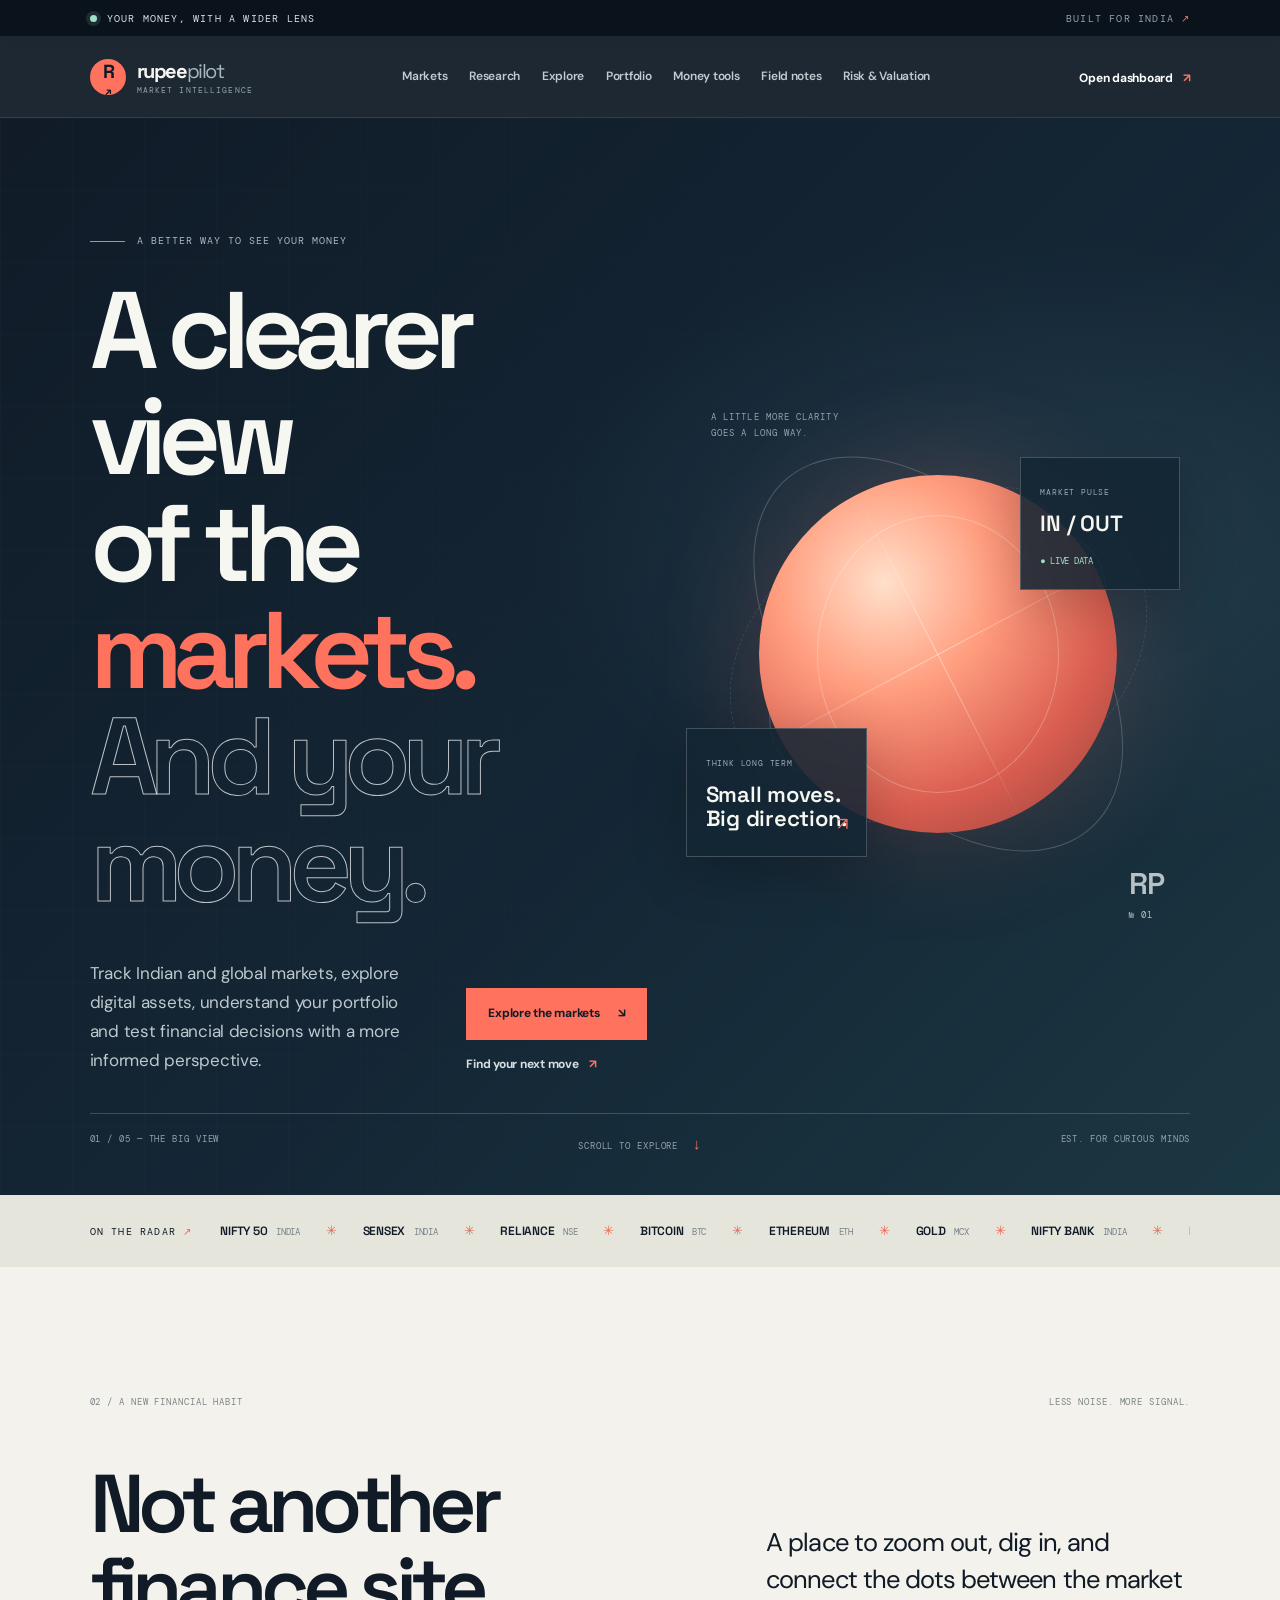
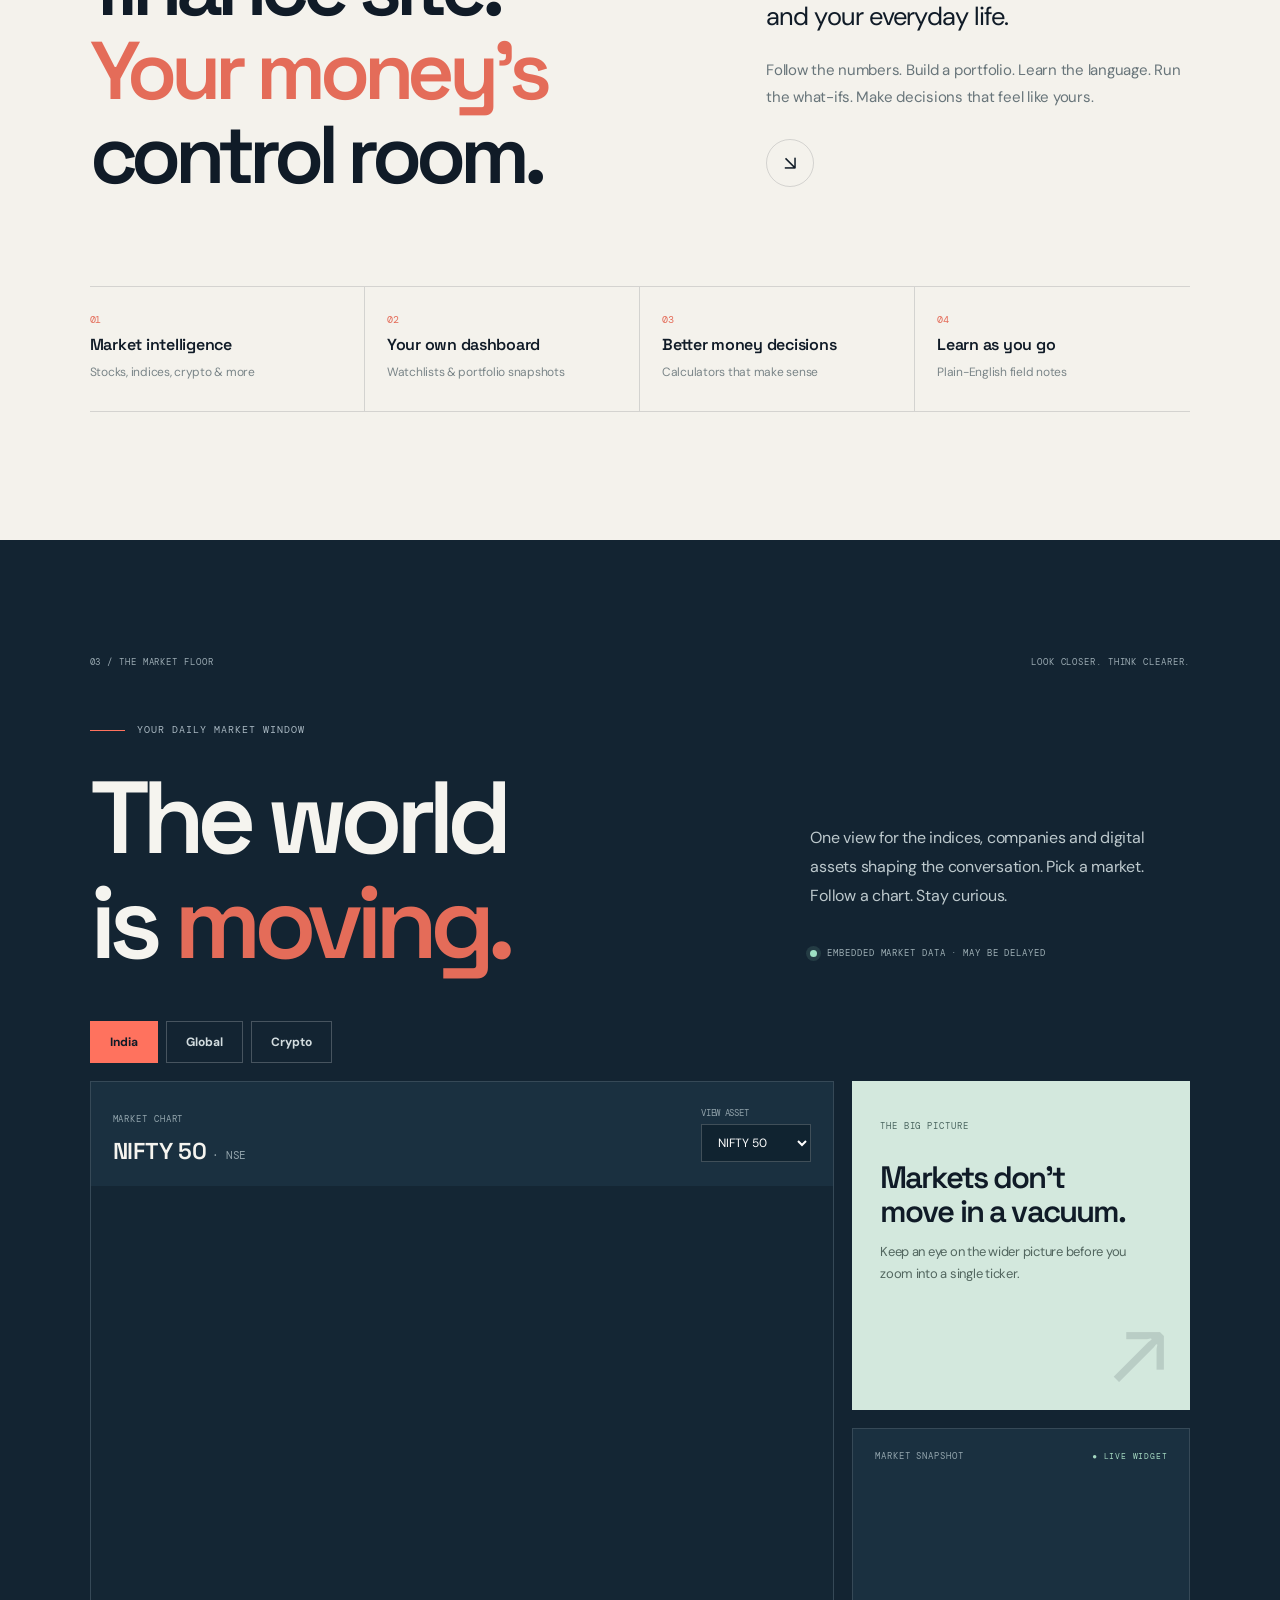
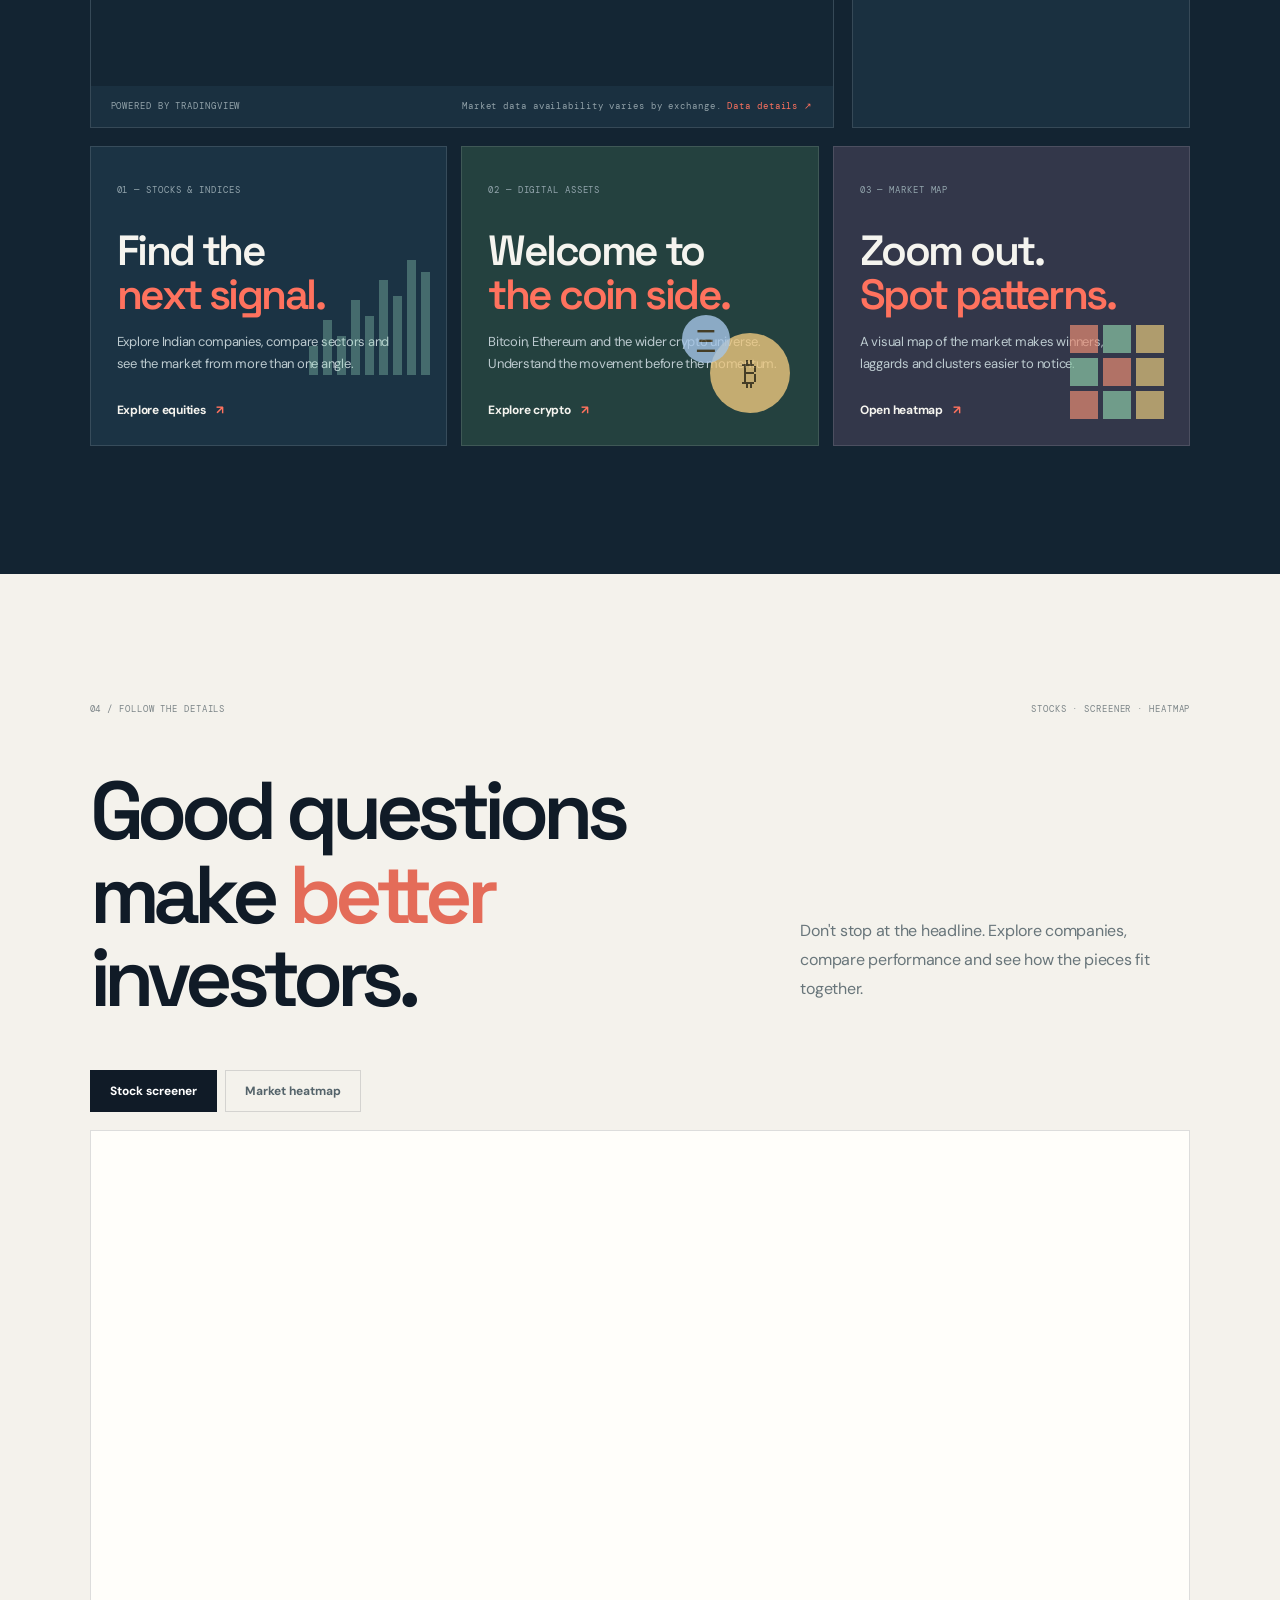
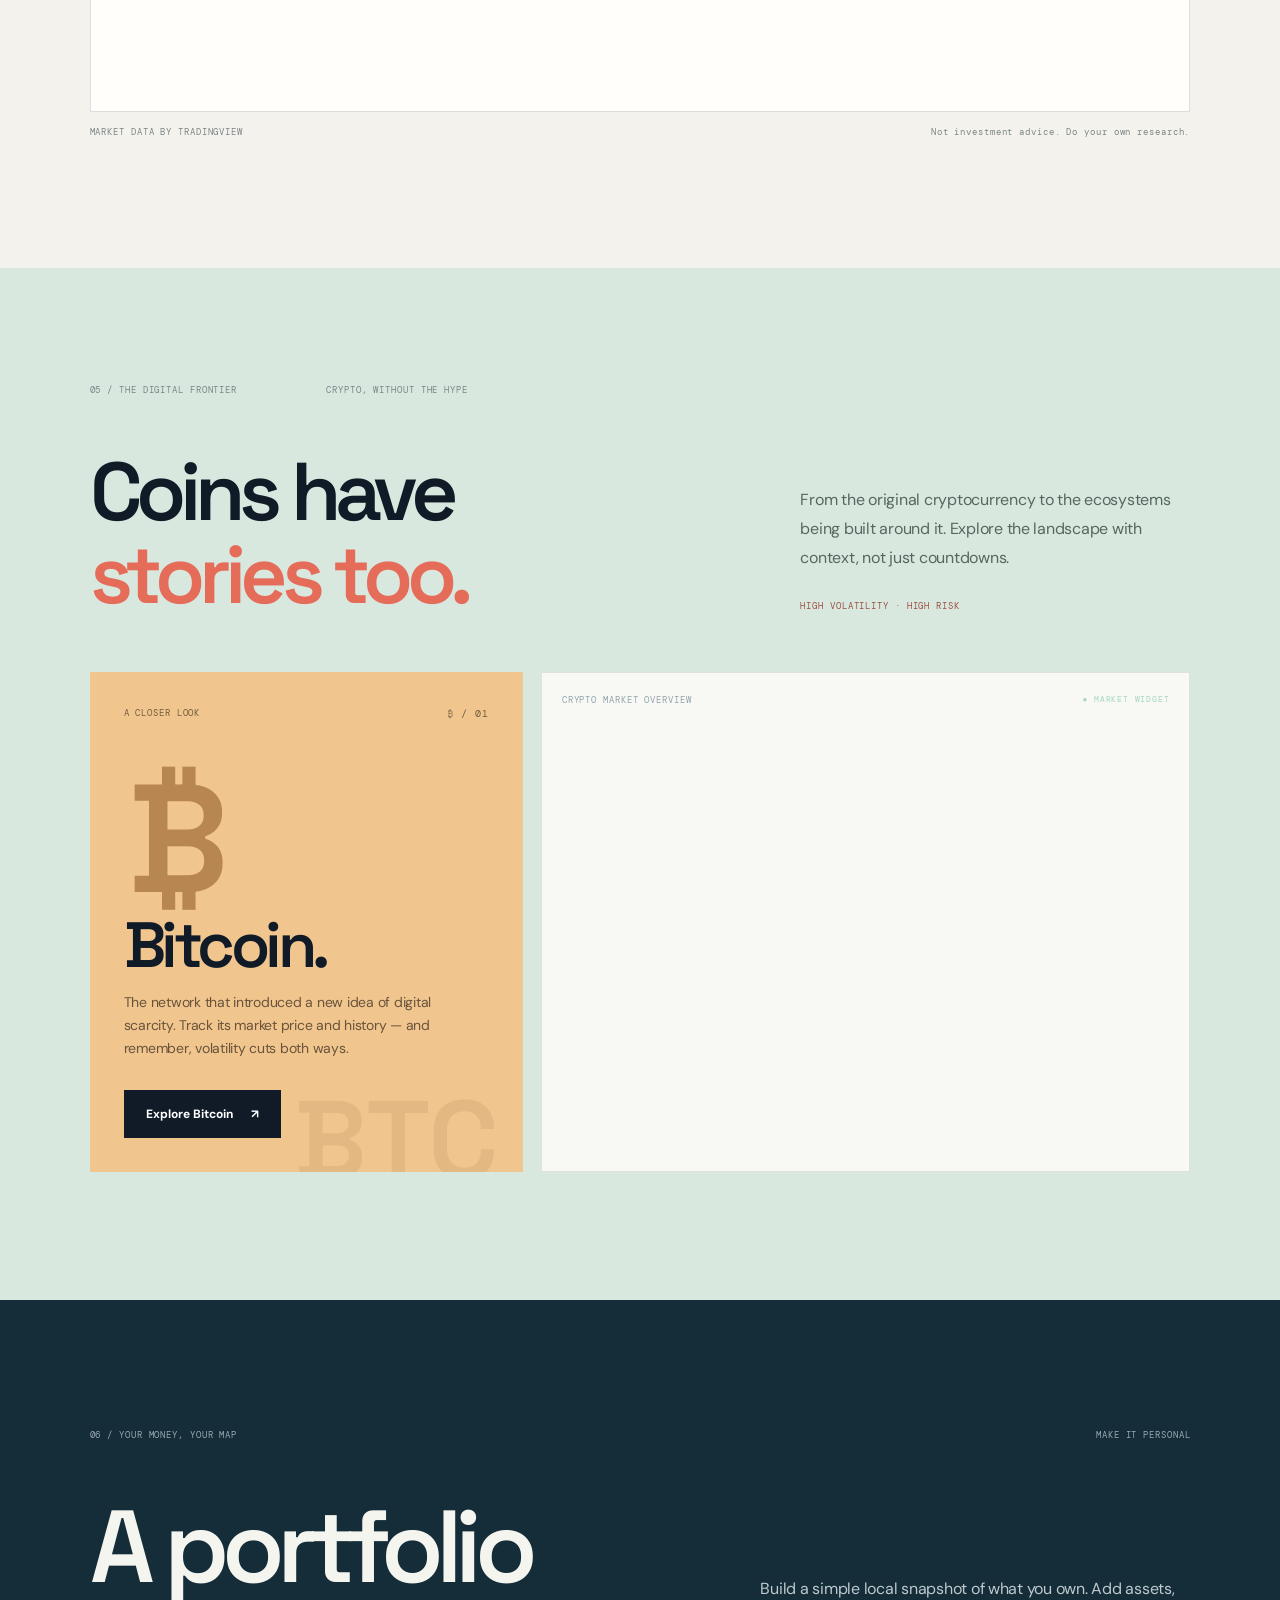
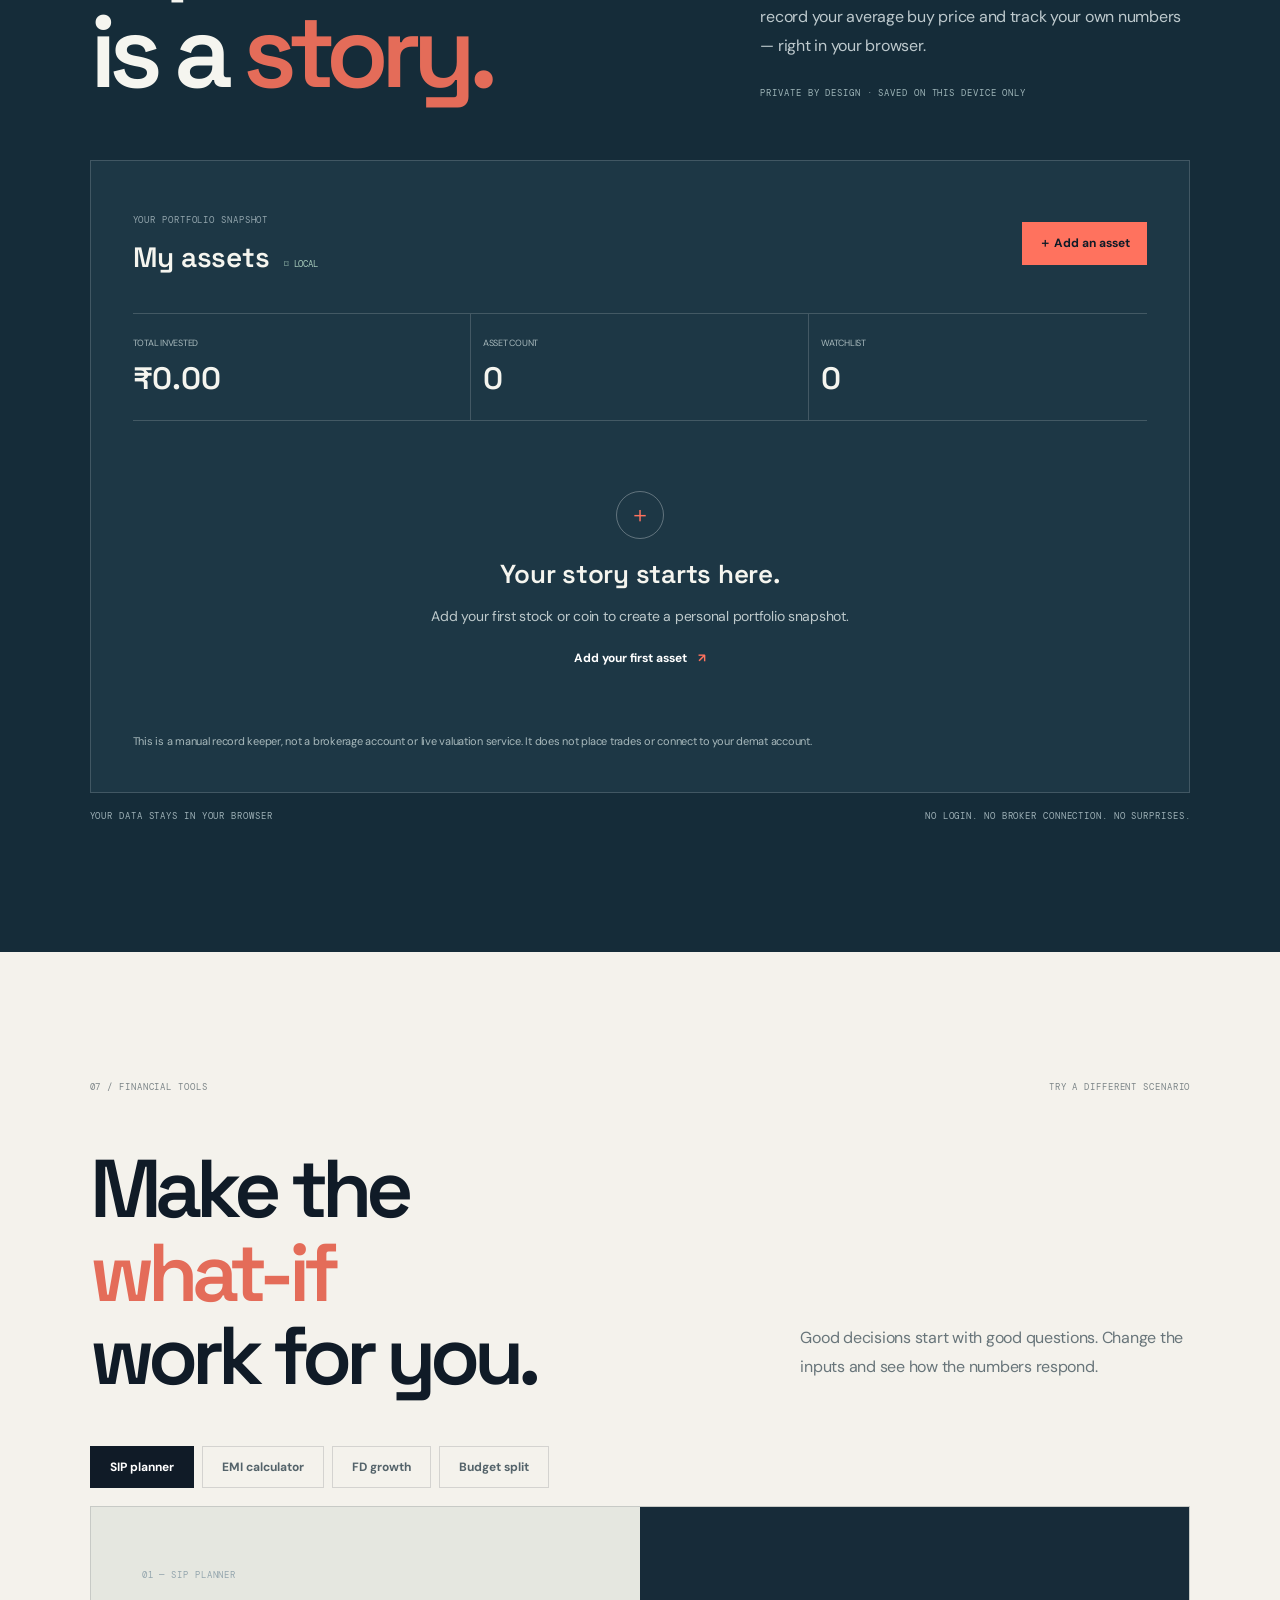
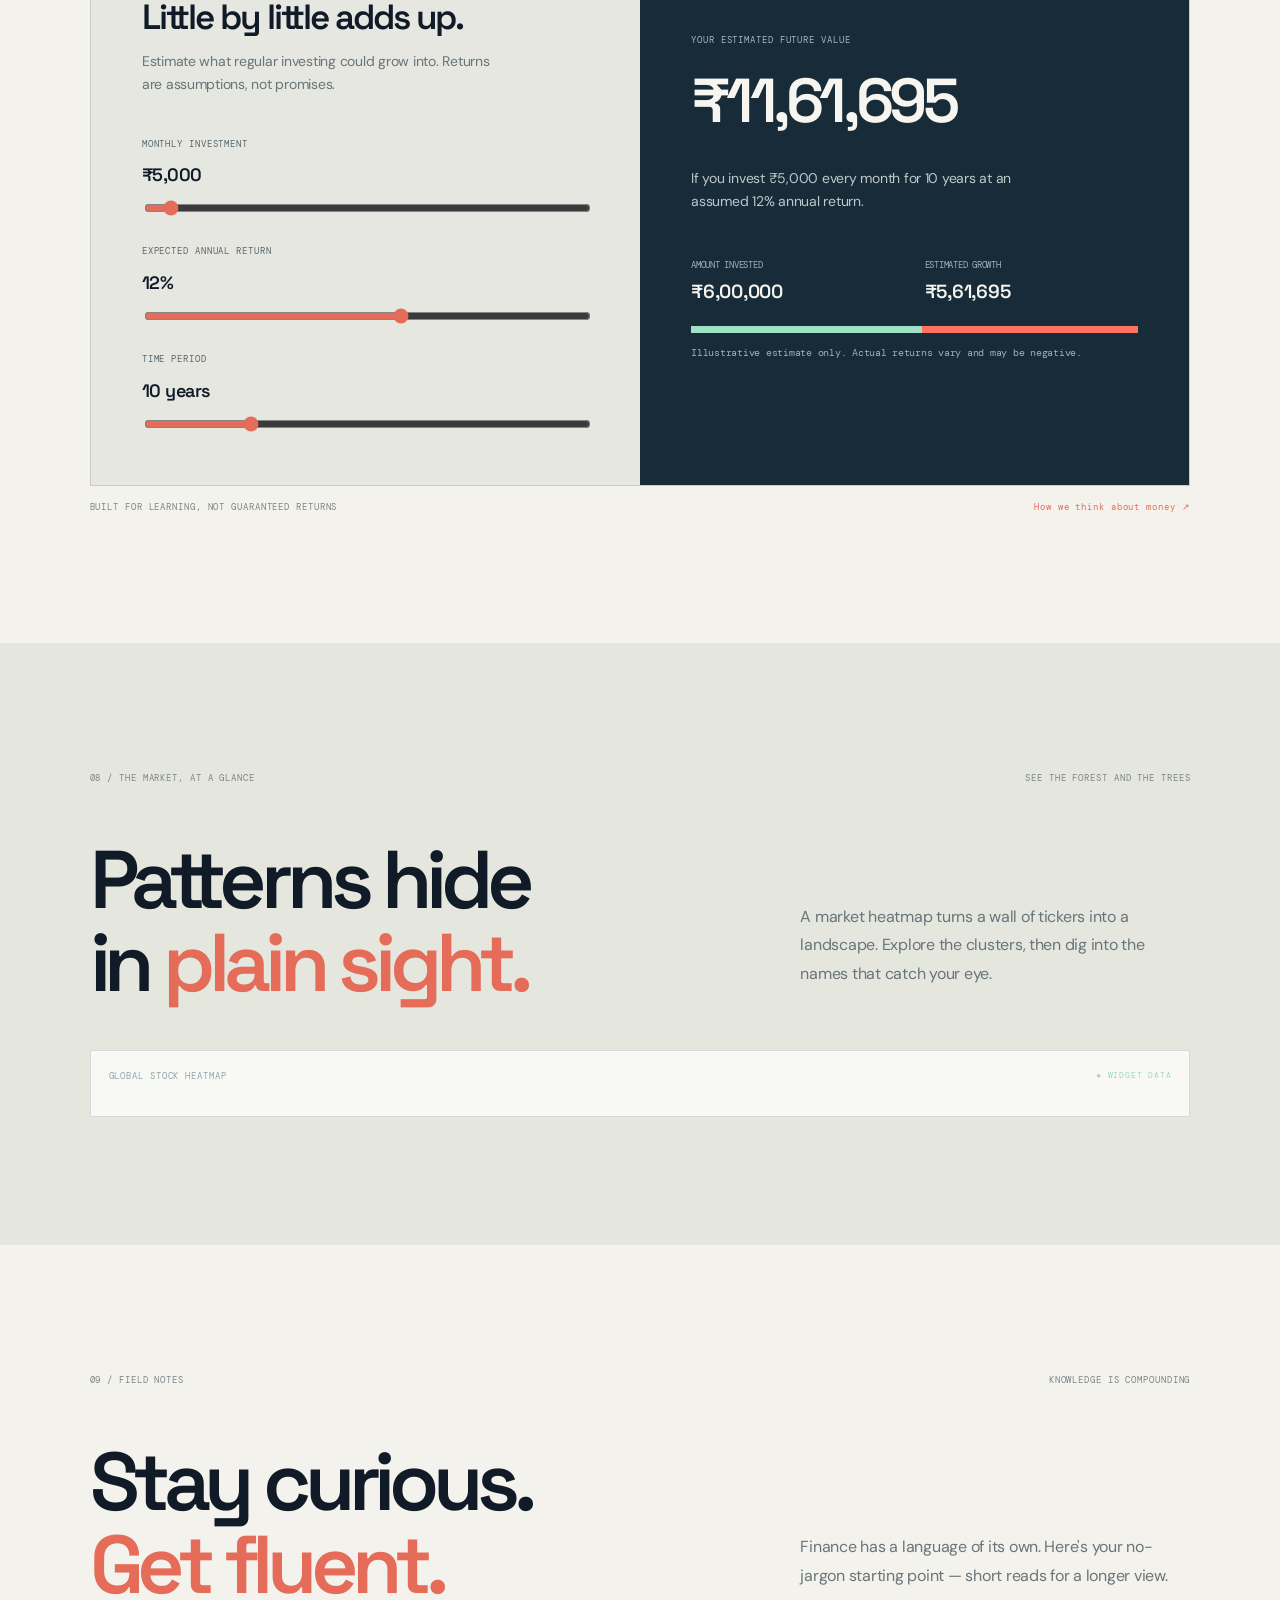
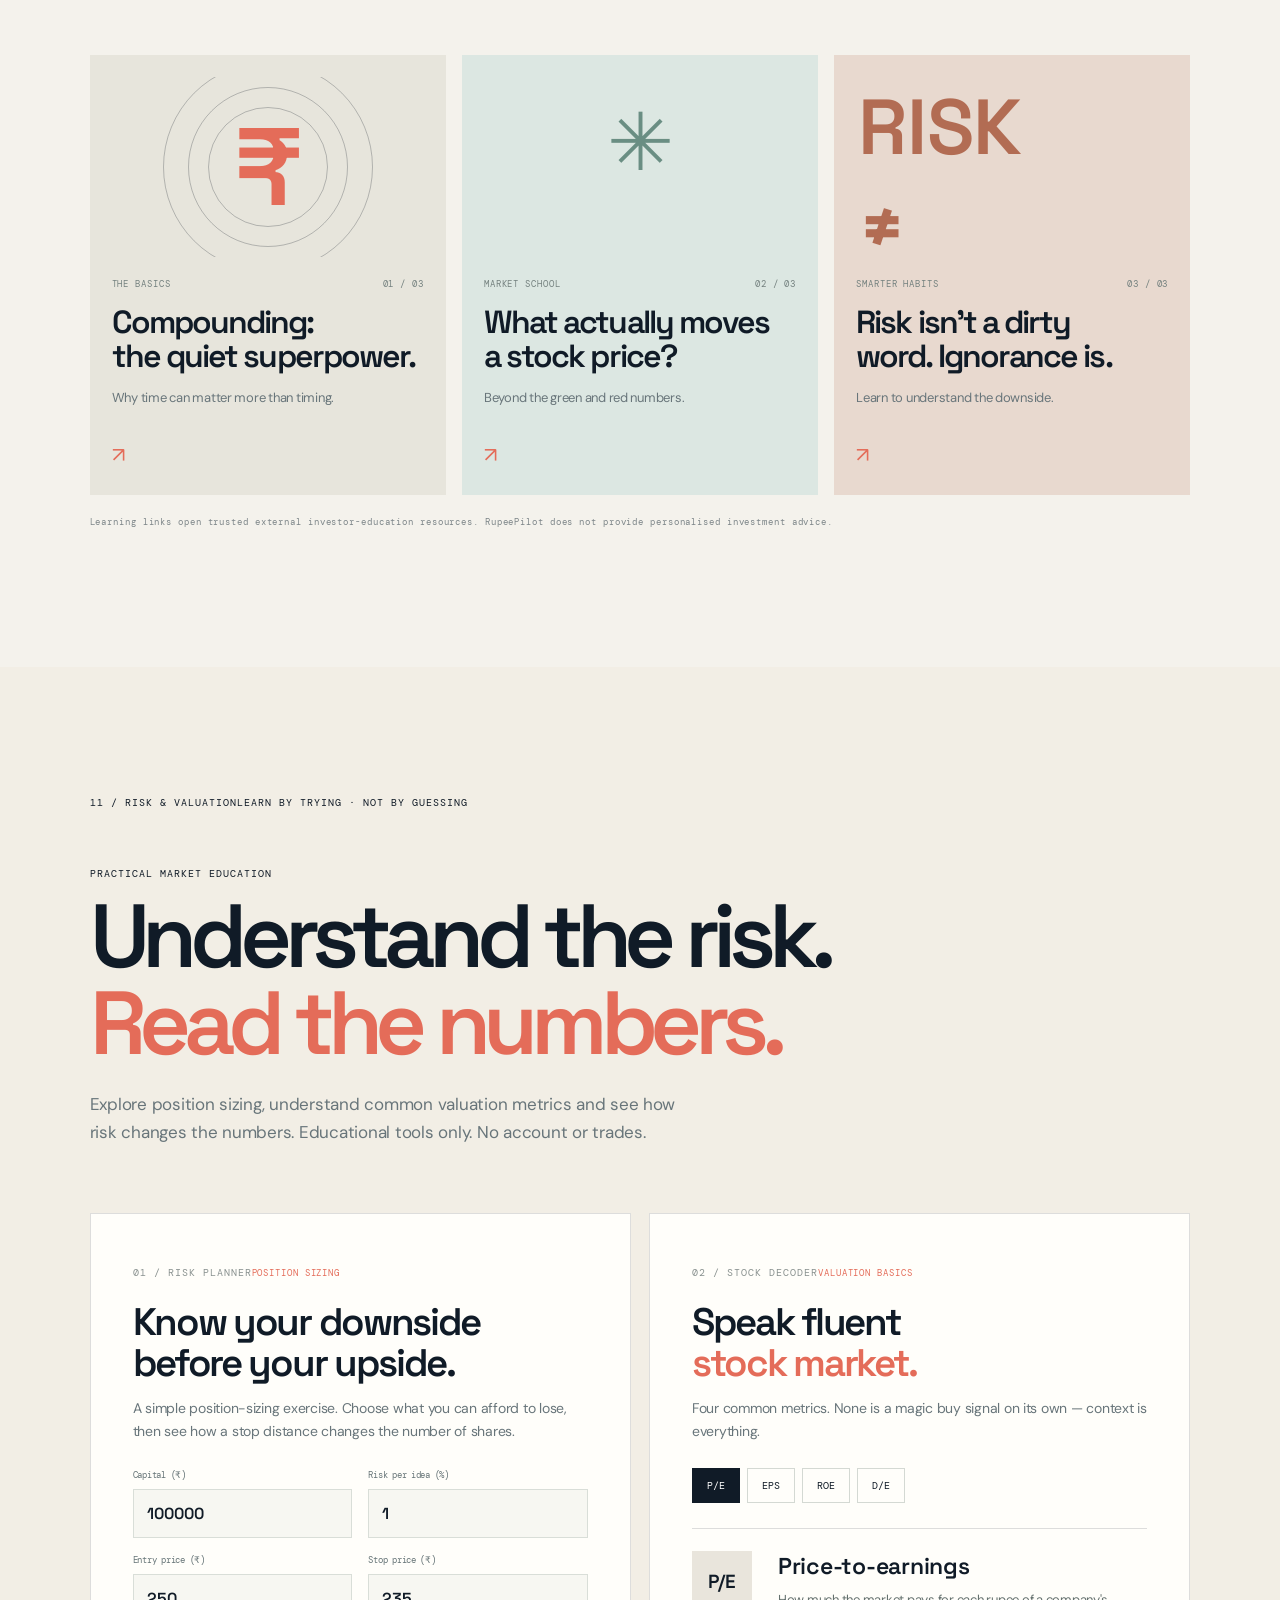
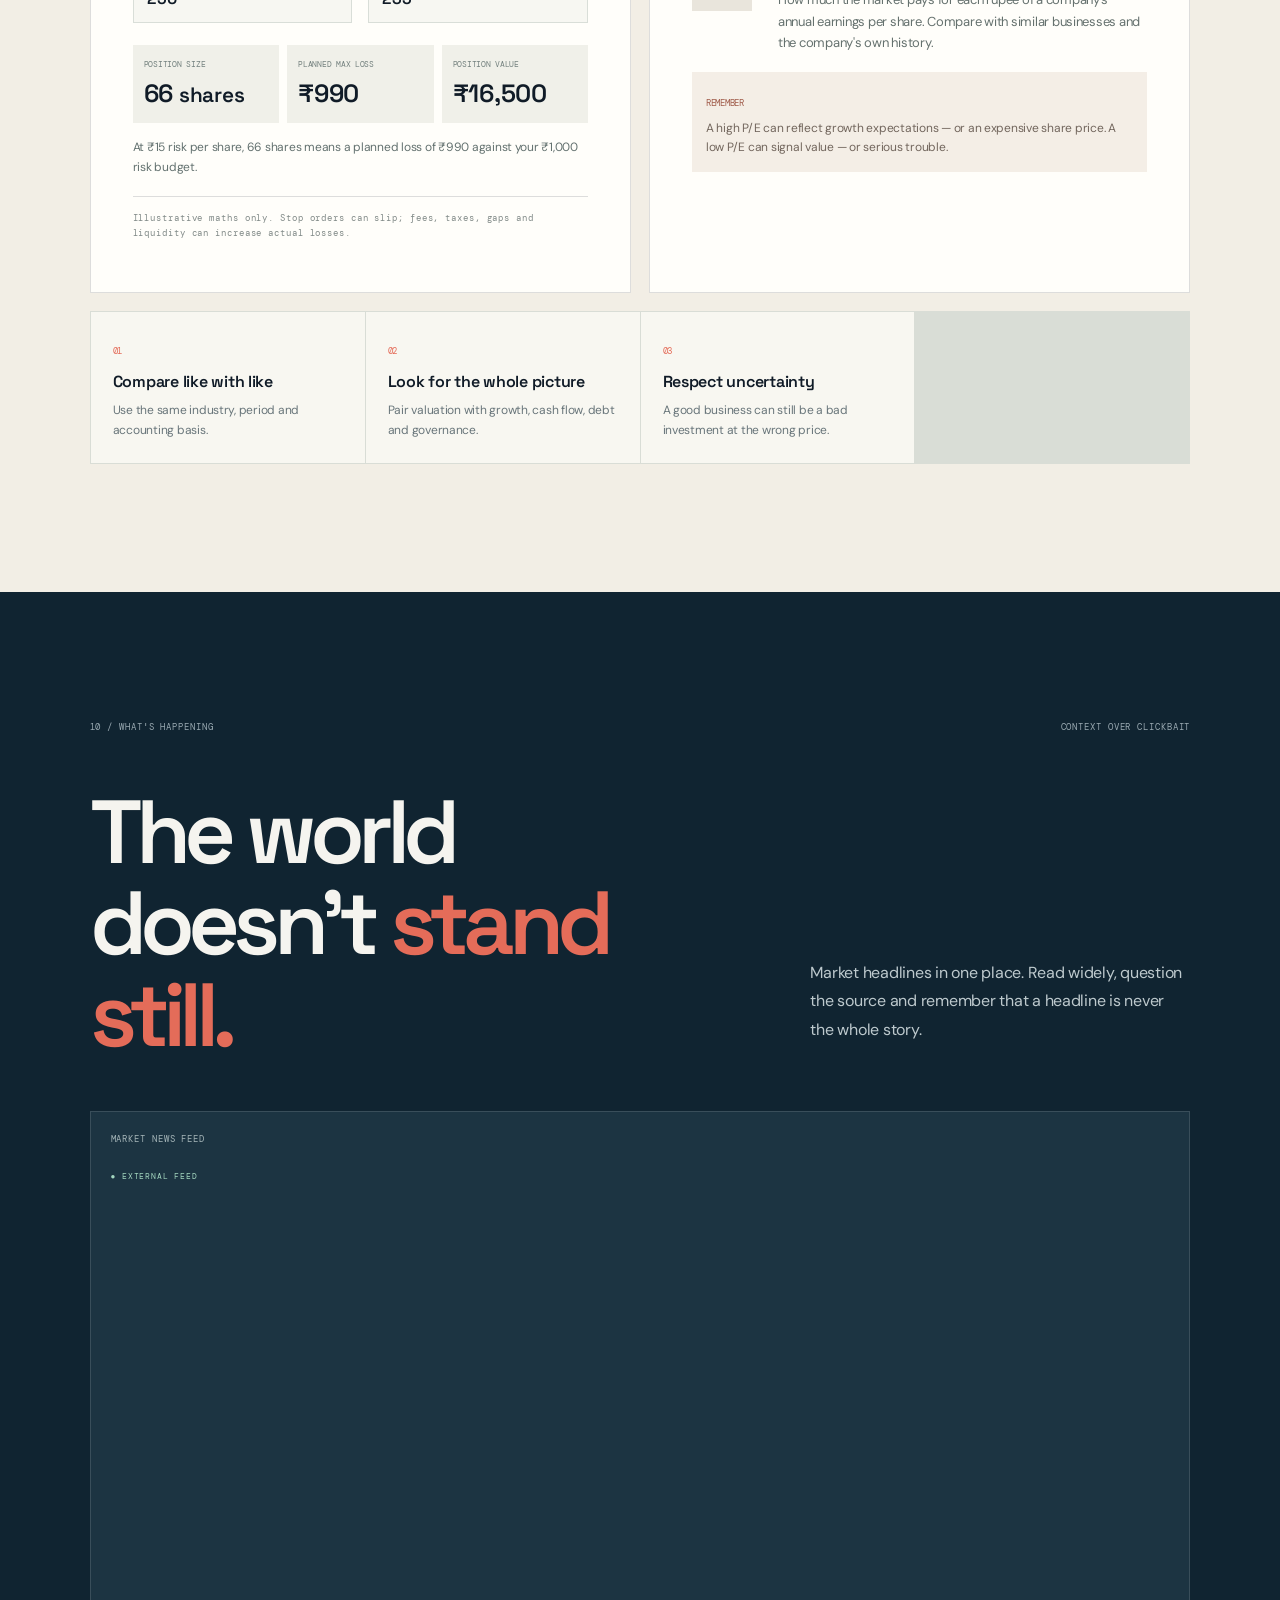
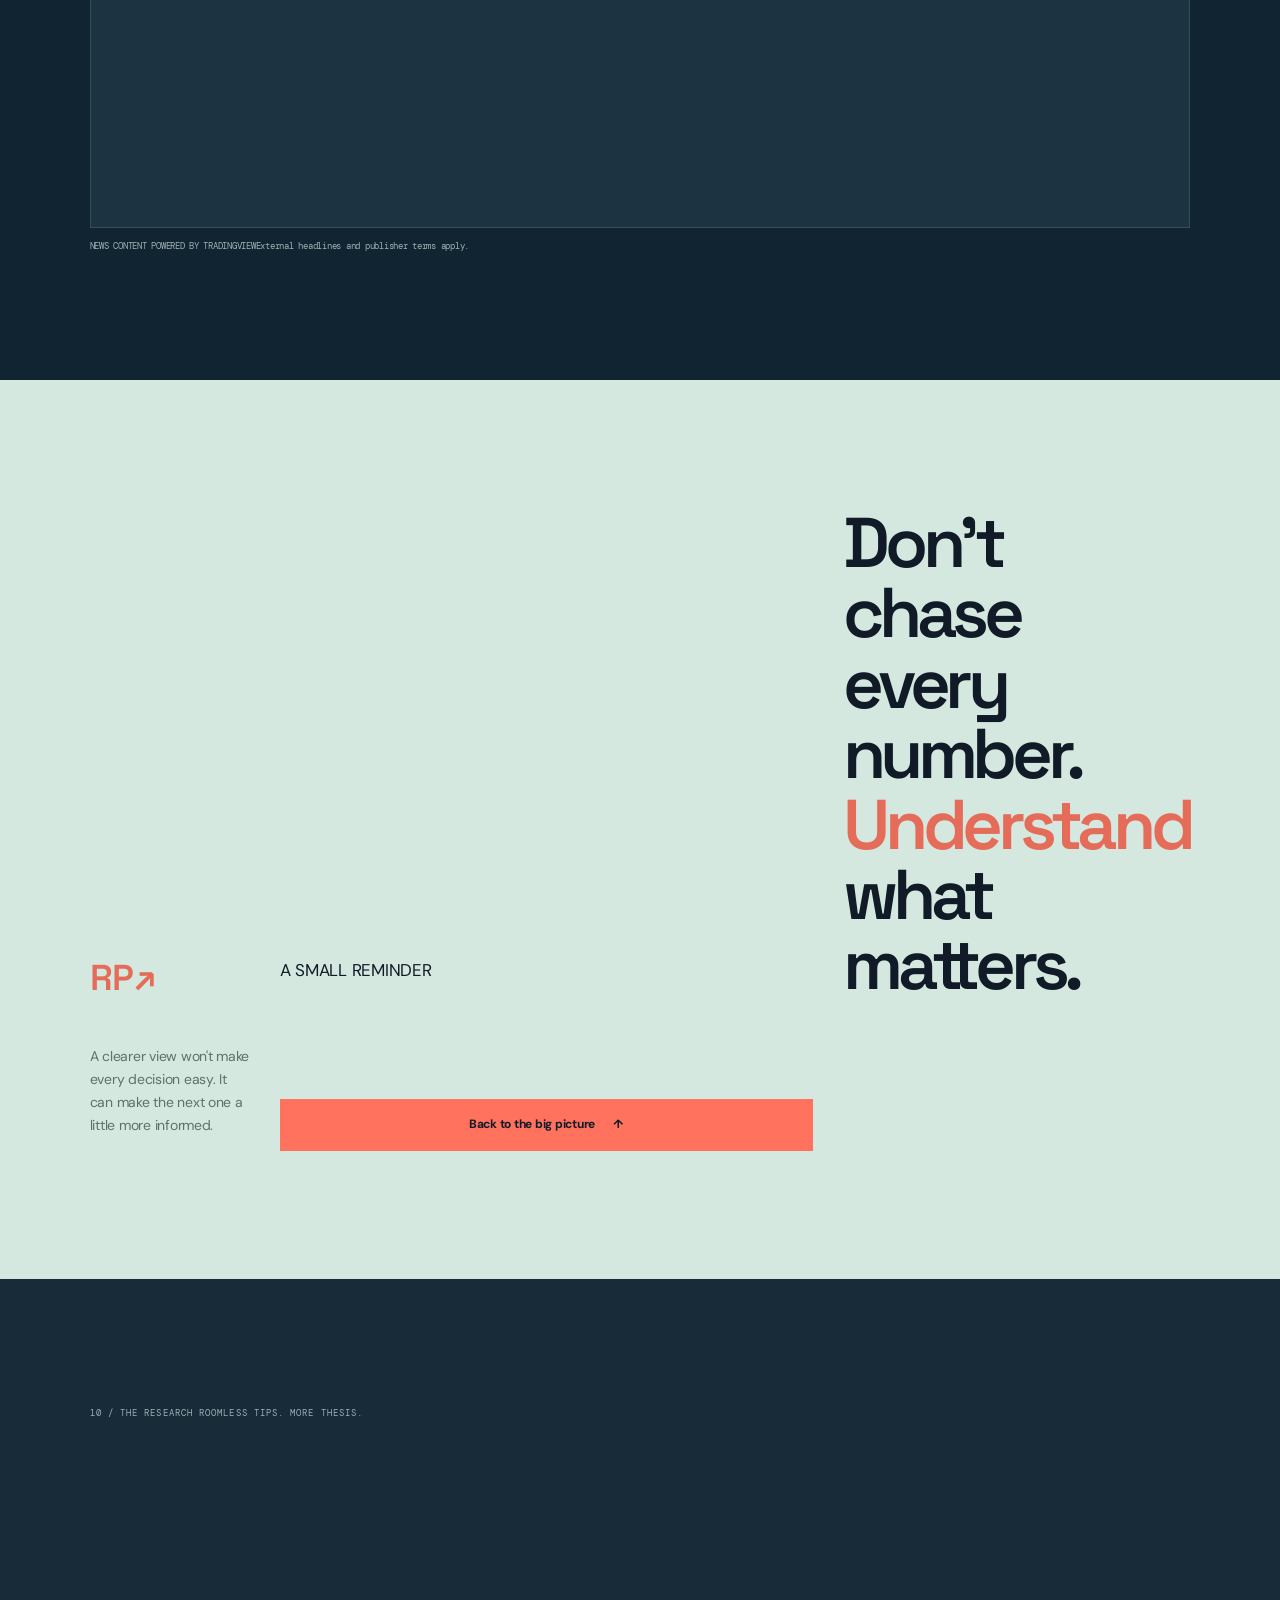
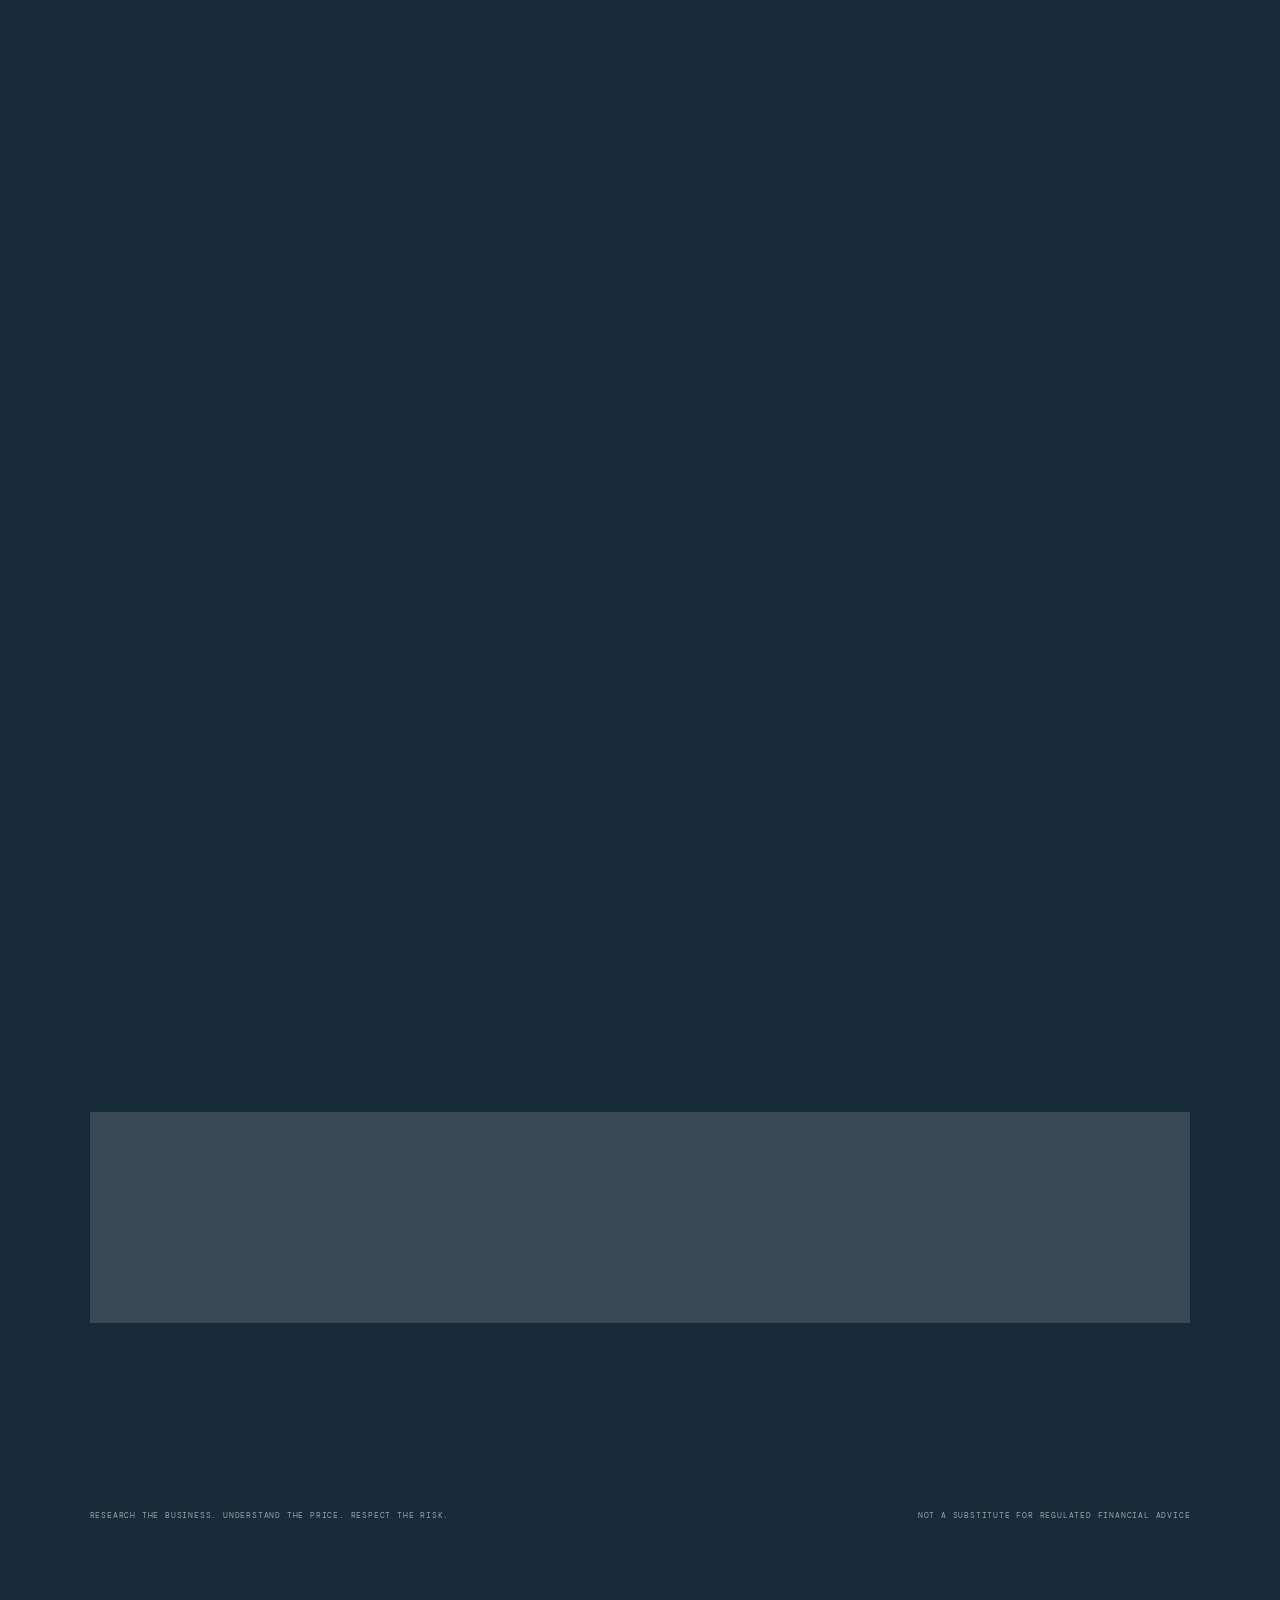
==== commit a370cc81: "Switch to rebuilt professional page system" ====
--- a/index.html
+++ b/index.html
@@ -1,30 +1,30 @@
 <!doctype html>
 <html lang="en"><head>
-<meta charset="utf-8"><meta name="viewport" content="width=device-width,initial-scale=1"><meta name="theme-color" content="#101611">
+<meta charset="utf-8"><meta name="viewport" content="width=device-width,initial-scale=1"><meta name="theme-color" content="#101b27">
 <meta name="description" content="RupeePilot is your market and money cockpit. Explore Indian stocks, crypto, market charts, portfolios and smart financial tools in one place.">
 <meta property="og:title" content="RupeePilot — Make money make sense."><meta property="og:description" content="Markets, money tools and a clearer view of what comes next."><meta property="og:type" content="website">
 <title>RupeePilot — Make money make sense.</title><link rel="icon" href="assets/favicon.svg" type="image/svg+xml">
-<link rel="preconnect" href="https://fonts.googleapis.com"><link rel="preconnect" href="https://fonts.gstatic.com" crossorigin><link href="https://fonts.googleapis.com/css2?family=DM+Mono:wght@400;500&family=DM+Sans:wght@400;500;600;700&family=Manrope:wght@400;500;600;700;800&display=swap" rel="stylesheet"><link rel="stylesheet" href="styles.css"><link rel="stylesheet" href="premium.css"><link rel="stylesheet" href="motion.css"><link rel="stylesheet" href="play.css"><link rel="stylesheet" href="refined.css">
+<link rel="preconnect" href="https://fonts.googleapis.com"><link rel="preconnect" href="https://fonts.gstatic.com" crossorigin><link rel="stylesheet" href="site.css">
 <script type="module" src="https://widgets.tradingview-widget.com/w/en/tv-advanced-chart.js"></script><script type="module" src="https://widgets.tradingview-widget.com/w/en/tv-screener.js"></script><script type="module" src="https://widgets.tradingview-widget.com/w/en/tv-heatmap.js"></script><script type="module" src="https://widgets.tradingview-widget.com/w/en/tv-news-feed.js"></script>
 </head><body><a class="skip-link" href="#main">Skip to content</a>
 <div class="announcement"><span class="pulse"></span> YOUR MONEY, WITH A WIDER LENS <span class="announcement-right">BUILT FOR INDIA <span>↗</span></span></div>
-<header class="site-header" id="top"><a class="brand" href="#top" aria-label="RupeePilot home"><span class="brand-mark">R<span>↗</span></span><span>rupee<span class="brand-light">pilot</span><small>THE MONEY MULTIVERSE</small></span></a><nav class="desktop-nav" aria-label="Main navigation"><a href="#markets">Markets</a><a href="#research">Research</a><a href="#explore">Explore</a><a href="#portfolio">Portfolio</a><a href="#tools">Money tools</a><a href="#learn">Field notes</a><a href="#play-lab">Risk &amp; Valuation</a></nav><div class="header-actions"><a class="header-link" href="#markets">Open dashboard <span>↗</span></a><button class="menu-toggle" id="menuToggle" aria-label="Open menu" aria-expanded="false"><span></span><span></span></button></div></header>
+<header class="site-header" id="top"><a class="brand" href="#top" aria-label="RupeePilot home"><span class="brand-mark">R<span>↗</span></span><span>rupee<span class="brand-light">pilot</span><small>MARKET INTELLIGENCE</small></span></a><nav class="desktop-nav" aria-label="Main navigation"><a href="#markets">Markets</a><a href="#research">Research</a><a href="#explore">Explore</a><a href="#portfolio">Portfolio</a><a href="#tools">Money tools</a><a href="#learn">Field notes</a><a href="#play-lab">Risk &amp; Valuation</a></nav><div class="header-actions"><a class="header-link" href="#markets">Open dashboard <span>↗</span></a><button class="menu-toggle" id="menuToggle" aria-label="Open menu" aria-expanded="false"><span></span><span></span></button></div></header>
 <main id="main">
-<section class="hero section-pad"><div class="hero-copy reveal"><div class="eyebrow"><span class="eyebrow-line"></span> A BETTER WAY TO SEE YOUR MONEY</div><h1>Money moves.<br><em>See the whole</em><br><span class="outline-word">picture.</span></h1><div class="hero-bottom"><p>Markets are messy. Money is personal. RupeePilot brings your stocks, coins, portfolio and everyday decisions into one beautifully clear space.</p><div class="hero-ctas"><a class="button button-lime" href="#markets">Explore the markets <span>↘</span></a><a class="text-link" href="#tools">Find your next move <span>↗</span></a></div></div></div>
+<section class="hero section-pad"><div class="hero-copy reveal"><div class="eyebrow"><span class="eyebrow-line"></span> A BETTER WAY TO SEE YOUR MONEY</div><h1>A clearer view<br>of the <em>markets.</em><br><span class="outline-word">And your money.</span></h1><div class="hero-bottom"><p>Track Indian and global markets, explore digital assets, understand your portfolio and test financial decisions with a more informed perspective.</p><div class="hero-ctas"><a class="button button-lime" href="#markets">Explore the markets <span>↘</span></a><a class="text-link" href="#tools">Find your next move <span>↗</span></a></div></div></div>
 <div class="hero-art reveal" aria-label="Abstract financial data artwork"><div class="orbit orbit-one"></div><div class="orbit orbit-two"></div><div class="orbit orbit-three"></div><div class="art-sun"></div><div class="art-ring"></div><div class="art-line art-line-a"></div><div class="art-line art-line-b"></div><div class="floating-card float-top"><span class="mini-label">MARKET PULSE</span><strong>IN / OUT</strong><span class="live-dot">● LIVE DATA</span></div><div class="floating-card float-bottom"><span class="mini-label">THINK LONG TERM</span><strong>Small moves.<br>Big direction.</strong><span class="float-arrow">↗</span></div><div class="hero-stamp">RP<br><span>№ 01</span></div><div class="art-caption">A LITTLE MORE CLARITY<br>GOES A LONG WAY.</div></div><div class="hero-meta"><span>01 / 05 — THE BIG VIEW</span><span>SCROLL TO EXPLORE <b>↓</b></span><span>EST. FOR CURIOUS MINDS</span></div></section>
 <section class="ticker-section" aria-label="Market symbols ticker"><div class="ticker-label">ON THE RADAR <span>↗</span></div><div class="ticker-window"><div class="ticker-track"><span>NIFTY 50 <b>INDIA</b></span><i>✳</i><span>SENSEX <b>INDIA</b></span><i>✳</i><span>RELIANCE <b>NSE</b></span><i>✳</i><span>BITCOIN <b>BTC</b></span><i>✳</i><span>ETHEREUM <b>ETH</b></span><i>✳</i><span>GOLD <b>MCX</b></span><i>✳</i><span>NIFTY BANK <b>INDIA</b></span><i>✳</i><span>NIFTY 50 <b>INDIA</b></span><i>✳</i><span>SENSEX <b>INDIA</b></span><i>✳</i><span>RELIANCE <b>NSE</b></span><i>✳</i><span>BITCOIN <b>BTC</b></span><i>✳</i><span>ETHEREUM <b>ETH</b></span><i>✳</i><span>GOLD <b>MCX</b></span><i>✳</i><span>NIFTY BANK <b>INDIA</b></span><i>✳</i></div></div></section>
-<section class="intro section-pad" id="explore"><div class="section-kicker"><span>02 / A NEW FINANCIAL HABIT</span><span>LESS NOISE. MORE SIGNAL.</span></div><div class="intro-grid"><h2 class="display-title reveal">Not another<br>finance site.<br><em>Your money's</em><br>control room.</h2><div class="intro-aside reveal"><p class="large-copy">A place to zoom out, dig in, and connect the dots between the market and your everyday life.</p><p class="muted-copy">Follow the numbers. Build a portfolio. Learn the language. Run the what-ifs. Make decisions that feel like yours.</p><a class="round-link" href="#markets" aria-label="Go to market dashboard">↘</a></div></div><div class="feature-strip"><div><span class="feature-number">01</span><strong>Market intelligence</strong><small>Stocks, indices, crypto & more</small></div><div><span class="feature-number">02</span><strong>Your own dashboard</strong><small>Watchlists & portfolio snapshots</small></div><div><span class="feature-number">03</span><strong>Better money decisions</strong><small>Calculators that make sense</small></div><div><span class="feature-number">04</span><strong>Learn as you go</strong><small>Plain-English field notes</small></div></div></section>
-<section class="market-section section-pad" id="markets"><div class="section-kicker light-kicker"><span>03 / THE MARKET FLOOR</span><span>LOOK CLOSER. THINK CLEARER.</span></div><div class="market-heading"><div><div class="eyebrow eyebrow-light"><span class="eyebrow-line"></span> YOUR DAILY MARKET WINDOW</div><h2 class="display-title reveal">The world<br>is <em>moving.</em></h2></div><div class="market-intro"><p>One view for the indices, companies and digital assets shaping the conversation. Pick a market. Follow a chart. Stay curious.</p><span class="data-note"><span class="pulse"></span> EMBEDDED MARKET DATA · MAY BE DELAYED</span></div></div>
+<section class="intro section-pad" id="explore" data-tone="light"><div class="section-kicker"><span>02 / A NEW FINANCIAL HABIT</span><span>LESS NOISE. MORE SIGNAL.</span></div><div class="intro-grid"><h2 class="display-title reveal">Not another<br>finance site.<br><em>Your money's</em><br>control room.</h2><div class="intro-aside reveal"><p class="large-copy">A place to zoom out, dig in, and connect the dots between the market and your everyday life.</p><p class="muted-copy">Follow the numbers. Build a portfolio. Learn the language. Run the what-ifs. Make decisions that feel like yours.</p><a class="round-link" href="#markets" aria-label="Go to market dashboard">↘</a></div></div><div class="feature-strip"><div><span class="feature-number">01</span><strong>Market intelligence</strong><small>Stocks, indices, crypto & more</small></div><div><span class="feature-number">02</span><strong>Your own dashboard</strong><small>Watchlists & portfolio snapshots</small></div><div><span class="feature-number">03</span><strong>Better money decisions</strong><small>Calculators that make sense</small></div><div><span class="feature-number">04</span><strong>Learn as you go</strong><small>Plain-English field notes</small></div></div></section>
+<section class="market-section section-pad" id="markets" data-tone="dark"><div class="section-kicker light-kicker"><span>03 / THE MARKET FLOOR</span><span>LOOK CLOSER. THINK CLEARER.</span></div><div class="market-heading"><div><div class="eyebrow eyebrow-light"><span class="eyebrow-line"></span> YOUR DAILY MARKET WINDOW</div><h2 class="display-title reveal">The world<br>is <em>moving.</em></h2></div><div class="market-intro"><p>One view for the indices, companies and digital assets shaping the conversation. Pick a market. Follow a chart. Stay curious.</p><span class="data-note"><span class="pulse"></span> EMBEDDED MARKET DATA · MAY BE DELAYED</span></div></div>
 <div class="market-tabs" role="tablist" aria-label="Choose market view"><button class="market-tab active" role="tab" aria-selected="true" data-market="india">India</button><button class="market-tab" role="tab" aria-selected="false" data-market="global">Global</button><button class="market-tab" role="tab" aria-selected="false" data-market="crypto">Crypto</button></div>
 <div class="market-overview-grid"><div class="market-chart-panel"><div class="panel-top"><div><span class="panel-label">MARKET CHART</span><h3 id="chartTitle">NIFTY 50 <span>· NSE</span></h3></div><label class="symbol-select-label" for="symbolSelect">VIEW ASSET<select id="symbolSelect"><option value="NSE:NIFTY">NIFTY 50</option><option value="BSE:SENSEX">SENSEX</option><option value="NSE:RELIANCE">RELIANCE</option><option value="NSE:HDFCBANK">HDFC BANK</option><option value="NSE:TCS">TCS</option><option value="NSE:INFY">INFOSYS</option></select></label></div><div class="chart-embed"><tv-advanced-chart id="mainChart" symbol="NSE:NIFTY" interval="1D" theme="dark" autosize="true" allow-symbol-change="true" timezone="Asia/Kolkata" style="width:100%;height:100%;display:block"></tv-advanced-chart></div><div class="chart-foot"><span>POWERED BY TRADINGVIEW</span><span>Market data availability varies by exchange. <a href="https://www.tradingview.com/" target="_blank" rel="noopener">Data details ↗</a></span></div></div><aside class="market-side"><div class="side-note"><span class="panel-label">THE BIG PICTURE</span><h3>Markets don't<br>move in a vacuum.</h3><p>Keep an eye on the wider picture before you zoom into a single ticker.</p><div class="side-scribble">↗</div></div><div class="mini-market-widget"><div class="panel-top"><span class="panel-label">MARKET SNAPSHOT</span><span class="widget-live">● LIVE WIDGET</span></div><div class="tradingview-widget-container"><div class="tradingview-widget-container__widget"></div><script type="text/javascript" src="https://s3.tradingview.com/external-embedding/embed-widget-market-overview.js" async>{"colorTheme":"dark","dateRange":"12M","showChart":true,"locale":"en","width":"100%","height":"360","isTransparent":true,"showSymbolLogo":true,"showFloatingTooltip":true,"tabs":[{"title":"India","symbols":[{"s":"NSE:NIFTY","d":"Nifty 50"},{"s":"BSE:SENSEX","d":"Sensex"},{"s":"NSE:BANKNIFTY","d":"Nifty Bank"}]},{"title":"Global","symbols":[{"s":"FOREXCOM:SPXUSD","d":"S&P 500"},{"s":"NASDAQ:NDX","d":"Nasdaq 100"},{"s":"INDEX:DJI","d":"Dow Jones"}]},{"title":"Crypto","symbols":[{"s":"BINANCE:BTCUSDT","d":"Bitcoin"},{"s":"BINANCE:ETHUSDT","d":"Ethereum"},{"s":"BINANCE:SOLUSDT","d":"Solana"}]}],"support_host":"https://www.tradingview.com"}</script></div></div></aside></div>
 <div class="market-bottom-grid"><div class="market-bottom-card"><span class="panel-label">01 — STOCKS & INDICES</span><h3>Find the<br><em>next signal.</em></h3><p>Explore Indian companies, compare sectors and see the market from more than one angle.</p><a class="line-link" href="#stock-explorer">Explore equities <span>↗</span></a><div class="card-graphic graphic-bars"><i></i><i></i><i></i><i></i><i></i><i></i><i></i><i></i><i></i></div></div><div class="market-bottom-card coin-card"><span class="panel-label">02 — DIGITAL ASSETS</span><h3>Welcome to<br><em>the coin side.</em></h3><p>Bitcoin, Ethereum and the wider crypto universe. Understand the movement before the momentum.</p><a class="line-link" href="#coin-explorer">Explore crypto <span>↗</span></a><div class="coin-orb orb-a">₿</div><div class="coin-orb orb-b">Ξ</div></div><div class="market-bottom-card heat-card"><span class="panel-label">03 — MARKET MAP</span><h3>Zoom out.<br><em>Spot patterns.</em></h3><p>A visual map of the market makes winners, laggards and clusters easier to notice.</p><a class="line-link" href="#market-map">Open heatmap <span>↗</span></a><div class="heat-squares"><i></i><i></i><i></i><i></i><i></i><i></i><i></i><i></i><i></i></div></div></div></section>
-<section class="explorer-section section-pad" id="stock-explorer"><div class="section-kicker"><span>04 / FOLLOW THE DETAILS</span><span>STOCKS · SCREENER · HEATMAP</span></div><div class="split-heading"><h2 class="display-title reveal">Good questions<br>make <em>better</em><br>investors.</h2><p>Don't stop at the headline. Explore companies, compare performance and see how the pieces fit together.</p></div><div class="explorer-tabs"><button class="explorer-tab active" data-explorer="screener">Stock screener</button><button class="explorer-tab" data-explorer="heatmap">Market heatmap</button></div><div class="explorer-frame" id="stockExplorerFrame"><div class="explorer-widget screener-widget"><tv-screener market="india" screener="stock" display="table" color-theme="light" height="580" width="100%" style="display:block;width:100%;height:580px"></tv-screener></div></div><div class="explorer-foot"><span>MARKET DATA BY TRADINGVIEW</span><span>Not investment advice. Do your own research.</span></div></section>
-<section class="crypto-section section-pad" id="coin-explorer"><div class="crypto-top"><div><div class="section-kicker"><span>05 / THE DIGITAL FRONTIER</span><span>CRYPTO, WITHOUT THE HYPE</span></div><h2 class="display-title reveal">Coins have<br><em>stories too.</em></h2></div><div class="crypto-copy"><p>From the original cryptocurrency to the ecosystems being built around it. Explore the landscape with context, not just countdowns.</p><span class="risk-tag">HIGH VOLATILITY · HIGH RISK</span></div></div><div class="crypto-layout"><div class="crypto-feature"><div class="crypto-feature-top"><span class="panel-label">A CLOSER LOOK</span><span class="crypto-index">₿ / 01</span></div><div class="bitcoin-symbol">₿</div><h3>Bitcoin.</h3><p>The network that introduced a new idea of digital scarcity. Track its market price and history — and remember, volatility cuts both ways.</p><button class="button button-dark" data-coin="BINANCE:BTCUSDT">Explore Bitcoin <span>↗</span></button><div class="crypto-decoration">BTC</div></div><div class="crypto-widget-wrap"><div class="crypto-widget-heading"><span class="panel-label">CRYPTO MARKET OVERVIEW</span><span class="widget-live">● MARKET WIDGET</span></div><div class="tradingview-widget-container"><div class="tradingview-widget-container__widget"></div><script type="text/javascript" src="https://s3.tradingview.com/external-embedding/embed-widget-screener.js" async>{"width":"100%","height":"540","defaultColumn":"overview","screener_type":"crypto_mkt","displayCurrency":"USD","colorTheme":"light","locale":"en","isTransparent":true}</script></div></div></div></section>
-<section class="portfolio-section section-pad" id="portfolio"><div class="section-kicker light-kicker"><span>06 / YOUR MONEY, YOUR MAP</span><span>MAKE IT PERSONAL</span></div><div class="portfolio-heading"><h2 class="display-title reveal">A portfolio<br>is a <em>story.</em></h2><div><p>Build a simple local snapshot of what you own. Add assets, record your average buy price and track your own numbers — right in your browser.</p><span class="privacy-note">PRIVATE BY DESIGN · SAVED ON THIS DEVICE ONLY</span></div></div><div class="portfolio-app"><div class="portfolio-app-head"><div><span class="panel-label">YOUR PORTFOLIO SNAPSHOT</span><h3>My assets <span class="privacy-lock">⌑ LOCAL</span></h3></div><button class="button button-lime button-small" id="addAssetBtn">＋ Add an asset</button></div><div class="portfolio-stats"><div><span>TOTAL INVESTED</span><strong id="totalInvested">₹0</strong></div><div><span>ASSET COUNT</span><strong id="assetCount">0</strong></div><div><span>WATCHLIST</span><strong id="watchCount">0</strong></div></div><div class="portfolio-empty" id="portfolioEmpty"><div class="empty-orbit">＋</div><h4>Your story starts here.</h4><p>Add your first stock or coin to create a personal portfolio snapshot.</p><button class="text-link text-link-light" id="emptyAddBtn">Add your first asset <span>↗</span></button></div><div class="portfolio-table-wrap" id="portfolioTableWrap" hidden><table class="portfolio-table"><thead><tr><th>ASSET</th><th>UNITS</th><th>AVG. BUY PRICE</th><th>INVESTED</th><th></th></tr></thead><tbody id="portfolioRows"></tbody></table></div><p class="portfolio-disclaimer">This is a manual record keeper, not a brokerage account or live valuation service. It does not place trades or connect to your demat account.</p></div><div class="portfolio-bottom"><span>YOUR DATA STAYS IN YOUR BROWSER</span><span>NO LOGIN. NO BROKER CONNECTION. NO SURPRISES.</span></div></section>
-<section class="tools-section section-pad" id="tools"><div class="section-kicker"><span>07 / THE MONEY LAB</span><span>TRY A DIFFERENT SCENARIO</span></div><div class="tools-heading"><h2 class="display-title reveal">Make the<br><em>what-if</em><br>work for you.</h2><p>Good decisions start with good questions. Change the inputs and see how the numbers respond.</p></div><div class="tool-tabs" role="tablist" aria-label="Financial calculators"><button class="tool-tab active" data-tool="sip">SIP planner</button><button class="tool-tab" data-tool="emi">EMI calculator</button><button class="tool-tab" data-tool="fd">FD growth</button><button class="tool-tab" data-tool="budget">Budget split</button></div><div class="tool-lab"><div class="tool-inputs" id="toolInputs"><div class="tool-intro"><span class="panel-label">01 — SIP PLANNER</span><h3>Little by little<br>adds up.</h3><p>Estimate what a monthly investment could grow into over time. Returns are assumptions, not promises.</p></div><label class="field-label">MONTHLY INVESTMENT <span id="sipAmountLabel">₹5,000</span><input type="range" id="sipAmount" min="500" max="100000" step="500" value="5000"></label><label class="field-label">EXPECTED ANNUAL RETURN <span id="sipRateLabel">12%</span><input type="range" id="sipRate" min="1" max="20" step="0.5" value="12"></label><label class="field-label">TIME PERIOD <span id="sipYearsLabel">10 years</span><input type="range" id="sipYears" min="1" max="40" step="1" value="10"></label></div><div class="tool-result"><div class="result-orbit"></div><span class="panel-label">YOUR ESTIMATED FUTURE VALUE</span><strong class="result-value" id="toolResult">₹11,61,695</strong><p id="toolResultText">If you invest ₹5,000 every month for 10 years at an assumed 12% annual return.</p><div class="result-breakdown"><div><span>AMOUNT INVESTED</span><strong id="resultInvested">₹6,00,000</strong></div><div><span>ESTIMATED GROWTH</span><strong id="resultGrowth">₹5,61,695</strong></div></div><div class="result-bar"><span id="investedBar"></span><span id="growthBar"></span></div><small>Illustrative estimate only. Actual returns vary and may be negative.</small></div></div><div class="tools-foot"><span>BUILT FOR LEARNING, NOT GUARANTEED RETURNS</span><a href="about.html">How we think about money ↗</a></div></section>
-<section class="heatmap-section section-pad" id="market-map"><div class="section-kicker"><span>08 / THE MARKET, AT A GLANCE</span><span>SEE THE FOREST AND THE TREES</span></div><div class="heatmap-heading"><h2 class="display-title reveal">Patterns hide<br>in <em>plain sight.</em></h2><p>A market heatmap turns a wall of tickers into a landscape. Explore the clusters, then dig into the names that catch your eye.</p></div><div class="heatmap-frame"><div class="heatmap-top"><span class="panel-label">GLOBAL STOCK HEATMAP</span><span class="widget-live">● WIDGET DATA</span></div><div class="tradingview-widget-container"><div class="tradingview-widget-container__widget"></div><script type="text/javascript" src="https://s3.tradingview.com/external-embedding/embed-widget-stock-heatmap.js" async>{"exchanges":[],"dataSource":"SPX500","grouping":"sector","blockSize":"market_cap_basic","blockColor":"change","locale":"en","symbolUrl":"","colorTheme":"light","hasTopBar":true,"isTransparent":true,"width":"100%","height":"560"}</script></div></div></section>
-<section class="stories-section section-pad" id="learn"><div class="section-kicker"><span>09 / FIELD NOTES</span><span>KNOWLEDGE IS COMPOUNDING</span></div><div class="stories-heading"><h2 class="display-title reveal">Stay curious.<br><em>Get fluent.</em></h2><p>Finance has a language of its own. Here's your no-jargon starting point — short reads for a longer view.</p></div><div class="story-grid"><a class="story-card story-one" href="https://www.sebi.gov.in/investor/" target="_blank" rel="noopener"><div class="story-art art-compound"><span>₹</span><i></i><i></i><i></i></div><div class="story-meta"><span>THE BASICS</span><span>01 / 03</span></div><h3>Compounding:<br>the quiet superpower.</h3><p>Why time can matter more than timing.</p><span class="story-arrow">↗</span></a><a class="story-card story-two" href="https://www.nseindia.com/learn/knowledge-hub" target="_blank" rel="noopener"><div class="story-art art-market"><span class="art-cross">✳</span><div class="art-bars"><i></i><i></i><i></i><i></i><i></i><i></i></div></div><div class="story-meta"><span>MARKET SCHOOL</span><span>02 / 03</span></div><h3>What actually moves<br>a stock price?</h3><p>Beyond the green and red numbers.</p><span class="story-arrow">↗</span></a><a class="story-card story-three" href="https://investor.sebi.gov.in/" target="_blank" rel="noopener"><div class="story-art art-risk"><div class="risk-circle">RISK<br><span>≠</span><br>REWARD</div></div><div class="story-meta"><span>SMARTER HABITS</span><span>03 / 03</span></div><h3>Risk isn't a dirty<br>word. Ignorance is.</h3><p>Learn to understand the downside.</p><span class="story-arrow">↗</span></a></div><p class="story-note">Learning links open trusted external investor-education resources. RupeePilot does not provide personalised investment advice.</p></section>
-<section class="play-lab section-pad" id="play-lab" aria-labelledby="playTitle">
+<section class="explorer-section section-pad" id="stock-explorer" data-tone="light"><div class="section-kicker"><span>04 / FOLLOW THE DETAILS</span><span>STOCKS · SCREENER · HEATMAP</span></div><div class="split-heading"><h2 class="display-title reveal">Good questions<br>make <em>better</em><br>investors.</h2><p>Don't stop at the headline. Explore companies, compare performance and see how the pieces fit together.</p></div><div class="explorer-tabs"><button class="explorer-tab active" data-explorer="screener">Stock screener</button><button class="explorer-tab" data-explorer="heatmap">Market heatmap</button></div><div class="explorer-frame" id="stockExplorerFrame"><div class="explorer-widget screener-widget"><tv-screener market="india" screener="stock" display="table" color-theme="light" height="580" width="100%" style="display:block;width:100%;height:580px"></tv-screener></div></div><div class="explorer-foot"><span>MARKET DATA BY TRADINGVIEW</span><span>Not investment advice. Do your own research.</span></div></section>
+<section class="crypto-section section-pad" id="coin-explorer" data-tone="light"><div class="crypto-top"><div><div class="section-kicker"><span>05 / THE DIGITAL FRONTIER</span><span>CRYPTO, WITHOUT THE HYPE</span></div><h2 class="display-title reveal">Coins have<br><em>stories too.</em></h2></div><div class="crypto-copy"><p>From the original cryptocurrency to the ecosystems being built around it. Explore the landscape with context, not just countdowns.</p><span class="risk-tag">HIGH VOLATILITY · HIGH RISK</span></div></div><div class="crypto-layout"><div class="crypto-feature"><div class="crypto-feature-top"><span class="panel-label">A CLOSER LOOK</span><span class="crypto-index">₿ / 01</span></div><div class="bitcoin-symbol">₿</div><h3>Bitcoin.</h3><p>The network that introduced a new idea of digital scarcity. Track its market price and history — and remember, volatility cuts both ways.</p><button class="button button-dark" data-coin="BINANCE:BTCUSDT">Explore Bitcoin <span>↗</span></button><div class="crypto-decoration">BTC</div></div><div class="crypto-widget-wrap"><div class="crypto-widget-heading"><span class="panel-label">CRYPTO MARKET OVERVIEW</span><span class="widget-live">● MARKET WIDGET</span></div><div class="tradingview-widget-container"><div class="tradingview-widget-container__widget"></div><script type="text/javascript" src="https://s3.tradingview.com/external-embedding/embed-widget-screener.js" async>{"width":"100%","height":"540","defaultColumn":"overview","screener_type":"crypto_mkt","displayCurrency":"USD","colorTheme":"light","locale":"en","isTransparent":true}</script></div></div></div></section>
+<section class="portfolio-section section-pad" id="portfolio" data-tone="dark"><div class="section-kicker light-kicker"><span>06 / YOUR MONEY, YOUR MAP</span><span>MAKE IT PERSONAL</span></div><div class="portfolio-heading"><h2 class="display-title reveal">A portfolio<br>is a <em>story.</em></h2><div><p>Build a simple local snapshot of what you own. Add assets, record your average buy price and track your own numbers — right in your browser.</p><span class="privacy-note">PRIVATE BY DESIGN · SAVED ON THIS DEVICE ONLY</span></div></div><div class="portfolio-app"><div class="portfolio-app-head"><div><span class="panel-label">YOUR PORTFOLIO SNAPSHOT</span><h3>My assets <span class="privacy-lock">⌑ LOCAL</span></h3></div><button class="button button-lime button-small" id="addAssetBtn">＋ Add an asset</button></div><div class="portfolio-stats"><div><span>TOTAL INVESTED</span><strong id="totalInvested">₹0</strong></div><div><span>ASSET COUNT</span><strong id="assetCount">0</strong></div><div><span>WATCHLIST</span><strong id="watchCount">0</strong></div></div><div class="portfolio-empty" id="portfolioEmpty"><div class="empty-orbit">＋</div><h4>Your story starts here.</h4><p>Add your first stock or coin to create a personal portfolio snapshot.</p><button class="text-link text-link-light" id="emptyAddBtn">Add your first asset <span>↗</span></button></div><div class="portfolio-table-wrap" id="portfolioTableWrap" hidden><table class="portfolio-table"><thead><tr><th>ASSET</th><th>UNITS</th><th>AVG. BUY PRICE</th><th>INVESTED</th><th></th></tr></thead><tbody id="portfolioRows"></tbody></table></div><p class="portfolio-disclaimer">This is a manual record keeper, not a brokerage account or live valuation service. It does not place trades or connect to your demat account.</p></div><div class="portfolio-bottom"><span>YOUR DATA STAYS IN YOUR BROWSER</span><span>NO LOGIN. NO BROKER CONNECTION. NO SURPRISES.</span></div></section>
+<section class="tools-section section-pad" id="tools" data-tone="light"><div class="section-kicker"><span>07 / FINANCIAL TOOLS</span><span>TRY A DIFFERENT SCENARIO</span></div><div class="tools-heading"><h2 class="display-title reveal">Make the<br><em>what-if</em><br>work for you.</h2><p>Good decisions start with good questions. Change the inputs and see how the numbers respond.</p></div><div class="tool-tabs" role="tablist" aria-label="Financial calculators"><button class="tool-tab active" data-tool="sip">SIP planner</button><button class="tool-tab" data-tool="emi">EMI calculator</button><button class="tool-tab" data-tool="fd">FD growth</button><button class="tool-tab" data-tool="budget">Budget split</button></div><div class="tool-lab"><div class="tool-inputs" id="toolInputs"><div class="tool-intro"><span class="panel-label">01 — SIP PLANNER</span><h3>Little by little<br>adds up.</h3><p>Estimate what a monthly investment could grow into over time. Returns are assumptions, not promises.</p></div><label class="field-label">MONTHLY INVESTMENT <span id="sipAmountLabel">₹5,000</span><input type="range" id="sipAmount" min="500" max="100000" step="500" value="5000"></label><label class="field-label">EXPECTED ANNUAL RETURN <span id="sipRateLabel">12%</span><input type="range" id="sipRate" min="1" max="20" step="0.5" value="12"></label><label class="field-label">TIME PERIOD <span id="sipYearsLabel">10 years</span><input type="range" id="sipYears" min="1" max="40" step="1" value="10"></label></div><div class="tool-result"><div class="result-orbit"></div><span class="panel-label">YOUR ESTIMATED FUTURE VALUE</span><strong class="result-value" id="toolResult">₹11,61,695</strong><p id="toolResultText">If you invest ₹5,000 every month for 10 years at an assumed 12% annual return.</p><div class="result-breakdown"><div><span>AMOUNT INVESTED</span><strong id="resultInvested">₹6,00,000</strong></div><div><span>ESTIMATED GROWTH</span><strong id="resultGrowth">₹5,61,695</strong></div></div><div class="result-bar"><span id="investedBar"></span><span id="growthBar"></span></div><small>Illustrative estimate only. Actual returns vary and may be negative.</small></div></div><div class="tools-foot"><span>BUILT FOR LEARNING, NOT GUARANTEED RETURNS</span><a href="about.html">How we think about money ↗</a></div></section>
+<section class="heatmap-section section-pad" id="market-map" data-tone="light"><div class="section-kicker"><span>08 / THE MARKET, AT A GLANCE</span><span>SEE THE FOREST AND THE TREES</span></div><div class="heatmap-heading"><h2 class="display-title reveal">Patterns hide<br>in <em>plain sight.</em></h2><p>A market heatmap turns a wall of tickers into a landscape. Explore the clusters, then dig into the names that catch your eye.</p></div><div class="heatmap-frame"><div class="heatmap-top"><span class="panel-label">GLOBAL STOCK HEATMAP</span><span class="widget-live">● WIDGET DATA</span></div><div class="tradingview-widget-container"><div class="tradingview-widget-container__widget"></div><script type="text/javascript" src="https://s3.tradingview.com/external-embedding/embed-widget-stock-heatmap.js" async>{"exchanges":[],"dataSource":"SPX500","grouping":"sector","blockSize":"market_cap_basic","blockColor":"change","locale":"en","symbolUrl":"","colorTheme":"light","hasTopBar":true,"isTransparent":true,"width":"100%","height":"560"}</script></div></div></section>
+<section class="stories-section section-pad" id="learn" data-tone="light"><div class="section-kicker"><span>09 / FIELD NOTES</span><span>KNOWLEDGE IS COMPOUNDING</span></div><div class="stories-heading"><h2 class="display-title reveal">Stay curious.<br><em>Get fluent.</em></h2><p>Finance has a language of its own. Here's your no-jargon starting point — short reads for a longer view.</p></div><div class="story-grid"><a class="story-card story-one" href="https://www.sebi.gov.in/investor/" target="_blank" rel="noopener"><div class="story-art art-compound"><span>₹</span><i></i><i></i><i></i></div><div class="story-meta"><span>THE BASICS</span><span>01 / 03</span></div><h3>Compounding:<br>the quiet superpower.</h3><p>Why time can matter more than timing.</p><span class="story-arrow">↗</span></a><a class="story-card story-two" href="https://www.nseindia.com/learn/knowledge-hub" target="_blank" rel="noopener"><div class="story-art art-market"><span class="art-cross">✳</span><div class="art-bars"><i></i><i></i><i></i><i></i><i></i><i></i></div></div><div class="story-meta"><span>MARKET SCHOOL</span><span>02 / 03</span></div><h3>What actually moves<br>a stock price?</h3><p>Beyond the green and red numbers.</p><span class="story-arrow">↗</span></a><a class="story-card story-three" href="https://investor.sebi.gov.in/" target="_blank" rel="noopener"><div class="story-art art-risk"><div class="risk-circle">RISK<br><span>≠</span><br>REWARD</div></div><div class="story-meta"><span>SMARTER HABITS</span><span>03 / 03</span></div><h3>Risk isn't a dirty<br>word. Ignorance is.</h3><p>Learn to understand the downside.</p><span class="story-arrow">↗</span></a></div><p class="story-note">Learning links open trusted external investor-education resources. RupeePilot does not provide personalised investment advice.</p></section>
+<section class="play-lab section-pad" id="play-lab" data-tone="light" aria-labelledby="playTitle">
   <div class="play-orb play-orb-a" aria-hidden="true"></div><div class="play-orb play-orb-b" aria-hidden="true"></div>
   <div class="play-kicker"><span>11 / RISK &amp; VALUATION</span><span>LEARN BY TRYING · NOT BY GUESSING</span></div>
   <div class="play-heading"><div><p class="play-eyebrow">PRACTICAL MARKET EDUCATION</p><h2 id="playTitle">Understand the risk.<br><em>Read the numbers.</em></h2></div><p>Explore position sizing, understand common valuation metrics and see how risk changes the numbers. Educational tools only. No account or trades.</p></div>
@@ -44,9 +44,9 @@
   </div>
   <div class="play-principles"><div><span>01</span><strong>Compare like with like</strong><p>Use the same industry, period and accounting basis.</p></div><div><span>02</span><strong>Look for the whole picture</strong><p>Pair valuation with growth, cash flow, debt and governance.</p></div><div><span>03</span><strong>Respect uncertainty</strong><p>A good business can still be a bad investment at the wrong price.</p></div></div>
 </section>
-<section class="news-section section-pad"><div class="section-kicker light-kicker"><span>10 / WHAT'S HAPPENING</span><span>CONTEXT OVER CLICKBAIT</span></div><div class="news-heading"><h2 class="display-title reveal">The world<br>doesn't <em>stand still.</em></h2><p>Market headlines in one place. Read widely, question the source and remember that a headline is never the whole story.</p></div><div class="news-frame"><div class="news-frame-head"><span class="panel-label">MARKET NEWS FEED</span><span class="widget-live">● EXTERNAL FEED</span></div><tv-news-feed market="stock" display="grid" color-theme="dark" locale="en" style="display:block;width:100%;height:620px"></tv-news-feed></div><div class="news-foot"><span>NEWS CONTENT POWERED BY TRADINGVIEW</span><span>External headlines and publisher terms apply.</span></div></section>
-<section class="manifesto section-pad"><div class="manifesto-mark">RP<span>↗</span></div><p class="manifesto-kicker">A SMALL REMINDER</p><h2>Don't chase every<br>number. <em>Understand</em><br>what matters.</h2><p class="manifesto-copy">A clearer view won't make every decision easy. It can make the next one a little more informed.</p><a class="button button-lime" href="#top">Back to the big picture <span>↑</span></a><div class="manifesto-orbit"></div></section>
-<section class="research-studio" id="research">
+<section class="news-section section-pad" data-tone="dark"><div class="section-kicker light-kicker"><span>10 / WHAT'S HAPPENING</span><span>CONTEXT OVER CLICKBAIT</span></div><div class="news-heading"><h2 class="display-title reveal">The world<br>doesn't <em>stand still.</em></h2><p>Market headlines in one place. Read widely, question the source and remember that a headline is never the whole story.</p></div><div class="news-frame"><div class="news-frame-head"><span class="panel-label">MARKET NEWS FEED</span><span class="widget-live">● EXTERNAL FEED</span></div><tv-news-feed market="stock" display="grid" color-theme="dark" locale="en" style="display:block;width:100%;height:620px"></tv-news-feed></div><div class="news-foot"><span>NEWS CONTENT POWERED BY TRADINGVIEW</span><span>External headlines and publisher terms apply.</span></div></section>
+<section class="manifesto section-pad" data-tone="light"><div class="manifesto-mark">RP<span>↗</span></div><p class="manifesto-kicker">A SMALL REMINDER</p><h2>Don't chase every<br>number. <em>Understand</em><br>what matters.</h2><p class="manifesto-copy">A clearer view won't make every decision easy. It can make the next one a little more informed.</p><a class="button button-lime" href="#top">Back to the big picture <span>↑</span></a><div class="manifesto-orbit"></div></section>
+<section class="research-studio" data-tone="dark" id="research">
 <div class="rs-kicker"><span>10 / THE RESEARCH ROOM</span><span>LESS TIPS. MORE THESIS.</span></div>
 <div class="rs-head rs-reveal"><h2>Think like<br>an <em>investor.</em></h2><p><strong>Don't ask a website what to buy.</strong> Ask better questions. Explore the chart, compare it with the business, and pressure-test the reasons behind a decision.</p></div><div class="rs-animate-line"></div>
 <div class="rs-grid">
@@ -56,5 +56,5 @@
 <div class="rs-ticker-row rs-reveal" aria-label="Select a company to research"><button class="rs-ticker active" data-ticker="RELIANCE">RELIANCE<small>ENERGY · RETAIL · DIGITAL</small></button><button class="rs-ticker" data-ticker="HDFCBANK">HDFC BANK<small>PRIVATE BANKING</small></button><button class="rs-ticker" data-ticker="TCS">TCS<small>IT SERVICES</small></button><button class="rs-ticker" data-ticker="INFY">INFOSYS<small>IT SERVICES</small></button><button class="rs-ticker" data-ticker="ICICIBANK">ICICI BANK<small>PRIVATE BANKING</small></button><button class="rs-ticker" data-ticker="LT">L&amp;T<small>ENGINEERING</small></button><button class="rs-ticker" data-ticker="ITC">ITC<small>CONSUMER</small></button><button class="rs-ticker" data-ticker="SBIN">SBI<small>PUBLIC BANKING</small></button></div>
 <div class="rs-factor-grid"><article class="rs-factor rs-reveal"><b>01 / QUALITY</b><h4>Can it compound?</h4><p>ROCE, ROE, margins, competitive position and management execution.</p></article><article class="rs-factor rs-reveal"><b>02 / GROWTH</b><h4>Is the engine real?</h4><p>Revenue, earnings, cash flow and whether growth is repeatable.</p></article><article class="rs-factor rs-reveal"><b>03 / VALUE</b><h4>What is priced in?</h4><p>P/E, P/B, EV/EBITDA and valuation against history and peers.</p></article><article class="rs-factor rs-reveal"><b>04 / BALANCE</b><h4>Can it take a hit?</h4><p>Debt, liquidity, interest cover, cash conversion and dilution.</p></article><article class="rs-factor rs-reveal"><b>05 / MOMENTUM</b><h4>What is the market saying?</h4><p>Trend, relative strength, volume, volatility and market regime.</p></article></div></div>
 <div class="rs-caveat rs-reveal"><b>IMPORTANT</b><p>RupeePilot is an educational market dashboard, not a SEBI-registered research analyst or investment adviser. It does not issue personalised buy/sell calls, price targets or guaranteed-return claims. Market widgets may be delayed. Verify company filings, exchange disclosures, valuation, costs and risks independently. Read <a href="https://investor.sebi.gov.in/research_analyst.html" target="_blank" rel="noopener">SEBI's guide to research analysts</a> before relying on stock recommendations.</p></div><div class="rs-bottom-note"><span>RESEARCH THE BUSINESS. UNDERSTAND THE PRICE. RESPECT THE RISK.</span><span>NOT A SUBSTITUTE FOR REGULATED FINANCIAL ADVICE</span></div></section></main>
-<footer class="site-footer"><div class="footer-main"><a class="brand footer-brand" href="#top"><span class="brand-mark">R<span>↗</span></span><span>rupee<span class="brand-light">pilot</span><small>THE MONEY MULTIVERSE</small></span></a><p>Markets, money tools and a clearer view of what comes next.</p><a class="footer-top" href="#top">BACK TO TOP ↑</a></div><div class="footer-bottom"><span>© 2026 RUPEEPILOT. MADE FOR CURIOUS MINDS.</span><div><a href="about.html">About</a><a href="privacy.html">Privacy</a><a href="terms.html">Terms</a><a href="disclosure.html">Disclosure</a><a href="contact.html">Contact</a></div><span>NOT FINANCIAL ADVICE.</span></div><p class="footer-disclaimer">Market data is provided by third-party services and may be delayed, incomplete or unavailable. Cryptocurrency and securities are risky. All calculator outputs are estimates for education only. Do your own research and consult a qualified professional before making financial decisions.</p></footer>
-<dialog class="asset-dialog" id="assetDialog"><form method="dialog" class="dialog-close-form"><button class="dialog-close" aria-label="Close">×</button></form><span class="panel-label">ADD TO YOUR SNAPSHOT</span><h3>Add an asset.</h3><form id="assetForm"><label class="field-label">ASSET NAME<input id="assetName" required maxlength="32" placeholder="e.g. Reliance or Bitcoin"></label><div class="dialog-fields"><label class="field-label">UNITS<input id="assetUnits" type="number" min="0.00000001" step="any" required placeholder="10"></label><label class="field-label">AVERAGE BUY PRICE (₹)<input id="assetPrice" type="number" min="0.01" step="any" required placeholder="2500"></label></div><p class="dialog-hint">Your entries stay in this browser. This tool does not fetch live prices or connect to your broker.</p><button class="button button-dark" type="submit">Save asset <span>↗</span></button></form></dialog><script src="app.js" defer></script><script src="premium.js" defer></script><script src="motion.js" defer></script><script src="play.js" defer></script></body></html>
+<footer class="site-footer"><div class="footer-main"><a class="brand footer-brand" href="#top"><span class="brand-mark">R<span>↗</span></span><span>rupee<span class="brand-light">pilot</span><small>MARKET INTELLIGENCE</small></span></a><p>Markets, money tools and a clearer view of what comes next.</p><a class="footer-top" href="#top">BACK TO TOP ↑</a></div><div class="footer-bottom"><span>© 2026 RUPEEPILOT. MADE FOR CURIOUS MINDS.</span><div><a href="about.html">About</a><a href="privacy.html">Privacy</a><a href="terms.html">Terms</a><a href="disclosure.html">Disclosure</a><a href="contact.html">Contact</a></div><span>NOT FINANCIAL ADVICE.</span></div><p class="footer-disclaimer">Market data is provided by third-party services and may be delayed, incomplete or unavailable. Cryptocurrency and securities are risky. All calculator outputs are estimates for education only. Do your own research and consult a qualified professional before making financial decisions.</p></footer>
+<dialog class="asset-dialog" id="assetDialog"><form method="dialog" class="dialog-close-form"><button class="dialog-close" aria-label="Close">×</button></form><span class="panel-label">ADD TO YOUR SNAPSHOT</span><h3>Add an asset.</h3><form id="assetForm"><label class="field-label">ASSET NAME<input id="assetName" required maxlength="32" placeholder="e.g. Reliance or Bitcoin"></label><div class="dialog-fields"><label class="field-label">UNITS<input id="assetUnits" type="number" min="0.00000001" step="any" required placeholder="10"></label><label class="field-label">AVERAGE BUY PRICE (₹)<input id="assetPrice" type="number" min="0.01" step="any" required placeholder="2500"></label></div><p class="dialog-hint">Your entries stay in this browser. This tool does not fetch live prices or connect to your broker.</p><button class="button button-dark" type="submit">Save asset <span>↗</span></button></form></dialog><script src="app.js" defer></script><script src="research.js" defer></script><script src="site.js" defer></script><script src="play.js" defer></script></body></html>
--- a/site.css
+++ b/site.css
@@ -0,0 +1,26 @@
+@import url('https://fonts.googleapis.com/css2?family=DM+Mono:wght@400;500&family=DM+Sans:wght@400;500;600;700&family=Space+Grotesk:wght@400;500;600;700&display=swap');
+:root{--ink:#101b27;--ink-2:#172838;--paper:#f4f2ec;--paper-2:#e9e7df;--white:#fffefa;--muted:#697681;--line:rgba(16,27,39,.14);--line-dark:rgba(255,255,255,.17);--accent:#ff725e;--accent-2:#9fe1c4;--blue:#8eb9ff;--display:'Space Grotesk',sans-serif;--body:'DM Sans',sans-serif;--mono:'DM Mono',monospace;--ease:cubic-bezier(.22,.72,.18,1)}
+*{box-sizing:border-box}html{scroll-behavior:smooth;scroll-padding-top:92px;background:var(--ink)}body{margin:0;background:var(--paper);color:var(--ink);font-family:var(--body);font-size:17px;line-height:1.65;letter-spacing:-.015em;overflow-x:hidden;-webkit-font-smoothing:antialiased}body,button,input,select{font-family:var(--body)}button,a,input,select{ -webkit-tap-highlight-color:transparent}a{color:inherit;text-decoration:none}button{color:inherit}::selection{background:var(--accent);color:var(--ink)}img,svg{max-width:100%}.section-pad{padding-left:clamp(24px,7vw,112px);padding-right:clamp(24px,7vw,112px)}.skip-link{position:absolute;top:-60px;left:20px;background:#fff;padding:12px;z-index:1000}.skip-link:focus{top:12px}
+.announcement{height:36px;background:#0a121c;color:#d9e1e6;display:flex;align-items:center;gap:10px;padding:0 clamp(24px,7vw,112px);font:10px var(--mono);letter-spacing:.12em}.announcement .pulse,.data-note .pulse{width:7px;height:7px;border-radius:50%;background:var(--accent-2);display:inline-block;box-shadow:0 0 0 4px rgba(159,225,196,.12)}.announcement-right{margin-left:auto;color:#91a1ad}.announcement-right span{color:var(--accent)}
+.site-header{height:82px;padding:0 clamp(24px,7vw,112px);display:flex;align-items:center;justify-content:space-between;gap:26px;position:sticky;top:0;z-index:100;background:rgba(16,27,39,.94);color:#f7f7f2;border-bottom:1px solid rgba(255,255,255,.1);backdrop-filter:blur(14px);-webkit-backdrop-filter:blur(14px)}.brand{display:flex;align-items:center;gap:11px;font:700 20px var(--display);letter-spacing:-.07em;flex-shrink:0}.brand-mark{width:36px;height:36px;display:grid;place-items:center;background:var(--accent);color:var(--ink);font-size:19px;letter-spacing:-.1em;border-radius:50%}.brand-mark span{font-size:11px}.brand-light{font-weight:400;color:#aab7bf}.brand small{display:block;font:8px var(--mono);letter-spacing:.14em;color:#91a1ad;margin-top:1px}.desktop-nav{display:flex;align-items:center;gap:clamp(13px,1.7vw,27px)}.desktop-nav a{font-size:12px;font-weight:600;color:#c1cbd1;transition:color .25s}.desktop-nav a:hover,.desktop-nav a.is-current{color:var(--accent)}.header-link{font-size:12px;font-weight:700;color:#fff;white-space:nowrap}.header-link span{color:var(--accent);margin-left:7px}.menu-toggle{display:none;background:none;border:0;color:inherit}
+.hero{min-height:min(850px,calc(100svh - 118px));padding-top:clamp(80px,9vw,140px);padding-bottom:38px;position:relative;isolation:isolate;display:grid;grid-template-columns:1.05fr .95fr;align-items:center;gap:3vw;background:radial-gradient(ellipse at 80% 40%,rgba(60,93,111,.36),transparent 34%),linear-gradient(135deg,#101b27 0%,#142635 55%,#1b3742 100%);color:#f7f7f2;overflow:hidden}.hero:before{content:"";position:absolute;inset:0;z-index:-1;opacity:.12;background-image:linear-gradient(rgba(255,255,255,.14) 1px,transparent 1px),linear-gradient(90deg,rgba(255,255,255,.14) 1px,transparent 1px);background-size:72px 72px;mask-image:linear-gradient(90deg,black,transparent 80%)}.hero-copy{position:relative;z-index:2;max-width:780px}.eyebrow,.section-kicker,.panel-label,.mini-label,.hero-meta,.data-note,.field-label,.privacy-note,.widget-live,.chart-foot,.explorer-foot,.crypto-index,.portfolio-bottom,.tools-foot,.story-meta,.story-note,.play-index,.play-tag,.play-kicker,.play-eyebrow,.play-footnote,.rs-label,.rs-live,.rs-asset-symbol,.rs-chart-caption,.rs-pill,.rs-bottom-note,.footer-bottom,.footer-disclaimer{font-family:var(--mono);font-size:10px;letter-spacing:.1em}.eyebrow{display:flex;align-items:center;gap:12px;color:#a8b7c1;margin-bottom:28px}.eyebrow-line{width:35px;height:1px;background:var(--accent)}.hero h1{font:600 clamp(64px,8.5vw,132px)/.98 var(--display);letter-spacing:-.085em;margin:0 0 42px;max-width:850px}.hero h1 em{font-style:normal;color:var(--accent)}.outline-word{color:transparent;-webkit-text-stroke:1px rgba(255,255,255,.72)}.hero-bottom{display:flex;align-items:flex-end;gap:38px;max-width:720px}.hero-bottom p{font-size:17px;line-height:1.7;color:#bdc9ce;max-width:340px;margin:0}.hero-ctas{display:flex;flex-direction:column;align-items:flex-start;gap:15px;flex-shrink:0}.button{display:inline-flex;align-items:center;justify-content:center;gap:18px;padding:15px 21px;border:1px solid transparent;font-size:12px;font-weight:700;transition:background .25s,border-color .25s,color .25s,transform .25s var(--ease)}.button:hover{transform:translateY(-2px)}.button-lime{background:var(--accent);color:#101b27}.button-lime:hover{background:#ff927f}.button-dark{background:var(--ink);color:#fff}.text-link{font-size:12px;font-weight:700;color:#d5dfe2}.text-link span{color:var(--accent);margin-left:8px}.hero-art{height:min(580px,55vw);min-height:410px;position:relative;display:grid;place-items:center;isolation:isolate}.art-sun{width:min(28vw,390px);aspect-ratio:1;border-radius:50%;background:radial-gradient(circle at 35% 30%,#ffe0ca 0%,#ff9d7e 32%,#d95d50 66%,#8f3e3b 100%);box-shadow:0 0 120px rgba(255,114,94,.2);position:absolute;z-index:1}.orbit{position:absolute;border:1px solid rgba(205,226,228,.25);border-radius:50%;width:74%;height:35%;transform:rotate(-31deg);z-index:0}.orbit-two{width:92%;height:48%;transform:rotate(49deg)}.orbit-three{width:62%;height:75%;transform:rotate(66deg);border-style:dashed;opacity:.55}.art-ring{position:absolute;width:48%;height:48%;border:1px solid rgba(255,255,255,.25);border-radius:50%;z-index:2}.art-line{position:absolute;width:90%;height:1px;background:linear-gradient(90deg,transparent,rgba(255,255,255,.45),transparent);transform:rotate(-28deg);z-index:2}.art-line-b{transform:rotate(63deg);width:74%}.floating-card{position:absolute;z-index:3;background:rgba(20,38,52,.88);border:1px solid rgba(255,255,255,.2);padding:17px 19px;min-width:160px;box-shadow:0 16px 55px rgba(0,0,0,.2)}.float-top{top:16%;right:2%}.float-bottom{bottom:15%;left:0}.floating-card strong{display:block;font:600 22px var(--display);line-height:1.12;margin:8px 0}.mini-label{color:#9aabb5;font-size:8px}.live-dot{font:9px var(--mono);color:var(--accent-2)}.float-arrow{position:absolute;right:18px;bottom:16px;color:var(--accent);font-size:18px}.hero-stamp{position:absolute;right:5%;bottom:4%;font:600 30px var(--display);color:rgba(255,255,255,.7);line-height:.8}.hero-stamp span{font:9px var(--mono);letter-spacing:.12em}.art-caption{position:absolute;left:5%;top:8%;font:9px/1.7 var(--mono);letter-spacing:.12em;color:#91a4ad}.hero-meta{grid-column:1/-1;display:flex;justify-content:space-between;border-top:1px solid rgba(255,255,255,.18);padding-top:18px;color:#91a4ad;font-size:9px}.hero-meta b{color:var(--accent);font-size:15px;margin-left:8px}
+.ticker-section{min-height:72px;background:#e5e5dc;color:var(--ink);display:flex;align-items:center;gap:28px;padding:0 clamp(24px,7vw,112px);overflow:hidden}.ticker-label{font:10px var(--mono);letter-spacing:.12em;white-space:nowrap}.ticker-label span{color:#e36b58}.ticker-window{overflow:hidden;flex:1}.ticker-track{display:flex;align-items:center;gap:26px;width:max-content;animation:ticker 42s linear infinite}.ticker-track span{font:600 12px var(--display);white-space:nowrap}.ticker-track b{font:9px var(--mono);color:#77838a;margin-left:6px}.ticker-track i{font-style:normal;color:#e36b58;font-size:13px}@keyframes ticker{to{transform:translateX(-50%)}}
+.intro,.explorer-section,.tools-section,.stories-section{background:var(--paper);color:var(--ink)}.intro{padding-top:clamp(90px,10vw,150px);padding-bottom:clamp(90px,10vw,150px)}.section-kicker{display:flex;justify-content:space-between;gap:20px;color:#7c8588;margin-bottom:52px;font-size:9px}.intro-grid{display:grid;grid-template-columns:1.15fr .85fr;gap:8vw;align-items:end}.display-title{font:600 clamp(52px,6.4vw,96px)/1.02 var(--display);letter-spacing:-.075em;margin:0}.display-title em{font-style:normal;color:#e46c59}.intro-aside{max-width:450px;padding-bottom:9px}.large-copy{font-size:clamp(21px,2vw,27px);line-height:1.45;letter-spacing:-.035em;margin:0 0 22px}.muted-copy{color:#68757a;font-size:15px;line-height:1.8}.round-link{display:grid;place-items:center;width:48px;height:48px;border:1px solid var(--line);border-radius:50%;font-size:20px;margin-top:28px;transition:background .25s,color .25s,transform .25s}.round-link:hover{background:var(--ink);color:#fff;transform:translateY(3px)}.feature-strip{display:grid;grid-template-columns:repeat(4,1fr);margin-top:90px;border-top:1px solid var(--line);border-bottom:1px solid var(--line)}.feature-strip>div{padding:26px 22px 28px;border-right:1px solid var(--line);display:flex;flex-direction:column;gap:8px}.feature-strip>div:first-child{padding-left:0}.feature-strip>div:last-child{border:0}.feature-number{font:10px var(--mono);color:#e46c59}.feature-strip strong{font:600 16px var(--display)}.feature-strip small{font-size:12px;color:#7a8588}
+.market-section{background:#132432;color:#f5f4ef;padding-top:clamp(85px,9vw,130px);padding-bottom:clamp(90px,10vw,145px);position:relative}.light-kicker{color:#9aaab2}.market-heading,.portfolio-heading,.stories-heading,.tools-heading,.heatmap-heading,.split-heading{display:flex;justify-content:space-between;align-items:flex-end;gap:5vw}.market-heading .display-title,.portfolio-heading .display-title{font-size:clamp(64px,8vw,116px)}.market-intro{max-width:380px;padding-bottom:10px}.market-intro p,.portfolio-heading p,.news-heading p{font-size:16px;color:#bdc9cd;line-height:1.8}.data-note{display:inline-flex;align-items:center;gap:10px;color:#9eafb5;font-size:9px;margin-top:20px}.market-tabs,.explorer-tabs,.tool-tabs{display:flex;gap:8px;flex-wrap:wrap;margin:46px 0 18px}.market-tab,.explorer-tab,.tool-tab{border:1px solid rgba(255,255,255,.22);background:transparent;color:#d2dcdf;padding:12px 19px;font-size:12px;font-weight:700;cursor:pointer;transition:all .25s}.market-tab.active,.market-tab:hover{background:var(--accent);color:var(--ink);border-color:var(--accent)}.market-overview-grid{display:grid;grid-template-columns:minmax(0,1.65fr) minmax(280px,.75fr);gap:18px}.market-chart-panel,.mini-market-widget{background:#1a3040;border:1px solid rgba(255,255,255,.12);min-width:0}.panel-top{display:flex;align-items:center;justify-content:space-between;gap:16px;padding:20px 22px}.panel-label{color:#93a5ad;font-size:9px}.panel-top h3{font:600 23px var(--display);margin:6px 0 0}.panel-top h3 span{font:11px var(--mono);color:#91a2aa}.symbol-select-label{display:flex;flex-direction:column;gap:5px;font:9px var(--mono);color:#91a2aa}.symbol-select-label select,.rs-select{background:#102330;border:1px solid rgba(255,255,255,.2);color:#fff;padding:9px 12px;font-size:12px;max-width:180px}.chart-embed{height:500px;background:#142634}.chart-foot{display:flex;justify-content:space-between;gap:12px;padding:13px 20px;color:#92a2a9;font-size:9px}.chart-foot a{color:var(--accent)}.market-side{display:flex;flex-direction:column;gap:18px}.side-note{position:relative;flex:1;padding:28px;background:#d3e8dd;color:var(--ink);overflow:hidden;min-height:220px}.side-note .panel-label{color:#4b6660}.side-note h3{font:600 31px/1.08 var(--display);letter-spacing:-.06em;margin:24px 0 12px}.side-note p{font-size:13px;color:#52665f;max-width:260px}.side-scribble{position:absolute;right:20px;bottom:0;font:100px var(--display);color:rgba(16,27,39,.13)}.mini-market-widget{min-height:300px}.mini-market-widget .panel-top{padding-bottom:0}.widget-live{color:#a4d7c0;font-size:8px}.tradingview-widget-container,.tradingview-widget-container__widget{width:100%;max-width:100%}.market-bottom-grid{display:grid;grid-template-columns:repeat(3,1fr);gap:14px;margin-top:18px}.market-bottom-card{min-height:300px;background:#1b3344;border:1px solid rgba(255,255,255,.12);padding:26px;position:relative;overflow:hidden;transition:transform .35s var(--ease),background .35s}.market-bottom-card:hover{transform:translateY(-5px);background:#224052}.market-bottom-card:nth-child(2){background:#24413f}.market-bottom-card:nth-child(3){background:#33374a}.market-bottom-card h3{font:600 clamp(29px,3.3vw,45px)/1.04 var(--display);letter-spacing:-.06em;margin:28px 0 14px}.market-bottom-card h3 em{font-style:normal;color:var(--accent)}.market-bottom-card p{font-size:13px;color:#bdcbd0;max-width:290px}.line-link{position:absolute;left:26px;bottom:24px;font-size:12px;font-weight:700}.line-link span{color:var(--accent);margin-left:8px}.card-graphic{position:absolute;right:16px;top:38%;height:115px;display:flex;align-items:flex-end;gap:5px;opacity:.32}.graphic-bars i,.art-bars i{display:block;width:9px;background:#9fe1c4}.graphic-bars i:nth-child(1){height:26%}.graphic-bars i:nth-child(2){height:48%}.graphic-bars i:nth-child(3){height:34%}.graphic-bars i:nth-child(4){height:66%}.graphic-bars i:nth-child(5){height:52%}.graphic-bars i:nth-child(6){height:83%}.graphic-bars i:nth-child(7){height:69%}.graphic-bars i:nth-child(8){height:100%}.graphic-bars i:nth-child(9){height:90%}.coin-orb{position:absolute;border-radius:50%;display:grid;place-items:center;background:#edc77e;color:#4d3d21;width:80px;height:80px;font-size:32px;right:28px;bottom:32px;opacity:.8}.orb-b{width:48px;height:48px;right:88px;bottom:82px;background:#a5c5e7}.heat-squares{position:absolute;right:25px;bottom:26px;display:grid;grid-template-columns:repeat(3,28px);gap:5px;opacity:.7}.heat-squares i{height:28px;background:#e78b72}.heat-squares i:nth-child(2n){background:#8bc7a6}.heat-squares i:nth-child(3n){background:#e4c77c}
+.explorer-section{padding-top:clamp(90px,10vw,145px);padding-bottom:clamp(90px,10vw,145px)}.split-heading{align-items:flex-end}.split-heading>p{max-width:390px;color:#68757a;font-size:16px;line-height:1.8}.explorer-tabs{margin-top:50px}.explorer-tab,.tool-tab{border-color:var(--line);color:#54636a}.explorer-tab.active,.tool-tab.active,.explorer-tab:hover,.tool-tab:hover{background:var(--ink);border-color:var(--ink);color:#fff}.explorer-frame,.heatmap-frame{background:var(--white);border:1px solid var(--line);overflow:hidden}.explorer-widget{min-height:580px}.explorer-foot{display:flex;justify-content:space-between;color:#7b8587;padding-top:13px;font-size:9px}
+.crypto-section{background:#d9e8df;color:var(--ink);padding-top:clamp(90px,9vw,130px);padding-bottom:clamp(90px,10vw,140px)}.crypto-top{display:flex;justify-content:space-between;align-items:flex-end;gap:5vw}.crypto-copy{max-width:390px}.crypto-copy p{font-size:16px;color:#56675f;line-height:1.8}.risk-tag{font:9px var(--mono);letter-spacing:.1em;color:#9a5144}.crypto-layout{display:grid;grid-template-columns:.8fr 1.2fr;gap:18px;margin-top:55px}.crypto-feature{background:#f0c58e;padding:34px;position:relative;overflow:hidden;min-height:480px}.crypto-feature-top{display:flex;justify-content:space-between}.crypto-feature .panel-label{color:#735c3e}.crypto-index{color:#735c3e}.bitcoin-symbol{font:600 clamp(90px,12vw,160px)/.95 var(--display);color:#9a6531;margin:45px 0 0;opacity:.65}.crypto-feature h3{font:600 clamp(42px,5vw,66px)/1 var(--display);letter-spacing:-.07em;margin:0 0 14px}.crypto-feature p{max-width:350px;color:#69543b;font-size:14px}.crypto-feature .button{margin-top:16px}.crypto-decoration{position:absolute;right:24px;bottom:-38px;font:600 110px var(--display);color:rgba(125,76,34,.1)}.crypto-widget-wrap{background:#f8f8f4;border:1px solid rgba(16,27,39,.1);padding:20px;min-width:0}.crypto-widget-heading{display:flex;justify-content:space-between;margin-bottom:12px}
+.portfolio-section{background:#152c39;color:#f5f5ef;padding-top:clamp(90px,10vw,145px);padding-bottom:clamp(90px,10vw,145px)}.portfolio-heading>div{max-width:430px}.portfolio-heading p{margin:0 0 15px}.privacy-note{color:#9eb5b8;font-size:9px}.portfolio-app{margin-top:56px;background:#1d3745;border:1px solid rgba(255,255,255,.16);padding:clamp(22px,3.4vw,42px)}.portfolio-app-head{display:flex;justify-content:space-between;align-items:center;gap:20px}.portfolio-app-head h3{font:600 28px var(--display);margin:8px 0}.privacy-lock{font:9px var(--mono);color:#a5c9b9;margin-left:8px}.button-small{padding:12px 16px}.portfolio-stats{display:grid;grid-template-columns:repeat(3,1fr);border-top:1px solid var(--line-dark);border-bottom:1px solid var(--line-dark);margin:30px 0}.portfolio-stats>div{padding:22px 12px;border-right:1px solid var(--line-dark)}.portfolio-stats>div:first-child{padding-left:0}.portfolio-stats>div:last-child{border:0}.portfolio-stats span{display:block;color:#a8b9bc;font-size:9px}.portfolio-stats strong{font:600 31px var(--display);display:block;margin-top:7px}.portfolio-empty{text-align:center;padding:40px 15px}.empty-orbit{width:48px;height:48px;border:1px solid rgba(255,255,255,.3);border-radius:50%;display:grid;place-items:center;margin:0 auto 18px;color:var(--accent);font-size:22px}.portfolio-empty h4{font:600 26px var(--display);margin:0 0 8px}.portfolio-empty p{color:#bdc9cb;font-size:14px}.text-link-light{color:#fff;background:none;border:0;cursor:pointer}.portfolio-table{width:100%;border-collapse:collapse}.portfolio-table th,.portfolio-table td{text-align:left;padding:14px 12px;border-bottom:1px solid var(--line-dark);font-size:13px}.portfolio-table th{font:9px var(--mono);color:#a8b9bc}.remove-asset{border:0;background:none;color:var(--accent);font-size:22px;cursor:pointer}.portfolio-disclaimer{font-size:11px;color:#a8b9bc;margin:22px 0 0}.portfolio-bottom{display:flex;justify-content:space-between;color:#9eb1b7;padding-top:16px;font-size:9px}
+.tools-section{padding-top:clamp(90px,10vw,145px);padding-bottom:clamp(90px,10vw,145px)}.tools-heading>p,.heatmap-heading>p,.stories-heading>p{max-width:390px;color:#68757a;font-size:16px;line-height:1.8}.tool-tabs{margin:48px 0 18px}.tool-lab{display:grid;grid-template-columns:1fr 1fr;min-height:470px;border:1px solid var(--line);background:#e5e7e0}.tool-inputs{padding:clamp(25px,4vw,52px);display:flex;flex-direction:column;justify-content:center;gap:26px}.tool-intro h3{font:600 35px/1.1 var(--display);letter-spacing:-.06em;margin:12px 0}.tool-intro p{font-size:14px;color:#68757a;max-width:360px}.field-label{display:flex;flex-direction:column;gap:12px;color:#58676c;font-size:9px}.field-label span{font:600 18px var(--display);color:var(--ink);letter-spacing:-.03em}.field-label input[type=range]{width:100%;accent-color:#e46c59;cursor:pointer}.tool-result{position:relative;overflow:hidden;background:#172b39;color:#f6f5ef;padding:clamp(28px,4vw,52px);display:flex;flex-direction:column;justify-content:center}.tool-result .panel-label{color:#a5b8bc}.result-value{font:600 clamp(38px,5vw,62px)/1.05 var(--display);letter-spacing:-.07em;margin:20px 0}.tool-result p{font-size:14px;color:#bdc9ca;max-width:380px}.result-breakdown{display:grid;grid-template-columns:1fr 1fr;gap:20px;margin-top:32px}.result-breakdown span{display:block;font:9px var(--mono);color:#9fb2b5}.result-breakdown strong{font:600 19px var(--display);display:block;margin-top:8px}.result-bar{height:7px;background:#3c515b;display:flex;margin:22px 0 13px}.result-bar span:first-child{background:#9fe1c4}.result-bar span:last-child{background:var(--accent)}.tool-result small{font:10px var(--mono);color:#9fb2b5}.tools-foot{display:flex;justify-content:space-between;color:#7b8587;padding-top:14px;font-size:9px}.tools-foot a{color:#e46c59}
+.heatmap-section{background:#e5e7df;padding-top:clamp(90px,10vw,135px);padding-bottom:clamp(90px,10vw,135px)}.heatmap-heading{margin-bottom:45px}.heatmap-frame{background:#f8f8f4;padding:18px}.heatmap-top{display:flex;justify-content:space-between;margin-bottom:14px}
+.stories-section{padding-top:clamp(90px,10vw,145px);padding-bottom:clamp(90px,10vw,145px)}.stories-heading{margin-bottom:48px}.story-grid{display:grid;grid-template-columns:repeat(3,1fr);gap:16px}.story-card{min-height:440px;background:#e7e5dc;padding:22px;position:relative;display:flex;flex-direction:column;transition:transform .35s var(--ease),background .3s}.story-card:hover{transform:translateY(-5px);background:#e1e7df}.story-two{background:#dce7e2}.story-three{background:#e8d9cf}.story-art{height:180px;display:grid;place-items:center;position:relative;overflow:hidden}.art-compound>span{font:600 110px var(--display);color:#e46c59;z-index:1}.art-compound i{position:absolute;width:160px;height:160px;border:1px solid rgba(16,27,39,.25);border-radius:50%}.art-compound i:nth-child(2){width:120px;height:120px}.art-compound i:nth-child(3){width:210px;height:210px}.art-market .art-cross{font-size:80px;color:#6a8e83}.art-bars{display:flex;align-items:flex-end;gap:8px;height:110px}.art-bars i{width:17px;background:#5f8c7c}.art-bars i:nth-child(2n){background:#e46c59}.art-risk{font:600 78px var(--display);color:#b26c53}.story-meta{display:flex;justify-content:space-between;color:#74817f;margin:20px 0 13px;font-size:9px}.story-card h3{font:600 clamp(25px,2.5vw,33px)/1.08 var(--display);letter-spacing:-.06em;margin:0}.story-card p{font-size:13px;color:#68757a}.story-arrow{margin-top:auto;color:#e46c59;font-size:21px}.story-note{color:#7c8588;font-size:9px;margin-top:20px}
+.play-lab{background:#f2eee5;color:var(--ink);padding-top:clamp(90px,10vw,140px);padding-bottom:clamp(90px,10vw,140px)}.play-heading{max-width:920px;padding:45px 0 50px}.play-heading h2{font:600 clamp(58px,7vw,104px)/.98 var(--display);letter-spacing:-.08em;margin:0 0 22px}.play-heading h2 em{font-style:normal;color:#e46c59}.play-heading>p{font-size:17px;color:#68757a;max-width:600px}.play-grid{display:grid;grid-template-columns:1fr 1fr;gap:18px}.play-card{background:#fffefa;border:1px solid var(--line);padding:clamp(24px,3.4vw,42px);min-width:0;transition:box-shadow .3s,border-color .3s}.play-card:hover{border-color:rgba(228,108,89,.35);box-shadow:0 18px 45px rgba(16,27,39,.07)}.play-card h3{font:600 clamp(28px,3vw,40px)/1.05 var(--display);letter-spacing:-.06em;margin:18px 0 12px}.play-card h3 em{font-style:normal;color:#e46c59}.play-intro{font-size:14px;color:#68757a}.play-index{color:#8a9290}.play-tag{color:#e46c59;font-size:9px}.risk-fields{display:grid;grid-template-columns:1fr 1fr;gap:16px;margin-top:26px}.risk-fields label{font:9px var(--mono);color:#667477;display:flex;flex-direction:column;gap:8px}.risk-fields input{width:100%;min-width:0;padding:13px;border:1px solid #d9ded8;background:#f7f7f2;color:var(--ink);font:600 16px var(--display);outline:none}.risk-fields input:focus{border-color:#e46c59;box-shadow:0 0 0 3px rgba(228,108,89,.1)}.risk-result{display:grid;grid-template-columns:repeat(3,1fr);gap:8px;margin-top:22px}.risk-result>div{background:#f0f0e9;padding:14px 11px}.risk-result span{display:block;font:8px var(--mono);color:#73807e}.risk-result strong{display:block;font:600 clamp(17px,2vw,25px) var(--display);margin-top:8px}.risk-explain{font-size:12px;color:#63716f;margin-top:15px}.play-footnote{border-top:1px solid var(--line);padding-top:14px;margin-top:18px;color:#808987;font-size:9px;line-height:1.7}.term-tabs{display:flex;gap:7px;flex-wrap:wrap;margin:25px 0}.term-tab{padding:10px 14px;background:transparent;border:1px solid #d4d9d3;font:10px var(--mono);cursor:pointer}.term-tab.active{background:var(--ink);color:#fff;border-color:var(--ink)}.term-definition{border-top:1px solid var(--line);padding-top:22px;display:grid;grid-template-columns:70px 1fr;gap:16px}.term-symbol{width:60px;height:60px;display:grid;place-items:center;background:#e9e5dc;font:600 19px var(--display)}.term-definition h4{font:600 23px var(--display);margin:0 0 8px}.term-definition p{font-size:13px;color:#65716e;margin:0}.term-caution{background:#f4eee6;padding:14px;margin-top:18px}.term-caution span{font:9px var(--mono);color:#a15d4c}.term-caution p{font-size:12px;color:#72665d;margin:5px 0 0}.play-principles{display:grid;grid-template-columns:repeat(4,1fr);gap:1px;background:#d9ddd6;margin-top:18px;border:1px solid #d9ddd6}.play-principles>div{background:#f8f7f1;padding:22px}.play-principles span{font:9px var(--mono);color:#e46c59}.play-principles strong{display:block;font:600 16px var(--display);margin:9px 0}.play-principles p{font-size:12px;color:#68757a;margin:0}
+.news-section{background:#102431;color:#f5f4ef;padding-top:clamp(90px,10vw,135px);padding-bottom:clamp(90px,10vw,135px)}.news-heading{display:flex;justify-content:space-between;align-items:flex-end;gap:5vw}.news-heading .display-title{font-size:clamp(60px,7vw,100px)}.news-heading>p{max-width:380px}.news-frame{margin-top:50px;background:#1c3442;border:1px solid rgba(255,255,255,.13);padding:20px}.news-frame .panel-label{display:block;color:#a5b5b8;margin-bottom:12px}.news-foot{font:9px var(--mono);color:#a0b0b4;margin-top:12px}
+.manifesto{background:#d4e8df;color:var(--ink);padding-top:clamp(85px,10vw,130px);padding-bottom:clamp(85px,10vw,130px);display:grid;grid-template-columns:.3fr 1fr .65fr;gap:30px;align-items:end}.manifesto-mark{font:600 36px var(--display);color:#e46c59}.manifesto h2{font:600 clamp(42px,5.5vw,78px)/1 var(--display);letter-spacing:-.075em;margin:0}.manifesto h2 em{font-style:normal;color:#e46c59}.manifesto-copy{font-size:14px;color:#5f716a}.manifesto .button{margin-top:12px}
+.research-studio{background:#172b39;color:#f5f4ef;padding:clamp(90px,10vw,140px) clamp(24px,7vw,112px)}.rs-head{display:grid;grid-template-columns:1fr .7fr;gap:7vw;align-items:end}.rs-kicker{font:9px var(--mono);color:#9eafb4;letter-spacing:.12em}.rs-head h2{font:600 clamp(58px,7vw,100px)/.98 var(--display);letter-spacing:-.08em;margin:28px 0 0}.rs-head h2 em{font-style:normal;color:var(--accent)}.rs-head p{font-size:16px;color:#bdc9cb}.rs-animate-line{height:1px;background:rgba(255,255,255,.18);margin:55px 0}.rs-grid{display:grid;grid-template-columns:1.35fr .65fr;gap:18px}.rs-chart-card,.rs-insight-card{border:1px solid rgba(255,255,255,.14);background:#1d3543;min-width:0}.rs-card-top{display:flex;justify-content:space-between;padding:19px 22px;border-bottom:1px solid rgba(255,255,255,.13)}.rs-label{color:#9db0b5;font-size:9px}.rs-live{color:#a7d6bd;font-size:9px}.rs-chart-inner{padding:20px}.rs-asset-row{display:flex;justify-content:space-between;align-items:center;margin-bottom:14px;gap:15px}.rs-asset-name{font:600 21px var(--display)}.rs-asset-symbol{color:#9db0b5;margin-top:5px}.rs-select{background:#132a37}.rs-chart-box{height:440px;background:#142a38}.rs-chart-caption{display:flex;justify-content:space-between;gap:15px;color:#9db0b5;padding-top:13px;font-size:8px}.rs-insight-body{padding:26px}.rs-verdict{font:600 clamp(32px,3.5vw,48px)/1.03 var(--display);letter-spacing:-.06em;margin:20px 0}.rs-verdict em{font-style:normal;color:var(--accent)}.rs-note{font-size:13px;color:#bdc9cb;line-height:1.8}.rs-insight-body .rs-select{width:100%;max-width:none;margin-top:8px}.rs-signal-list{margin-top:20px}.rs-signal{display:flex;justify-content:space-between;gap:12px;padding:12px 0;border-bottom:1px solid rgba(255,255,255,.12)}.rs-signal strong{display:block;font-size:11px}.rs-signal small{display:block;font:9px var(--mono);color:#93a7ad;margin-top:4px}.rs-signal>span{font:8px var(--mono);color:var(--accent-2)}.rs-pill{display:inline-block;margin-top:18px;padding:7px 9px;border:1px solid rgba(255,255,255,.2);color:#b6c5c8;font-size:8px}.rs-framework{margin-top:85px}.rs-framework-head{display:flex;justify-content:space-between;align-items:flex-end;gap:30px}.rs-framework-head h3{font:600 43px/1.04 var(--display);letter-spacing:-.06em;margin:0}.rs-framework-head p{max-width:380px;color:#b8c7c9;font-size:14px}.rs-ticker-row{display:grid;grid-template-columns:repeat(4,1fr);gap:7px;margin:30px 0}.rs-ticker{background:#203b49;border:1px solid rgba(255,255,255,.13);color:#f5f4ef;text-align:left;padding:13px;font:10px var(--mono);cursor:pointer}.rs-ticker small{display:block;color:#9db0b5;font-size:8px;margin-top:5px}.rs-ticker.active{border-color:var(--accent);background:#2c4149}.rs-factor-grid{display:grid;grid-template-columns:repeat(5,1fr);gap:1px;background:rgba(255,255,255,.14)}.rs-factor{background:#1b3442;padding:22px 17px;min-height:180px}.rs-factor b{font:9px var(--mono);color:var(--accent)}.rs-factor h4{font:600 19px var(--display);margin:25px 0 8px}.rs-factor p{font-size:12px;color:#b6c5c8;line-height:1.7}.rs-caveat{display:grid;grid-template-columns:100px 1fr;gap:20px;border:1px solid rgba(255,255,255,.15);padding:22px;margin-top:50px}.rs-caveat b{font:10px var(--mono);color:var(--accent)}.rs-caveat p{font-size:12px;color:#b8c6c8;margin:0}.rs-caveat a{color:#fff;text-decoration:underline}.rs-bottom-note{display:flex;justify-content:space-between;gap:20px;color:#91a5aa;margin-top:30px;font-size:8px}
+.site-footer{background:#0a151e;color:#e9eeea;padding:55px clamp(24px,7vw,112px) 25px}.footer-main{display:flex;justify-content:space-between;align-items:center;gap:25px;padding-bottom:35px;border-bottom:1px solid rgba(255,255,255,.15)}.footer-main p{color:#9caeb1;font-size:13px}.footer-top{font:9px var(--mono);color:var(--accent)}.footer-bottom{display:flex;justify-content:space-between;gap:20px;padding:22px 0;color:#9caeb1;font-size:8px}.footer-bottom div{display:flex;gap:18px}.footer-bottom a:hover{color:var(--accent)}.footer-disclaimer{font-size:9px;line-height:1.7;color:#77898d;max-width:850px}
+.asset-dialog{width:min(520px,calc(100% - 30px));border:1px solid var(--line);padding:32px;background:var(--paper);color:var(--ink);box-shadow:0 25px 100px rgba(0,0,0,.25)}.asset-dialog::backdrop{background:rgba(7,15,22,.7);backdrop-filter:blur(4px)}.dialog-close-form{display:flex;justify-content:flex-end}.dialog-close{border:0;background:none;font-size:26px;cursor:pointer}.asset-dialog h3{font:600 34px var(--display);margin:10px 0 22px}.asset-dialog .field-label{margin:15px 0}.asset-dialog input{padding:12px;border:1px solid var(--line);background:#fff}.dialog-fields{display:grid;grid-template-columns:1fr 1fr;gap:15px}.dialog-hint{font-size:12px;color:#68757a}
+#rp-progress{position:fixed;top:0;left:0;height:2px;width:0;background:var(--accent);z-index:1001;pointer-events:none}
+.reveal,.rs-reveal,.rs-animate-line,.motion-reveal{opacity:0;transform:translate3d(0,18px,0);transition:opacity .7s var(--ease),transform .7s var(--ease)}.reveal.is-visible,.rs-reveal.is-visible,.rs-animate-line.is-visible,.motion-reveal.is-visible{opacity:1;transform:translate3d(0,0,0)}.motion-reveal[data-motion=left]{transform:translate3d(-18px,0,0)}.motion-reveal[data-motion=left].is-visible{transform:translate3d(0,0,0)}
+@media(max-width:1100px){.desktop-nav{gap:12px}.desktop-nav a{font-size:10px}.header-link{display:none}.hero{grid-template-columns:1fr .8fr}.hero h1{font-size:clamp(60px,8vw,100px)}.market-overview-grid{grid-template-columns:1fr}.market-side{display:grid;grid-template-columns:1fr 1fr}.rs-factor-grid{grid-template-columns:repeat(3,1fr)}}
+@media(max-width:760px){body{font-size:15px}.announcement{padding:0 20px}.announcement-right{display:none}.site-header{height:70px;padding:0 20px}.menu-toggle{display:flex;flex-direction:column;gap:5px;padding:10px}.menu-toggle span{width:22px;height:1px;background:#fff}.desktop-nav{display:none;position:absolute;top:70px;left:0;right:0;padding:20px;background:#101b27;flex-direction:column;align-items:flex-start;gap:0;border-top:1px solid rgba(255,255,255,.12)}.desktop-nav.open{display:flex}.desktop-nav a{font-size:14px;padding:12px 0;width:100%;border-bottom:1px solid rgba(255,255,255,.1)}.hero{grid-template-columns:1fr;padding-top:75px;min-height:auto}.hero h1{font-size:clamp(58px,14vw,90px);margin-bottom:28px}.hero-bottom{display:block}.hero-bottom p{font-size:15px}.hero-ctas{margin-top:25px;flex-direction:row;flex-wrap:wrap;align-items:center}.hero-art{height:390px;min-height:0;margin-top:25px}.art-sun{width:220px}.floating-card{min-width:130px;padding:12px}.floating-card strong{font-size:17px}.float-top{right:0}.float-bottom{left:0}.hero-meta{font-size:8px;gap:12px}.hero-meta span:last-child{display:none}.ticker-section{padding:0 20px;min-height:62px;gap:16px}.ticker-label{font-size:8px}.ticker-track{gap:18px}.intro,.explorer-section,.tools-section,.stories-section,.market-section,.crypto-section,.portfolio-section,.heatmap-section,.play-lab,.news-section,.research-studio{padding-top:78px;padding-bottom:82px}.section-kicker{font-size:8px;margin-bottom:35px}.section-kicker span:last-child{display:none}.intro-grid,.rs-head{grid-template-columns:1fr;gap:25px}.display-title{font-size:clamp(48px,12vw,72px)}.large-copy{font-size:20px}.feature-strip{grid-template-columns:1fr 1fr;margin-top:55px}.feature-strip>div{padding:18px 12px;border-bottom:1px solid var(--line)}.feature-strip>div:nth-child(2){border-right:0}.feature-strip>div:nth-child(3){padding-left:0}.market-heading,.portfolio-heading,.stories-heading,.tools-heading,.heatmap-heading,.split-heading,.crypto-top,.news-heading{display:block}.market-heading .display-title,.portfolio-heading .display-title{font-size:clamp(58px,13vw,82px)}.market-intro,.portfolio-heading>div,.crypto-copy,.tools-heading>p,.heatmap-heading>p,.stories-heading>p,.split-heading>p,.news-heading>p{margin-top:25px}.market-tabs,.tool-tabs,.explorer-tabs{margin-top:30px}.market-overview-grid,.crypto-layout,.tool-lab,.play-grid,.rs-grid{grid-template-columns:1fr}.market-side{grid-template-columns:1fr}.chart-embed{height:390px}.market-bottom-grid{grid-template-columns:1fr}.market-bottom-card{min-height:270px}.crypto-layout{margin-top:30px}.crypto-feature{min-height:420px}.portfolio-app{margin-top:35px;padding:20px}.portfolio-app-head{align-items:flex-start}.portfolio-app-head h3{font-size:23px}.portfolio-stats strong{font-size:24px}.portfolio-stats span{font-size:8px}.portfolio-bottom,.tools-foot,.explorer-foot,.chart-foot{font-size:8px;flex-direction:column;gap:8px}.tool-lab{min-height:0}.tool-result{min-height:390px}.story-grid{grid-template-columns:1fr}.story-card{min-height:390px}.play-heading{padding:30px 0}.play-heading h2{font-size:clamp(50px,12vw,76px)}.play-principles{grid-template-columns:1fr 1fr}.risk-fields{gap:10px}.risk-result{grid-template-columns:1fr 1fr}.risk-result>div:last-child{grid-column:1/-1}.rs-head h2{font-size:clamp(54px,12vw,78px)}.rs-chart-box{height:350px}.rs-ticker-row{grid-template-columns:1fr 1fr}.rs-factor-grid{grid-template-columns:1fr 1fr}.rs-framework-head{display:block}.rs-framework-head p{margin-top:18px}.rs-caveat{grid-template-columns:1fr}.rs-bottom-note{flex-direction:column}.manifesto{grid-template-columns:1fr;gap:18px}.manifesto h2{font-size:clamp(43px,10vw,65px)}.footer-main,.footer-bottom{align-items:flex-start;flex-direction:column}.footer-bottom div{flex-wrap:wrap}.news-frame{padding:12px}}
+@media(prefers-reduced-motion:reduce){html{scroll-behavior:auto}*,*::before,*::after{animation-duration:.01ms!important;animation-iteration-count:1!important;transition-duration:.01ms!important;scroll-behavior:auto!important}.reveal,.rs-reveal,.rs-animate-line,.motion-reveal{opacity:1!important;transform:none!important}.ticker-track{animation:none!important}}
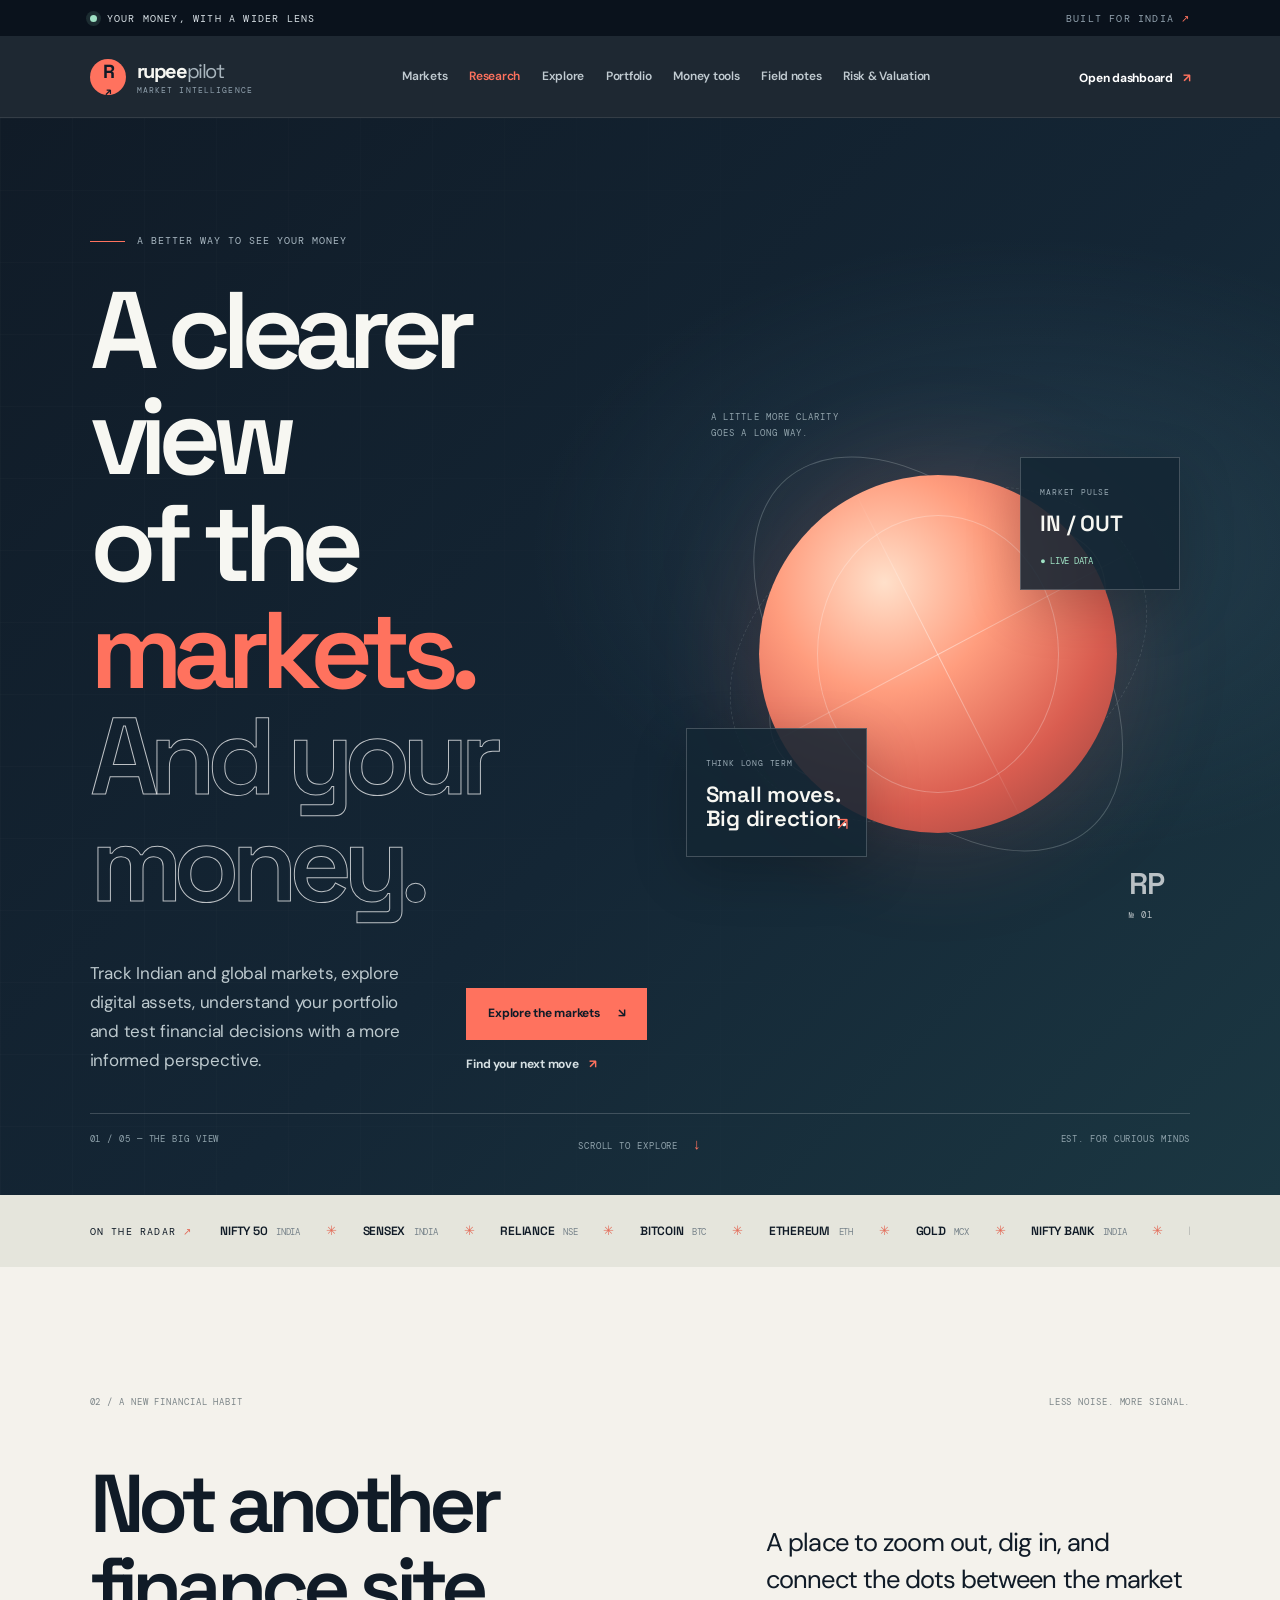
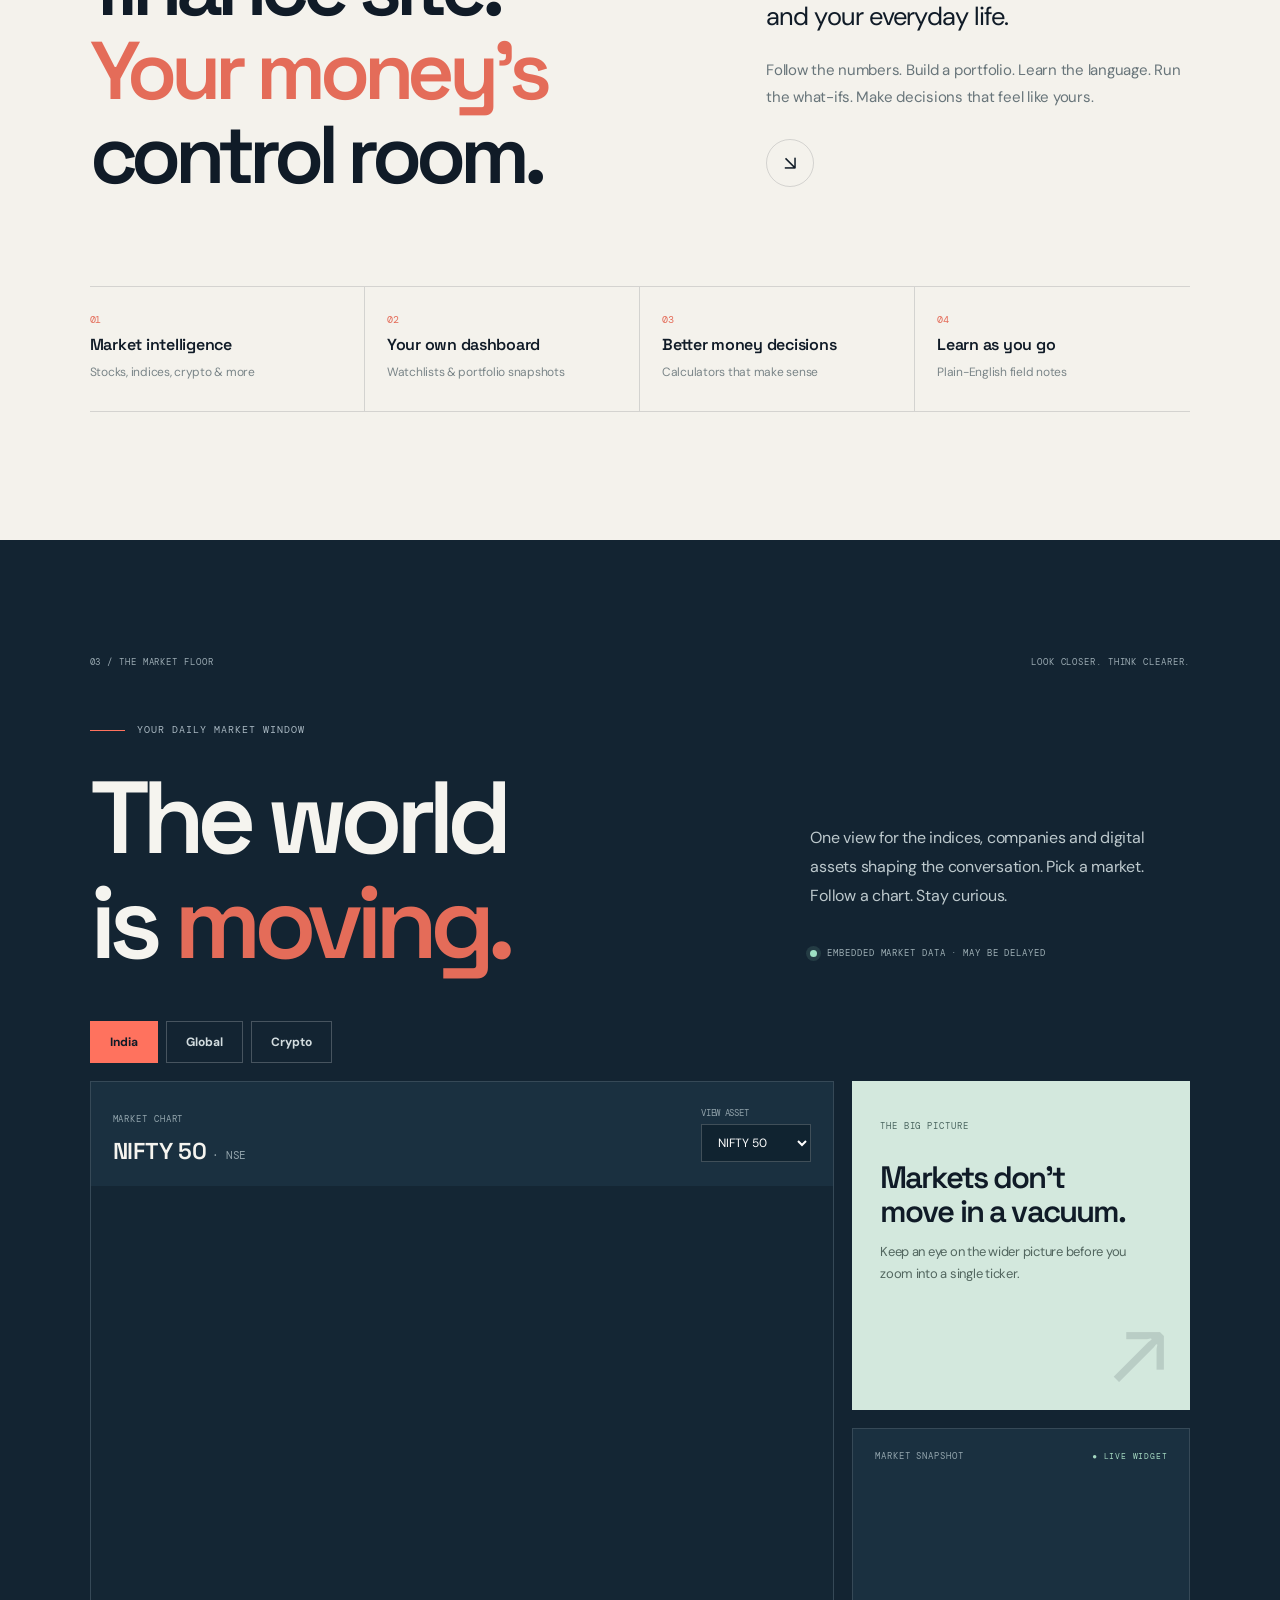
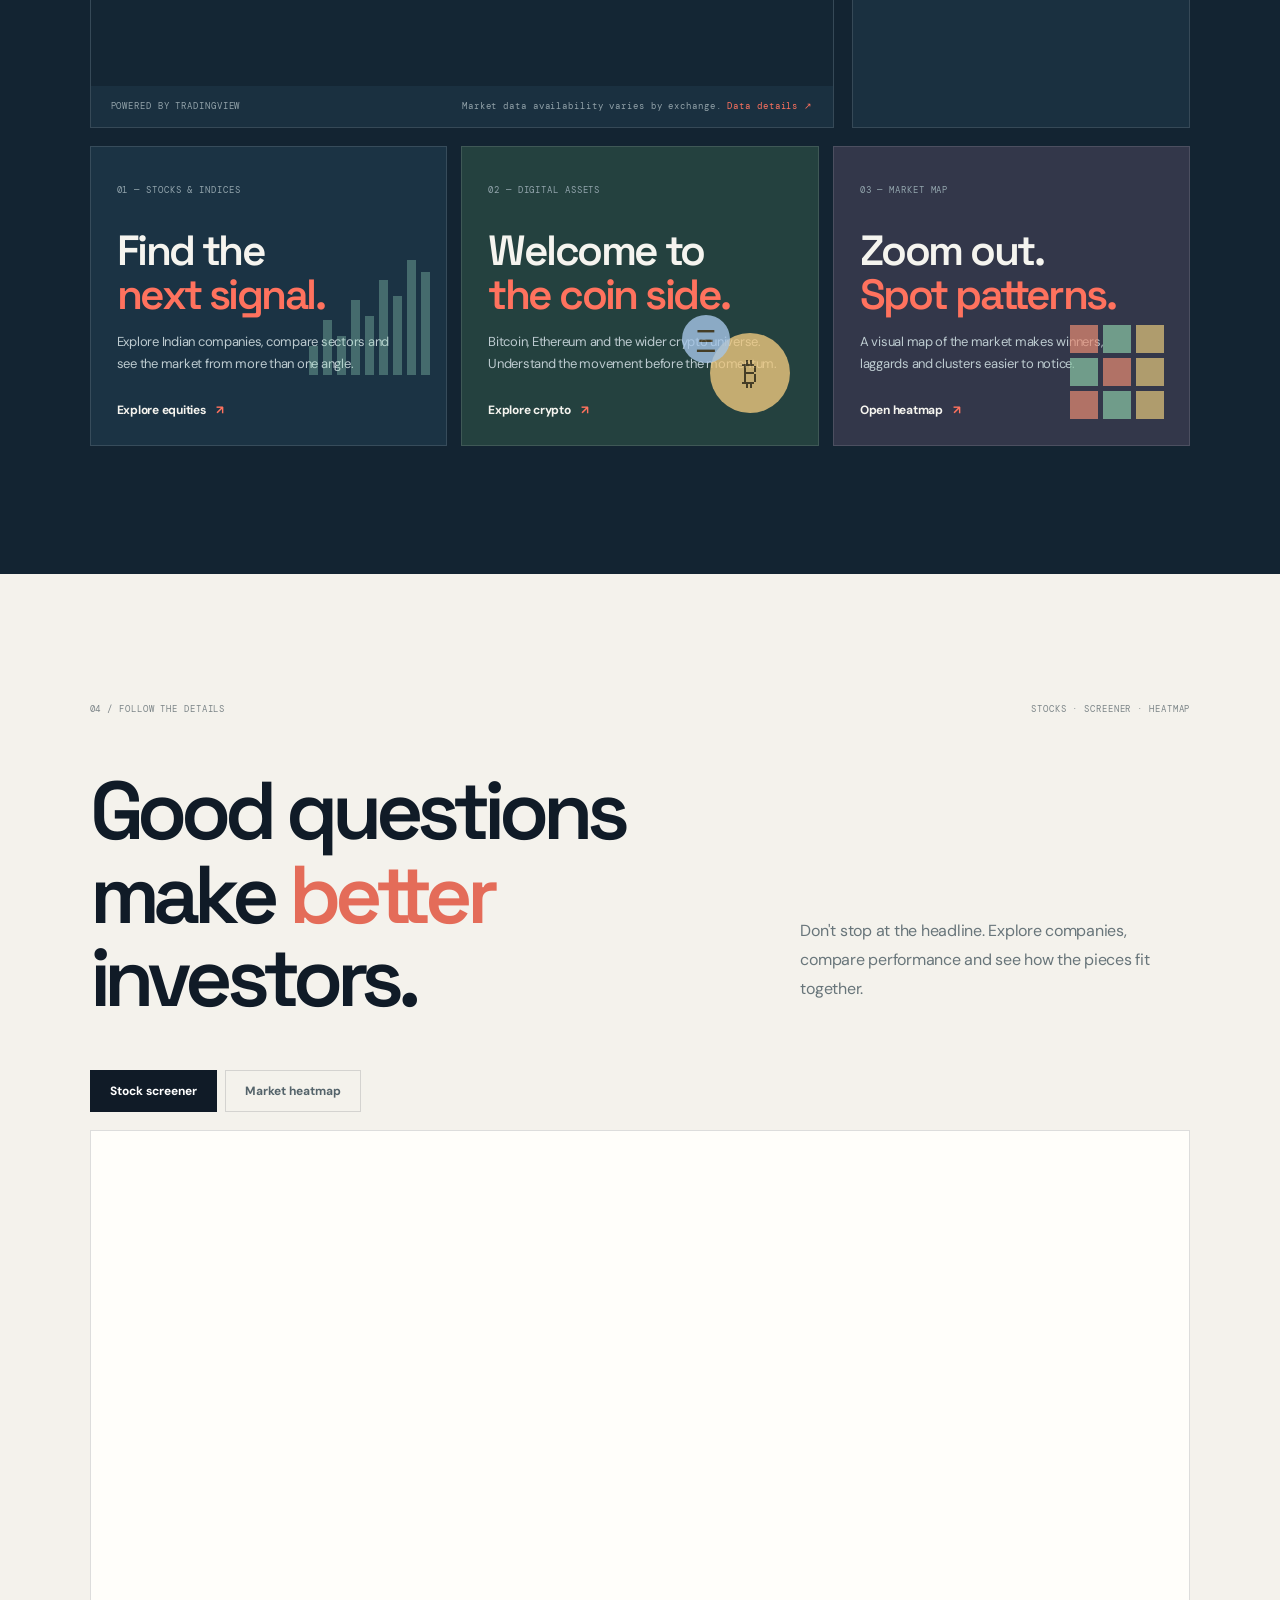
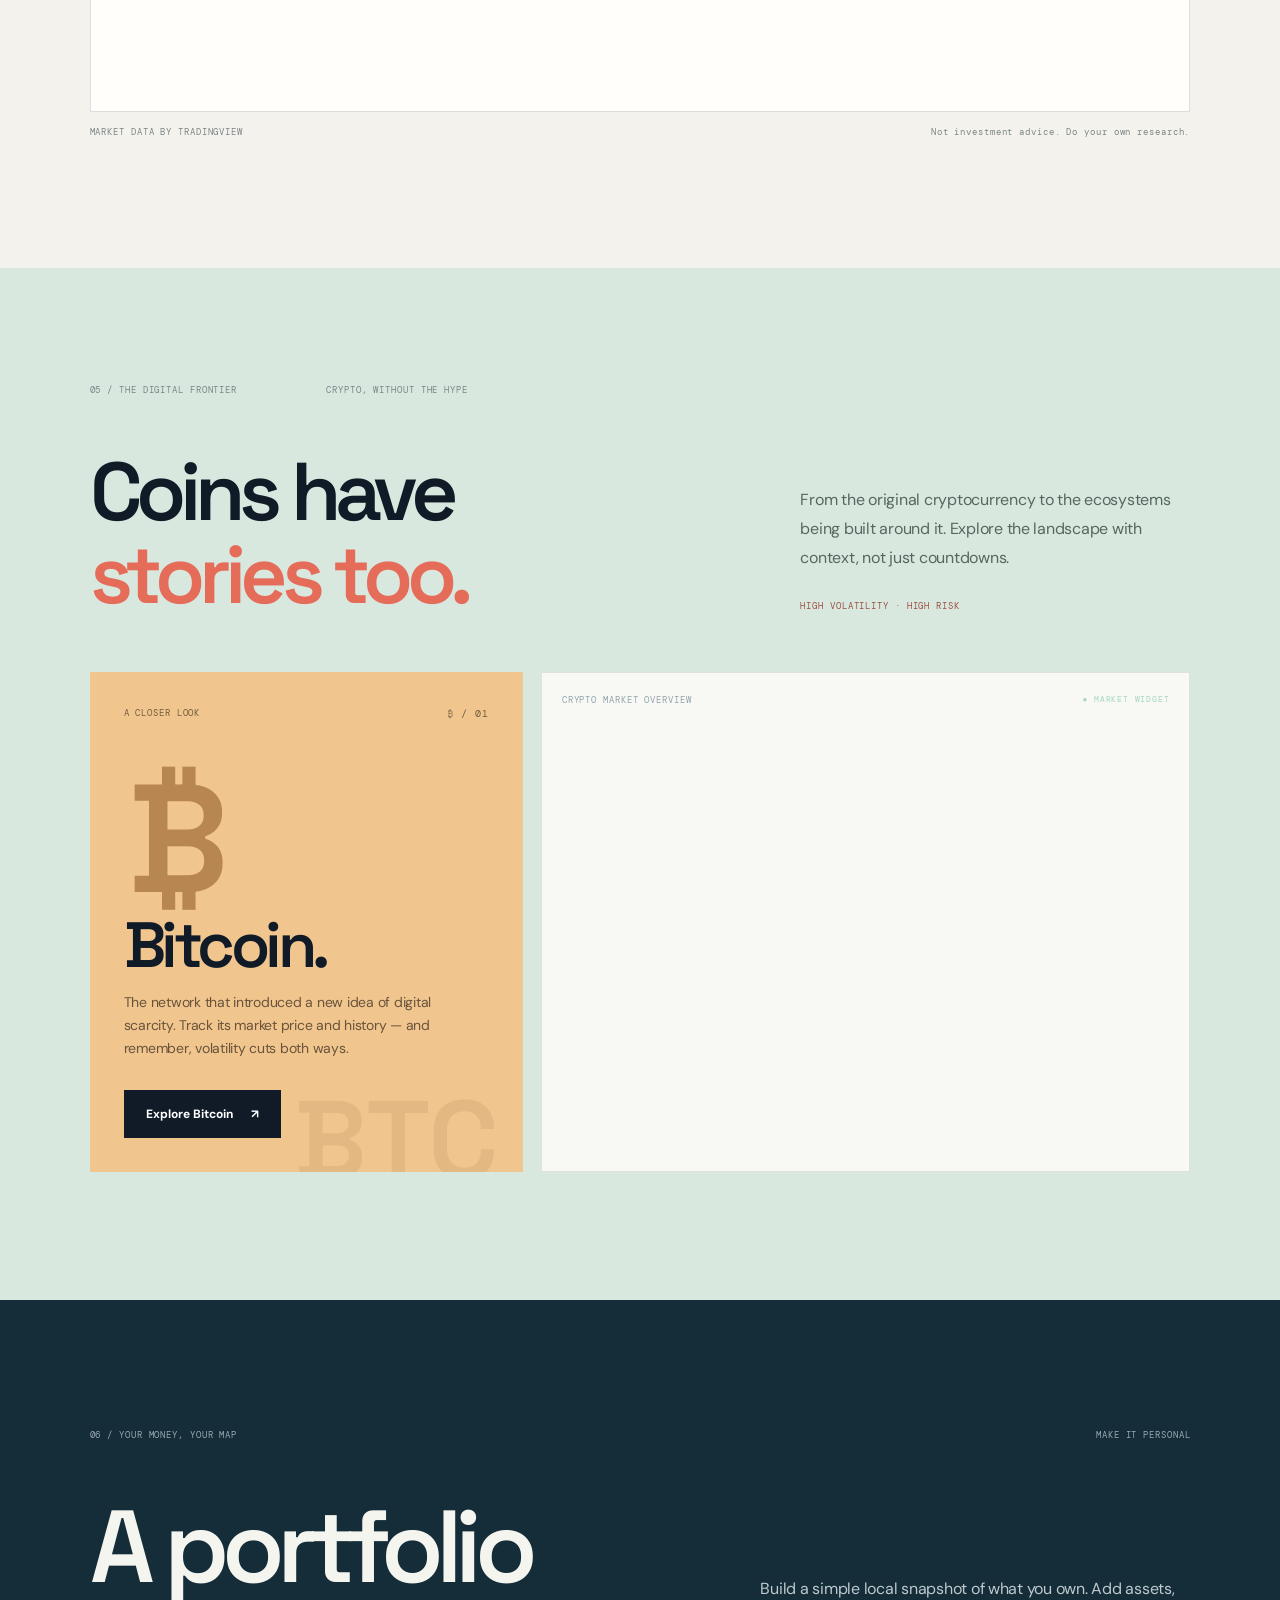
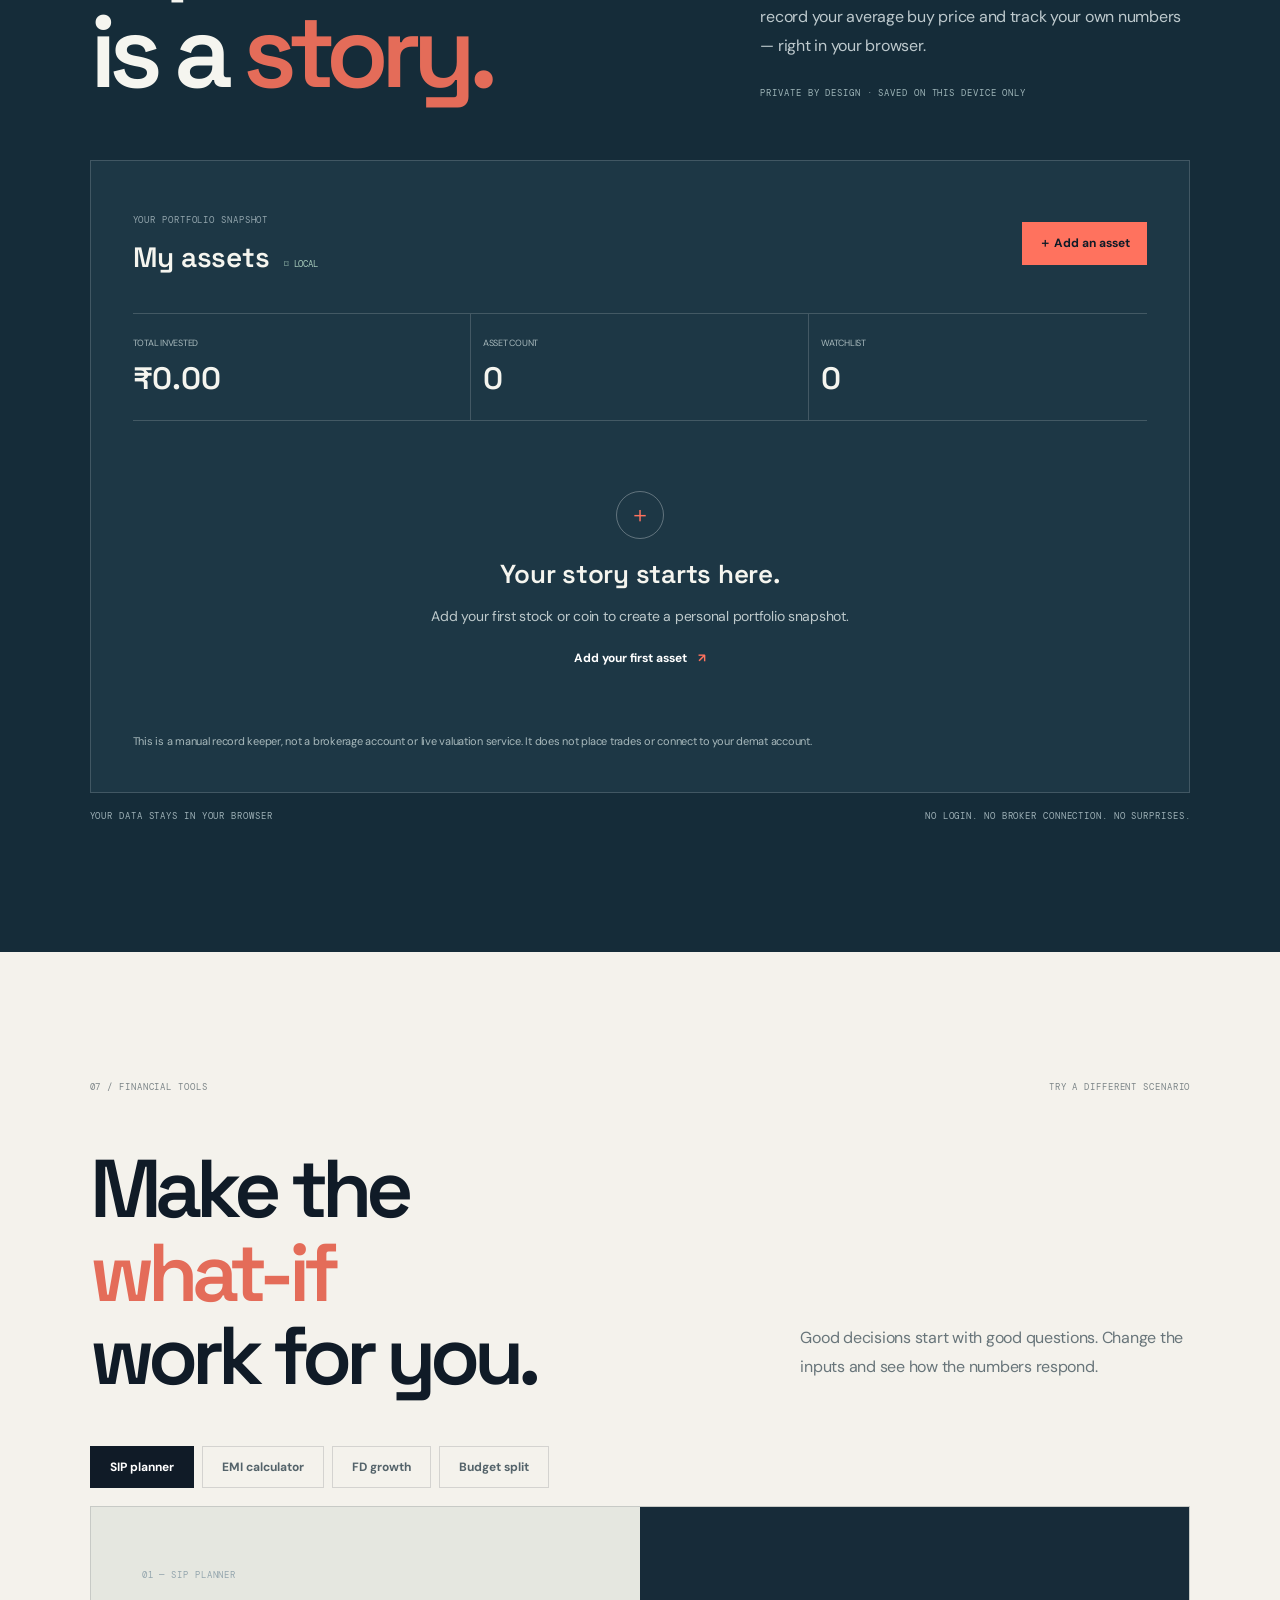
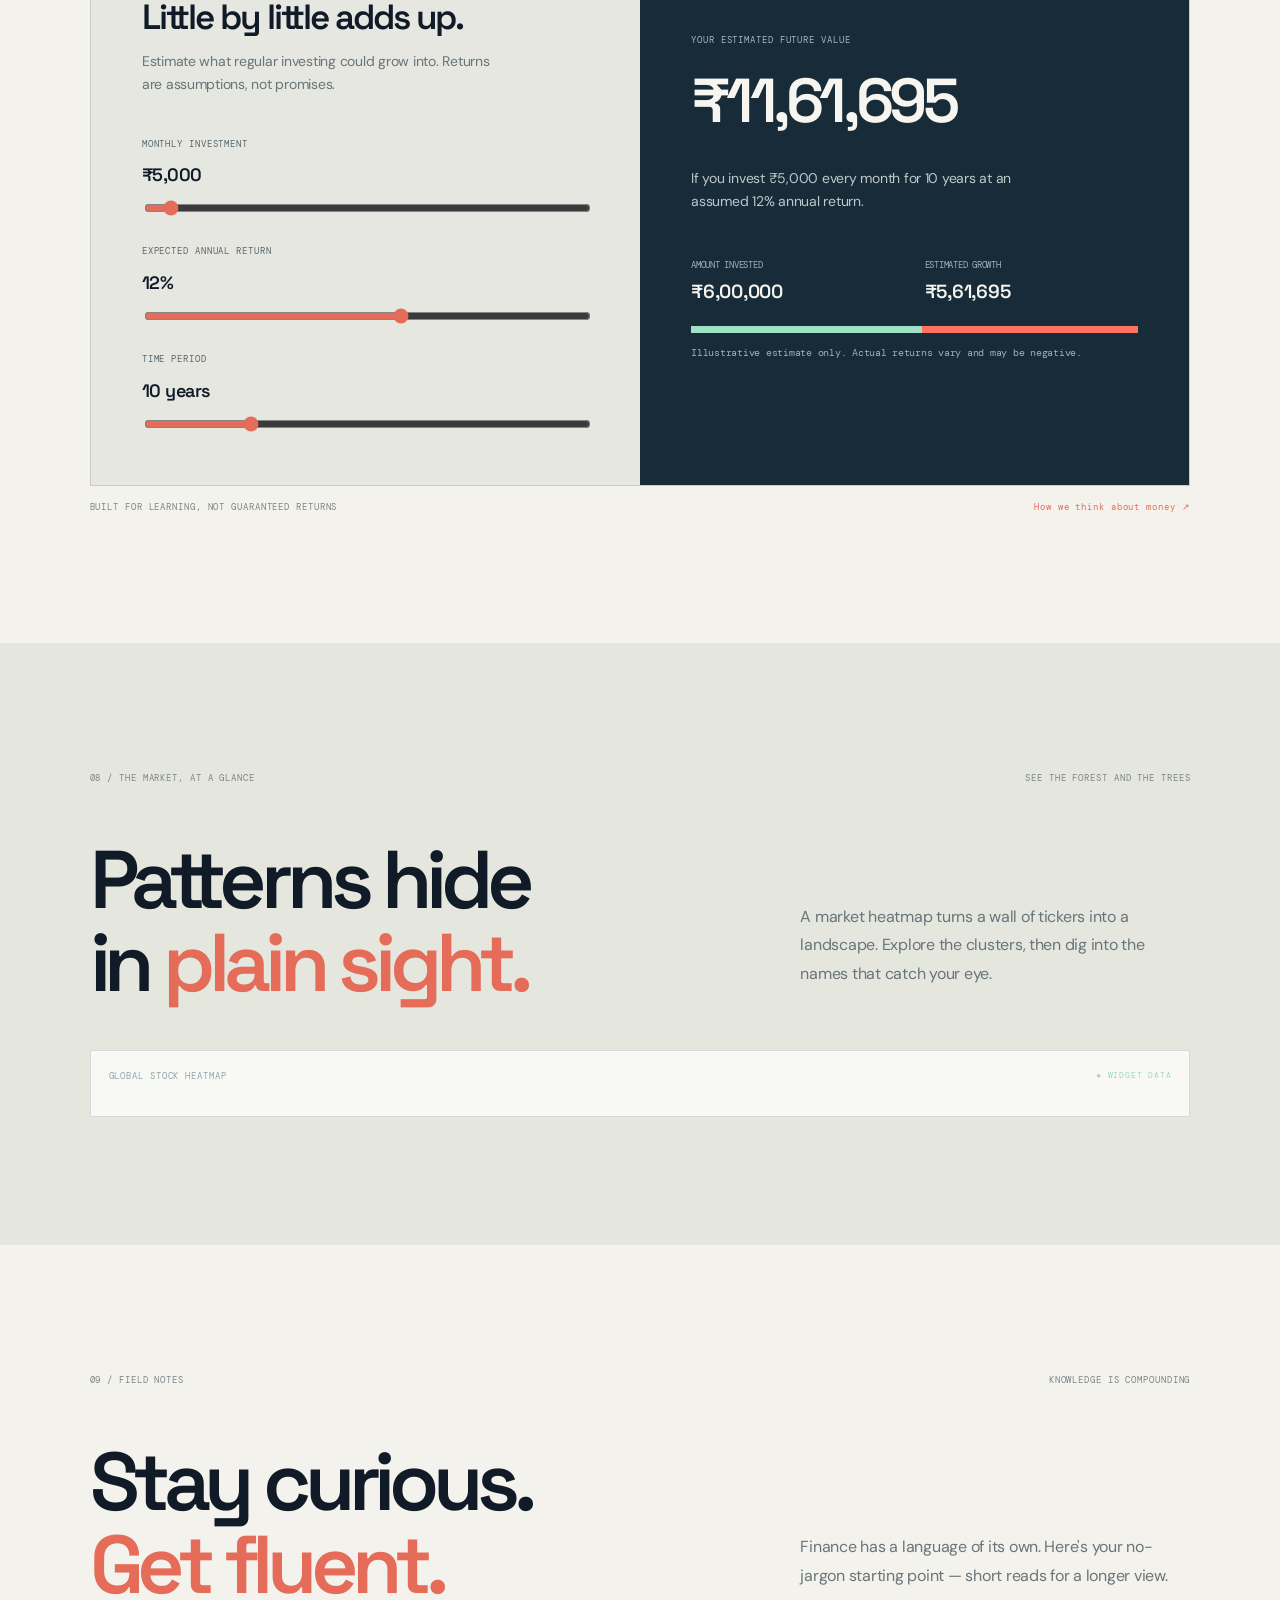
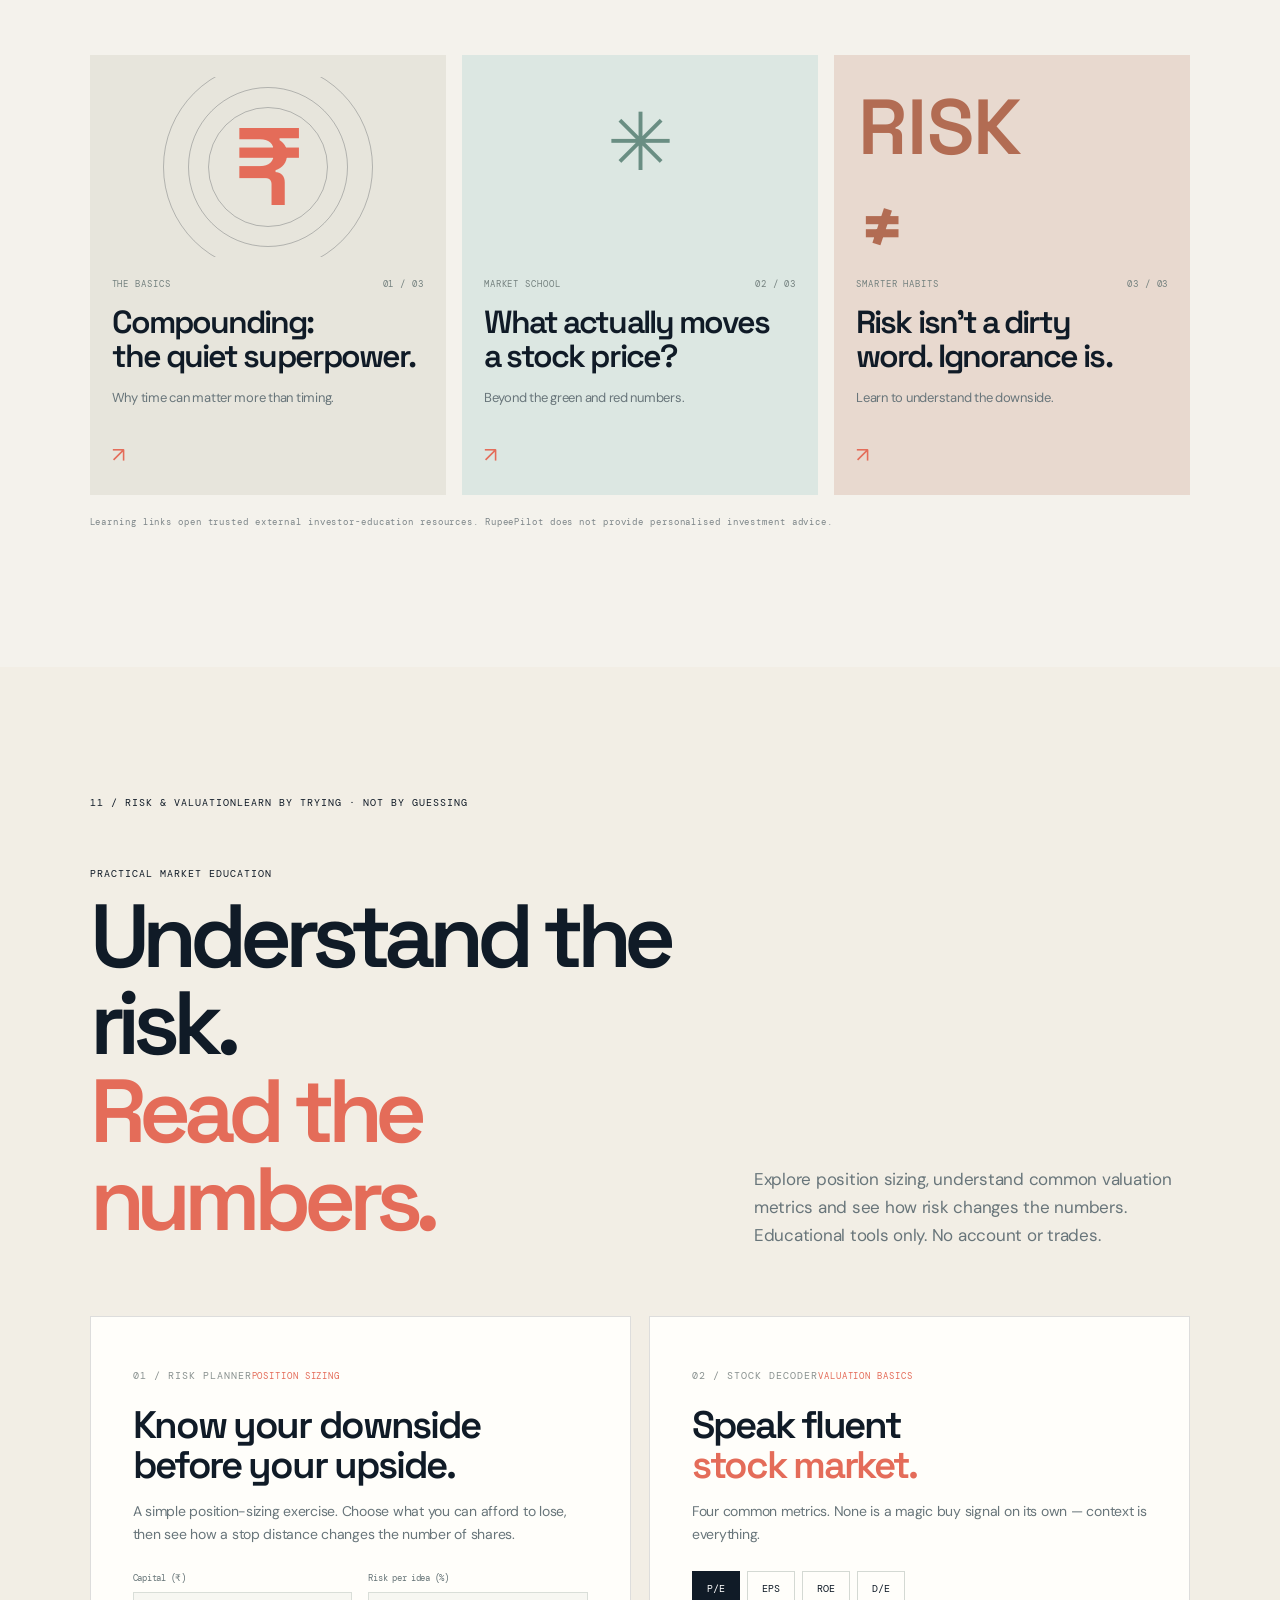
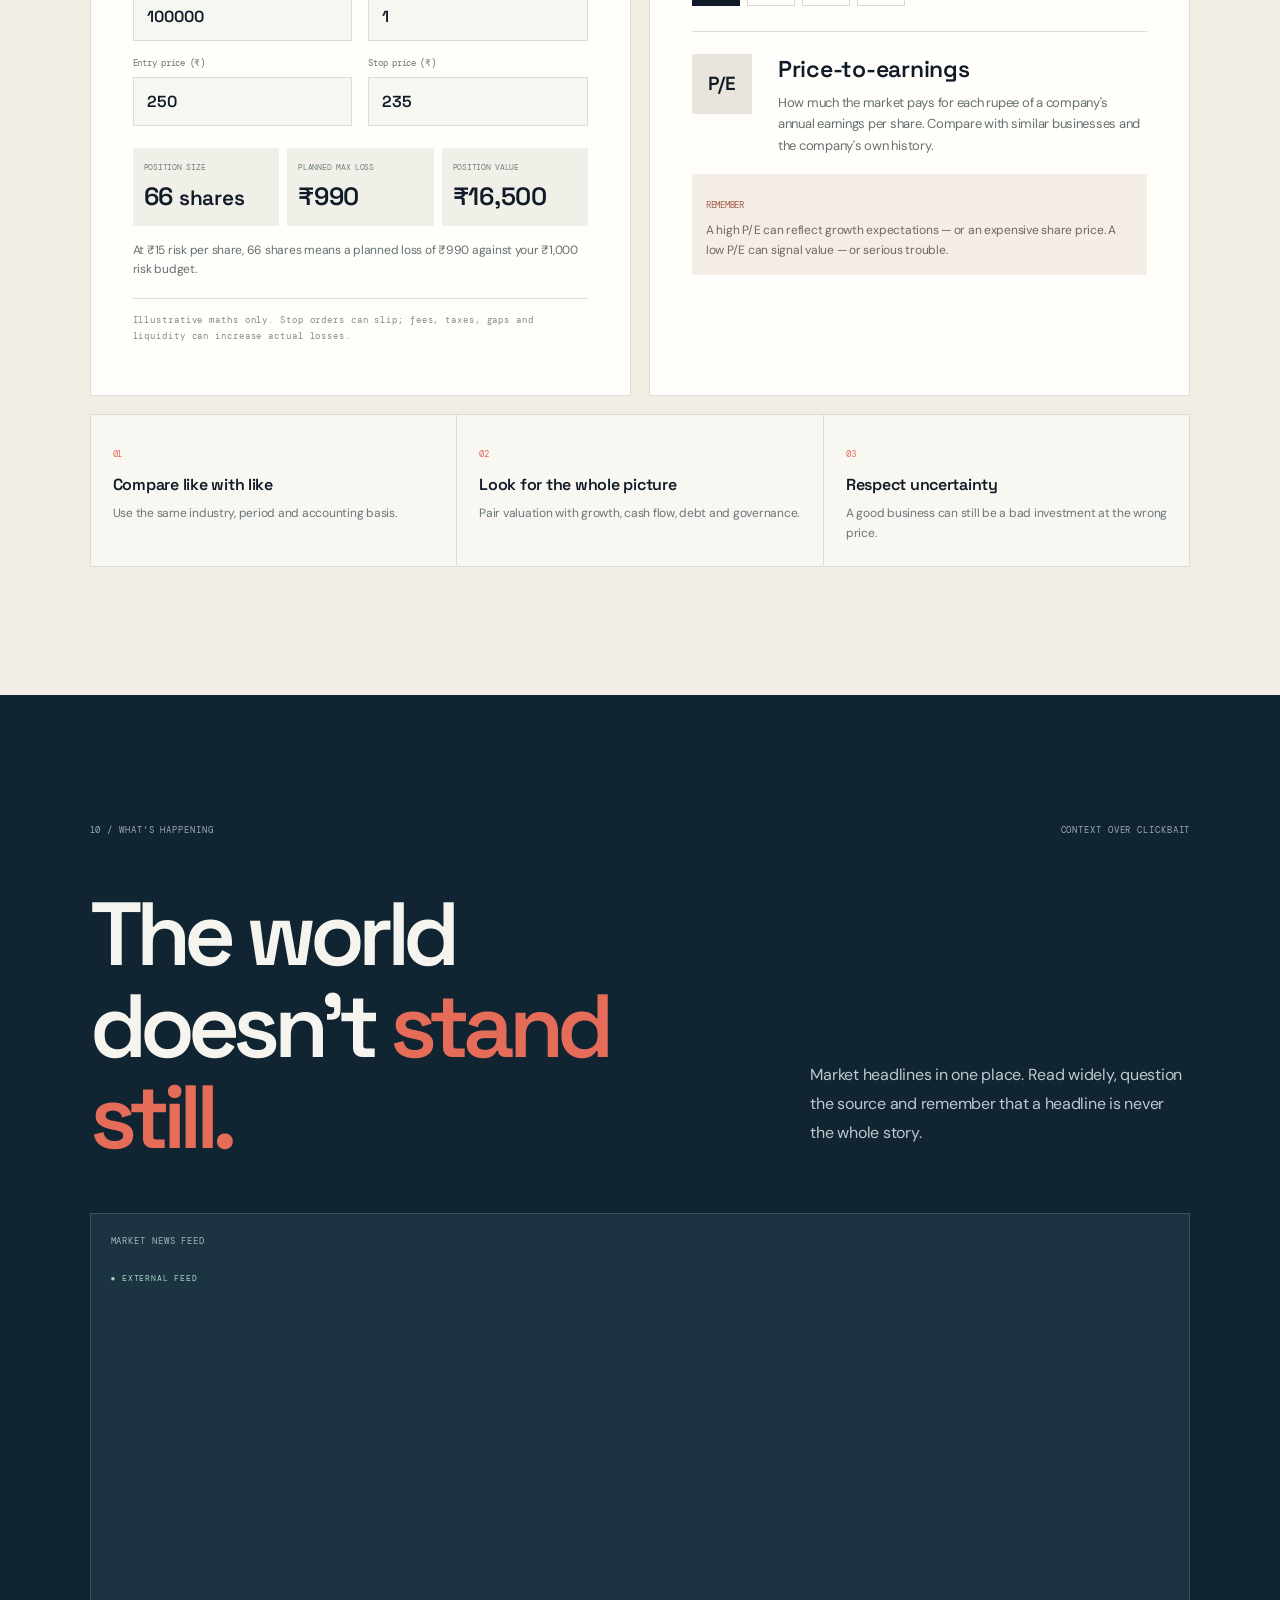
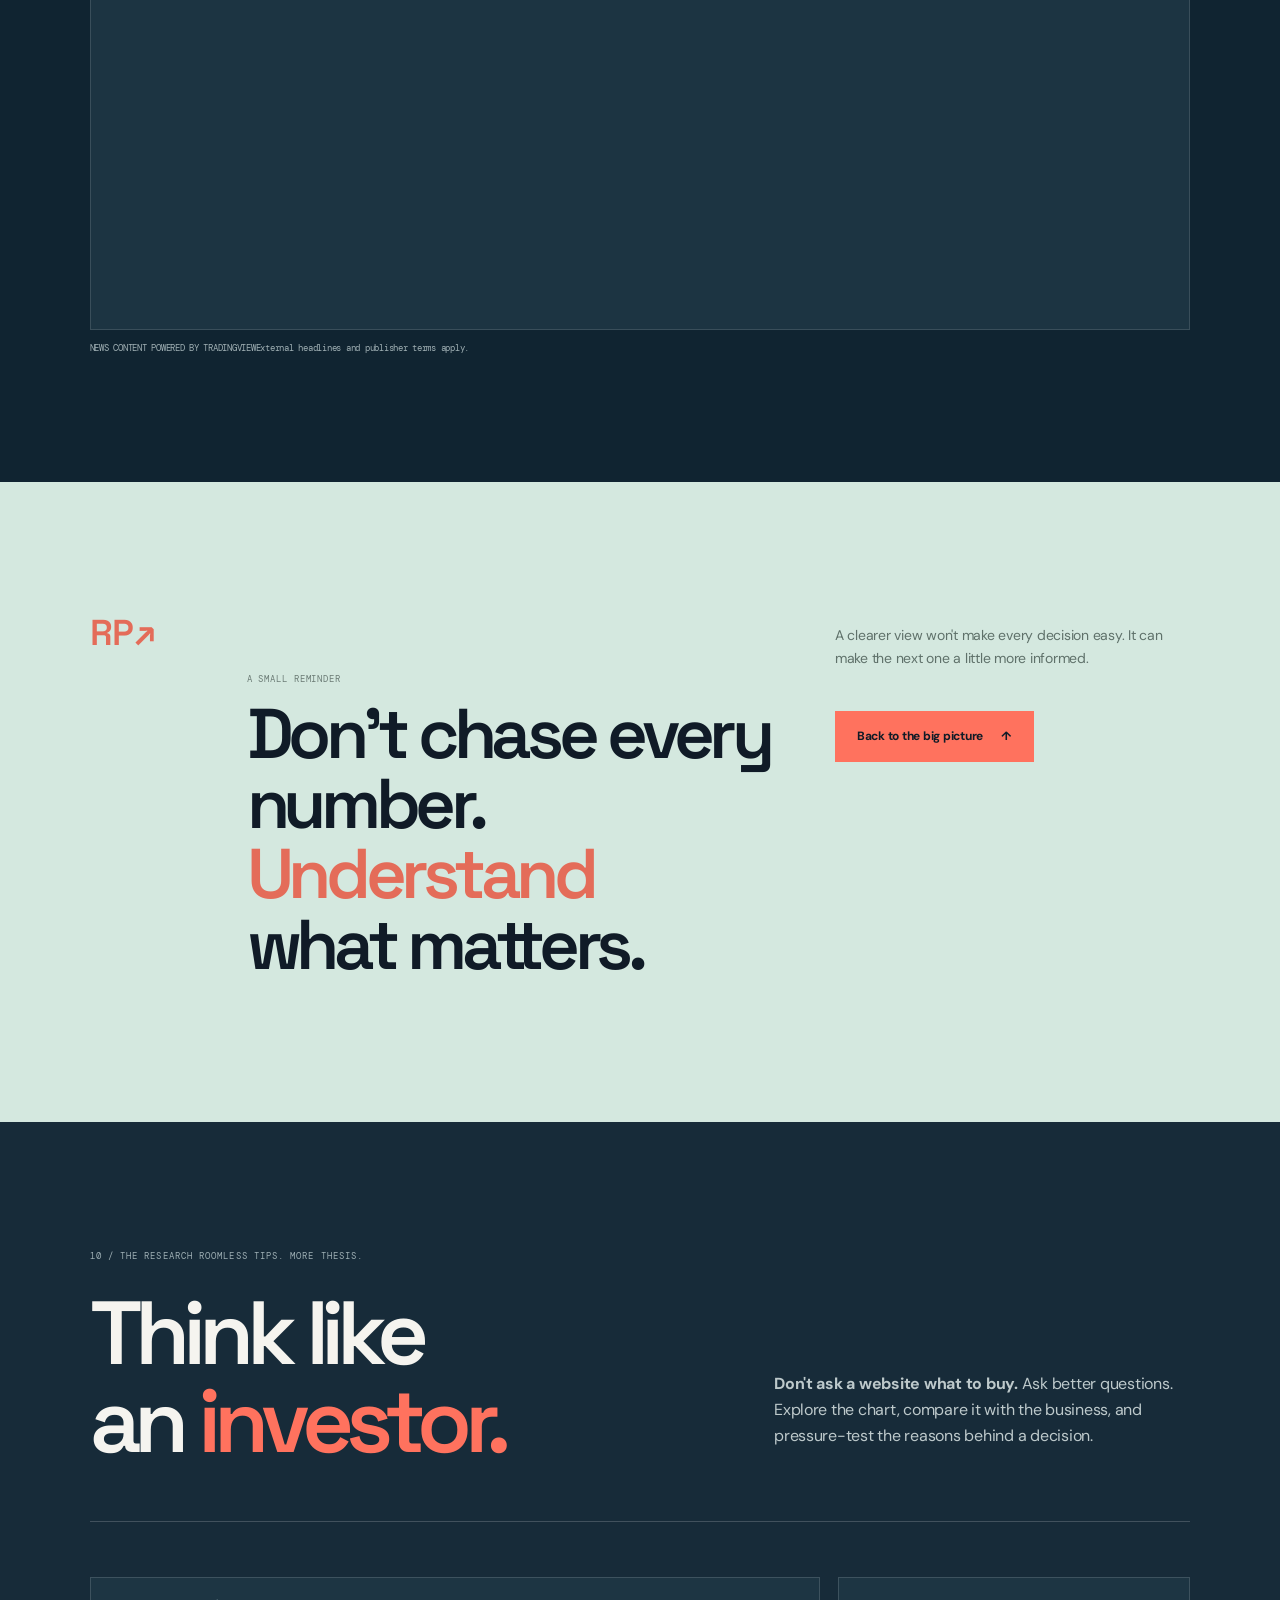
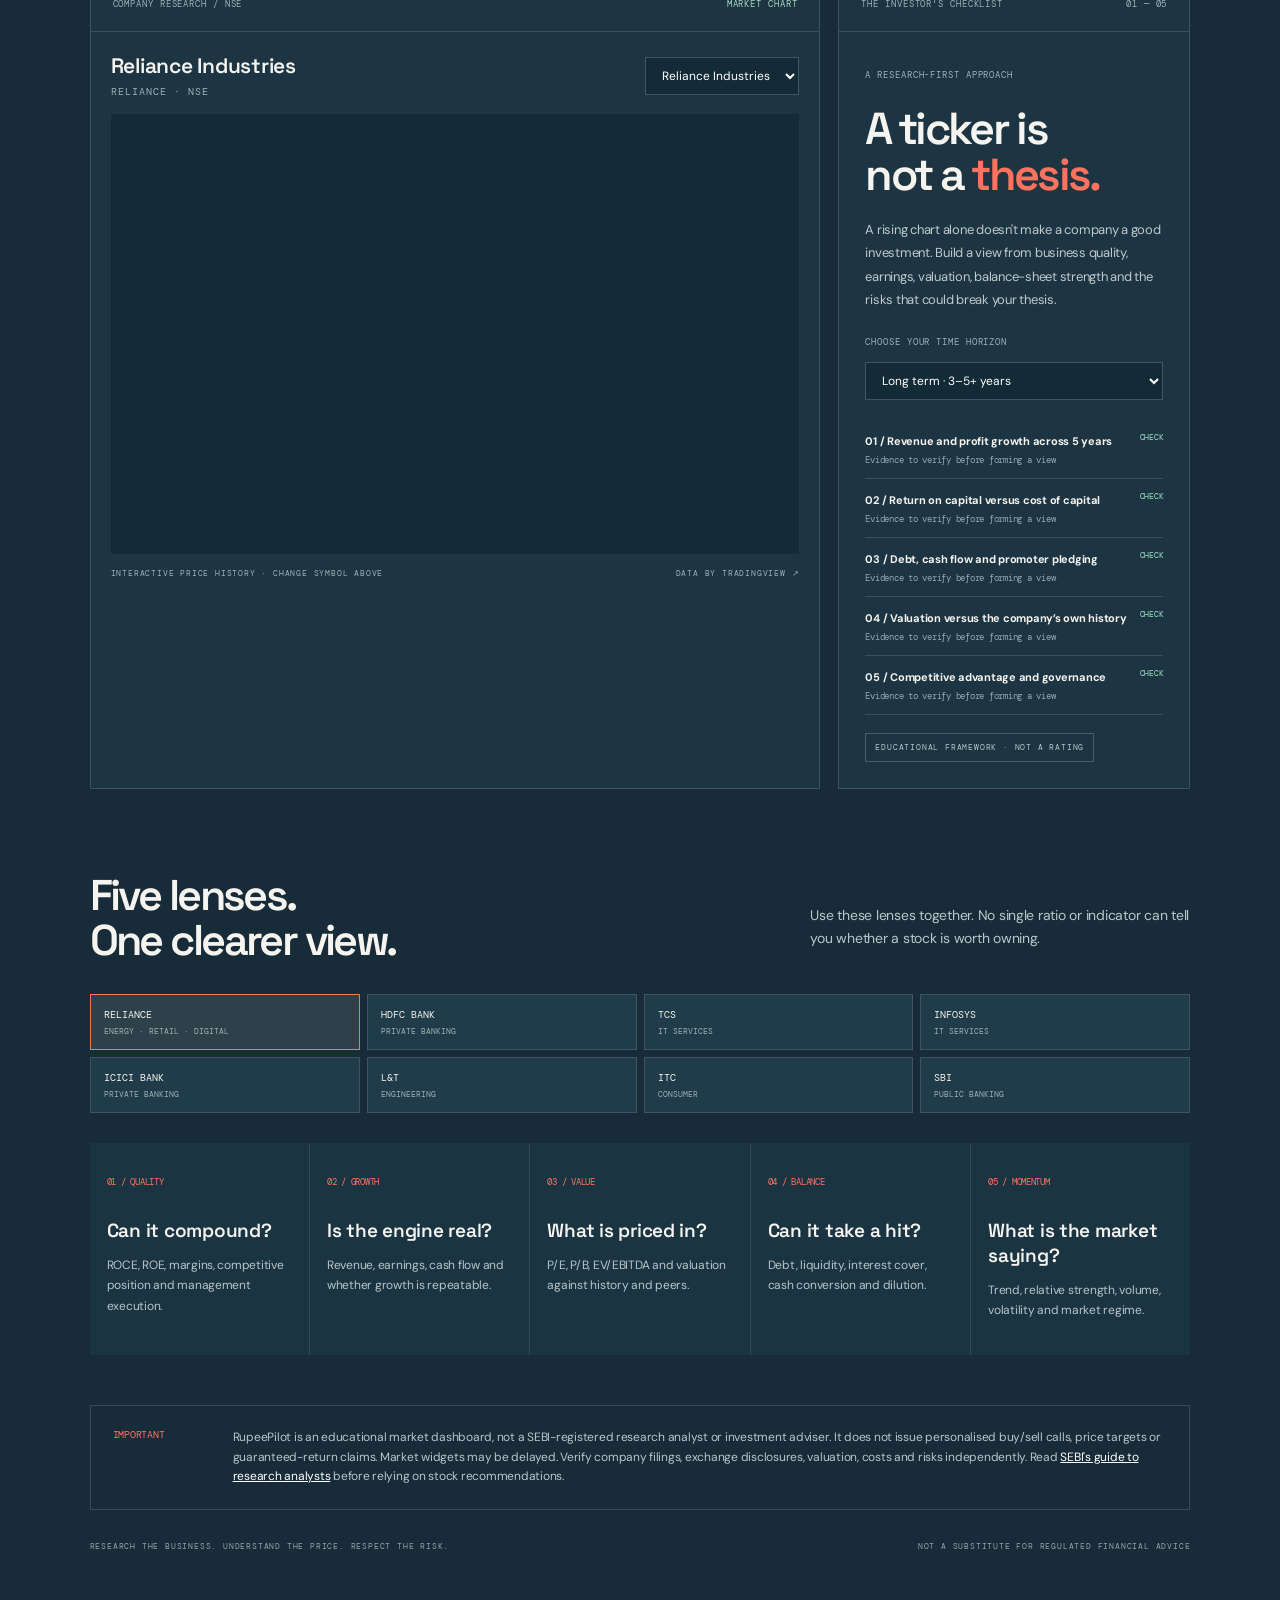
==== commit b2a3c4fc: "Set scroll surface tones and professional page metadata" ====
--- a/index.html
+++ b/index.html
@@ -3,16 +3,16 @@
 <meta charset="utf-8"><meta name="viewport" content="width=device-width,initial-scale=1"><meta name="theme-color" content="#101b27">
 <meta name="description" content="RupeePilot is your market and money cockpit. Explore Indian stocks, crypto, market charts, portfolios and smart financial tools in one place.">
 <meta property="og:title" content="RupeePilot — Make money make sense."><meta property="og:description" content="Markets, money tools and a clearer view of what comes next."><meta property="og:type" content="website">
-<title>RupeePilot — Make money make sense.</title><link rel="icon" href="assets/favicon.svg" type="image/svg+xml">
+<title>RupeePilot — Markets, research &amp; money tools</title><link rel="icon" href="assets/favicon.svg" type="image/svg+xml">
 <link rel="preconnect" href="https://fonts.googleapis.com"><link rel="preconnect" href="https://fonts.gstatic.com" crossorigin><link rel="stylesheet" href="site.css">
 <script type="module" src="https://widgets.tradingview-widget.com/w/en/tv-advanced-chart.js"></script><script type="module" src="https://widgets.tradingview-widget.com/w/en/tv-screener.js"></script><script type="module" src="https://widgets.tradingview-widget.com/w/en/tv-heatmap.js"></script><script type="module" src="https://widgets.tradingview-widget.com/w/en/tv-news-feed.js"></script>
 </head><body><a class="skip-link" href="#main">Skip to content</a>
 <div class="announcement"><span class="pulse"></span> YOUR MONEY, WITH A WIDER LENS <span class="announcement-right">BUILT FOR INDIA <span>↗</span></span></div>
 <header class="site-header" id="top"><a class="brand" href="#top" aria-label="RupeePilot home"><span class="brand-mark">R<span>↗</span></span><span>rupee<span class="brand-light">pilot</span><small>MARKET INTELLIGENCE</small></span></a><nav class="desktop-nav" aria-label="Main navigation"><a href="#markets">Markets</a><a href="#research">Research</a><a href="#explore">Explore</a><a href="#portfolio">Portfolio</a><a href="#tools">Money tools</a><a href="#learn">Field notes</a><a href="#play-lab">Risk &amp; Valuation</a></nav><div class="header-actions"><a class="header-link" href="#markets">Open dashboard <span>↗</span></a><button class="menu-toggle" id="menuToggle" aria-label="Open menu" aria-expanded="false"><span></span><span></span></button></div></header>
 <main id="main">
-<section class="hero section-pad"><div class="hero-copy reveal"><div class="eyebrow"><span class="eyebrow-line"></span> A BETTER WAY TO SEE YOUR MONEY</div><h1>A clearer view<br>of the <em>markets.</em><br><span class="outline-word">And your money.</span></h1><div class="hero-bottom"><p>Track Indian and global markets, explore digital assets, understand your portfolio and test financial decisions with a more informed perspective.</p><div class="hero-ctas"><a class="button button-lime" href="#markets">Explore the markets <span>↘</span></a><a class="text-link" href="#tools">Find your next move <span>↗</span></a></div></div></div>
+<section class="hero section-pad" data-tone="dark"><div class="hero-copy reveal"><div class="eyebrow"><span class="eyebrow-line"></span> A BETTER WAY TO SEE YOUR MONEY</div><h1>A clearer view<br>of the <em>markets.</em><br><span class="outline-word">And your money.</span></h1><div class="hero-bottom"><p>Track Indian and global markets, explore digital assets, understand your portfolio and test financial decisions with a more informed perspective.</p><div class="hero-ctas"><a class="button button-lime" href="#markets">Explore the markets <span>↘</span></a><a class="text-link" href="#tools">Find your next move <span>↗</span></a></div></div></div>
 <div class="hero-art reveal" aria-label="Abstract financial data artwork"><div class="orbit orbit-one"></div><div class="orbit orbit-two"></div><div class="orbit orbit-three"></div><div class="art-sun"></div><div class="art-ring"></div><div class="art-line art-line-a"></div><div class="art-line art-line-b"></div><div class="floating-card float-top"><span class="mini-label">MARKET PULSE</span><strong>IN / OUT</strong><span class="live-dot">● LIVE DATA</span></div><div class="floating-card float-bottom"><span class="mini-label">THINK LONG TERM</span><strong>Small moves.<br>Big direction.</strong><span class="float-arrow">↗</span></div><div class="hero-stamp">RP<br><span>№ 01</span></div><div class="art-caption">A LITTLE MORE CLARITY<br>GOES A LONG WAY.</div></div><div class="hero-meta"><span>01 / 05 — THE BIG VIEW</span><span>SCROLL TO EXPLORE <b>↓</b></span><span>EST. FOR CURIOUS MINDS</span></div></section>
-<section class="ticker-section" aria-label="Market symbols ticker"><div class="ticker-label">ON THE RADAR <span>↗</span></div><div class="ticker-window"><div class="ticker-track"><span>NIFTY 50 <b>INDIA</b></span><i>✳</i><span>SENSEX <b>INDIA</b></span><i>✳</i><span>RELIANCE <b>NSE</b></span><i>✳</i><span>BITCOIN <b>BTC</b></span><i>✳</i><span>ETHEREUM <b>ETH</b></span><i>✳</i><span>GOLD <b>MCX</b></span><i>✳</i><span>NIFTY BANK <b>INDIA</b></span><i>✳</i><span>NIFTY 50 <b>INDIA</b></span><i>✳</i><span>SENSEX <b>INDIA</b></span><i>✳</i><span>RELIANCE <b>NSE</b></span><i>✳</i><span>BITCOIN <b>BTC</b></span><i>✳</i><span>ETHEREUM <b>ETH</b></span><i>✳</i><span>GOLD <b>MCX</b></span><i>✳</i><span>NIFTY BANK <b>INDIA</b></span><i>✳</i></div></div></section>
+<section class="ticker-section" data-tone="light" aria-label="Market symbols ticker"><div class="ticker-label">ON THE RADAR <span>↗</span></div><div class="ticker-window"><div class="ticker-track"><span>NIFTY 50 <b>INDIA</b></span><i>✳</i><span>SENSEX <b>INDIA</b></span><i>✳</i><span>RELIANCE <b>NSE</b></span><i>✳</i><span>BITCOIN <b>BTC</b></span><i>✳</i><span>ETHEREUM <b>ETH</b></span><i>✳</i><span>GOLD <b>MCX</b></span><i>✳</i><span>NIFTY BANK <b>INDIA</b></span><i>✳</i><span>NIFTY 50 <b>INDIA</b></span><i>✳</i><span>SENSEX <b>INDIA</b></span><i>✳</i><span>RELIANCE <b>NSE</b></span><i>✳</i><span>BITCOIN <b>BTC</b></span><i>✳</i><span>ETHEREUM <b>ETH</b></span><i>✳</i><span>GOLD <b>MCX</b></span><i>✳</i><span>NIFTY BANK <b>INDIA</b></span><i>✳</i></div></div></section>
 <section class="intro section-pad" id="explore" data-tone="light"><div class="section-kicker"><span>02 / A NEW FINANCIAL HABIT</span><span>LESS NOISE. MORE SIGNAL.</span></div><div class="intro-grid"><h2 class="display-title reveal">Not another<br>finance site.<br><em>Your money's</em><br>control room.</h2><div class="intro-aside reveal"><p class="large-copy">A place to zoom out, dig in, and connect the dots between the market and your everyday life.</p><p class="muted-copy">Follow the numbers. Build a portfolio. Learn the language. Run the what-ifs. Make decisions that feel like yours.</p><a class="round-link" href="#markets" aria-label="Go to market dashboard">↘</a></div></div><div class="feature-strip"><div><span class="feature-number">01</span><strong>Market intelligence</strong><small>Stocks, indices, crypto & more</small></div><div><span class="feature-number">02</span><strong>Your own dashboard</strong><small>Watchlists & portfolio snapshots</small></div><div><span class="feature-number">03</span><strong>Better money decisions</strong><small>Calculators that make sense</small></div><div><span class="feature-number">04</span><strong>Learn as you go</strong><small>Plain-English field notes</small></div></div></section>
 <section class="market-section section-pad" id="markets" data-tone="dark"><div class="section-kicker light-kicker"><span>03 / THE MARKET FLOOR</span><span>LOOK CLOSER. THINK CLEARER.</span></div><div class="market-heading"><div><div class="eyebrow eyebrow-light"><span class="eyebrow-line"></span> YOUR DAILY MARKET WINDOW</div><h2 class="display-title reveal">The world<br>is <em>moving.</em></h2></div><div class="market-intro"><p>One view for the indices, companies and digital assets shaping the conversation. Pick a market. Follow a chart. Stay curious.</p><span class="data-note"><span class="pulse"></span> EMBEDDED MARKET DATA · MAY BE DELAYED</span></div></div>
 <div class="market-tabs" role="tablist" aria-label="Choose market view"><button class="market-tab active" role="tab" aria-selected="true" data-market="india">India</button><button class="market-tab" role="tab" aria-selected="false" data-market="global">Global</button><button class="market-tab" role="tab" aria-selected="false" data-market="crypto">Crypto</button></div>
--- a/site.css
+++ b/site.css
@@ -13,9 +13,9 @@
 .tools-section{padding-top:clamp(90px,10vw,145px);padding-bottom:clamp(90px,10vw,145px)}.tools-heading>p,.heatmap-heading>p,.stories-heading>p{max-width:390px;color:#68757a;font-size:16px;line-height:1.8}.tool-tabs{margin:48px 0 18px}.tool-lab{display:grid;grid-template-columns:1fr 1fr;min-height:470px;border:1px solid var(--line);background:#e5e7e0}.tool-inputs{padding:clamp(25px,4vw,52px);display:flex;flex-direction:column;justify-content:center;gap:26px}.tool-intro h3{font:600 35px/1.1 var(--display);letter-spacing:-.06em;margin:12px 0}.tool-intro p{font-size:14px;color:#68757a;max-width:360px}.field-label{display:flex;flex-direction:column;gap:12px;color:#58676c;font-size:9px}.field-label span{font:600 18px var(--display);color:var(--ink);letter-spacing:-.03em}.field-label input[type=range]{width:100%;accent-color:#e46c59;cursor:pointer}.tool-result{position:relative;overflow:hidden;background:#172b39;color:#f6f5ef;padding:clamp(28px,4vw,52px);display:flex;flex-direction:column;justify-content:center}.tool-result .panel-label{color:#a5b8bc}.result-value{font:600 clamp(38px,5vw,62px)/1.05 var(--display);letter-spacing:-.07em;margin:20px 0}.tool-result p{font-size:14px;color:#bdc9ca;max-width:380px}.result-breakdown{display:grid;grid-template-columns:1fr 1fr;gap:20px;margin-top:32px}.result-breakdown span{display:block;font:9px var(--mono);color:#9fb2b5}.result-breakdown strong{font:600 19px var(--display);display:block;margin-top:8px}.result-bar{height:7px;background:#3c515b;display:flex;margin:22px 0 13px}.result-bar span:first-child{background:#9fe1c4}.result-bar span:last-child{background:var(--accent)}.tool-result small{font:10px var(--mono);color:#9fb2b5}.tools-foot{display:flex;justify-content:space-between;color:#7b8587;padding-top:14px;font-size:9px}.tools-foot a{color:#e46c59}
 .heatmap-section{background:#e5e7df;padding-top:clamp(90px,10vw,135px);padding-bottom:clamp(90px,10vw,135px)}.heatmap-heading{margin-bottom:45px}.heatmap-frame{background:#f8f8f4;padding:18px}.heatmap-top{display:flex;justify-content:space-between;margin-bottom:14px}
 .stories-section{padding-top:clamp(90px,10vw,145px);padding-bottom:clamp(90px,10vw,145px)}.stories-heading{margin-bottom:48px}.story-grid{display:grid;grid-template-columns:repeat(3,1fr);gap:16px}.story-card{min-height:440px;background:#e7e5dc;padding:22px;position:relative;display:flex;flex-direction:column;transition:transform .35s var(--ease),background .3s}.story-card:hover{transform:translateY(-5px);background:#e1e7df}.story-two{background:#dce7e2}.story-three{background:#e8d9cf}.story-art{height:180px;display:grid;place-items:center;position:relative;overflow:hidden}.art-compound>span{font:600 110px var(--display);color:#e46c59;z-index:1}.art-compound i{position:absolute;width:160px;height:160px;border:1px solid rgba(16,27,39,.25);border-radius:50%}.art-compound i:nth-child(2){width:120px;height:120px}.art-compound i:nth-child(3){width:210px;height:210px}.art-market .art-cross{font-size:80px;color:#6a8e83}.art-bars{display:flex;align-items:flex-end;gap:8px;height:110px}.art-bars i{width:17px;background:#5f8c7c}.art-bars i:nth-child(2n){background:#e46c59}.art-risk{font:600 78px var(--display);color:#b26c53}.story-meta{display:flex;justify-content:space-between;color:#74817f;margin:20px 0 13px;font-size:9px}.story-card h3{font:600 clamp(25px,2.5vw,33px)/1.08 var(--display);letter-spacing:-.06em;margin:0}.story-card p{font-size:13px;color:#68757a}.story-arrow{margin-top:auto;color:#e46c59;font-size:21px}.story-note{color:#7c8588;font-size:9px;margin-top:20px}
-.play-lab{background:#f2eee5;color:var(--ink);padding-top:clamp(90px,10vw,140px);padding-bottom:clamp(90px,10vw,140px)}.play-heading{max-width:920px;padding:45px 0 50px}.play-heading h2{font:600 clamp(58px,7vw,104px)/.98 var(--display);letter-spacing:-.08em;margin:0 0 22px}.play-heading h2 em{font-style:normal;color:#e46c59}.play-heading>p{font-size:17px;color:#68757a;max-width:600px}.play-grid{display:grid;grid-template-columns:1fr 1fr;gap:18px}.play-card{background:#fffefa;border:1px solid var(--line);padding:clamp(24px,3.4vw,42px);min-width:0;transition:box-shadow .3s,border-color .3s}.play-card:hover{border-color:rgba(228,108,89,.35);box-shadow:0 18px 45px rgba(16,27,39,.07)}.play-card h3{font:600 clamp(28px,3vw,40px)/1.05 var(--display);letter-spacing:-.06em;margin:18px 0 12px}.play-card h3 em{font-style:normal;color:#e46c59}.play-intro{font-size:14px;color:#68757a}.play-index{color:#8a9290}.play-tag{color:#e46c59;font-size:9px}.risk-fields{display:grid;grid-template-columns:1fr 1fr;gap:16px;margin-top:26px}.risk-fields label{font:9px var(--mono);color:#667477;display:flex;flex-direction:column;gap:8px}.risk-fields input{width:100%;min-width:0;padding:13px;border:1px solid #d9ded8;background:#f7f7f2;color:var(--ink);font:600 16px var(--display);outline:none}.risk-fields input:focus{border-color:#e46c59;box-shadow:0 0 0 3px rgba(228,108,89,.1)}.risk-result{display:grid;grid-template-columns:repeat(3,1fr);gap:8px;margin-top:22px}.risk-result>div{background:#f0f0e9;padding:14px 11px}.risk-result span{display:block;font:8px var(--mono);color:#73807e}.risk-result strong{display:block;font:600 clamp(17px,2vw,25px) var(--display);margin-top:8px}.risk-explain{font-size:12px;color:#63716f;margin-top:15px}.play-footnote{border-top:1px solid var(--line);padding-top:14px;margin-top:18px;color:#808987;font-size:9px;line-height:1.7}.term-tabs{display:flex;gap:7px;flex-wrap:wrap;margin:25px 0}.term-tab{padding:10px 14px;background:transparent;border:1px solid #d4d9d3;font:10px var(--mono);cursor:pointer}.term-tab.active{background:var(--ink);color:#fff;border-color:var(--ink)}.term-definition{border-top:1px solid var(--line);padding-top:22px;display:grid;grid-template-columns:70px 1fr;gap:16px}.term-symbol{width:60px;height:60px;display:grid;place-items:center;background:#e9e5dc;font:600 19px var(--display)}.term-definition h4{font:600 23px var(--display);margin:0 0 8px}.term-definition p{font-size:13px;color:#65716e;margin:0}.term-caution{background:#f4eee6;padding:14px;margin-top:18px}.term-caution span{font:9px var(--mono);color:#a15d4c}.term-caution p{font-size:12px;color:#72665d;margin:5px 0 0}.play-principles{display:grid;grid-template-columns:repeat(4,1fr);gap:1px;background:#d9ddd6;margin-top:18px;border:1px solid #d9ddd6}.play-principles>div{background:#f8f7f1;padding:22px}.play-principles span{font:9px var(--mono);color:#e46c59}.play-principles strong{display:block;font:600 16px var(--display);margin:9px 0}.play-principles p{font-size:12px;color:#68757a;margin:0}
+.play-lab{background:#f2eee5;color:var(--ink);padding-top:clamp(90px,10vw,140px);padding-bottom:clamp(90px,10vw,140px)}.play-heading{max-width:none;padding:45px 0 50px;display:grid;grid-template-columns:1.1fr .8fr;align-items:end;gap:5vw}.play-heading h2{font:600 clamp(58px,7vw,104px)/.98 var(--display);letter-spacing:-.08em;margin:0 0 22px}.play-heading h2 em{font-style:normal;color:#e46c59}.play-heading>p{font-size:17px;color:#68757a;max-width:600px}.play-grid{display:grid;grid-template-columns:1fr 1fr;gap:18px}.play-card{background:#fffefa;border:1px solid var(--line);padding:clamp(24px,3.4vw,42px);min-width:0;transition:box-shadow .3s,border-color .3s}.play-card:hover{border-color:rgba(228,108,89,.35);box-shadow:0 18px 45px rgba(16,27,39,.07)}.play-card h3{font:600 clamp(28px,3vw,40px)/1.05 var(--display);letter-spacing:-.06em;margin:18px 0 12px}.play-card h3 em{font-style:normal;color:#e46c59}.play-intro{font-size:14px;color:#68757a}.play-index{color:#8a9290}.play-tag{color:#e46c59;font-size:9px}.risk-fields{display:grid;grid-template-columns:1fr 1fr;gap:16px;margin-top:26px}.risk-fields label{font:9px var(--mono);color:#667477;display:flex;flex-direction:column;gap:8px}.risk-fields input{width:100%;min-width:0;padding:13px;border:1px solid #d9ded8;background:#f7f7f2;color:var(--ink);font:600 16px var(--display);outline:none}.risk-fields input:focus{border-color:#e46c59;box-shadow:0 0 0 3px rgba(228,108,89,.1)}.risk-result{display:grid;grid-template-columns:repeat(3,1fr);gap:8px;margin-top:22px}.risk-result>div{background:#f0f0e9;padding:14px 11px}.risk-result span{display:block;font:8px var(--mono);color:#73807e}.risk-result strong{display:block;font:600 clamp(17px,2vw,25px) var(--display);margin-top:8px}.risk-explain{font-size:12px;color:#63716f;margin-top:15px}.play-footnote{border-top:1px solid var(--line);padding-top:14px;margin-top:18px;color:#808987;font-size:9px;line-height:1.7}.term-tabs{display:flex;gap:7px;flex-wrap:wrap;margin:25px 0}.term-tab{padding:10px 14px;background:transparent;border:1px solid #d4d9d3;font:10px var(--mono);cursor:pointer}.term-tab.active{background:var(--ink);color:#fff;border-color:var(--ink)}.term-definition{border-top:1px solid var(--line);padding-top:22px;display:grid;grid-template-columns:70px 1fr;gap:16px}.term-symbol{width:60px;height:60px;display:grid;place-items:center;background:#e9e5dc;font:600 19px var(--display)}.term-definition h4{font:600 23px var(--display);margin:0 0 8px}.term-definition p{font-size:13px;color:#65716e;margin:0}.term-caution{background:#f4eee6;padding:14px;margin-top:18px}.term-caution span{font:9px var(--mono);color:#a15d4c}.term-caution p{font-size:12px;color:#72665d;margin:5px 0 0}.play-principles{display:grid;grid-template-columns:repeat(3,1fr);gap:1px;background:#d9ddd6;margin-top:18px;border:1px solid #d9ddd6}.play-principles>div{background:#f8f7f1;padding:22px}.play-principles span{font:9px var(--mono);color:#e46c59}.play-principles strong{display:block;font:600 16px var(--display);margin:9px 0}.play-principles p{font-size:12px;color:#68757a;margin:0}
 .news-section{background:#102431;color:#f5f4ef;padding-top:clamp(90px,10vw,135px);padding-bottom:clamp(90px,10vw,135px)}.news-heading{display:flex;justify-content:space-between;align-items:flex-end;gap:5vw}.news-heading .display-title{font-size:clamp(60px,7vw,100px)}.news-heading>p{max-width:380px}.news-frame{margin-top:50px;background:#1c3442;border:1px solid rgba(255,255,255,.13);padding:20px}.news-frame .panel-label{display:block;color:#a5b5b8;margin-bottom:12px}.news-foot{font:9px var(--mono);color:#a0b0b4;margin-top:12px}
-.manifesto{background:#d4e8df;color:var(--ink);padding-top:clamp(85px,10vw,130px);padding-bottom:clamp(85px,10vw,130px);display:grid;grid-template-columns:.3fr 1fr .65fr;gap:30px;align-items:end}.manifesto-mark{font:600 36px var(--display);color:#e46c59}.manifesto h2{font:600 clamp(42px,5.5vw,78px)/1 var(--display);letter-spacing:-.075em;margin:0}.manifesto h2 em{font-style:normal;color:#e46c59}.manifesto-copy{font-size:14px;color:#5f716a}.manifesto .button{margin-top:12px}
+.manifesto{background:#d4e8df;color:var(--ink);padding-top:clamp(85px,10vw,130px);padding-bottom:clamp(85px,10vw,130px);display:grid;grid-template-columns:.25fr 1.1fr .7fr;grid-template-areas:'mark kicker copy' 'mark headline cta';gap:14px 30px;align-items:end;position:relative;overflow:hidden}.manifesto-mark{grid-area:mark;align-self:start}.manifesto-kicker{grid-area:kicker;font:9px var(--mono);letter-spacing:.1em;color:#6b7b75;margin:0}.manifesto h2{grid-area:headline}.manifesto-copy{grid-area:copy}.manifesto>.button{grid-area:cta;justify-self:start;align-self:start}.manifesto-mark{font:600 36px var(--display);color:#e46c59}.manifesto h2{font:600 clamp(42px,5.5vw,78px)/1 var(--display);letter-spacing:-.075em;margin:0}.manifesto h2 em{font-style:normal;color:#e46c59}.manifesto-copy{font-size:14px;color:#5f716a}.manifesto .button{margin-top:12px}
 .research-studio{background:#172b39;color:#f5f4ef;padding:clamp(90px,10vw,140px) clamp(24px,7vw,112px)}.rs-head{display:grid;grid-template-columns:1fr .7fr;gap:7vw;align-items:end}.rs-kicker{font:9px var(--mono);color:#9eafb4;letter-spacing:.12em}.rs-head h2{font:600 clamp(58px,7vw,100px)/.98 var(--display);letter-spacing:-.08em;margin:28px 0 0}.rs-head h2 em{font-style:normal;color:var(--accent)}.rs-head p{font-size:16px;color:#bdc9cb}.rs-animate-line{height:1px;background:rgba(255,255,255,.18);margin:55px 0}.rs-grid{display:grid;grid-template-columns:1.35fr .65fr;gap:18px}.rs-chart-card,.rs-insight-card{border:1px solid rgba(255,255,255,.14);background:#1d3543;min-width:0}.rs-card-top{display:flex;justify-content:space-between;padding:19px 22px;border-bottom:1px solid rgba(255,255,255,.13)}.rs-label{color:#9db0b5;font-size:9px}.rs-live{color:#a7d6bd;font-size:9px}.rs-chart-inner{padding:20px}.rs-asset-row{display:flex;justify-content:space-between;align-items:center;margin-bottom:14px;gap:15px}.rs-asset-name{font:600 21px var(--display)}.rs-asset-symbol{color:#9db0b5;margin-top:5px}.rs-select{background:#132a37}.rs-chart-box{height:440px;background:#142a38}.rs-chart-caption{display:flex;justify-content:space-between;gap:15px;color:#9db0b5;padding-top:13px;font-size:8px}.rs-insight-body{padding:26px}.rs-verdict{font:600 clamp(32px,3.5vw,48px)/1.03 var(--display);letter-spacing:-.06em;margin:20px 0}.rs-verdict em{font-style:normal;color:var(--accent)}.rs-note{font-size:13px;color:#bdc9cb;line-height:1.8}.rs-insight-body .rs-select{width:100%;max-width:none;margin-top:8px}.rs-signal-list{margin-top:20px}.rs-signal{display:flex;justify-content:space-between;gap:12px;padding:12px 0;border-bottom:1px solid rgba(255,255,255,.12)}.rs-signal strong{display:block;font-size:11px}.rs-signal small{display:block;font:9px var(--mono);color:#93a7ad;margin-top:4px}.rs-signal>span{font:8px var(--mono);color:var(--accent-2)}.rs-pill{display:inline-block;margin-top:18px;padding:7px 9px;border:1px solid rgba(255,255,255,.2);color:#b6c5c8;font-size:8px}.rs-framework{margin-top:85px}.rs-framework-head{display:flex;justify-content:space-between;align-items:flex-end;gap:30px}.rs-framework-head h3{font:600 43px/1.04 var(--display);letter-spacing:-.06em;margin:0}.rs-framework-head p{max-width:380px;color:#b8c7c9;font-size:14px}.rs-ticker-row{display:grid;grid-template-columns:repeat(4,1fr);gap:7px;margin:30px 0}.rs-ticker{background:#203b49;border:1px solid rgba(255,255,255,.13);color:#f5f4ef;text-align:left;padding:13px;font:10px var(--mono);cursor:pointer}.rs-ticker small{display:block;color:#9db0b5;font-size:8px;margin-top:5px}.rs-ticker.active{border-color:var(--accent);background:#2c4149}.rs-factor-grid{display:grid;grid-template-columns:repeat(5,1fr);gap:1px;background:rgba(255,255,255,.14)}.rs-factor{background:#1b3442;padding:22px 17px;min-height:180px}.rs-factor b{font:9px var(--mono);color:var(--accent)}.rs-factor h4{font:600 19px var(--display);margin:25px 0 8px}.rs-factor p{font-size:12px;color:#b6c5c8;line-height:1.7}.rs-caveat{display:grid;grid-template-columns:100px 1fr;gap:20px;border:1px solid rgba(255,255,255,.15);padding:22px;margin-top:50px}.rs-caveat b{font:10px var(--mono);color:var(--accent)}.rs-caveat p{font-size:12px;color:#b8c6c8;margin:0}.rs-caveat a{color:#fff;text-decoration:underline}.rs-bottom-note{display:flex;justify-content:space-between;gap:20px;color:#91a5aa;margin-top:30px;font-size:8px}
 .site-footer{background:#0a151e;color:#e9eeea;padding:55px clamp(24px,7vw,112px) 25px}.footer-main{display:flex;justify-content:space-between;align-items:center;gap:25px;padding-bottom:35px;border-bottom:1px solid rgba(255,255,255,.15)}.footer-main p{color:#9caeb1;font-size:13px}.footer-top{font:9px var(--mono);color:var(--accent)}.footer-bottom{display:flex;justify-content:space-between;gap:20px;padding:22px 0;color:#9caeb1;font-size:8px}.footer-bottom div{display:flex;gap:18px}.footer-bottom a:hover{color:var(--accent)}.footer-disclaimer{font-size:9px;line-height:1.7;color:#77898d;max-width:850px}
 .asset-dialog{width:min(520px,calc(100% - 30px));border:1px solid var(--line);padding:32px;background:var(--paper);color:var(--ink);box-shadow:0 25px 100px rgba(0,0,0,.25)}.asset-dialog::backdrop{background:rgba(7,15,22,.7);backdrop-filter:blur(4px)}.dialog-close-form{display:flex;justify-content:flex-end}.dialog-close{border:0;background:none;font-size:26px;cursor:pointer}.asset-dialog h3{font:600 34px var(--display);margin:10px 0 22px}.asset-dialog .field-label{margin:15px 0}.asset-dialog input{padding:12px;border:1px solid var(--line);background:#fff}.dialog-fields{display:grid;grid-template-columns:1fr 1fr;gap:15px}.dialog-hint{font-size:12px;color:#68757a}
@@ -24,3 +24,7 @@
 @media(max-width:1100px){.desktop-nav{gap:12px}.desktop-nav a{font-size:10px}.header-link{display:none}.hero{grid-template-columns:1fr .8fr}.hero h1{font-size:clamp(60px,8vw,100px)}.market-overview-grid{grid-template-columns:1fr}.market-side{display:grid;grid-template-columns:1fr 1fr}.rs-factor-grid{grid-template-columns:repeat(3,1fr)}}
 @media(max-width:760px){body{font-size:15px}.announcement{padding:0 20px}.announcement-right{display:none}.site-header{height:70px;padding:0 20px}.menu-toggle{display:flex;flex-direction:column;gap:5px;padding:10px}.menu-toggle span{width:22px;height:1px;background:#fff}.desktop-nav{display:none;position:absolute;top:70px;left:0;right:0;padding:20px;background:#101b27;flex-direction:column;align-items:flex-start;gap:0;border-top:1px solid rgba(255,255,255,.12)}.desktop-nav.open{display:flex}.desktop-nav a{font-size:14px;padding:12px 0;width:100%;border-bottom:1px solid rgba(255,255,255,.1)}.hero{grid-template-columns:1fr;padding-top:75px;min-height:auto}.hero h1{font-size:clamp(58px,14vw,90px);margin-bottom:28px}.hero-bottom{display:block}.hero-bottom p{font-size:15px}.hero-ctas{margin-top:25px;flex-direction:row;flex-wrap:wrap;align-items:center}.hero-art{height:390px;min-height:0;margin-top:25px}.art-sun{width:220px}.floating-card{min-width:130px;padding:12px}.floating-card strong{font-size:17px}.float-top{right:0}.float-bottom{left:0}.hero-meta{font-size:8px;gap:12px}.hero-meta span:last-child{display:none}.ticker-section{padding:0 20px;min-height:62px;gap:16px}.ticker-label{font-size:8px}.ticker-track{gap:18px}.intro,.explorer-section,.tools-section,.stories-section,.market-section,.crypto-section,.portfolio-section,.heatmap-section,.play-lab,.news-section,.research-studio{padding-top:78px;padding-bottom:82px}.section-kicker{font-size:8px;margin-bottom:35px}.section-kicker span:last-child{display:none}.intro-grid,.rs-head{grid-template-columns:1fr;gap:25px}.display-title{font-size:clamp(48px,12vw,72px)}.large-copy{font-size:20px}.feature-strip{grid-template-columns:1fr 1fr;margin-top:55px}.feature-strip>div{padding:18px 12px;border-bottom:1px solid var(--line)}.feature-strip>div:nth-child(2){border-right:0}.feature-strip>div:nth-child(3){padding-left:0}.market-heading,.portfolio-heading,.stories-heading,.tools-heading,.heatmap-heading,.split-heading,.crypto-top,.news-heading{display:block}.market-heading .display-title,.portfolio-heading .display-title{font-size:clamp(58px,13vw,82px)}.market-intro,.portfolio-heading>div,.crypto-copy,.tools-heading>p,.heatmap-heading>p,.stories-heading>p,.split-heading>p,.news-heading>p{margin-top:25px}.market-tabs,.tool-tabs,.explorer-tabs{margin-top:30px}.market-overview-grid,.crypto-layout,.tool-lab,.play-grid,.rs-grid{grid-template-columns:1fr}.market-side{grid-template-columns:1fr}.chart-embed{height:390px}.market-bottom-grid{grid-template-columns:1fr}.market-bottom-card{min-height:270px}.crypto-layout{margin-top:30px}.crypto-feature{min-height:420px}.portfolio-app{margin-top:35px;padding:20px}.portfolio-app-head{align-items:flex-start}.portfolio-app-head h3{font-size:23px}.portfolio-stats strong{font-size:24px}.portfolio-stats span{font-size:8px}.portfolio-bottom,.tools-foot,.explorer-foot,.chart-foot{font-size:8px;flex-direction:column;gap:8px}.tool-lab{min-height:0}.tool-result{min-height:390px}.story-grid{grid-template-columns:1fr}.story-card{min-height:390px}.play-heading{padding:30px 0}.play-heading h2{font-size:clamp(50px,12vw,76px)}.play-principles{grid-template-columns:1fr 1fr}.risk-fields{gap:10px}.risk-result{grid-template-columns:1fr 1fr}.risk-result>div:last-child{grid-column:1/-1}.rs-head h2{font-size:clamp(54px,12vw,78px)}.rs-chart-box{height:350px}.rs-ticker-row{grid-template-columns:1fr 1fr}.rs-factor-grid{grid-template-columns:1fr 1fr}.rs-framework-head{display:block}.rs-framework-head p{margin-top:18px}.rs-caveat{grid-template-columns:1fr}.rs-bottom-note{flex-direction:column}.manifesto{grid-template-columns:1fr;gap:18px}.manifesto h2{font-size:clamp(43px,10vw,65px)}.footer-main,.footer-bottom{align-items:flex-start;flex-direction:column}.footer-bottom div{flex-wrap:wrap}.news-frame{padding:12px}}
 @media(prefers-reduced-motion:reduce){html{scroll-behavior:auto}*,*::before,*::after{animation-duration:.01ms!important;animation-iteration-count:1!important;transition-duration:.01ms!important;scroll-behavior:auto!important}.reveal,.rs-reveal,.rs-animate-line,.motion-reveal{opacity:1!important;transform:none!important}.ticker-track{animation:none!important}}
+
+.site-header.header-light{background:rgba(250,249,244,.94);color:var(--ink);border-bottom-color:rgba(16,27,39,.12)}.site-header.header-light .desktop-nav a{color:#59666c}.site-header.header-light .desktop-nav a:hover,.site-header.header-light .desktop-nav a.is-current{color:#d85f4e}.site-header.header-light .brand-light{color:#53636a}.site-header.header-light .brand small{color:#7c8889}.site-header.header-light .header-link{color:var(--ink)}.site-header.header-light .menu-toggle span{background:var(--ink)}@media(max-width:760px){.site-header.header-light .desktop-nav{background:#faf9f4}.site-header.header-light .desktop-nav a{color:var(--ink)}}
+@media(min-width:761px) and (max-width:900px){.site-header{height:76px}.menu-toggle{display:flex;flex-direction:column;gap:5px;padding:10px}.menu-toggle span{width:22px;height:1px;background:#fff}.desktop-nav{display:none;position:absolute;top:76px;left:0;right:0;padding:20px 28px;background:#101b27;flex-direction:column;align-items:flex-start;gap:0}.desktop-nav.open{display:flex}.desktop-nav a{font-size:14px;padding:12px 0;width:100%;border-bottom:1px solid rgba(255,255,255,.1)}}
+@media(max-width:760px){.play-heading{display:block}.manifesto{grid-template-columns:1fr;grid-template-areas:'mark' 'kicker' 'headline' 'copy' 'cta';gap:14px}.play-principles{grid-template-columns:1fr 1fr}}
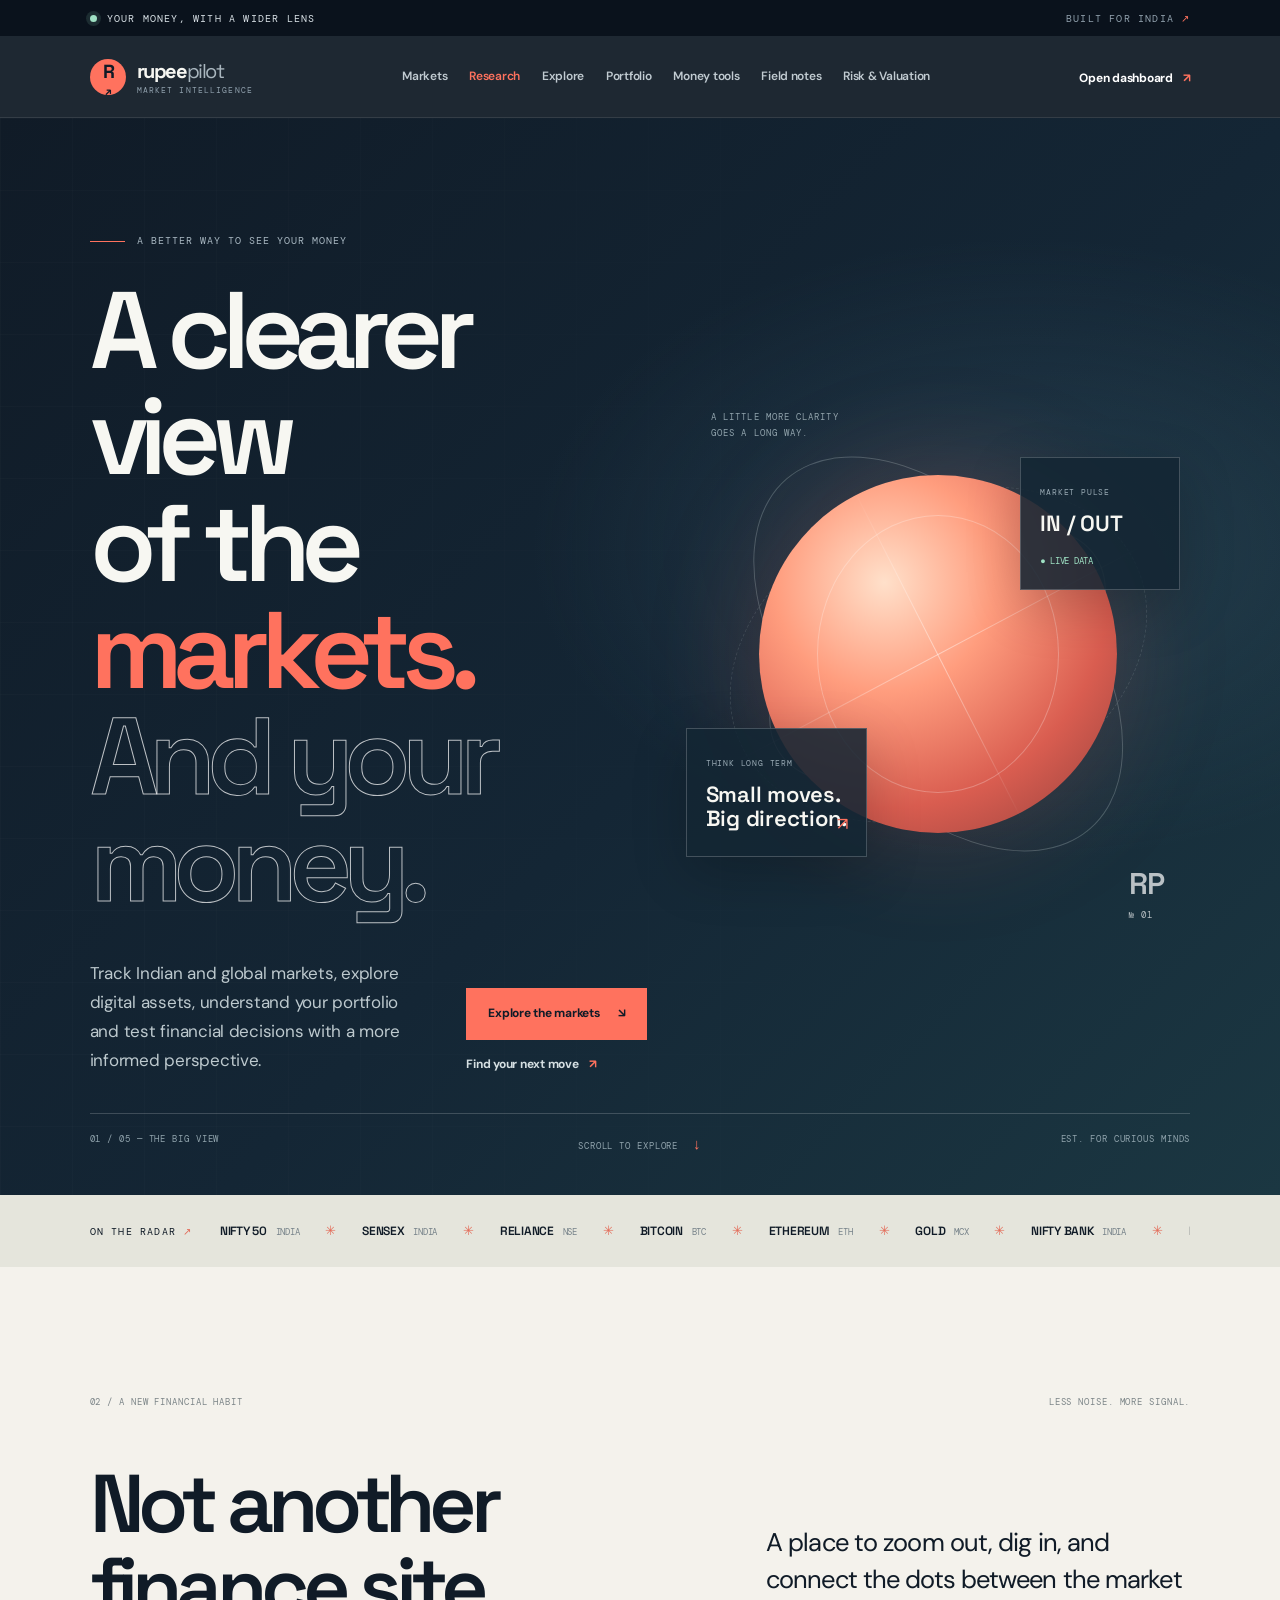
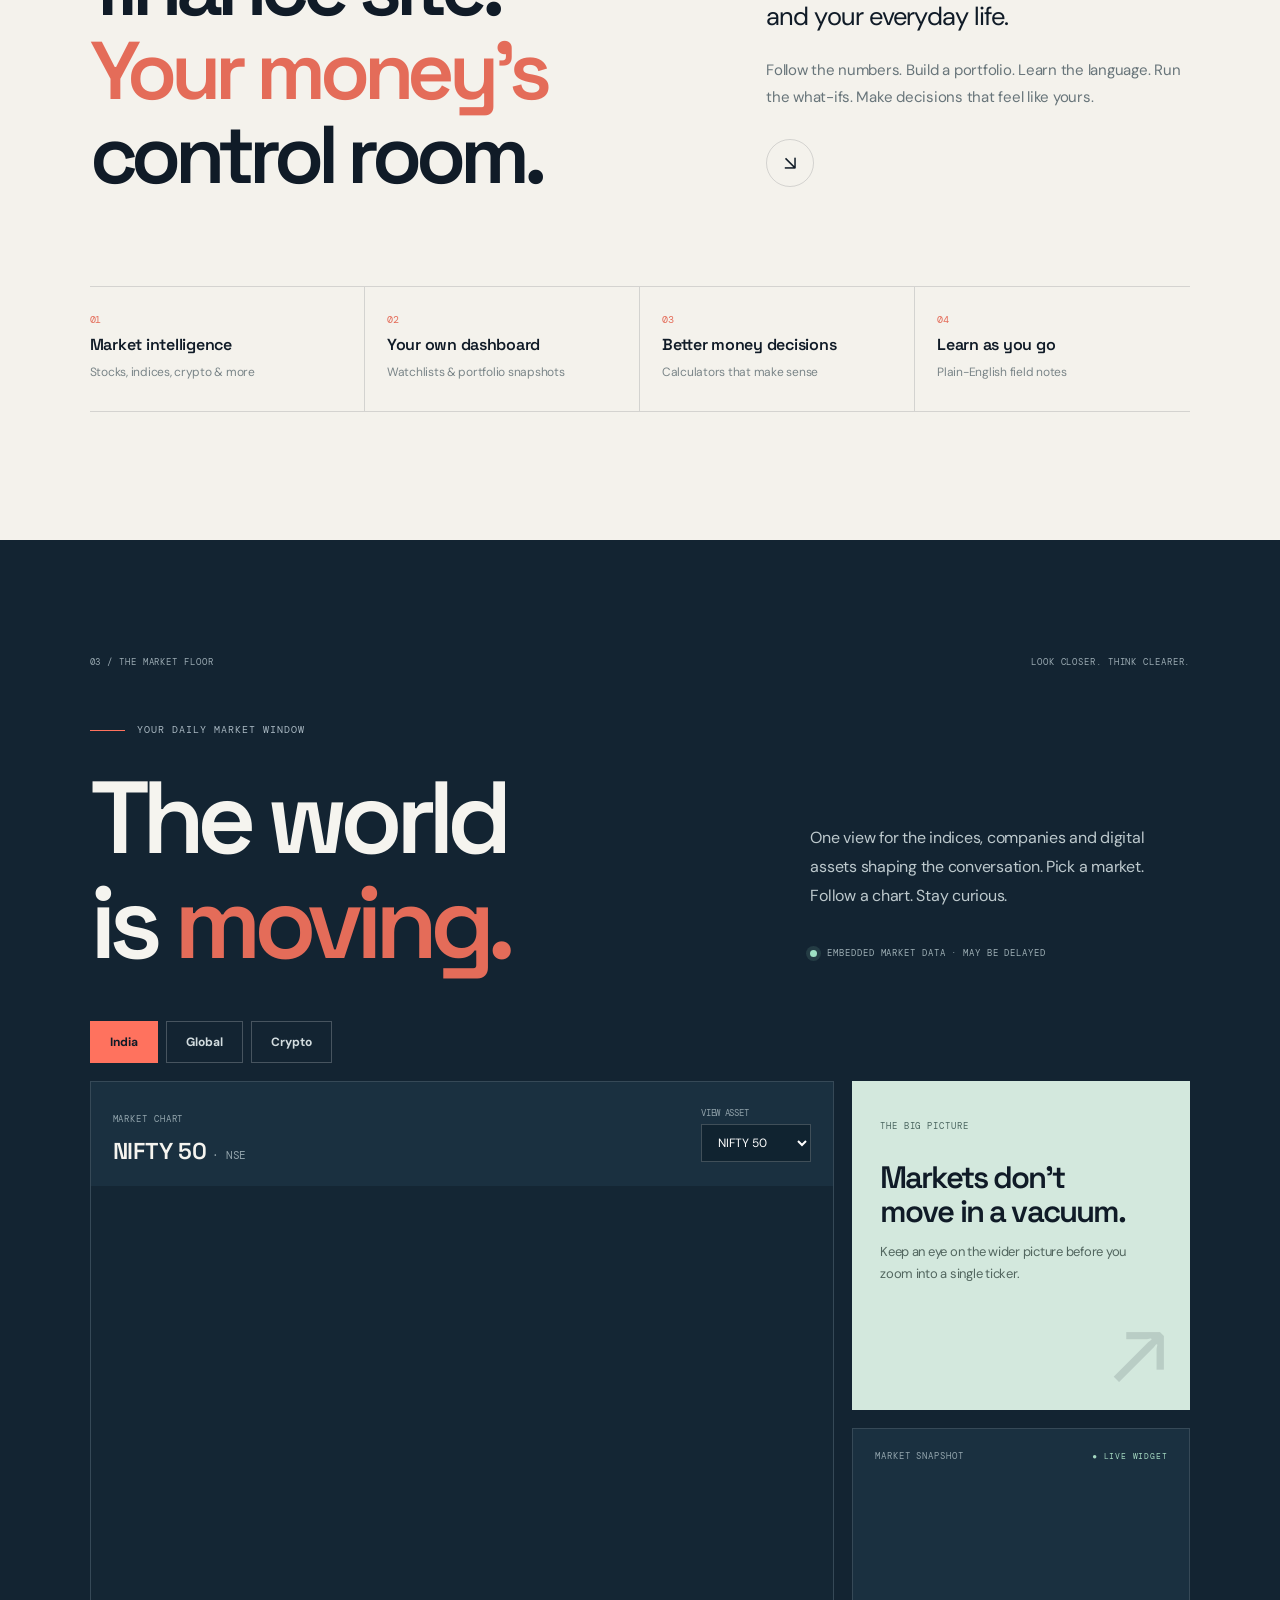
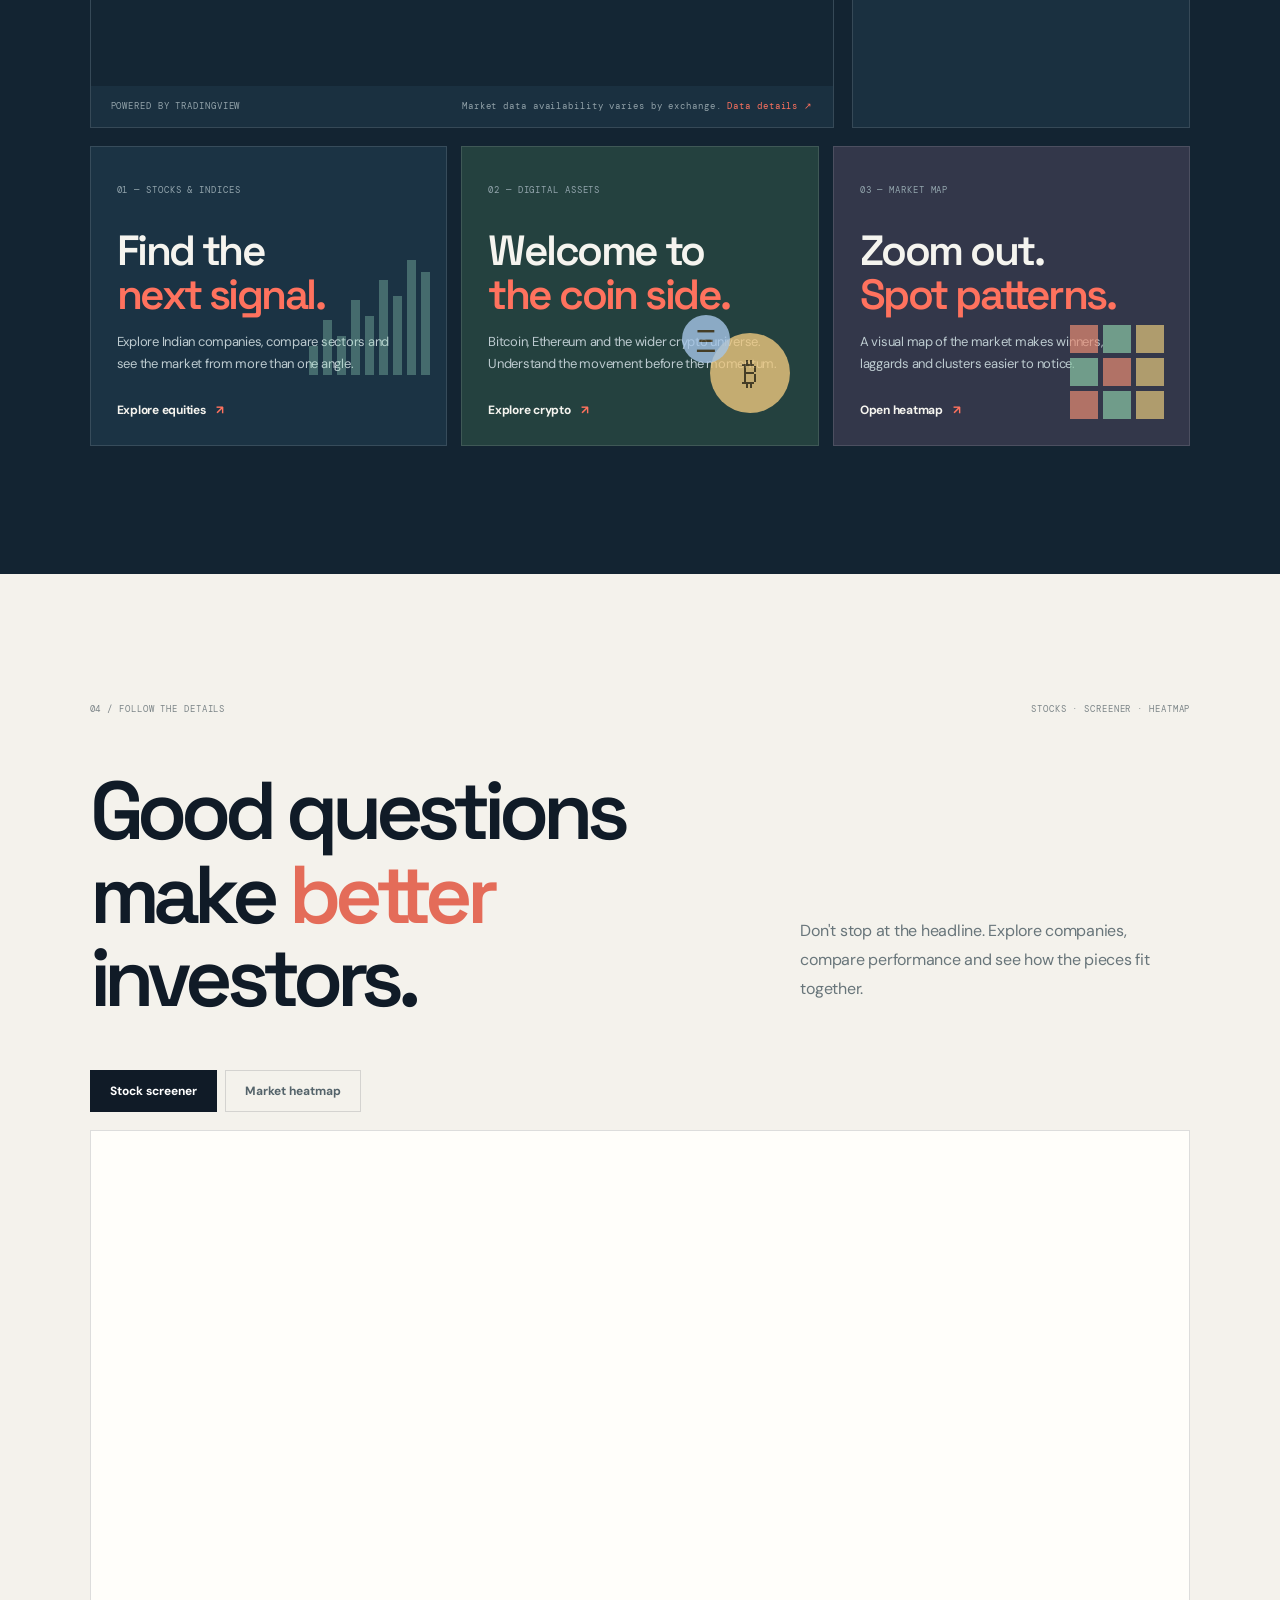
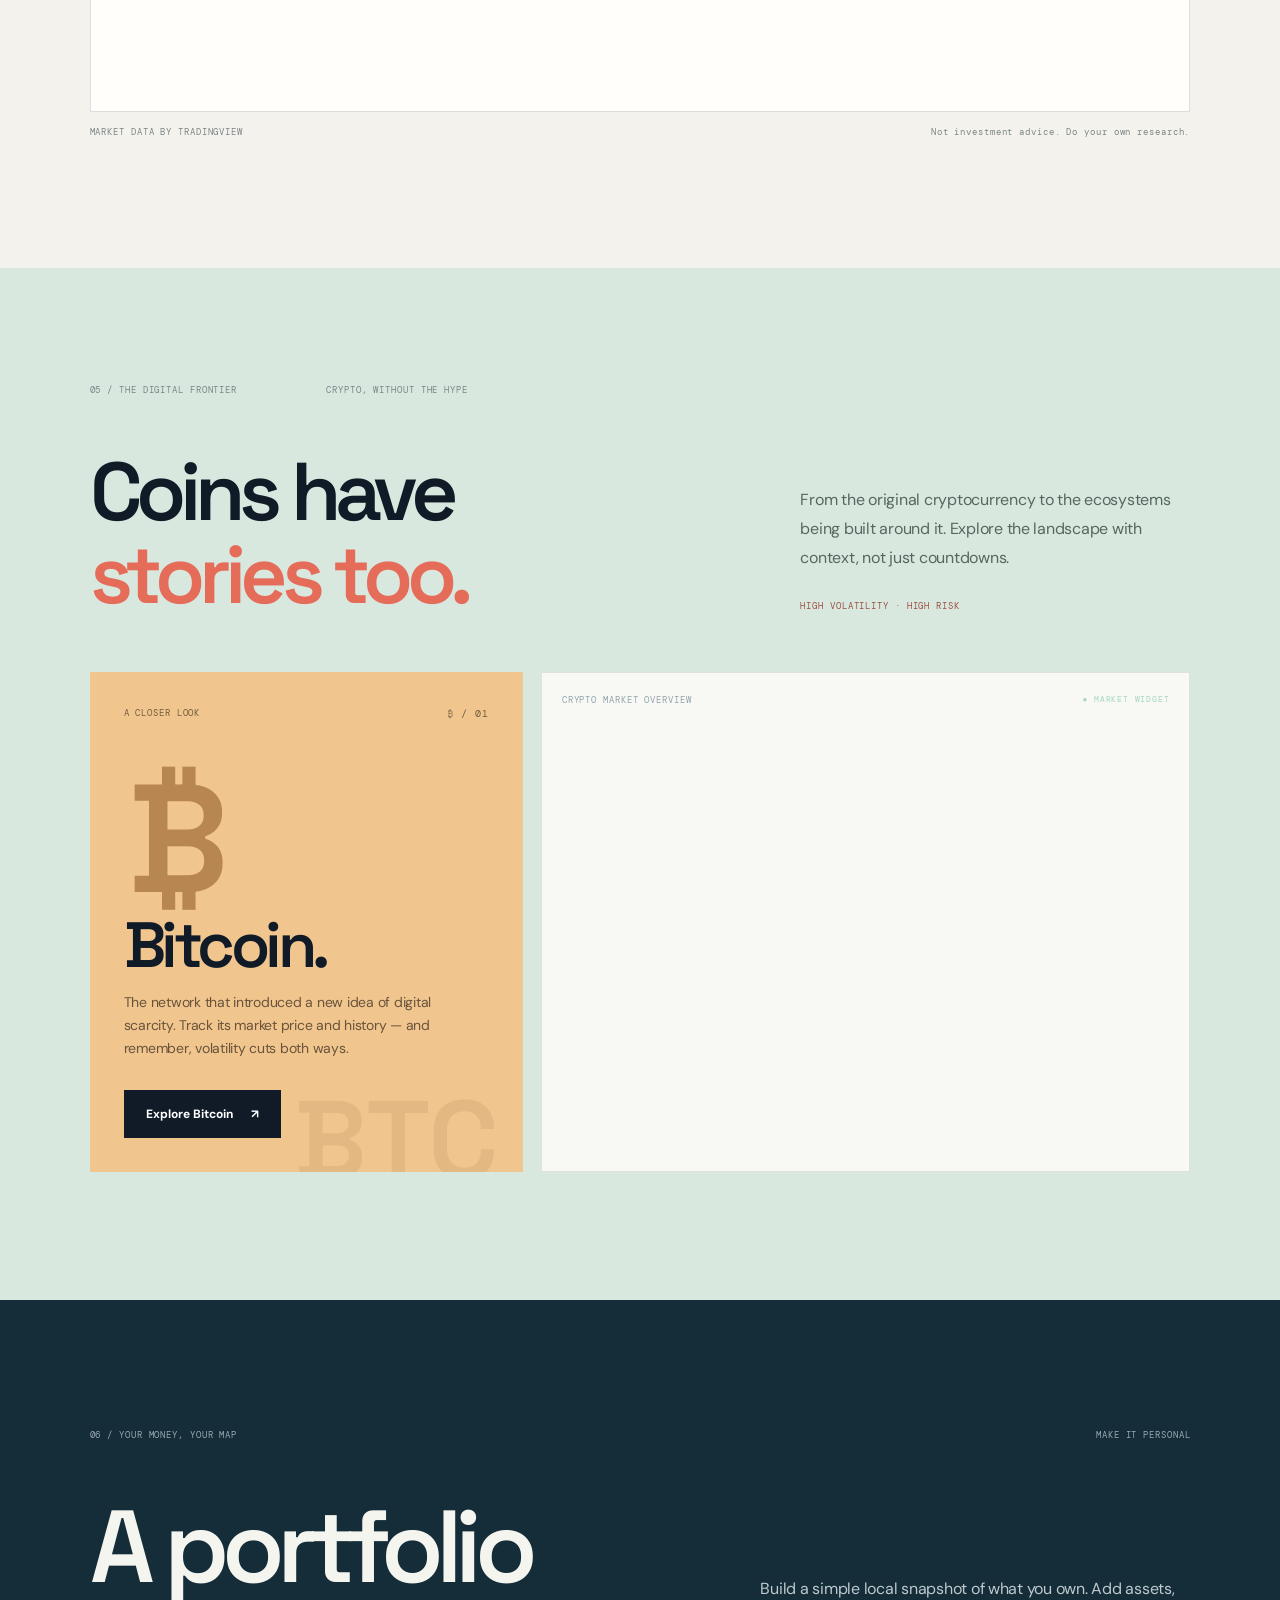
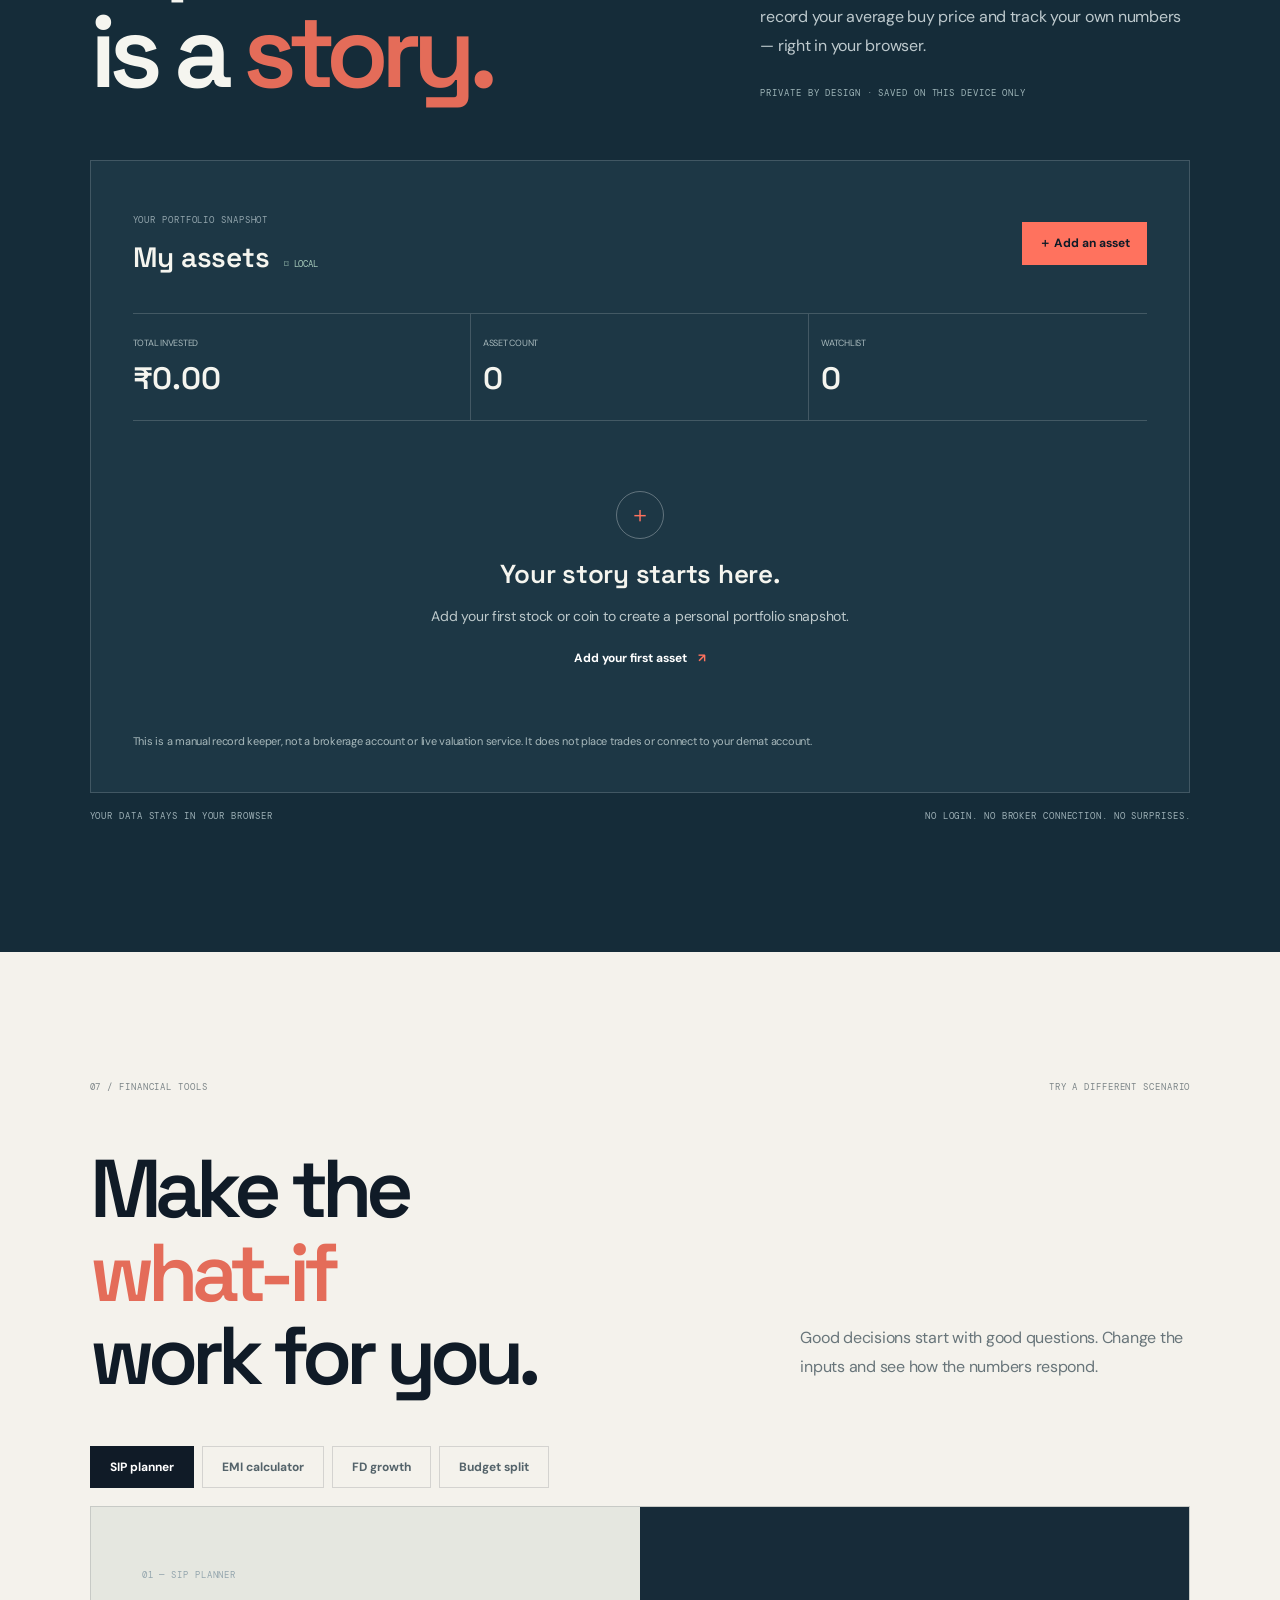
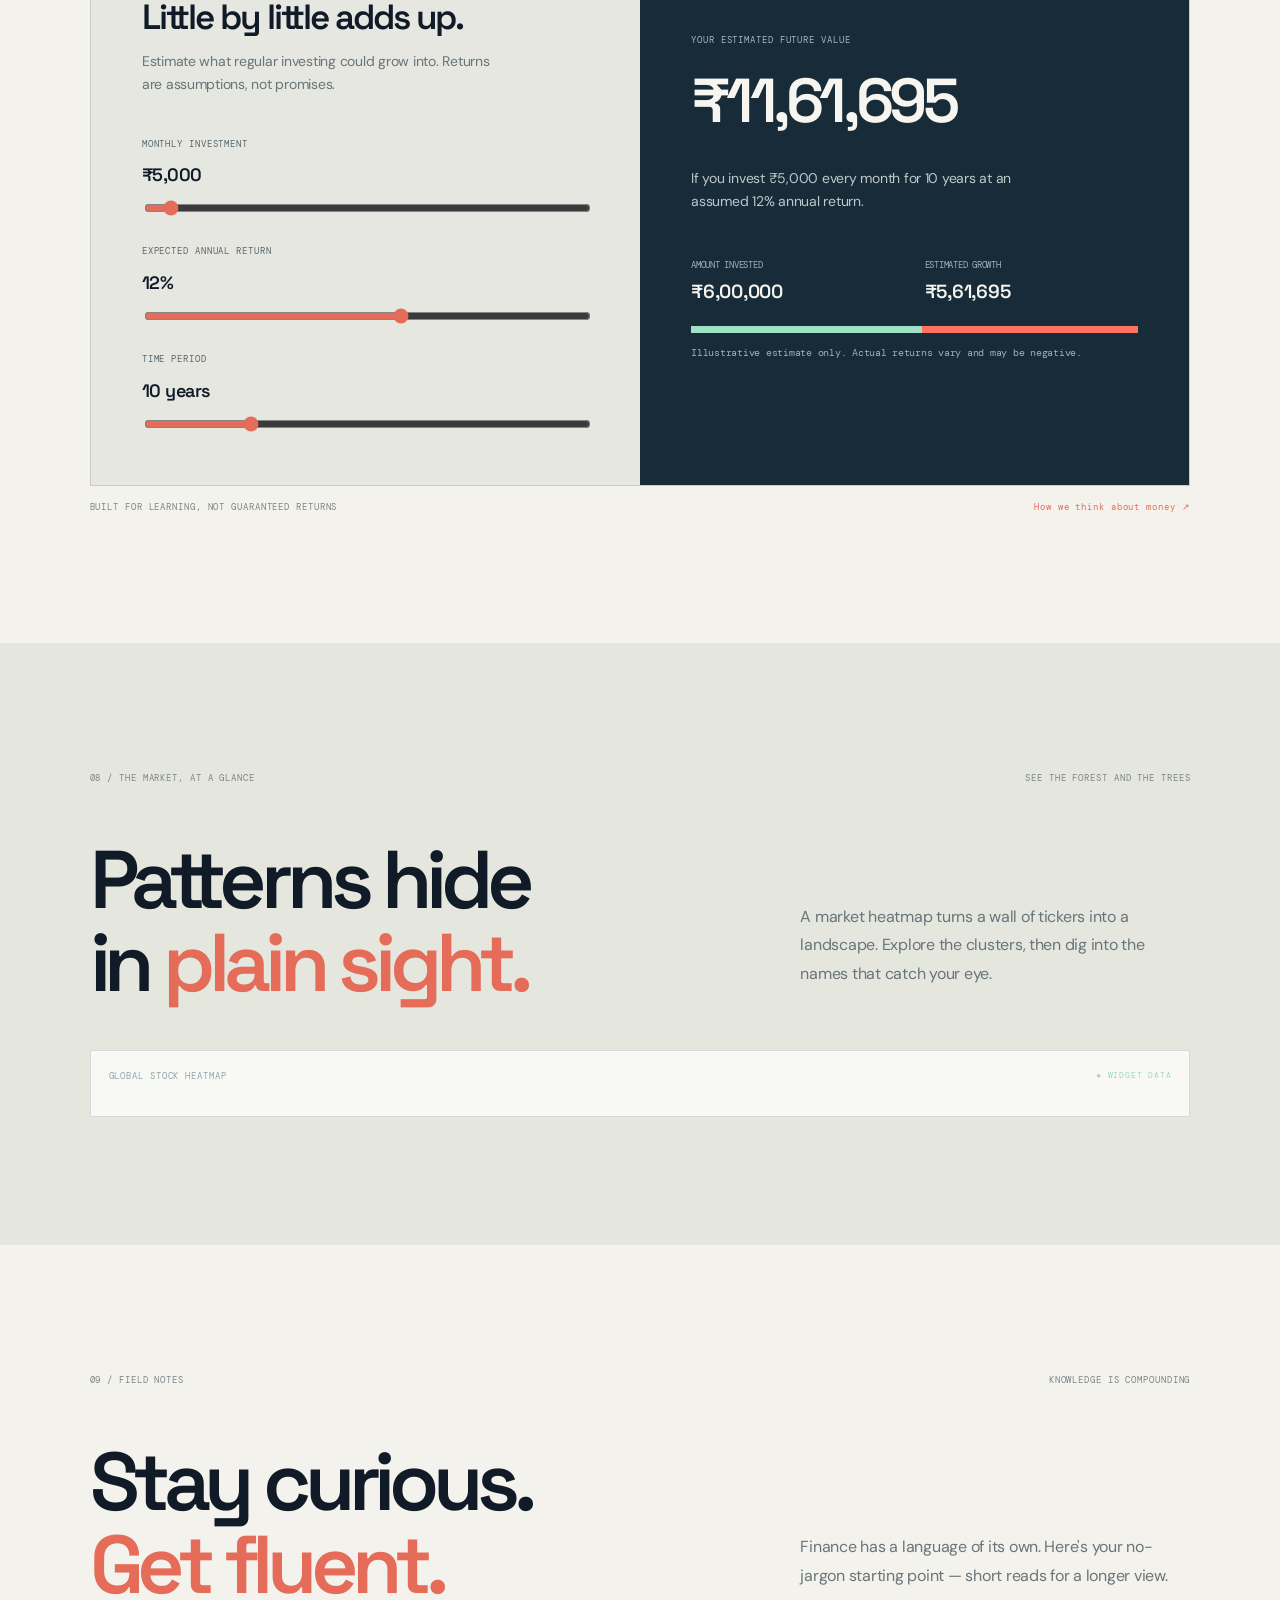
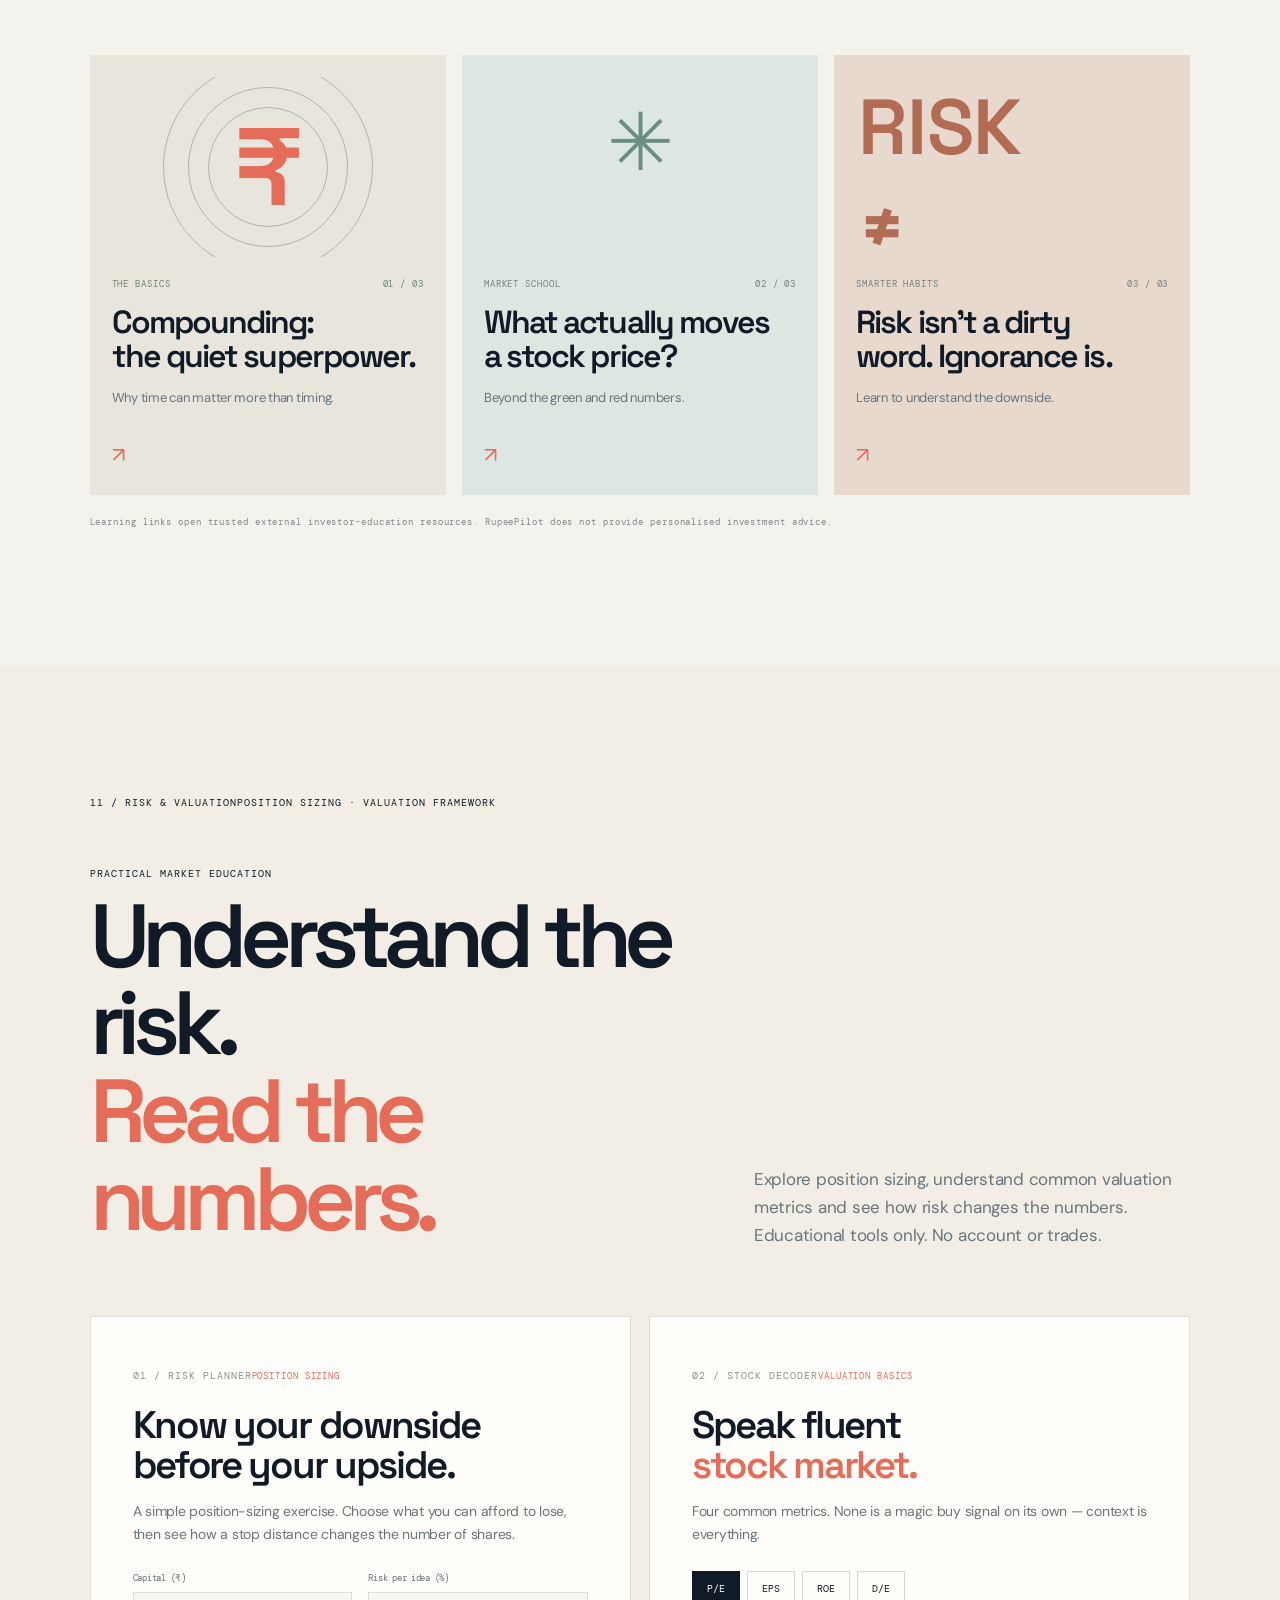
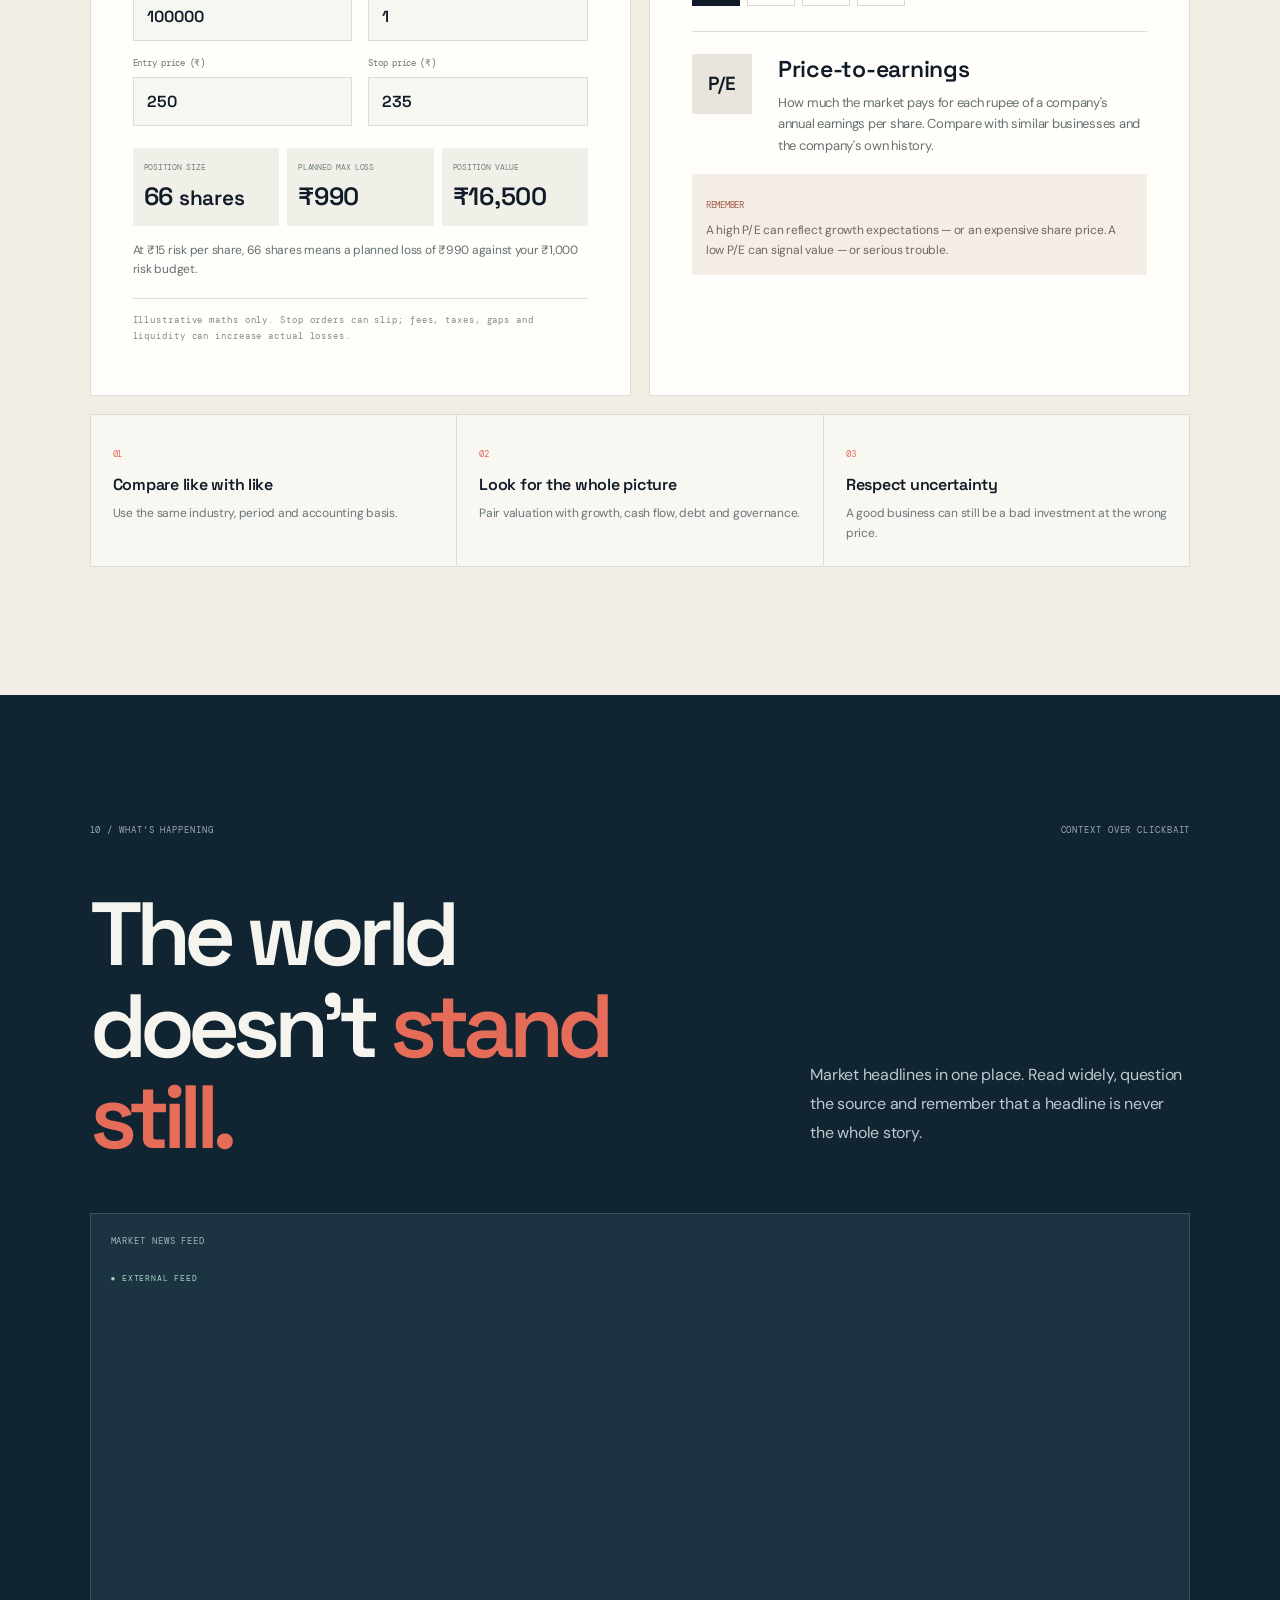
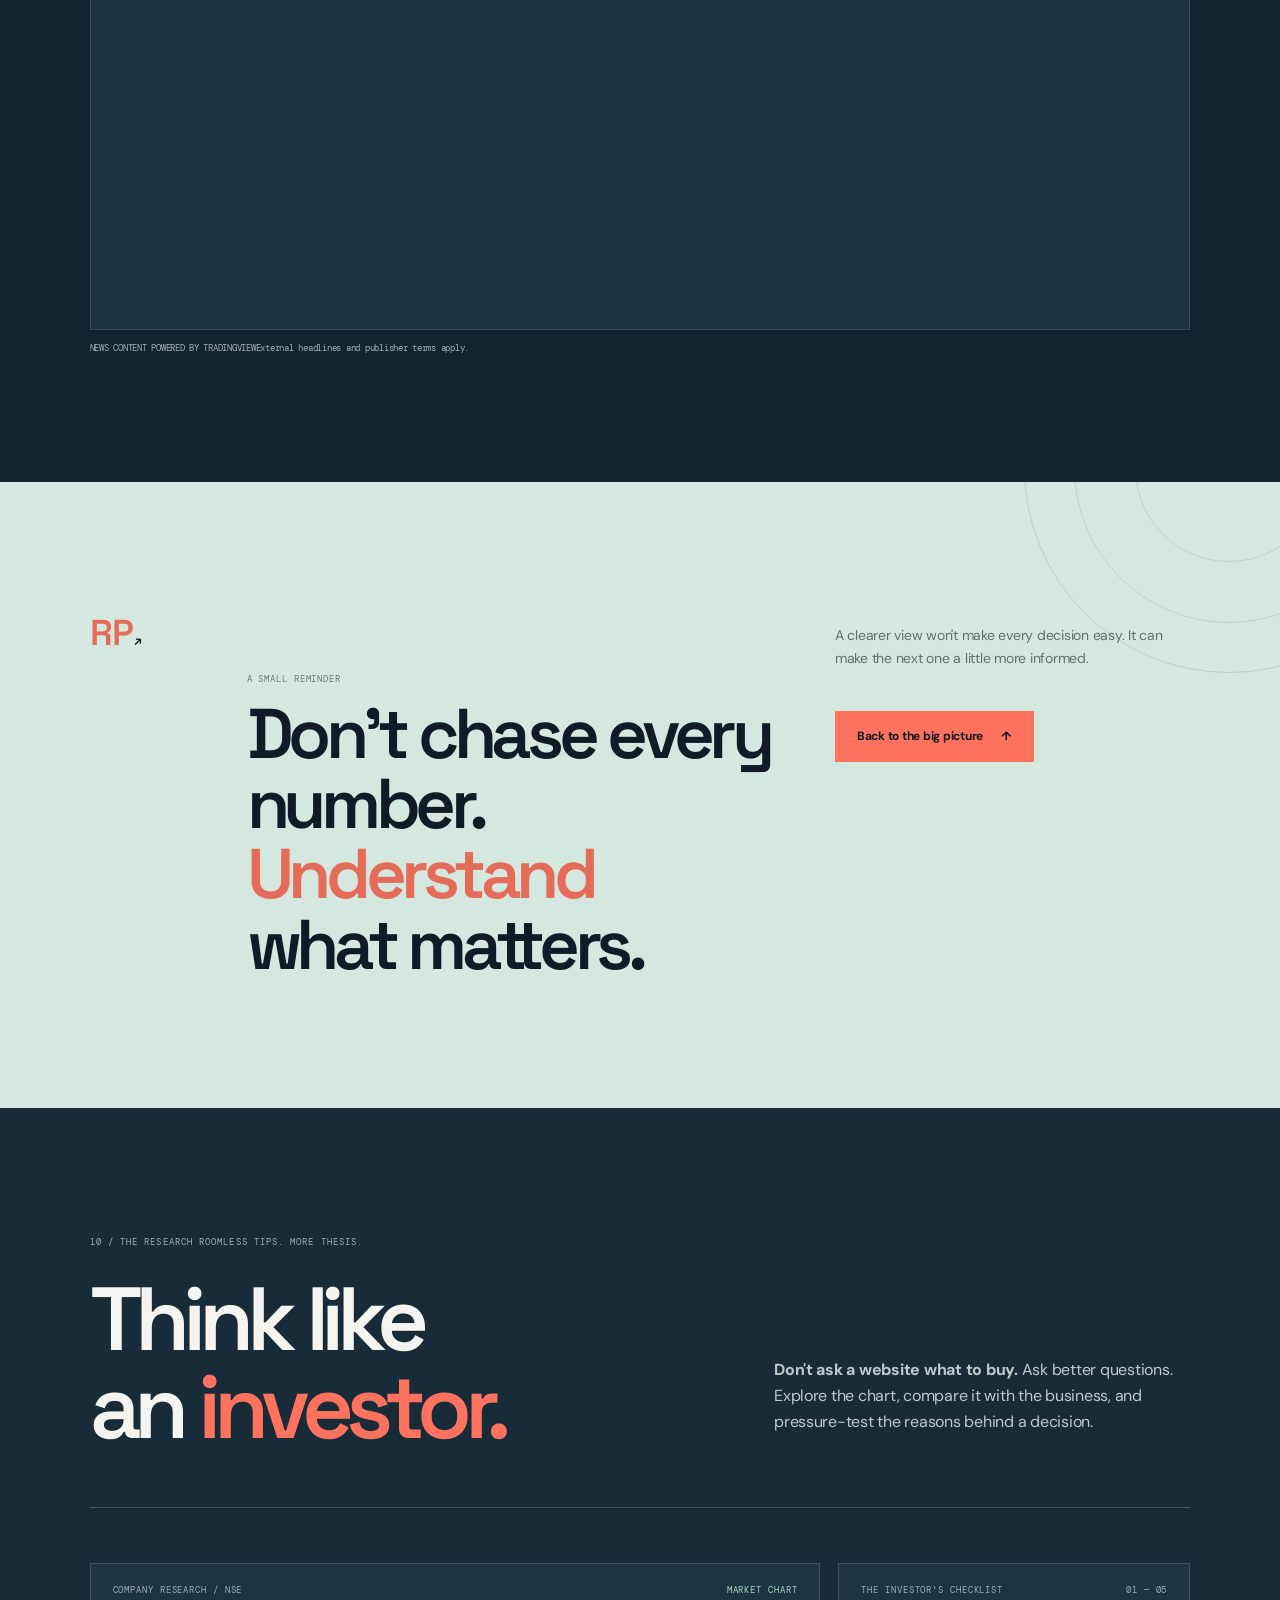
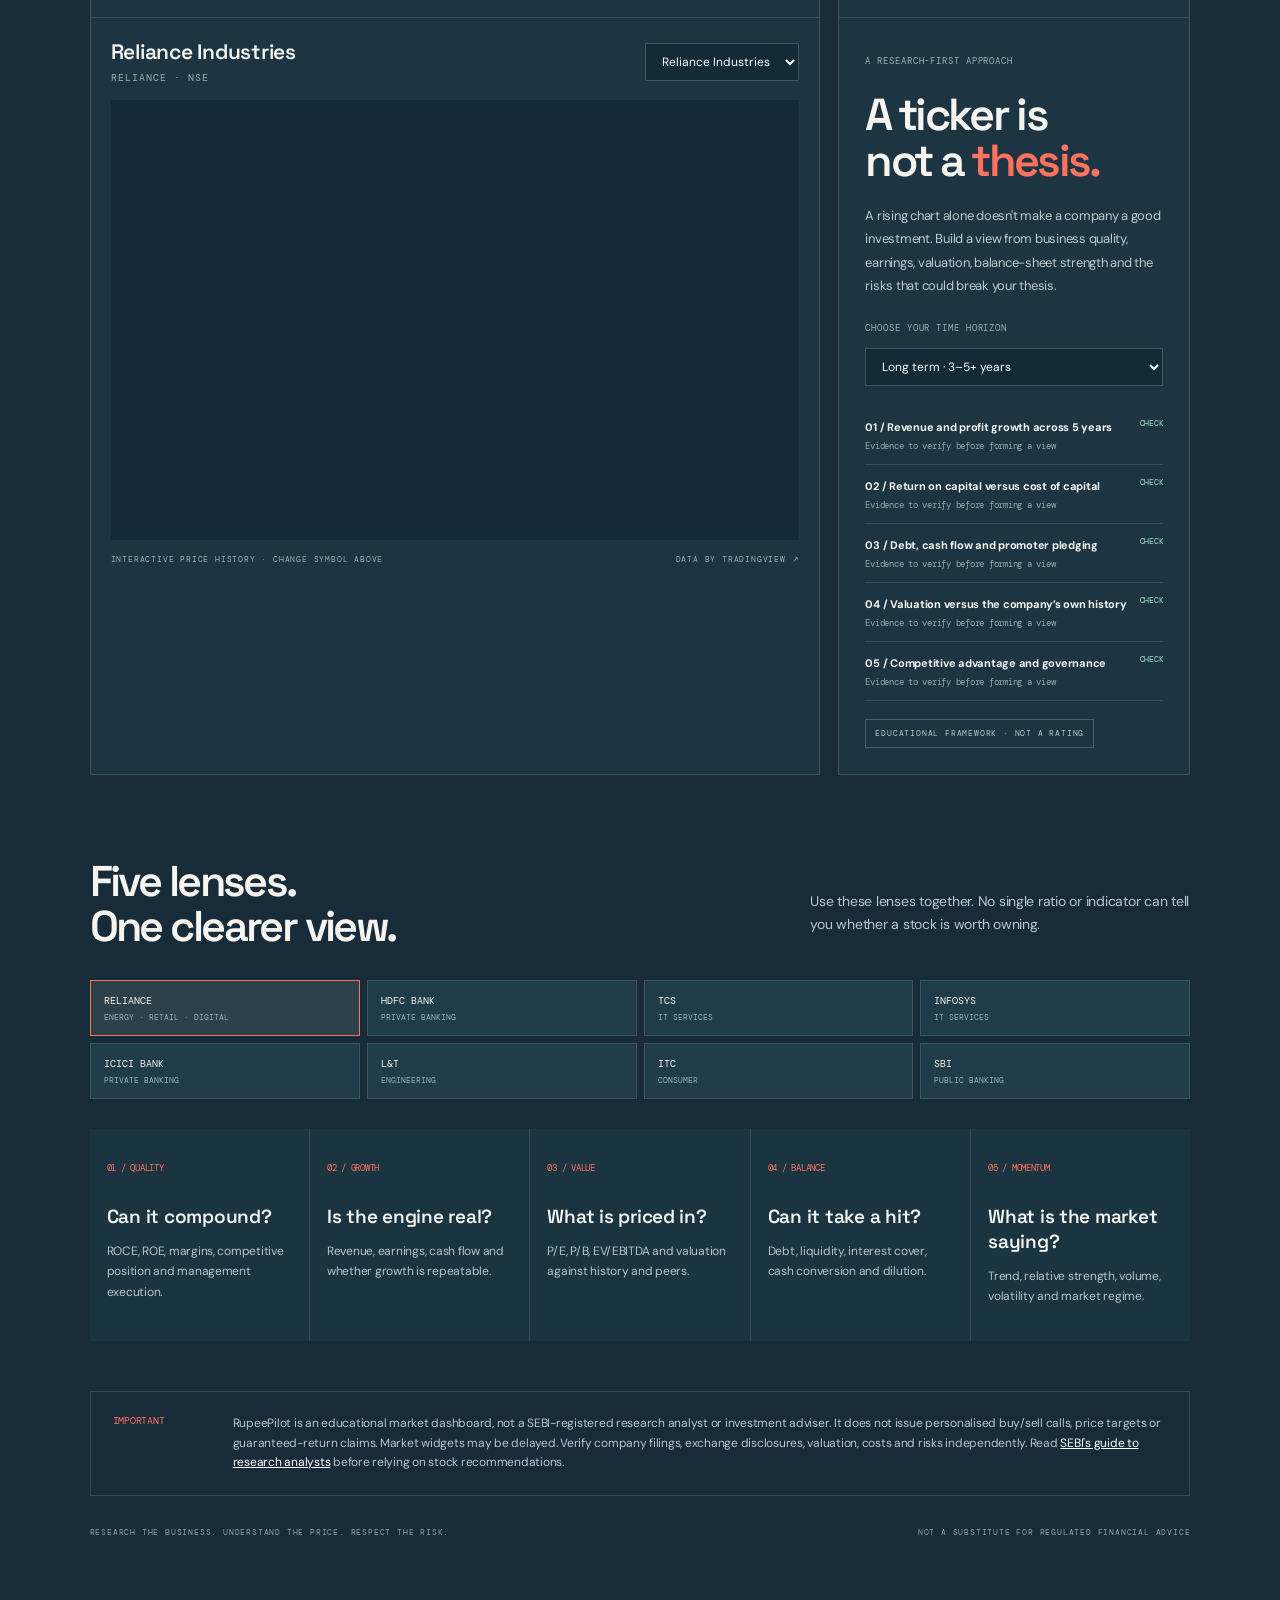
==== commit 2a78b116: "Polish section language and footer identity" ====
--- a/index.html
+++ b/index.html
@@ -26,7 +26,7 @@
 <section class="stories-section section-pad" id="learn" data-tone="light"><div class="section-kicker"><span>09 / FIELD NOTES</span><span>KNOWLEDGE IS COMPOUNDING</span></div><div class="stories-heading"><h2 class="display-title reveal">Stay curious.<br><em>Get fluent.</em></h2><p>Finance has a language of its own. Here's your no-jargon starting point — short reads for a longer view.</p></div><div class="story-grid"><a class="story-card story-one" href="https://www.sebi.gov.in/investor/" target="_blank" rel="noopener"><div class="story-art art-compound"><span>₹</span><i></i><i></i><i></i></div><div class="story-meta"><span>THE BASICS</span><span>01 / 03</span></div><h3>Compounding:<br>the quiet superpower.</h3><p>Why time can matter more than timing.</p><span class="story-arrow">↗</span></a><a class="story-card story-two" href="https://www.nseindia.com/learn/knowledge-hub" target="_blank" rel="noopener"><div class="story-art art-market"><span class="art-cross">✳</span><div class="art-bars"><i></i><i></i><i></i><i></i><i></i><i></i></div></div><div class="story-meta"><span>MARKET SCHOOL</span><span>02 / 03</span></div><h3>What actually moves<br>a stock price?</h3><p>Beyond the green and red numbers.</p><span class="story-arrow">↗</span></a><a class="story-card story-three" href="https://investor.sebi.gov.in/" target="_blank" rel="noopener"><div class="story-art art-risk"><div class="risk-circle">RISK<br><span>≠</span><br>REWARD</div></div><div class="story-meta"><span>SMARTER HABITS</span><span>03 / 03</span></div><h3>Risk isn't a dirty<br>word. Ignorance is.</h3><p>Learn to understand the downside.</p><span class="story-arrow">↗</span></a></div><p class="story-note">Learning links open trusted external investor-education resources. RupeePilot does not provide personalised investment advice.</p></section>
 <section class="play-lab section-pad" id="play-lab" data-tone="light" aria-labelledby="playTitle">
   <div class="play-orb play-orb-a" aria-hidden="true"></div><div class="play-orb play-orb-b" aria-hidden="true"></div>
-  <div class="play-kicker"><span>11 / RISK &amp; VALUATION</span><span>LEARN BY TRYING · NOT BY GUESSING</span></div>
+  <div class="play-kicker"><span>11 / RISK &amp; VALUATION</span><span>POSITION SIZING · VALUATION FRAMEWORK</span></div>
   <div class="play-heading"><div><p class="play-eyebrow">PRACTICAL MARKET EDUCATION</p><h2 id="playTitle">Understand the risk.<br><em>Read the numbers.</em></h2></div><p>Explore position sizing, understand common valuation metrics and see how risk changes the numbers. Educational tools only. No account or trades.</p></div>
   <div class="play-grid">
     <article class="play-card risk-card"><div class="play-card-head"><span class="play-index">01 / RISK PLANNER</span><span class="play-tag tag-coral">POSITION SIZING</span></div>
@@ -56,5 +56,5 @@
 <div class="rs-ticker-row rs-reveal" aria-label="Select a company to research"><button class="rs-ticker active" data-ticker="RELIANCE">RELIANCE<small>ENERGY · RETAIL · DIGITAL</small></button><button class="rs-ticker" data-ticker="HDFCBANK">HDFC BANK<small>PRIVATE BANKING</small></button><button class="rs-ticker" data-ticker="TCS">TCS<small>IT SERVICES</small></button><button class="rs-ticker" data-ticker="INFY">INFOSYS<small>IT SERVICES</small></button><button class="rs-ticker" data-ticker="ICICIBANK">ICICI BANK<small>PRIVATE BANKING</small></button><button class="rs-ticker" data-ticker="LT">L&amp;T<small>ENGINEERING</small></button><button class="rs-ticker" data-ticker="ITC">ITC<small>CONSUMER</small></button><button class="rs-ticker" data-ticker="SBIN">SBI<small>PUBLIC BANKING</small></button></div>
 <div class="rs-factor-grid"><article class="rs-factor rs-reveal"><b>01 / QUALITY</b><h4>Can it compound?</h4><p>ROCE, ROE, margins, competitive position and management execution.</p></article><article class="rs-factor rs-reveal"><b>02 / GROWTH</b><h4>Is the engine real?</h4><p>Revenue, earnings, cash flow and whether growth is repeatable.</p></article><article class="rs-factor rs-reveal"><b>03 / VALUE</b><h4>What is priced in?</h4><p>P/E, P/B, EV/EBITDA and valuation against history and peers.</p></article><article class="rs-factor rs-reveal"><b>04 / BALANCE</b><h4>Can it take a hit?</h4><p>Debt, liquidity, interest cover, cash conversion and dilution.</p></article><article class="rs-factor rs-reveal"><b>05 / MOMENTUM</b><h4>What is the market saying?</h4><p>Trend, relative strength, volume, volatility and market regime.</p></article></div></div>
 <div class="rs-caveat rs-reveal"><b>IMPORTANT</b><p>RupeePilot is an educational market dashboard, not a SEBI-registered research analyst or investment adviser. It does not issue personalised buy/sell calls, price targets or guaranteed-return claims. Market widgets may be delayed. Verify company filings, exchange disclosures, valuation, costs and risks independently. Read <a href="https://investor.sebi.gov.in/research_analyst.html" target="_blank" rel="noopener">SEBI's guide to research analysts</a> before relying on stock recommendations.</p></div><div class="rs-bottom-note"><span>RESEARCH THE BUSINESS. UNDERSTAND THE PRICE. RESPECT THE RISK.</span><span>NOT A SUBSTITUTE FOR REGULATED FINANCIAL ADVICE</span></div></section></main>
-<footer class="site-footer"><div class="footer-main"><a class="brand footer-brand" href="#top"><span class="brand-mark">R<span>↗</span></span><span>rupee<span class="brand-light">pilot</span><small>MARKET INTELLIGENCE</small></span></a><p>Markets, money tools and a clearer view of what comes next.</p><a class="footer-top" href="#top">BACK TO TOP ↑</a></div><div class="footer-bottom"><span>© 2026 RUPEEPILOT. MADE FOR CURIOUS MINDS.</span><div><a href="about.html">About</a><a href="privacy.html">Privacy</a><a href="terms.html">Terms</a><a href="disclosure.html">Disclosure</a><a href="contact.html">Contact</a></div><span>NOT FINANCIAL ADVICE.</span></div><p class="footer-disclaimer">Market data is provided by third-party services and may be delayed, incomplete or unavailable. Cryptocurrency and securities are risky. All calculator outputs are estimates for education only. Do your own research and consult a qualified professional before making financial decisions.</p></footer>
+<footer class="site-footer"><div class="footer-main"><a class="brand footer-brand" href="#top"><span class="brand-mark">R<span>↗</span></span><span>rupee<span class="brand-light">pilot</span><small>MARKET INTELLIGENCE</small></span></a><p>Markets, money tools and a clearer view of what comes next.</p><a class="footer-top" href="#top">BACK TO TOP ↑</a></div><div class="footer-bottom"><span>© 2026 RUPEEPILOT. INDEPENDENT MARKET EDUCATION.</span><div><a href="about.html">About</a><a href="privacy.html">Privacy</a><a href="terms.html">Terms</a><a href="disclosure.html">Disclosure</a><a href="contact.html">Contact</a></div><span>NOT FINANCIAL ADVICE.</span></div><p class="footer-disclaimer">Market data is provided by third-party services and may be delayed, incomplete or unavailable. Cryptocurrency and securities are risky. All calculator outputs are estimates for education only. Do your own research and consult a qualified professional before making financial decisions.</p></footer>
 <dialog class="asset-dialog" id="assetDialog"><form method="dialog" class="dialog-close-form"><button class="dialog-close" aria-label="Close">×</button></form><span class="panel-label">ADD TO YOUR SNAPSHOT</span><h3>Add an asset.</h3><form id="assetForm"><label class="field-label">ASSET NAME<input id="assetName" required maxlength="32" placeholder="e.g. Reliance or Bitcoin"></label><div class="dialog-fields"><label class="field-label">UNITS<input id="assetUnits" type="number" min="0.00000001" step="any" required placeholder="10"></label><label class="field-label">AVERAGE BUY PRICE (₹)<input id="assetPrice" type="number" min="0.01" step="any" required placeholder="2500"></label></div><p class="dialog-hint">Your entries stay in this browser. This tool does not fetch live prices or connect to your broker.</p><button class="button button-dark" type="submit">Save asset <span>↗</span></button></form></dialog><script src="app.js" defer></script><script src="research.js" defer></script><script src="site.js" defer></script><script src="play.js" defer></script></body></html>
--- a/site.css
+++ b/site.css
@@ -28,3 +28,6 @@
 .site-header.header-light{background:rgba(250,249,244,.94);color:var(--ink);border-bottom-color:rgba(16,27,39,.12)}.site-header.header-light .desktop-nav a{color:#59666c}.site-header.header-light .desktop-nav a:hover,.site-header.header-light .desktop-nav a.is-current{color:#d85f4e}.site-header.header-light .brand-light{color:#53636a}.site-header.header-light .brand small{color:#7c8889}.site-header.header-light .header-link{color:var(--ink)}.site-header.header-light .menu-toggle span{background:var(--ink)}@media(max-width:760px){.site-header.header-light .desktop-nav{background:#faf9f4}.site-header.header-light .desktop-nav a{color:var(--ink)}}
 @media(min-width:761px) and (max-width:900px){.site-header{height:76px}.menu-toggle{display:flex;flex-direction:column;gap:5px;padding:10px}.menu-toggle span{width:22px;height:1px;background:#fff}.desktop-nav{display:none;position:absolute;top:76px;left:0;right:0;padding:20px 28px;background:#101b27;flex-direction:column;align-items:flex-start;gap:0}.desktop-nav.open{display:flex}.desktop-nav a{font-size:14px;padding:12px 0;width:100%;border-bottom:1px solid rgba(255,255,255,.1)}}
 @media(max-width:760px){.play-heading{display:block}.manifesto{grid-template-columns:1fr;grid-template-areas:'mark' 'kicker' 'headline' 'copy' 'cta';gap:14px}.play-principles{grid-template-columns:1fr 1fr}}
+
+.manifesto-orbit{position:absolute;width:clamp(220px,32vw,460px);aspect-ratio:1;border:1px solid rgba(16,27,39,.12);border-radius:50%;right:-12%;top:-35%;pointer-events:none}.manifesto-orbit:before,.manifesto-orbit:after{content:"";position:absolute;inset:12%;border:1px solid rgba(16,27,39,.1);border-radius:50%}.manifesto-orbit:after{inset:27%}.manifesto-mark span{color:var(--ink);font-size:13px}.portfolio-table-wrap{overflow-x:auto}.ticker-track{will-change:transform}
+@media(prefers-reduced-motion:reduce){.ticker-track{will-change:auto}}
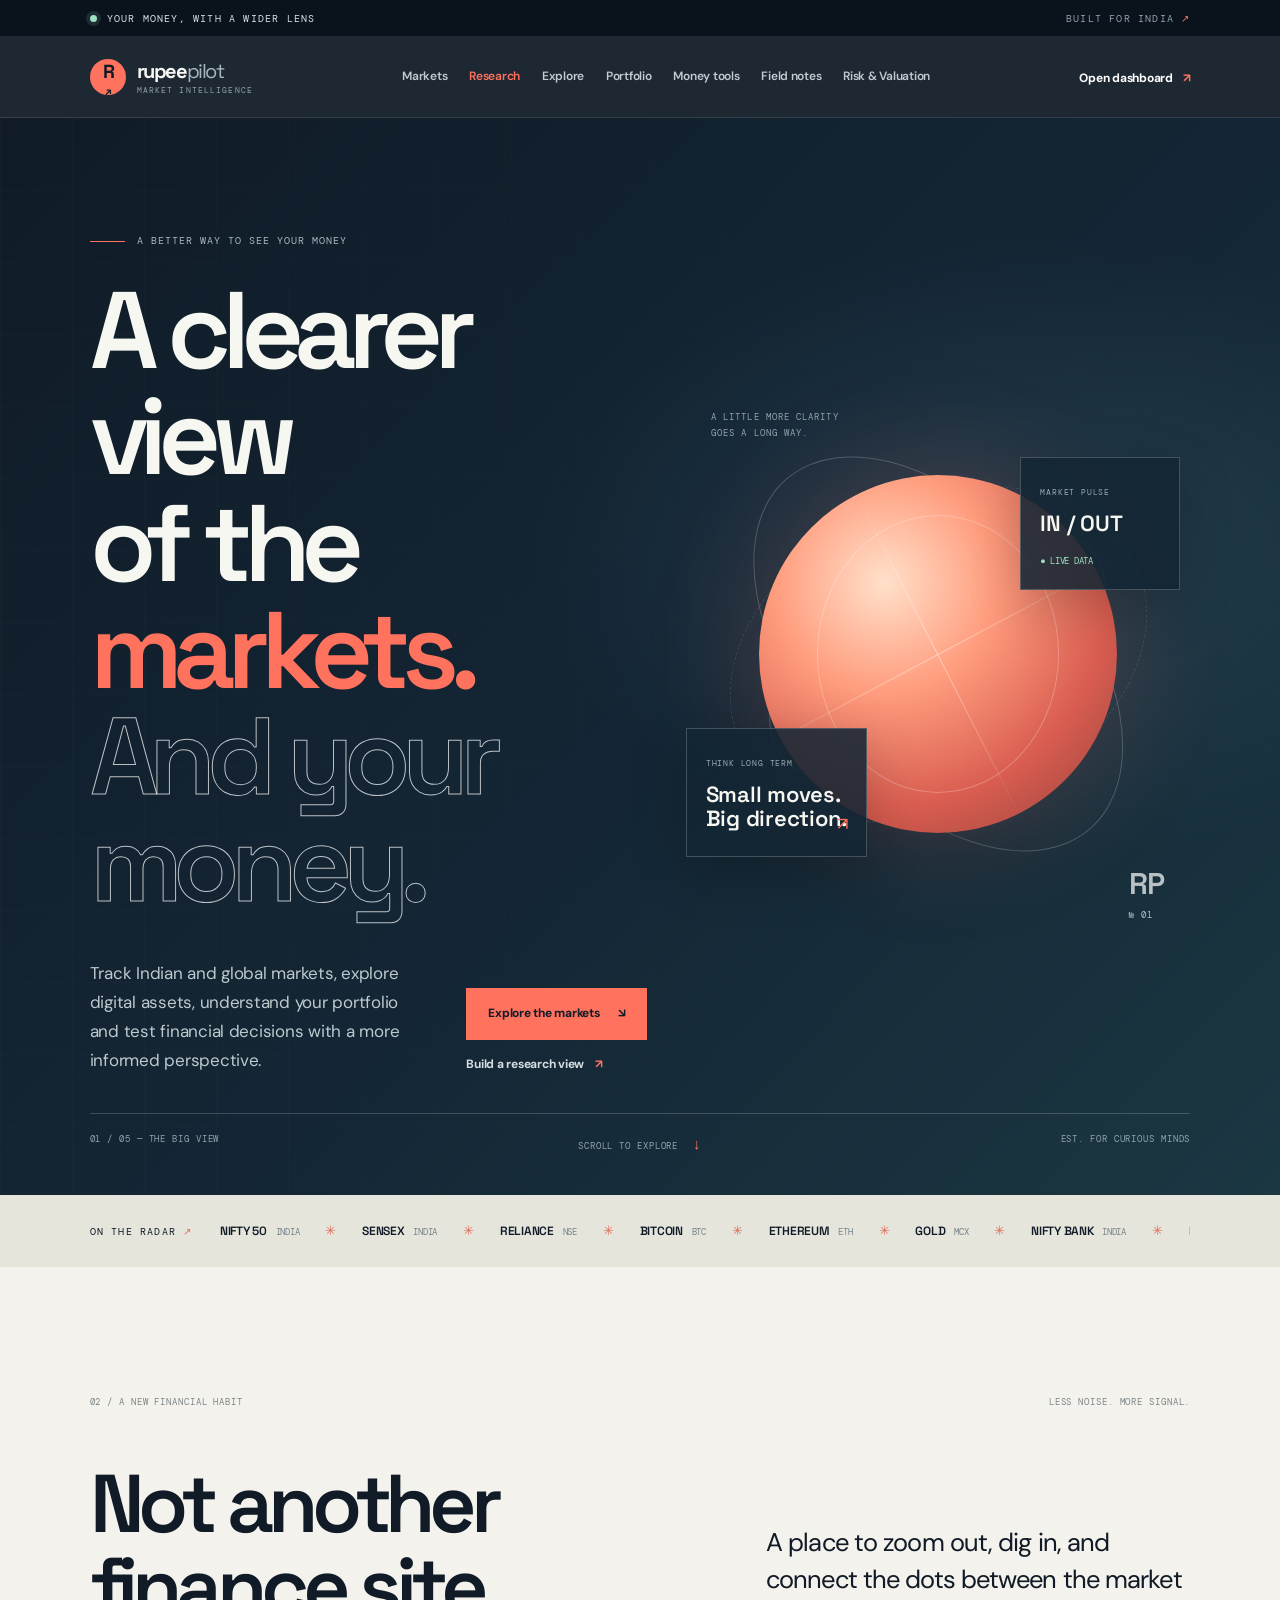
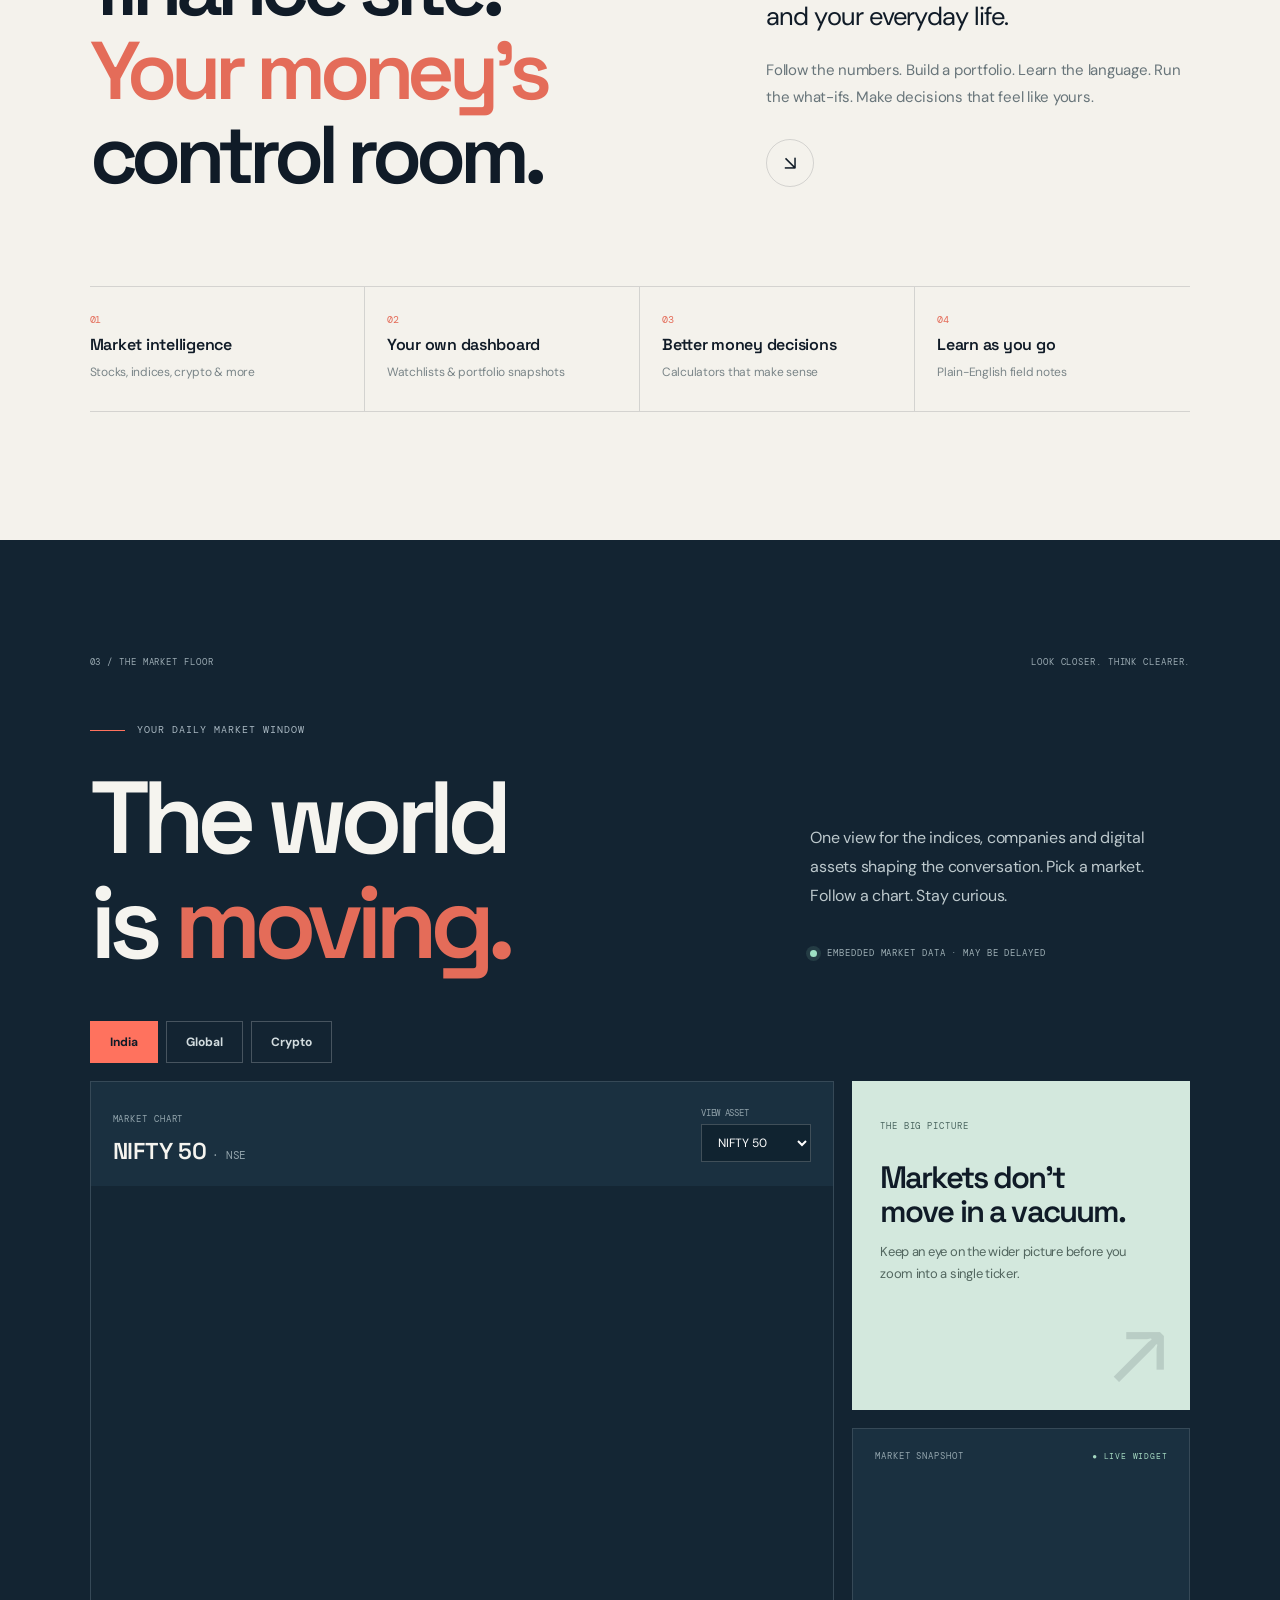
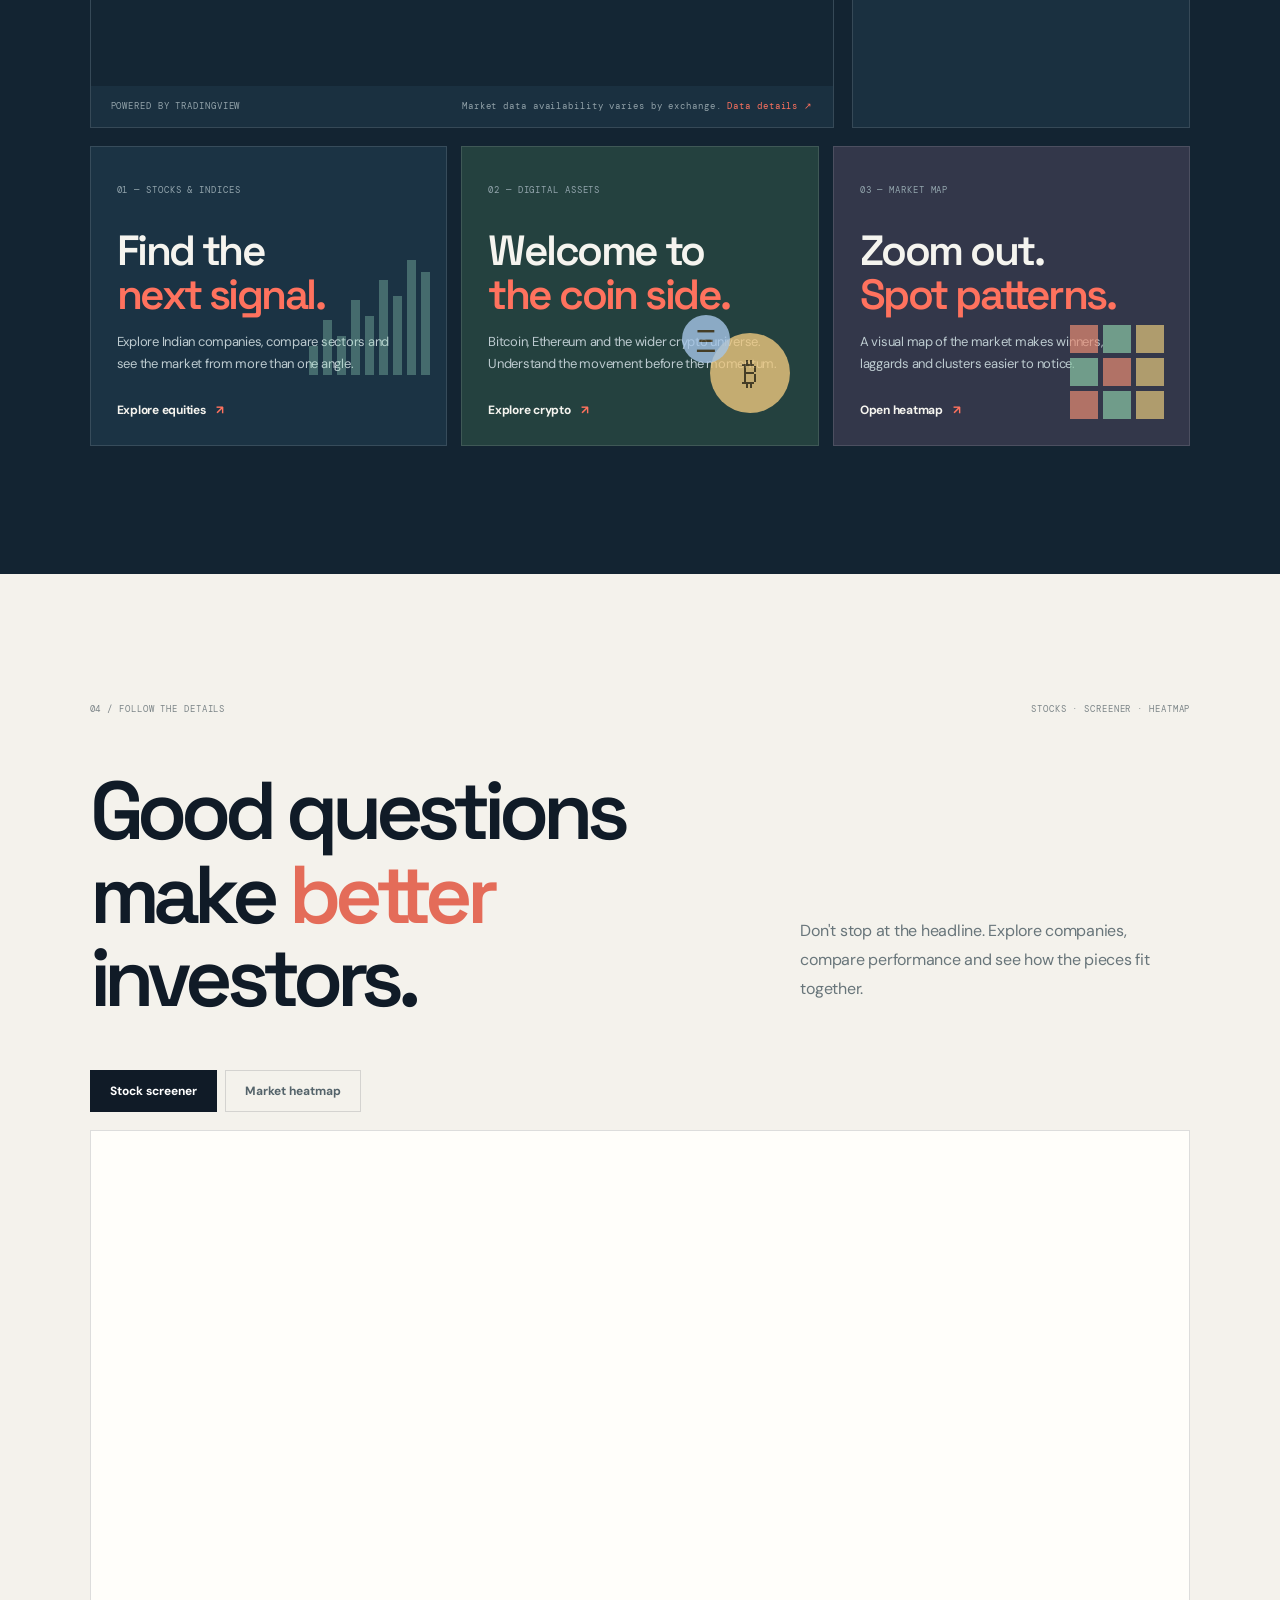
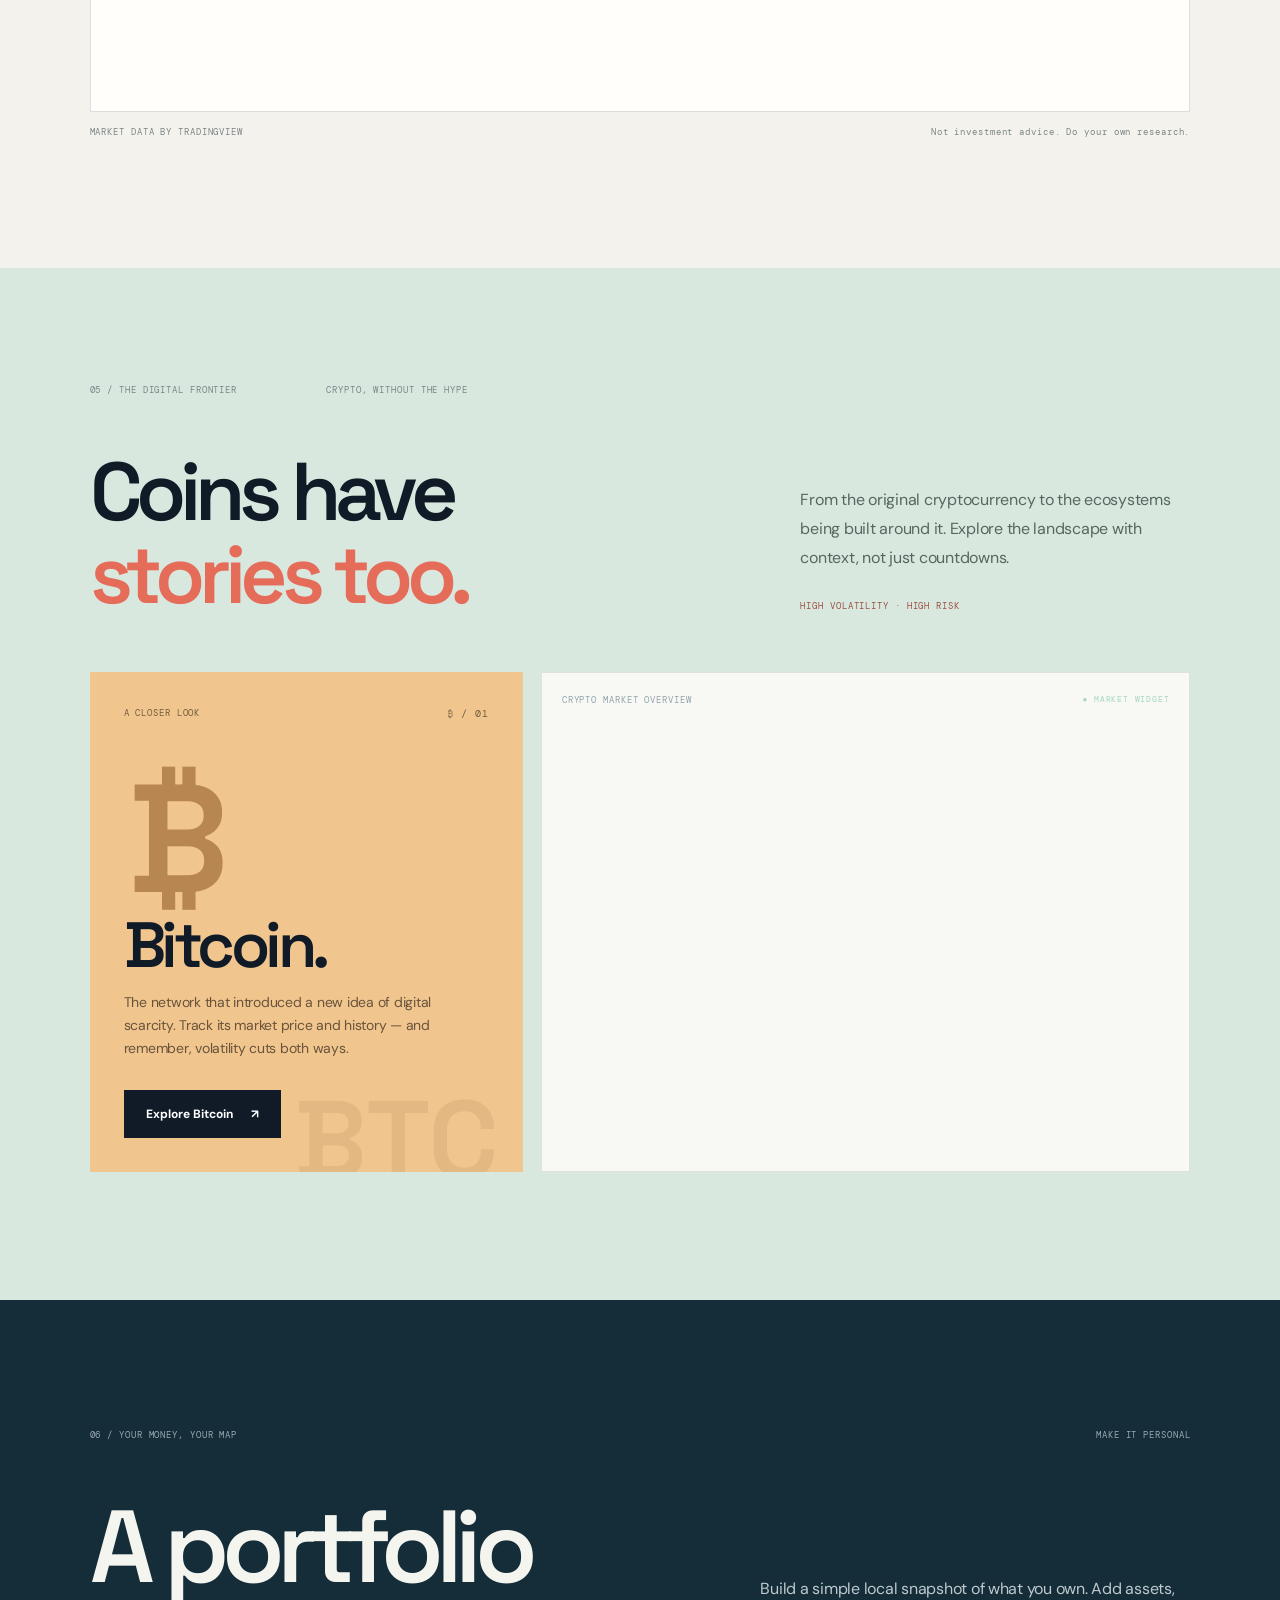
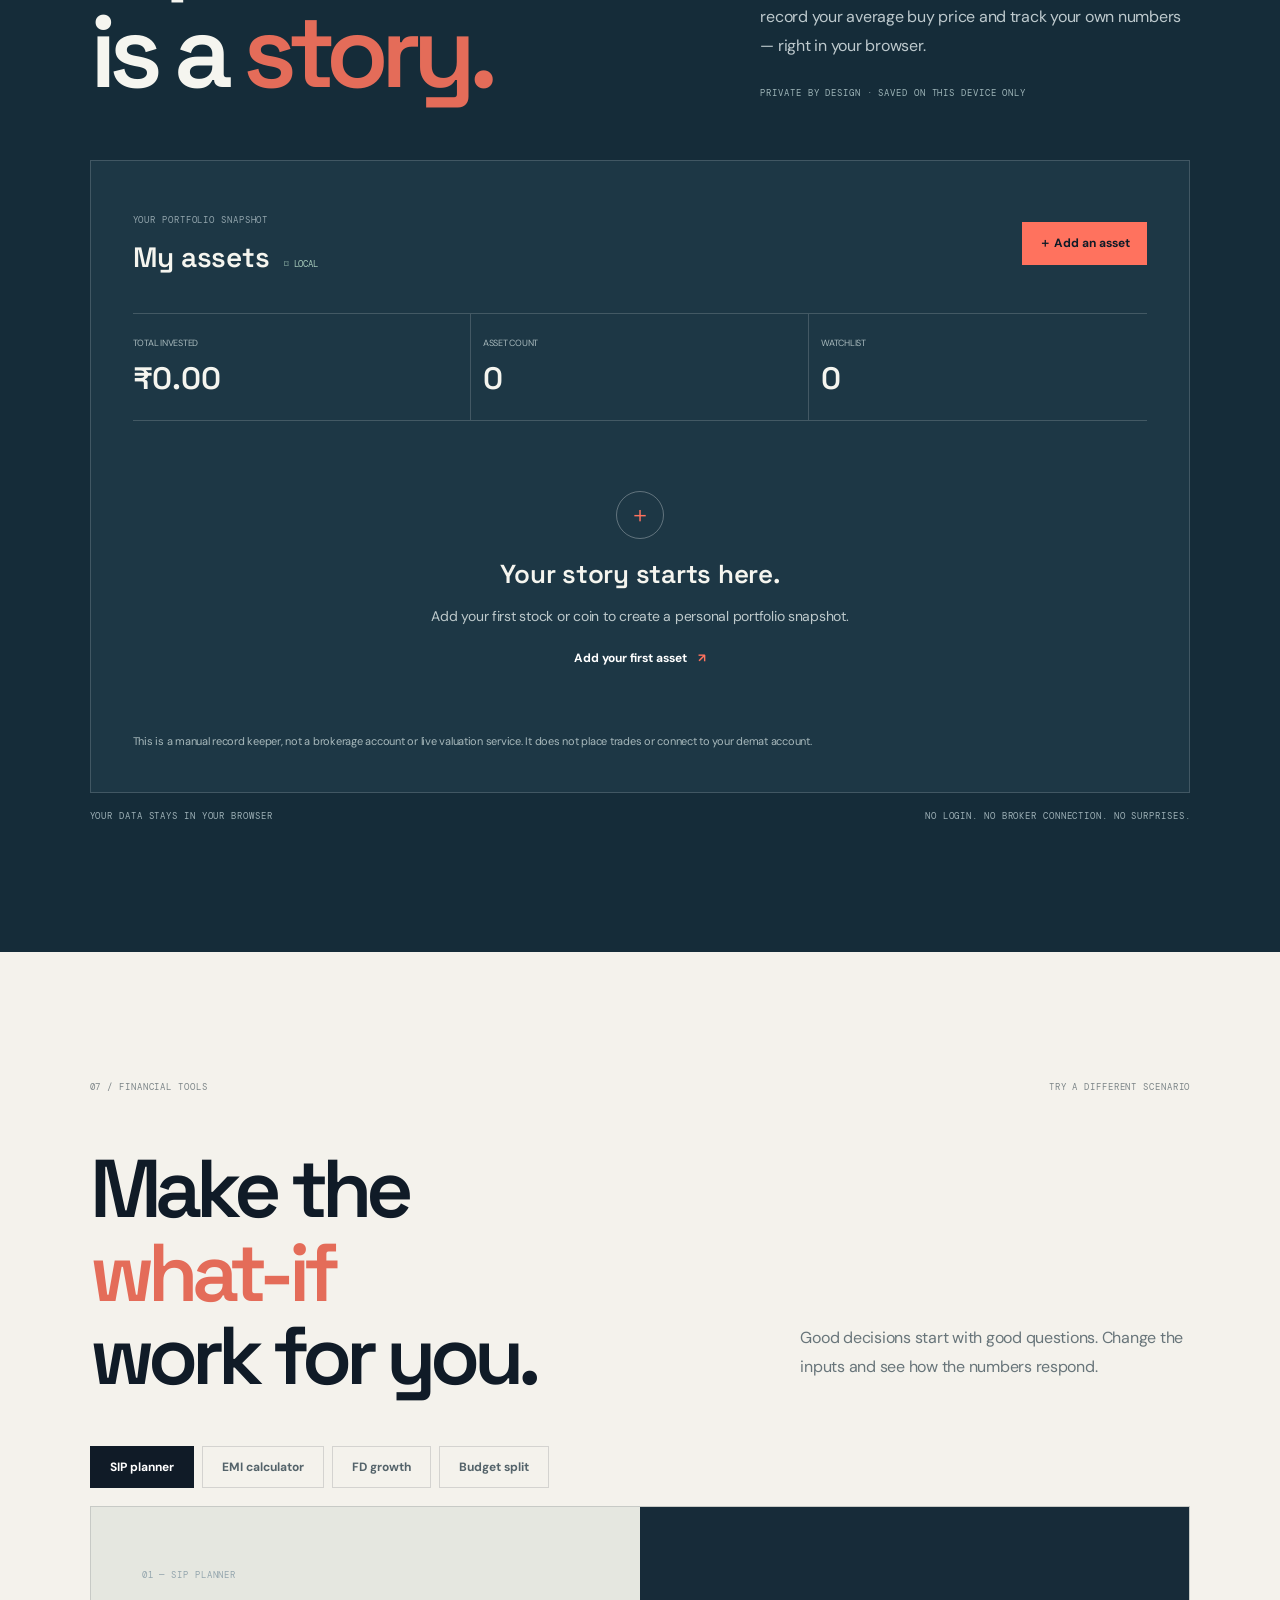
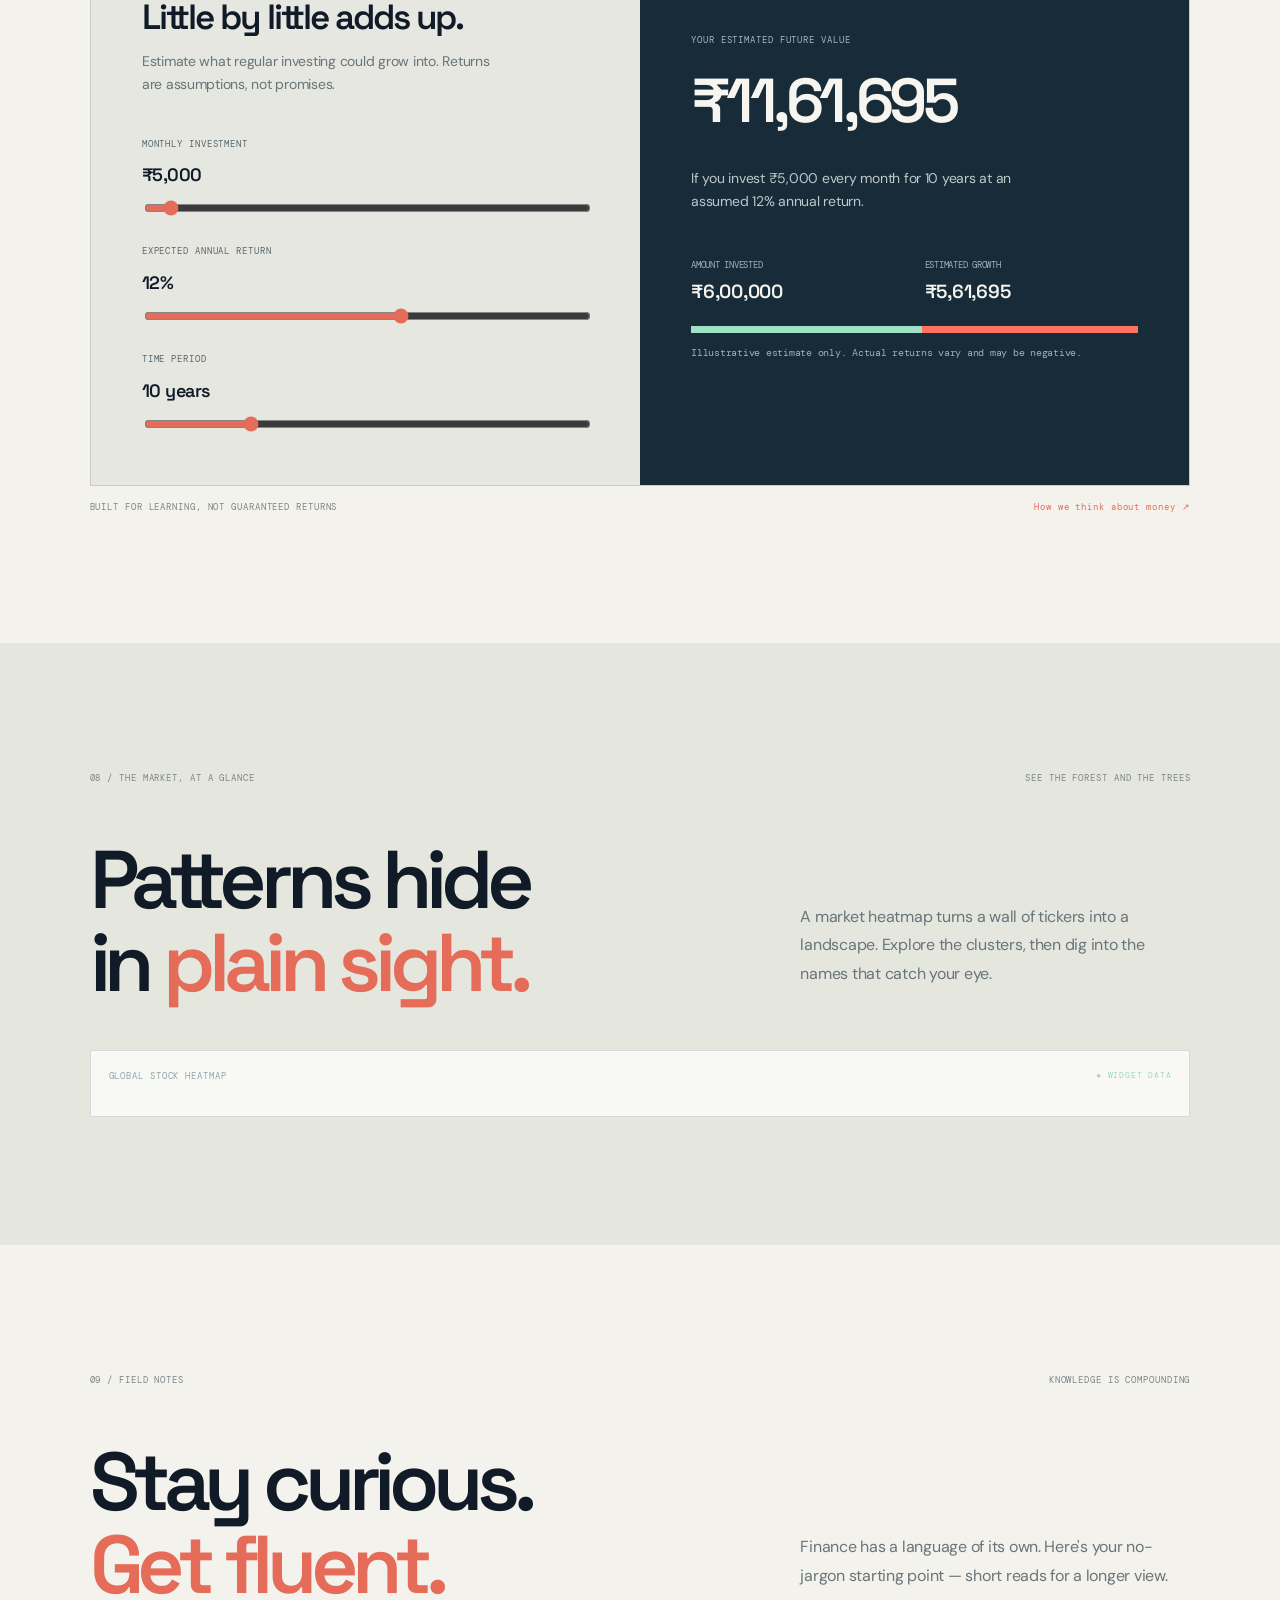
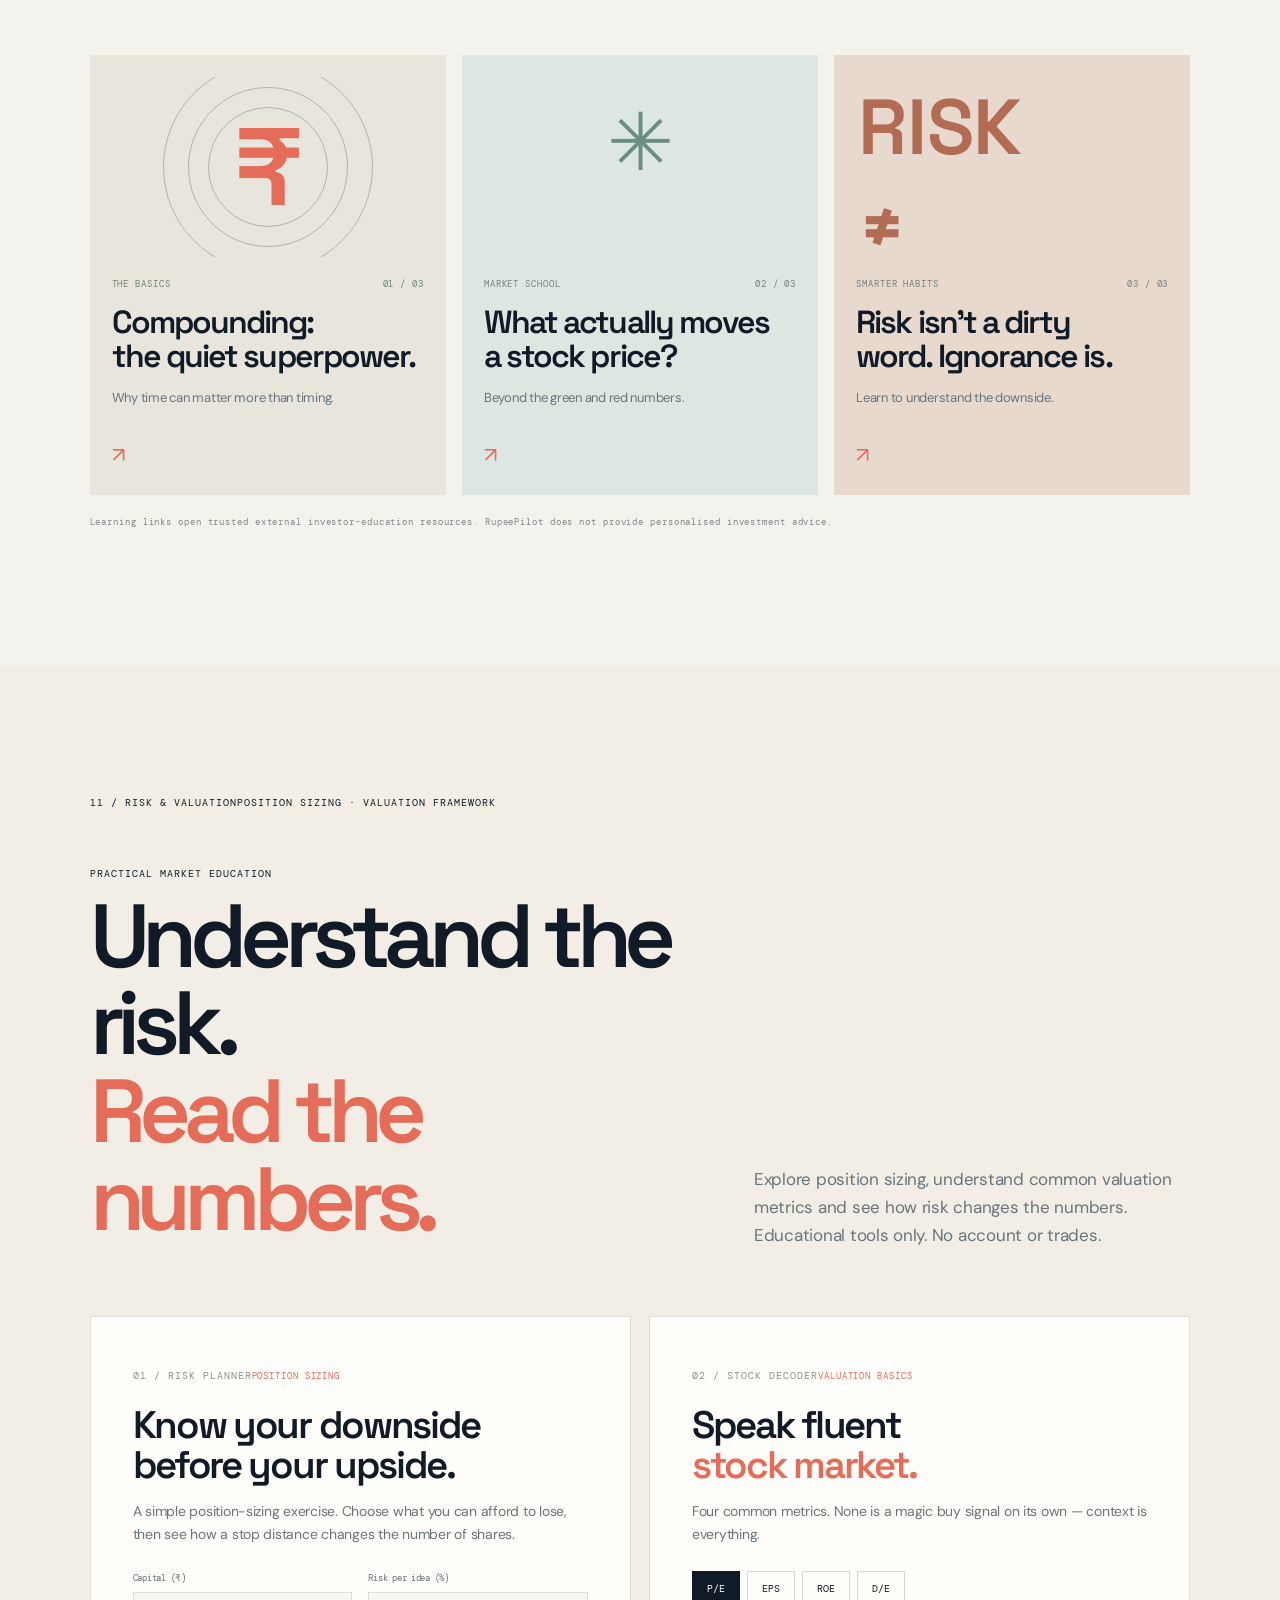
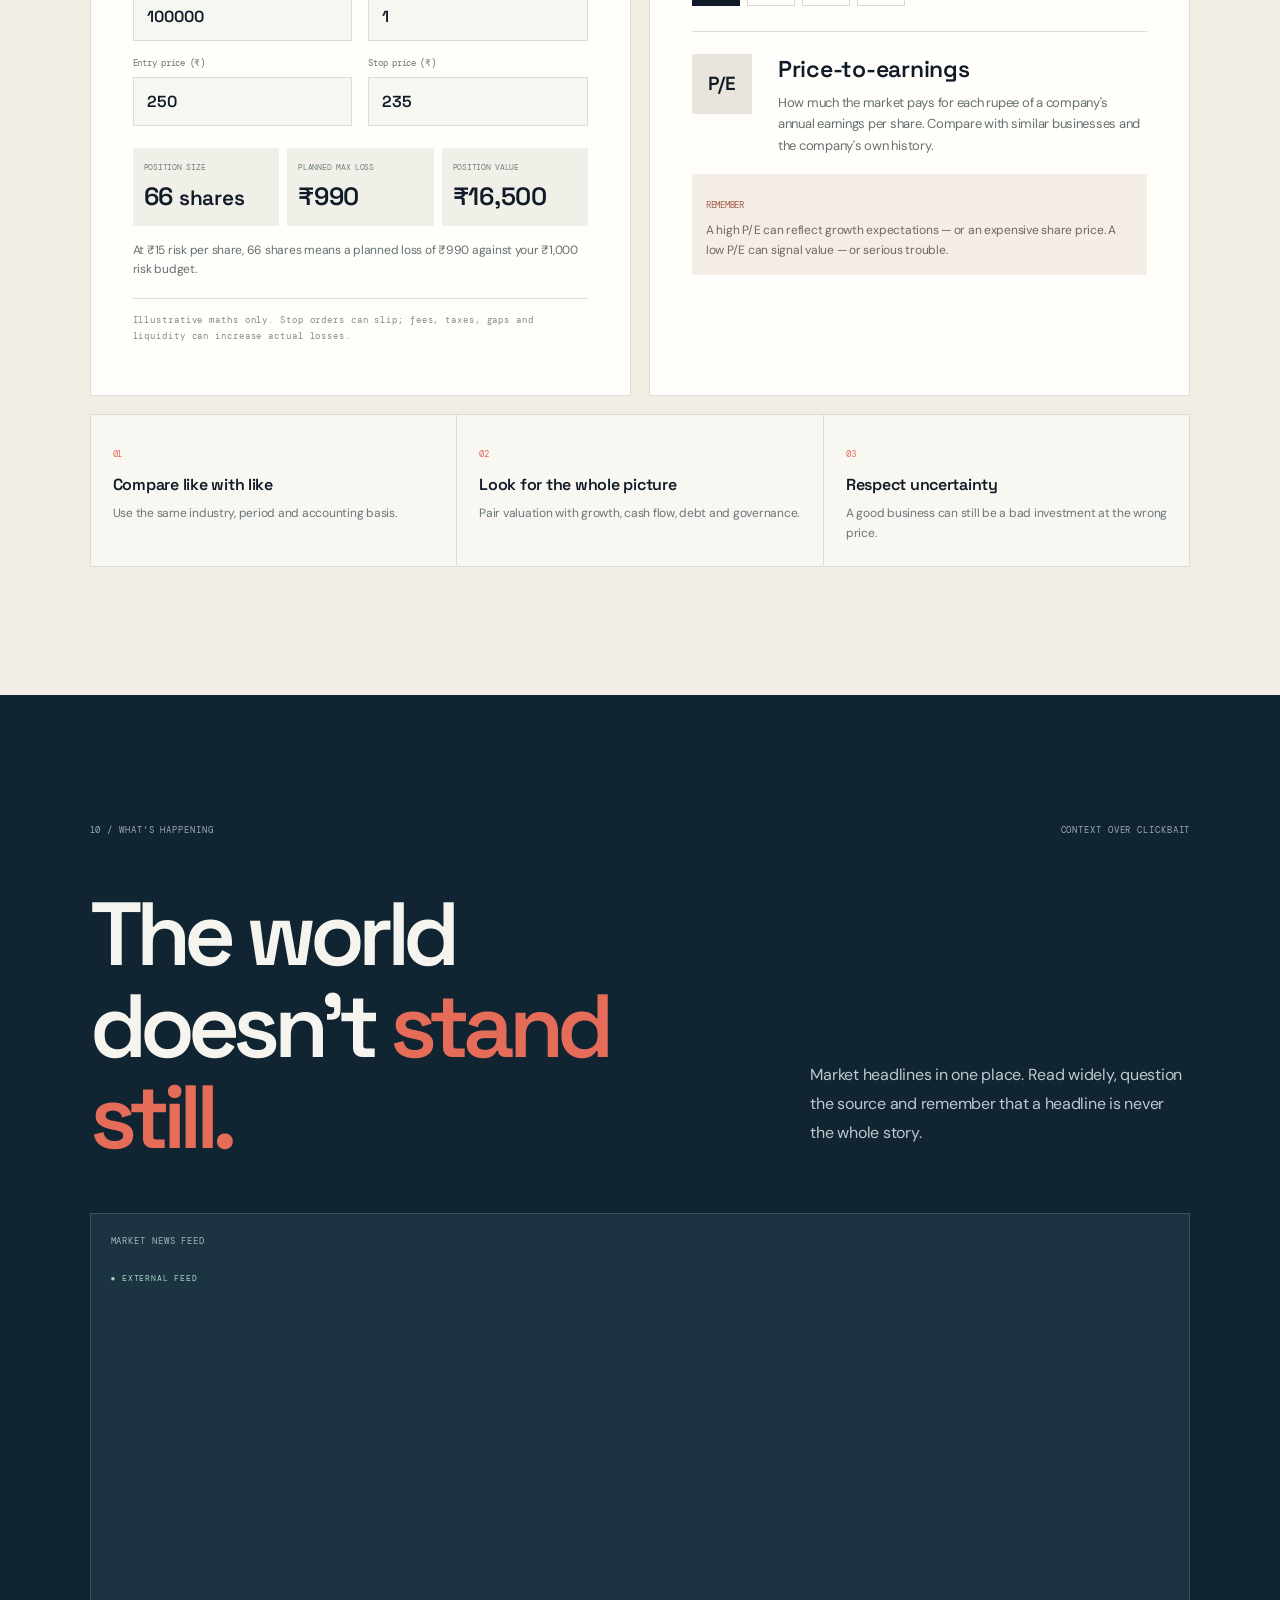
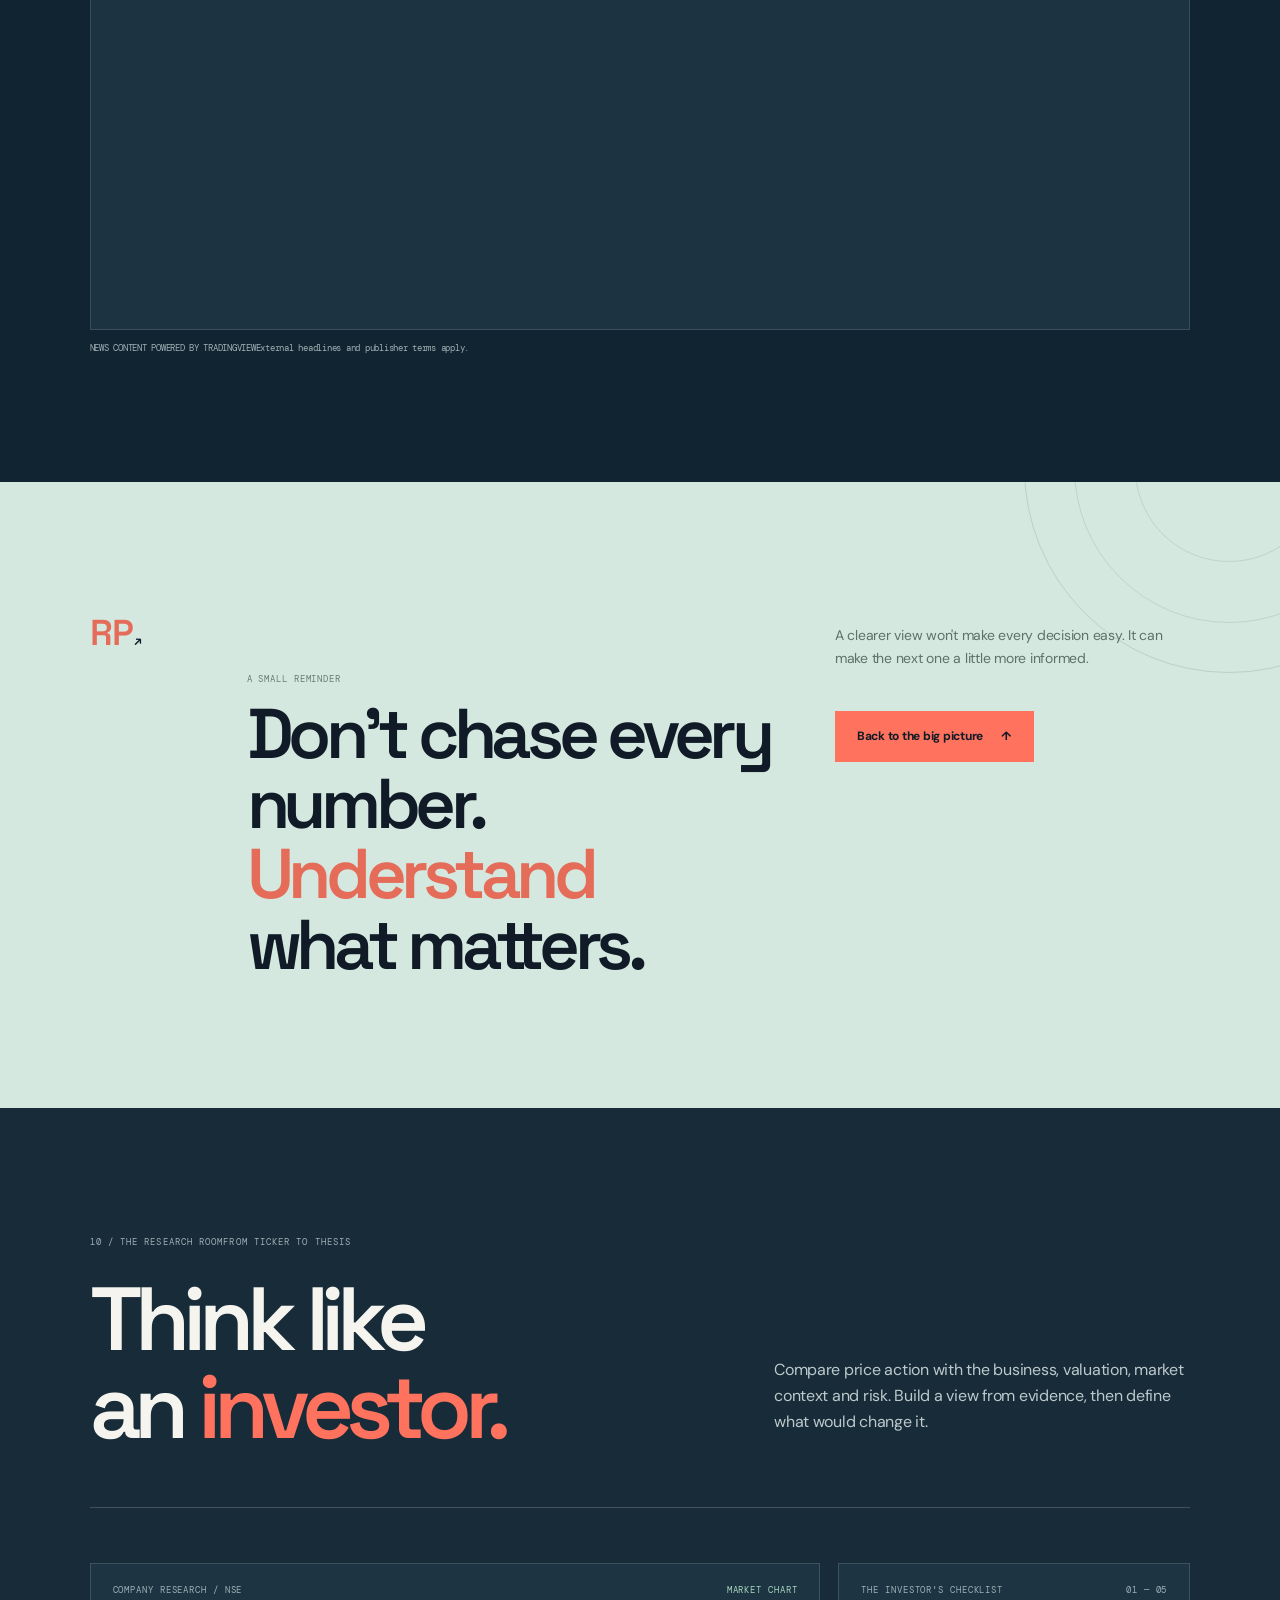
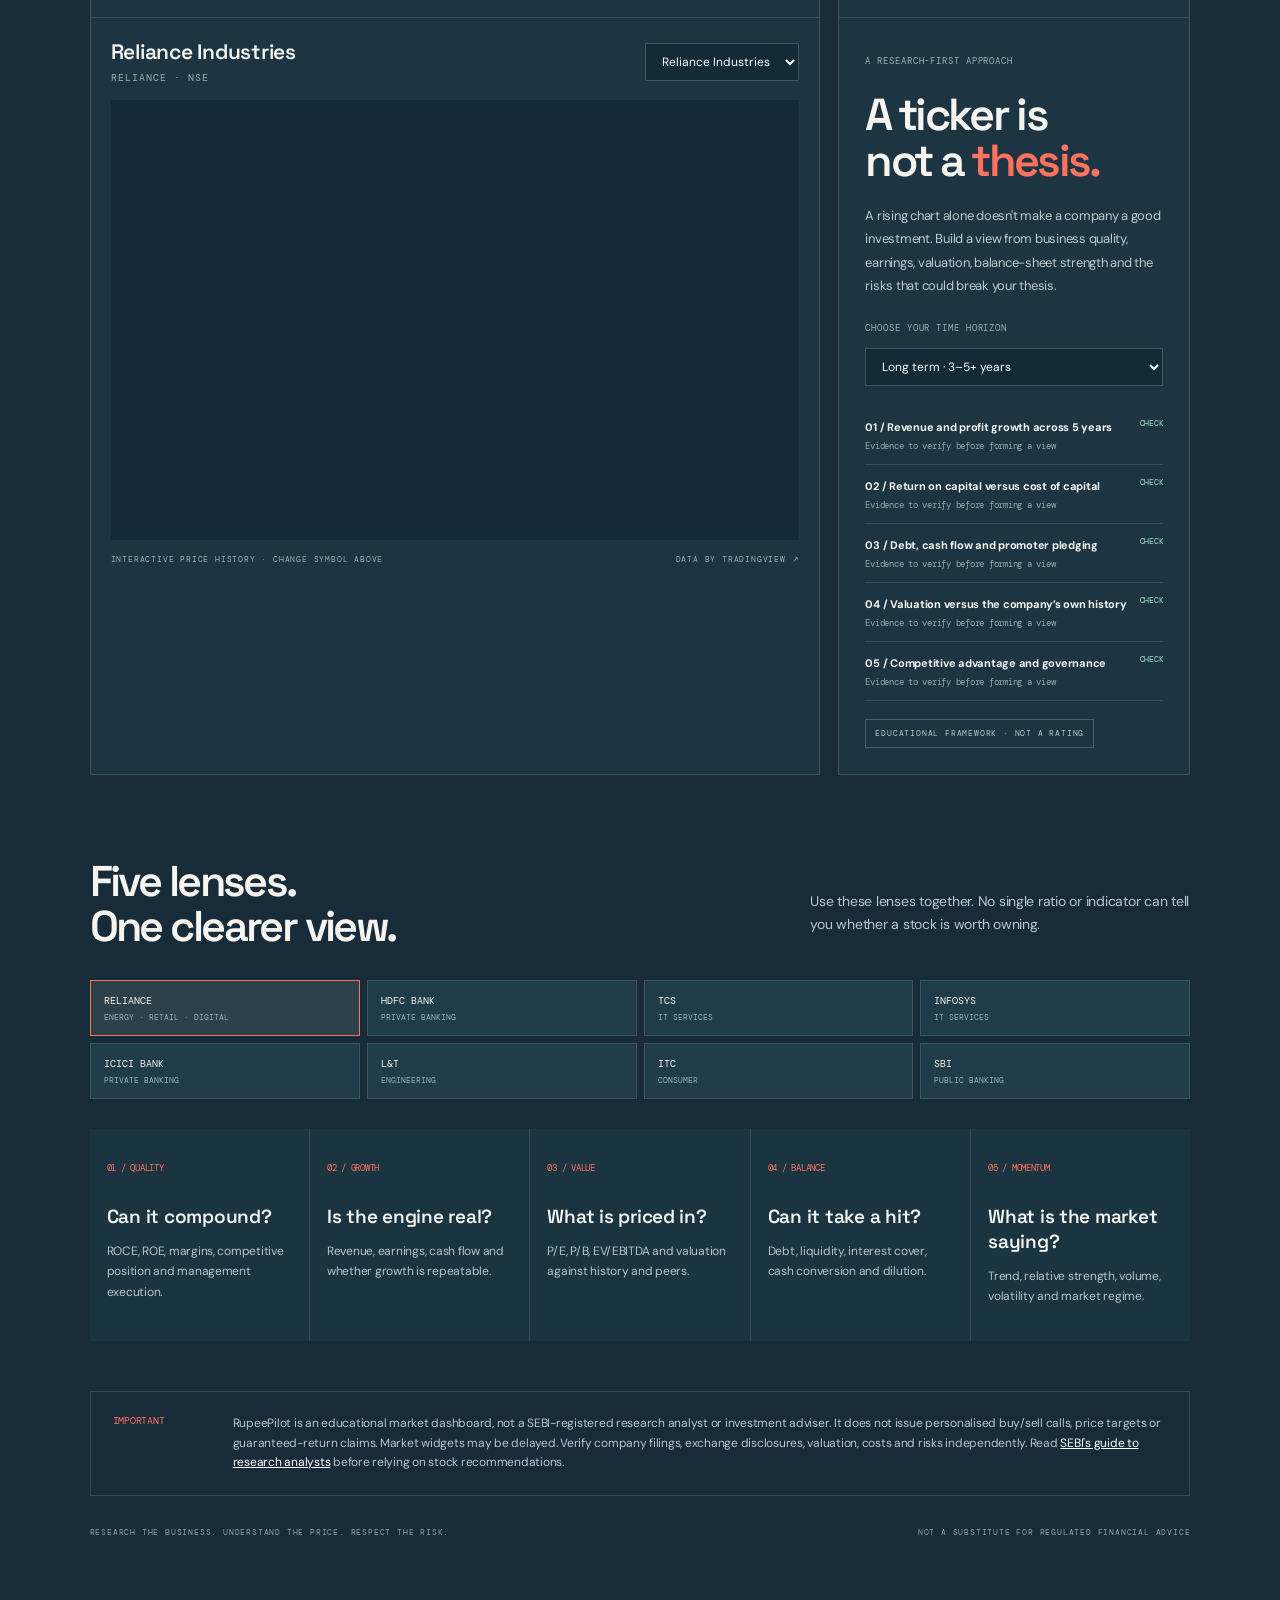
==== commit 77494bb3: "Refresh RupeePilot visual design and motion" ====
--- a/index.html
+++ b/index.html
@@ -8,9 +8,9 @@
 <script type="module" src="https://widgets.tradingview-widget.com/w/en/tv-advanced-chart.js"></script><script type="module" src="https://widgets.tradingview-widget.com/w/en/tv-screener.js"></script><script type="module" src="https://widgets.tradingview-widget.com/w/en/tv-heatmap.js"></script><script type="module" src="https://widgets.tradingview-widget.com/w/en/tv-news-feed.js"></script>
 </head><body><a class="skip-link" href="#main">Skip to content</a>
 <div class="announcement"><span class="pulse"></span> YOUR MONEY, WITH A WIDER LENS <span class="announcement-right">BUILT FOR INDIA <span>↗</span></span></div>
-<header class="site-header" id="top"><a class="brand" href="#top" aria-label="RupeePilot home"><span class="brand-mark">R<span>↗</span></span><span>rupee<span class="brand-light">pilot</span><small>MARKET INTELLIGENCE</small></span></a><nav class="desktop-nav" aria-label="Main navigation"><a href="#markets">Markets</a><a href="#research">Research</a><a href="#explore">Explore</a><a href="#portfolio">Portfolio</a><a href="#tools">Money tools</a><a href="#learn">Field notes</a><a href="#play-lab">Risk &amp; Valuation</a></nav><div class="header-actions"><a class="header-link" href="#markets">Open dashboard <span>↗</span></a><button class="menu-toggle" id="menuToggle" aria-label="Open menu" aria-expanded="false"><span></span><span></span></button></div></header>
+<header class="site-header" id="top"><a class="brand" href="#top" aria-label="RupeePilot home"><span class="brand-mark">R<span>↗</span></span><span>rupee<span class="brand-light">pilot</span><small>MARKET INTELLIGENCE</small></span></a><nav class="desktop-nav" aria-label="Main navigation"><a href="#markets">Markets</a><a href="#research">Research</a><a href="#explore">Explore</a><a href="#portfolio">Portfolio</a><a href="#tools">Money tools</a><a href="#learn">Field notes</a><a href="#risk-studio">Risk &amp; Valuation</a></nav><div class="header-actions"><a class="header-link" href="#markets">Open dashboard <span>↗</span></a><button class="menu-toggle" id="menuToggle" aria-label="Open menu" aria-expanded="false"><span></span><span></span></button></div></header>
 <main id="main">
-<section class="hero section-pad" data-tone="dark"><div class="hero-copy reveal"><div class="eyebrow"><span class="eyebrow-line"></span> A BETTER WAY TO SEE YOUR MONEY</div><h1>A clearer view<br>of the <em>markets.</em><br><span class="outline-word">And your money.</span></h1><div class="hero-bottom"><p>Track Indian and global markets, explore digital assets, understand your portfolio and test financial decisions with a more informed perspective.</p><div class="hero-ctas"><a class="button button-lime" href="#markets">Explore the markets <span>↘</span></a><a class="text-link" href="#tools">Find your next move <span>↗</span></a></div></div></div>
+<section class="hero section-pad" data-tone="dark"><div class="hero-copy reveal"><div class="eyebrow"><span class="eyebrow-line"></span> A BETTER WAY TO SEE YOUR MONEY</div><h1>A clearer view<br>of the <em>markets.</em><br><span class="outline-word">And your money.</span></h1><div class="hero-bottom"><p>Track Indian and global markets, explore digital assets, understand your portfolio and test financial decisions with a more informed perspective.</p><div class="hero-ctas"><a class="button button-lime" href="#markets">Explore the markets <span>↘</span></a><a class="text-link" href="#tools">Build a research view <span>↗</span></a></div></div></div>
 <div class="hero-art reveal" aria-label="Abstract financial data artwork"><div class="orbit orbit-one"></div><div class="orbit orbit-two"></div><div class="orbit orbit-three"></div><div class="art-sun"></div><div class="art-ring"></div><div class="art-line art-line-a"></div><div class="art-line art-line-b"></div><div class="floating-card float-top"><span class="mini-label">MARKET PULSE</span><strong>IN / OUT</strong><span class="live-dot">● LIVE DATA</span></div><div class="floating-card float-bottom"><span class="mini-label">THINK LONG TERM</span><strong>Small moves.<br>Big direction.</strong><span class="float-arrow">↗</span></div><div class="hero-stamp">RP<br><span>№ 01</span></div><div class="art-caption">A LITTLE MORE CLARITY<br>GOES A LONG WAY.</div></div><div class="hero-meta"><span>01 / 05 — THE BIG VIEW</span><span>SCROLL TO EXPLORE <b>↓</b></span><span>EST. FOR CURIOUS MINDS</span></div></section>
 <section class="ticker-section" data-tone="light" aria-label="Market symbols ticker"><div class="ticker-label">ON THE RADAR <span>↗</span></div><div class="ticker-window"><div class="ticker-track"><span>NIFTY 50 <b>INDIA</b></span><i>✳</i><span>SENSEX <b>INDIA</b></span><i>✳</i><span>RELIANCE <b>NSE</b></span><i>✳</i><span>BITCOIN <b>BTC</b></span><i>✳</i><span>ETHEREUM <b>ETH</b></span><i>✳</i><span>GOLD <b>MCX</b></span><i>✳</i><span>NIFTY BANK <b>INDIA</b></span><i>✳</i><span>NIFTY 50 <b>INDIA</b></span><i>✳</i><span>SENSEX <b>INDIA</b></span><i>✳</i><span>RELIANCE <b>NSE</b></span><i>✳</i><span>BITCOIN <b>BTC</b></span><i>✳</i><span>ETHEREUM <b>ETH</b></span><i>✳</i><span>GOLD <b>MCX</b></span><i>✳</i><span>NIFTY BANK <b>INDIA</b></span><i>✳</i></div></div></section>
 <section class="intro section-pad" id="explore" data-tone="light"><div class="section-kicker"><span>02 / A NEW FINANCIAL HABIT</span><span>LESS NOISE. MORE SIGNAL.</span></div><div class="intro-grid"><h2 class="display-title reveal">Not another<br>finance site.<br><em>Your money's</em><br>control room.</h2><div class="intro-aside reveal"><p class="large-copy">A place to zoom out, dig in, and connect the dots between the market and your everyday life.</p><p class="muted-copy">Follow the numbers. Build a portfolio. Learn the language. Run the what-ifs. Make decisions that feel like yours.</p><a class="round-link" href="#markets" aria-label="Go to market dashboard">↘</a></div></div><div class="feature-strip"><div><span class="feature-number">01</span><strong>Market intelligence</strong><small>Stocks, indices, crypto & more</small></div><div><span class="feature-number">02</span><strong>Your own dashboard</strong><small>Watchlists & portfolio snapshots</small></div><div><span class="feature-number">03</span><strong>Better money decisions</strong><small>Calculators that make sense</small></div><div><span class="feature-number">04</span><strong>Learn as you go</strong><small>Plain-English field notes</small></div></div></section>
@@ -24,7 +24,7 @@
 <section class="tools-section section-pad" id="tools" data-tone="light"><div class="section-kicker"><span>07 / FINANCIAL TOOLS</span><span>TRY A DIFFERENT SCENARIO</span></div><div class="tools-heading"><h2 class="display-title reveal">Make the<br><em>what-if</em><br>work for you.</h2><p>Good decisions start with good questions. Change the inputs and see how the numbers respond.</p></div><div class="tool-tabs" role="tablist" aria-label="Financial calculators"><button class="tool-tab active" data-tool="sip">SIP planner</button><button class="tool-tab" data-tool="emi">EMI calculator</button><button class="tool-tab" data-tool="fd">FD growth</button><button class="tool-tab" data-tool="budget">Budget split</button></div><div class="tool-lab"><div class="tool-inputs" id="toolInputs"><div class="tool-intro"><span class="panel-label">01 — SIP PLANNER</span><h3>Little by little<br>adds up.</h3><p>Estimate what a monthly investment could grow into over time. Returns are assumptions, not promises.</p></div><label class="field-label">MONTHLY INVESTMENT <span id="sipAmountLabel">₹5,000</span><input type="range" id="sipAmount" min="500" max="100000" step="500" value="5000"></label><label class="field-label">EXPECTED ANNUAL RETURN <span id="sipRateLabel">12%</span><input type="range" id="sipRate" min="1" max="20" step="0.5" value="12"></label><label class="field-label">TIME PERIOD <span id="sipYearsLabel">10 years</span><input type="range" id="sipYears" min="1" max="40" step="1" value="10"></label></div><div class="tool-result"><div class="result-orbit"></div><span class="panel-label">YOUR ESTIMATED FUTURE VALUE</span><strong class="result-value" id="toolResult">₹11,61,695</strong><p id="toolResultText">If you invest ₹5,000 every month for 10 years at an assumed 12% annual return.</p><div class="result-breakdown"><div><span>AMOUNT INVESTED</span><strong id="resultInvested">₹6,00,000</strong></div><div><span>ESTIMATED GROWTH</span><strong id="resultGrowth">₹5,61,695</strong></div></div><div class="result-bar"><span id="investedBar"></span><span id="growthBar"></span></div><small>Illustrative estimate only. Actual returns vary and may be negative.</small></div></div><div class="tools-foot"><span>BUILT FOR LEARNING, NOT GUARANTEED RETURNS</span><a href="about.html">How we think about money ↗</a></div></section>
 <section class="heatmap-section section-pad" id="market-map" data-tone="light"><div class="section-kicker"><span>08 / THE MARKET, AT A GLANCE</span><span>SEE THE FOREST AND THE TREES</span></div><div class="heatmap-heading"><h2 class="display-title reveal">Patterns hide<br>in <em>plain sight.</em></h2><p>A market heatmap turns a wall of tickers into a landscape. Explore the clusters, then dig into the names that catch your eye.</p></div><div class="heatmap-frame"><div class="heatmap-top"><span class="panel-label">GLOBAL STOCK HEATMAP</span><span class="widget-live">● WIDGET DATA</span></div><div class="tradingview-widget-container"><div class="tradingview-widget-container__widget"></div><script type="text/javascript" src="https://s3.tradingview.com/external-embedding/embed-widget-stock-heatmap.js" async>{"exchanges":[],"dataSource":"SPX500","grouping":"sector","blockSize":"market_cap_basic","blockColor":"change","locale":"en","symbolUrl":"","colorTheme":"light","hasTopBar":true,"isTransparent":true,"width":"100%","height":"560"}</script></div></div></section>
 <section class="stories-section section-pad" id="learn" data-tone="light"><div class="section-kicker"><span>09 / FIELD NOTES</span><span>KNOWLEDGE IS COMPOUNDING</span></div><div class="stories-heading"><h2 class="display-title reveal">Stay curious.<br><em>Get fluent.</em></h2><p>Finance has a language of its own. Here's your no-jargon starting point — short reads for a longer view.</p></div><div class="story-grid"><a class="story-card story-one" href="https://www.sebi.gov.in/investor/" target="_blank" rel="noopener"><div class="story-art art-compound"><span>₹</span><i></i><i></i><i></i></div><div class="story-meta"><span>THE BASICS</span><span>01 / 03</span></div><h3>Compounding:<br>the quiet superpower.</h3><p>Why time can matter more than timing.</p><span class="story-arrow">↗</span></a><a class="story-card story-two" href="https://www.nseindia.com/learn/knowledge-hub" target="_blank" rel="noopener"><div class="story-art art-market"><span class="art-cross">✳</span><div class="art-bars"><i></i><i></i><i></i><i></i><i></i><i></i></div></div><div class="story-meta"><span>MARKET SCHOOL</span><span>02 / 03</span></div><h3>What actually moves<br>a stock price?</h3><p>Beyond the green and red numbers.</p><span class="story-arrow">↗</span></a><a class="story-card story-three" href="https://investor.sebi.gov.in/" target="_blank" rel="noopener"><div class="story-art art-risk"><div class="risk-circle">RISK<br><span>≠</span><br>REWARD</div></div><div class="story-meta"><span>SMARTER HABITS</span><span>03 / 03</span></div><h3>Risk isn't a dirty<br>word. Ignorance is.</h3><p>Learn to understand the downside.</p><span class="story-arrow">↗</span></a></div><p class="story-note">Learning links open trusted external investor-education resources. RupeePilot does not provide personalised investment advice.</p></section>
-<section class="play-lab section-pad" id="play-lab" data-tone="light" aria-labelledby="playTitle">
+<section class="play-lab section-pad" id="risk-studio" data-tone="light" aria-labelledby="playTitle">
   <div class="play-orb play-orb-a" aria-hidden="true"></div><div class="play-orb play-orb-b" aria-hidden="true"></div>
   <div class="play-kicker"><span>11 / RISK &amp; VALUATION</span><span>POSITION SIZING · VALUATION FRAMEWORK</span></div>
   <div class="play-heading"><div><p class="play-eyebrow">PRACTICAL MARKET EDUCATION</p><h2 id="playTitle">Understand the risk.<br><em>Read the numbers.</em></h2></div><p>Explore position sizing, understand common valuation metrics and see how risk changes the numbers. Educational tools only. No account or trades.</p></div>
@@ -47,8 +47,8 @@
 <section class="news-section section-pad" data-tone="dark"><div class="section-kicker light-kicker"><span>10 / WHAT'S HAPPENING</span><span>CONTEXT OVER CLICKBAIT</span></div><div class="news-heading"><h2 class="display-title reveal">The world<br>doesn't <em>stand still.</em></h2><p>Market headlines in one place. Read widely, question the source and remember that a headline is never the whole story.</p></div><div class="news-frame"><div class="news-frame-head"><span class="panel-label">MARKET NEWS FEED</span><span class="widget-live">● EXTERNAL FEED</span></div><tv-news-feed market="stock" display="grid" color-theme="dark" locale="en" style="display:block;width:100%;height:620px"></tv-news-feed></div><div class="news-foot"><span>NEWS CONTENT POWERED BY TRADINGVIEW</span><span>External headlines and publisher terms apply.</span></div></section>
 <section class="manifesto section-pad" data-tone="light"><div class="manifesto-mark">RP<span>↗</span></div><p class="manifesto-kicker">A SMALL REMINDER</p><h2>Don't chase every<br>number. <em>Understand</em><br>what matters.</h2><p class="manifesto-copy">A clearer view won't make every decision easy. It can make the next one a little more informed.</p><a class="button button-lime" href="#top">Back to the big picture <span>↑</span></a><div class="manifesto-orbit"></div></section>
 <section class="research-studio" data-tone="dark" id="research">
-<div class="rs-kicker"><span>10 / THE RESEARCH ROOM</span><span>LESS TIPS. MORE THESIS.</span></div>
-<div class="rs-head rs-reveal"><h2>Think like<br>an <em>investor.</em></h2><p><strong>Don't ask a website what to buy.</strong> Ask better questions. Explore the chart, compare it with the business, and pressure-test the reasons behind a decision.</p></div><div class="rs-animate-line"></div>
+<div class="rs-kicker"><span>10 / THE RESEARCH ROOM</span><span>FROM TICKER TO THESIS</span></div>
+<div class="rs-head rs-reveal"><h2>Think like<br>an <em>investor.</em></h2><p>Compare price action with the business, valuation, market context and risk. Build a view from evidence, then define what would change it.</p></div><div class="rs-animate-line"></div>
 <div class="rs-grid">
 <div class="rs-chart-card rs-reveal"><div class="rs-card-top"><span class="rs-label">COMPANY RESEARCH / NSE</span><span class="rs-live">MARKET CHART</span></div><div class="rs-chart-inner"><div class="rs-asset-row"><div><div class="rs-asset-name" id="rsAssetName">Reliance Industries</div><div class="rs-asset-symbol" id="rsAssetSymbol">RELIANCE · NSE</div></div><select class="rs-select" id="researchSelect" aria-label="Choose a company"><option value="RELIANCE">Reliance Industries</option><option value="HDFCBANK">HDFC Bank</option><option value="TCS">TCS</option><option value="INFY">Infosys</option><option value="ICICIBANK">ICICI Bank</option><option value="LT">Larsen &amp; Toubro</option><option value="ITC">ITC Limited</option><option value="SBIN">State Bank of India</option></select></div><div class="rs-chart-box"><tv-advanced-chart id="researchChart" symbol="NSE:RELIANCE" interval="D" theme="dark" autosize="true" timezone="Asia/Kolkata" style="display:block;width:100%;height:100%"></tv-advanced-chart></div><div class="rs-chart-caption"><span>INTERACTIVE PRICE HISTORY · CHANGE SYMBOL ABOVE</span><span>DATA BY TRADINGVIEW ↗</span></div></div></div>
 <aside class="rs-insight-card rs-reveal"><div class="rs-card-top"><span class="rs-label">THE INVESTOR'S CHECKLIST</span><span class="rs-label">01 — 05</span></div><div class="rs-insight-body"><span class="rs-label">A RESEARCH-FIRST APPROACH</span><h3 class="rs-verdict">A ticker is<br>not a <em>thesis.</em></h3><p class="rs-note">A rising chart alone doesn't make a company a good investment. Build a view from business quality, earnings, valuation, balance-sheet strength and the risks that could break your thesis.</p><label class="rs-label" for="researchHorizon">CHOOSE YOUR TIME HORIZON</label><select class="rs-select" id="researchHorizon" style="display:block;width:100%;max-width:none;margin-top:9px"><option value="long">Long term · 3–5+ years</option><option value="medium">Medium term · 6–24 months</option><option value="short">Short term · trading</option></select><div class="rs-signal-list" id="researchChecklist"></div><span class="rs-pill neutral">EDUCATIONAL FRAMEWORK · NOT A RATING</span></div></aside></div>
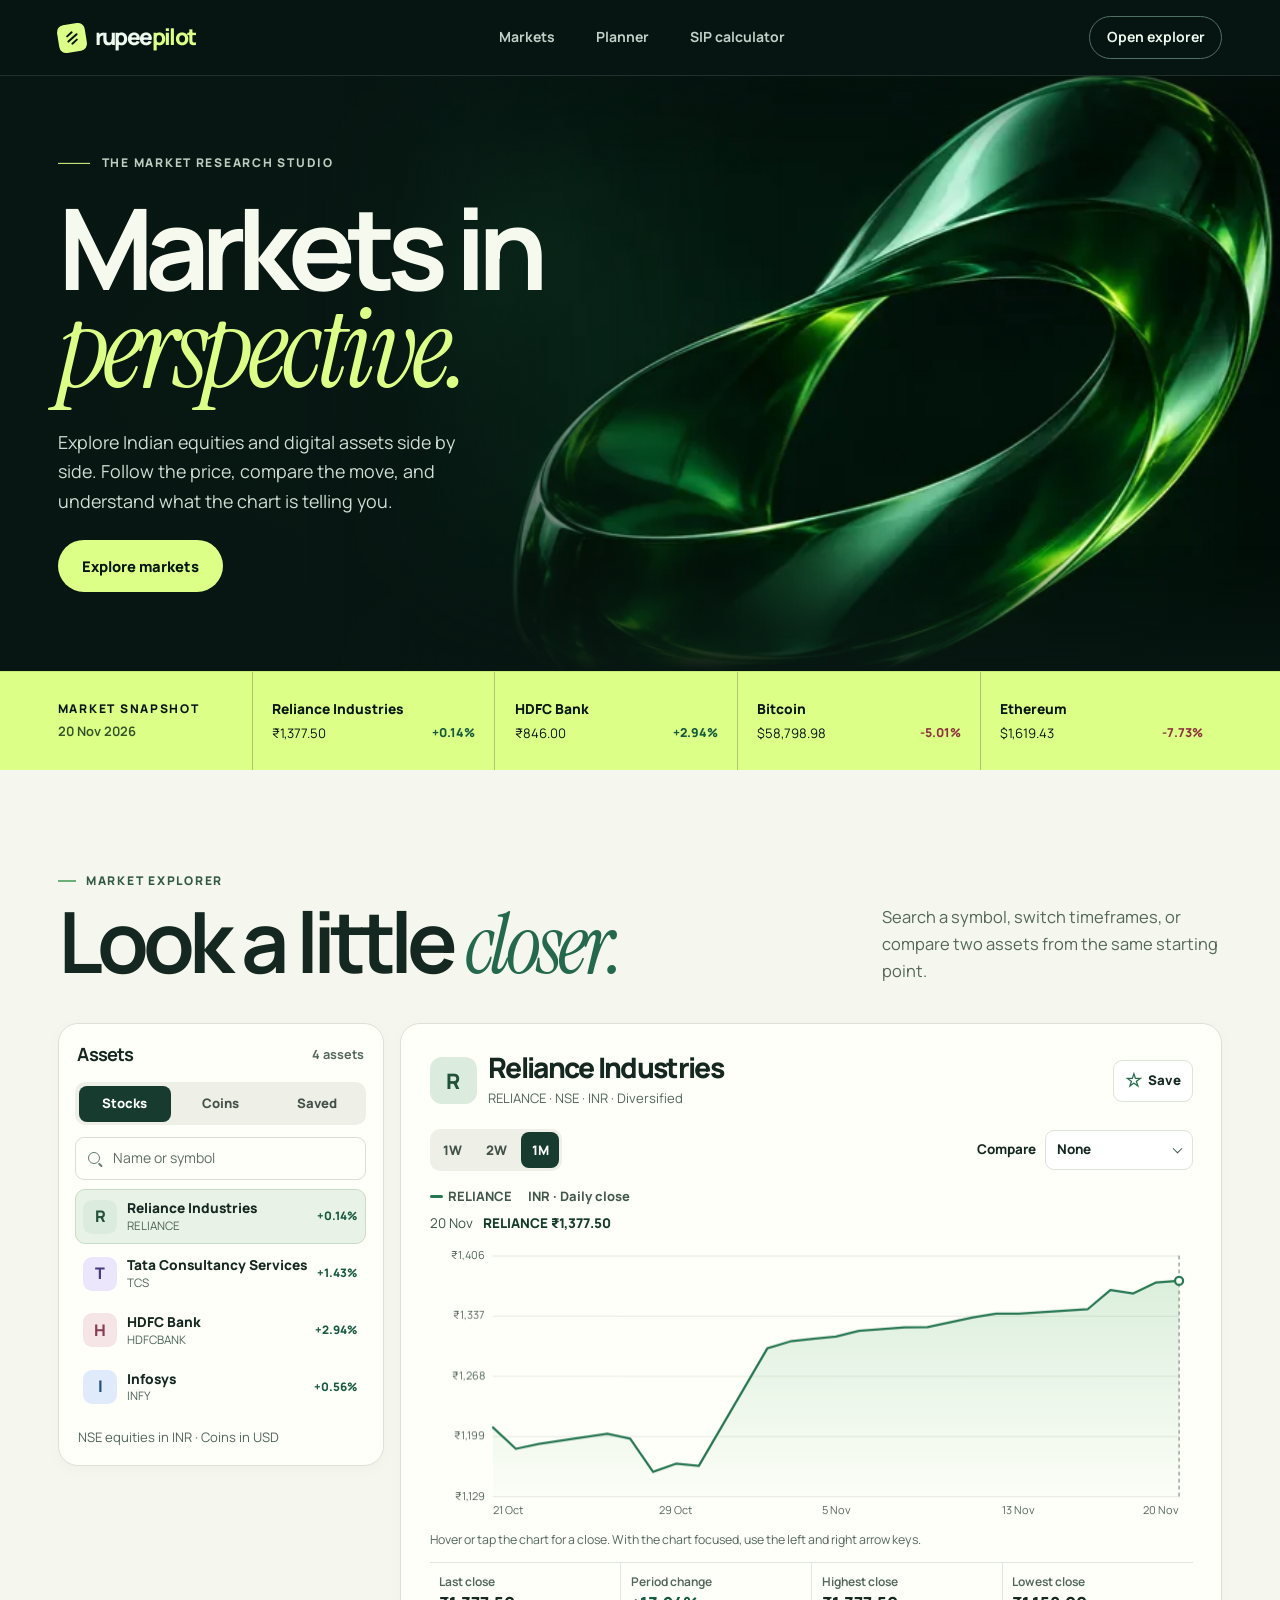
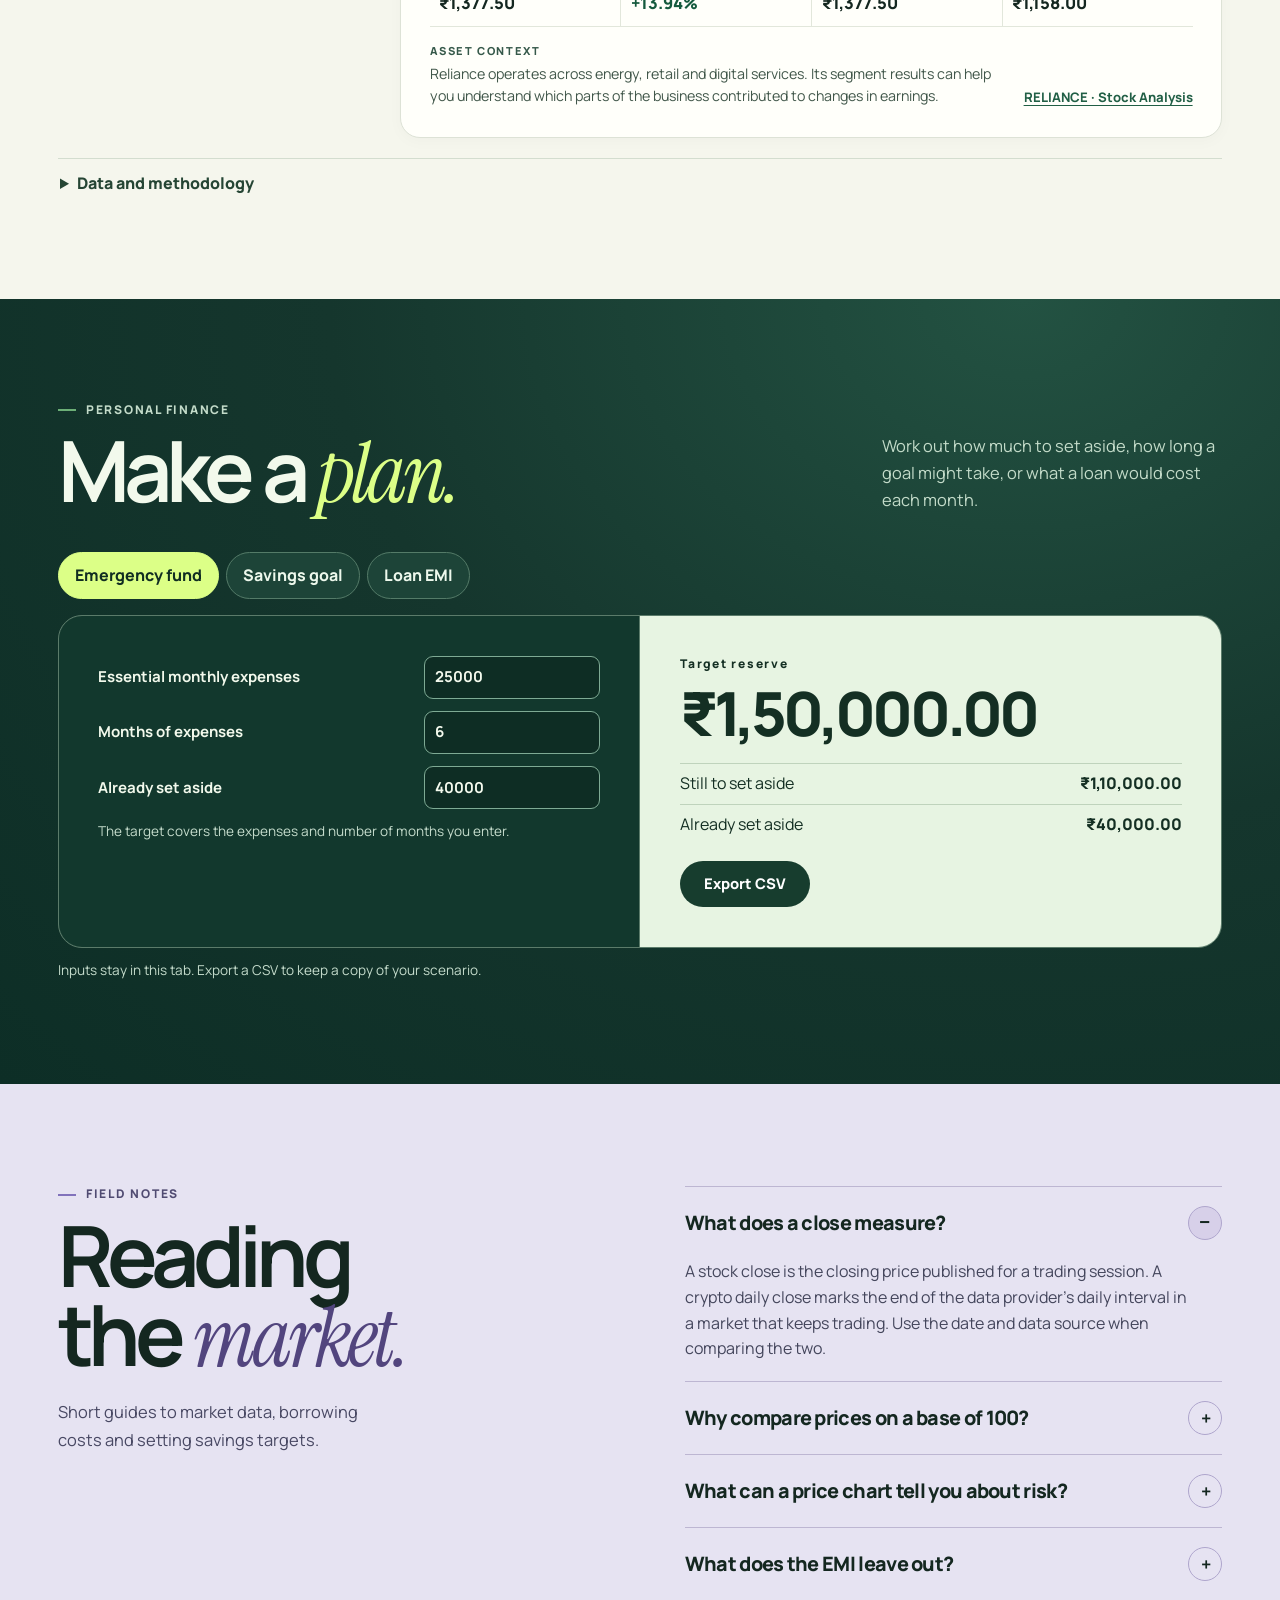
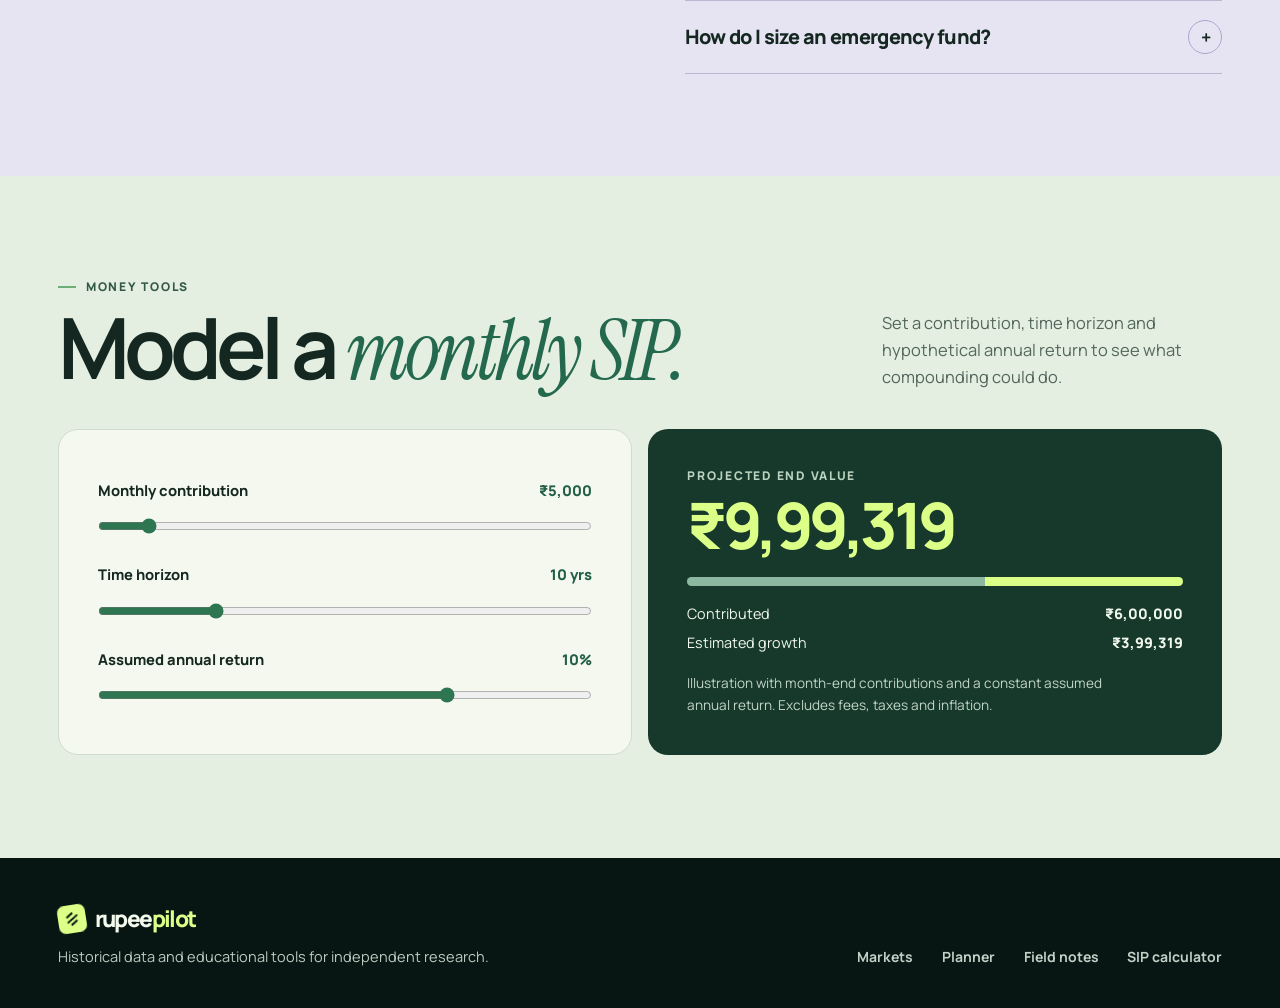
==== commit f376ae46: "Upgrade RupeePilot motion and add a personal finance planner" ====
--- a/index.html
+++ b/index.html
@@ -1,60 +1,166 @@
 <!doctype html>
-<html lang="en"><head>
-<meta charset="utf-8"><meta name="viewport" content="width=device-width,initial-scale=1"><meta name="theme-color" content="#101b27">
-<meta name="description" content="RupeePilot is your market and money cockpit. Explore Indian stocks, crypto, market charts, portfolios and smart financial tools in one place.">
-<meta property="og:title" content="RupeePilot — Make money make sense."><meta property="og:description" content="Markets, money tools and a clearer view of what comes next."><meta property="og:type" content="website">
-<title>RupeePilot — Markets, research &amp; money tools</title><link rel="icon" href="assets/favicon.svg" type="image/svg+xml">
-<link rel="preconnect" href="https://fonts.googleapis.com"><link rel="preconnect" href="https://fonts.gstatic.com" crossorigin><link rel="stylesheet" href="site.css">
-<script type="module" src="https://widgets.tradingview-widget.com/w/en/tv-advanced-chart.js"></script><script type="module" src="https://widgets.tradingview-widget.com/w/en/tv-screener.js"></script><script type="module" src="https://widgets.tradingview-widget.com/w/en/tv-heatmap.js"></script><script type="module" src="https://widgets.tradingview-widget.com/w/en/tv-news-feed.js"></script>
-</head><body><a class="skip-link" href="#main">Skip to content</a>
-<div class="announcement"><span class="pulse"></span> YOUR MONEY, WITH A WIDER LENS <span class="announcement-right">BUILT FOR INDIA <span>↗</span></span></div>
-<header class="site-header" id="top"><a class="brand" href="#top" aria-label="RupeePilot home"><span class="brand-mark">R<span>↗</span></span><span>rupee<span class="brand-light">pilot</span><small>MARKET INTELLIGENCE</small></span></a><nav class="desktop-nav" aria-label="Main navigation"><a href="#markets">Markets</a><a href="#research">Research</a><a href="#explore">Explore</a><a href="#portfolio">Portfolio</a><a href="#tools">Money tools</a><a href="#learn">Field notes</a><a href="#risk-studio">Risk &amp; Valuation</a></nav><div class="header-actions"><a class="header-link" href="#markets">Open dashboard <span>↗</span></a><button class="menu-toggle" id="menuToggle" aria-label="Open menu" aria-expanded="false"><span></span><span></span></button></div></header>
-<main id="main">
-<section class="hero section-pad" data-tone="dark"><div class="hero-copy reveal"><div class="eyebrow"><span class="eyebrow-line"></span> A BETTER WAY TO SEE YOUR MONEY</div><h1>A clearer view<br>of the <em>markets.</em><br><span class="outline-word">And your money.</span></h1><div class="hero-bottom"><p>Track Indian and global markets, explore digital assets, understand your portfolio and test financial decisions with a more informed perspective.</p><div class="hero-ctas"><a class="button button-lime" href="#markets">Explore the markets <span>↘</span></a><a class="text-link" href="#tools">Build a research view <span>↗</span></a></div></div></div>
-<div class="hero-art reveal" aria-label="Abstract financial data artwork"><div class="orbit orbit-one"></div><div class="orbit orbit-two"></div><div class="orbit orbit-three"></div><div class="art-sun"></div><div class="art-ring"></div><div class="art-line art-line-a"></div><div class="art-line art-line-b"></div><div class="floating-card float-top"><span class="mini-label">MARKET PULSE</span><strong>IN / OUT</strong><span class="live-dot">● LIVE DATA</span></div><div class="floating-card float-bottom"><span class="mini-label">THINK LONG TERM</span><strong>Small moves.<br>Big direction.</strong><span class="float-arrow">↗</span></div><div class="hero-stamp">RP<br><span>№ 01</span></div><div class="art-caption">A LITTLE MORE CLARITY<br>GOES A LONG WAY.</div></div><div class="hero-meta"><span>01 / 05 — THE BIG VIEW</span><span>SCROLL TO EXPLORE <b>↓</b></span><span>EST. FOR CURIOUS MINDS</span></div></section>
-<section class="ticker-section" data-tone="light" aria-label="Market symbols ticker"><div class="ticker-label">ON THE RADAR <span>↗</span></div><div class="ticker-window"><div class="ticker-track"><span>NIFTY 50 <b>INDIA</b></span><i>✳</i><span>SENSEX <b>INDIA</b></span><i>✳</i><span>RELIANCE <b>NSE</b></span><i>✳</i><span>BITCOIN <b>BTC</b></span><i>✳</i><span>ETHEREUM <b>ETH</b></span><i>✳</i><span>GOLD <b>MCX</b></span><i>✳</i><span>NIFTY BANK <b>INDIA</b></span><i>✳</i><span>NIFTY 50 <b>INDIA</b></span><i>✳</i><span>SENSEX <b>INDIA</b></span><i>✳</i><span>RELIANCE <b>NSE</b></span><i>✳</i><span>BITCOIN <b>BTC</b></span><i>✳</i><span>ETHEREUM <b>ETH</b></span><i>✳</i><span>GOLD <b>MCX</b></span><i>✳</i><span>NIFTY BANK <b>INDIA</b></span><i>✳</i></div></div></section>
-<section class="intro section-pad" id="explore" data-tone="light"><div class="section-kicker"><span>02 / A NEW FINANCIAL HABIT</span><span>LESS NOISE. MORE SIGNAL.</span></div><div class="intro-grid"><h2 class="display-title reveal">Not another<br>finance site.<br><em>Your money's</em><br>control room.</h2><div class="intro-aside reveal"><p class="large-copy">A place to zoom out, dig in, and connect the dots between the market and your everyday life.</p><p class="muted-copy">Follow the numbers. Build a portfolio. Learn the language. Run the what-ifs. Make decisions that feel like yours.</p><a class="round-link" href="#markets" aria-label="Go to market dashboard">↘</a></div></div><div class="feature-strip"><div><span class="feature-number">01</span><strong>Market intelligence</strong><small>Stocks, indices, crypto & more</small></div><div><span class="feature-number">02</span><strong>Your own dashboard</strong><small>Watchlists & portfolio snapshots</small></div><div><span class="feature-number">03</span><strong>Better money decisions</strong><small>Calculators that make sense</small></div><div><span class="feature-number">04</span><strong>Learn as you go</strong><small>Plain-English field notes</small></div></div></section>
-<section class="market-section section-pad" id="markets" data-tone="dark"><div class="section-kicker light-kicker"><span>03 / THE MARKET FLOOR</span><span>LOOK CLOSER. THINK CLEARER.</span></div><div class="market-heading"><div><div class="eyebrow eyebrow-light"><span class="eyebrow-line"></span> YOUR DAILY MARKET WINDOW</div><h2 class="display-title reveal">The world<br>is <em>moving.</em></h2></div><div class="market-intro"><p>One view for the indices, companies and digital assets shaping the conversation. Pick a market. Follow a chart. Stay curious.</p><span class="data-note"><span class="pulse"></span> EMBEDDED MARKET DATA · MAY BE DELAYED</span></div></div>
-<div class="market-tabs" role="tablist" aria-label="Choose market view"><button class="market-tab active" role="tab" aria-selected="true" data-market="india">India</button><button class="market-tab" role="tab" aria-selected="false" data-market="global">Global</button><button class="market-tab" role="tab" aria-selected="false" data-market="crypto">Crypto</button></div>
-<div class="market-overview-grid"><div class="market-chart-panel"><div class="panel-top"><div><span class="panel-label">MARKET CHART</span><h3 id="chartTitle">NIFTY 50 <span>· NSE</span></h3></div><label class="symbol-select-label" for="symbolSelect">VIEW ASSET<select id="symbolSelect"><option value="NSE:NIFTY">NIFTY 50</option><option value="BSE:SENSEX">SENSEX</option><option value="NSE:RELIANCE">RELIANCE</option><option value="NSE:HDFCBANK">HDFC BANK</option><option value="NSE:TCS">TCS</option><option value="NSE:INFY">INFOSYS</option></select></label></div><div class="chart-embed"><tv-advanced-chart id="mainChart" symbol="NSE:NIFTY" interval="1D" theme="dark" autosize="true" allow-symbol-change="true" timezone="Asia/Kolkata" style="width:100%;height:100%;display:block"></tv-advanced-chart></div><div class="chart-foot"><span>POWERED BY TRADINGVIEW</span><span>Market data availability varies by exchange. <a href="https://www.tradingview.com/" target="_blank" rel="noopener">Data details ↗</a></span></div></div><aside class="market-side"><div class="side-note"><span class="panel-label">THE BIG PICTURE</span><h3>Markets don't<br>move in a vacuum.</h3><p>Keep an eye on the wider picture before you zoom into a single ticker.</p><div class="side-scribble">↗</div></div><div class="mini-market-widget"><div class="panel-top"><span class="panel-label">MARKET SNAPSHOT</span><span class="widget-live">● LIVE WIDGET</span></div><div class="tradingview-widget-container"><div class="tradingview-widget-container__widget"></div><script type="text/javascript" src="https://s3.tradingview.com/external-embedding/embed-widget-market-overview.js" async>{"colorTheme":"dark","dateRange":"12M","showChart":true,"locale":"en","width":"100%","height":"360","isTransparent":true,"showSymbolLogo":true,"showFloatingTooltip":true,"tabs":[{"title":"India","symbols":[{"s":"NSE:NIFTY","d":"Nifty 50"},{"s":"BSE:SENSEX","d":"Sensex"},{"s":"NSE:BANKNIFTY","d":"Nifty Bank"}]},{"title":"Global","symbols":[{"s":"FOREXCOM:SPXUSD","d":"S&P 500"},{"s":"NASDAQ:NDX","d":"Nasdaq 100"},{"s":"INDEX:DJI","d":"Dow Jones"}]},{"title":"Crypto","symbols":[{"s":"BINANCE:BTCUSDT","d":"Bitcoin"},{"s":"BINANCE:ETHUSDT","d":"Ethereum"},{"s":"BINANCE:SOLUSDT","d":"Solana"}]}],"support_host":"https://www.tradingview.com"}</script></div></div></aside></div>
-<div class="market-bottom-grid"><div class="market-bottom-card"><span class="panel-label">01 — STOCKS & INDICES</span><h3>Find the<br><em>next signal.</em></h3><p>Explore Indian companies, compare sectors and see the market from more than one angle.</p><a class="line-link" href="#stock-explorer">Explore equities <span>↗</span></a><div class="card-graphic graphic-bars"><i></i><i></i><i></i><i></i><i></i><i></i><i></i><i></i><i></i></div></div><div class="market-bottom-card coin-card"><span class="panel-label">02 — DIGITAL ASSETS</span><h3>Welcome to<br><em>the coin side.</em></h3><p>Bitcoin, Ethereum and the wider crypto universe. Understand the movement before the momentum.</p><a class="line-link" href="#coin-explorer">Explore crypto <span>↗</span></a><div class="coin-orb orb-a">₿</div><div class="coin-orb orb-b">Ξ</div></div><div class="market-bottom-card heat-card"><span class="panel-label">03 — MARKET MAP</span><h3>Zoom out.<br><em>Spot patterns.</em></h3><p>A visual map of the market makes winners, laggards and clusters easier to notice.</p><a class="line-link" href="#market-map">Open heatmap <span>↗</span></a><div class="heat-squares"><i></i><i></i><i></i><i></i><i></i><i></i><i></i><i></i><i></i></div></div></div></section>
-<section class="explorer-section section-pad" id="stock-explorer" data-tone="light"><div class="section-kicker"><span>04 / FOLLOW THE DETAILS</span><span>STOCKS · SCREENER · HEATMAP</span></div><div class="split-heading"><h2 class="display-title reveal">Good questions<br>make <em>better</em><br>investors.</h2><p>Don't stop at the headline. Explore companies, compare performance and see how the pieces fit together.</p></div><div class="explorer-tabs"><button class="explorer-tab active" data-explorer="screener">Stock screener</button><button class="explorer-tab" data-explorer="heatmap">Market heatmap</button></div><div class="explorer-frame" id="stockExplorerFrame"><div class="explorer-widget screener-widget"><tv-screener market="india" screener="stock" display="table" color-theme="light" height="580" width="100%" style="display:block;width:100%;height:580px"></tv-screener></div></div><div class="explorer-foot"><span>MARKET DATA BY TRADINGVIEW</span><span>Not investment advice. Do your own research.</span></div></section>
-<section class="crypto-section section-pad" id="coin-explorer" data-tone="light"><div class="crypto-top"><div><div class="section-kicker"><span>05 / THE DIGITAL FRONTIER</span><span>CRYPTO, WITHOUT THE HYPE</span></div><h2 class="display-title reveal">Coins have<br><em>stories too.</em></h2></div><div class="crypto-copy"><p>From the original cryptocurrency to the ecosystems being built around it. Explore the landscape with context, not just countdowns.</p><span class="risk-tag">HIGH VOLATILITY · HIGH RISK</span></div></div><div class="crypto-layout"><div class="crypto-feature"><div class="crypto-feature-top"><span class="panel-label">A CLOSER LOOK</span><span class="crypto-index">₿ / 01</span></div><div class="bitcoin-symbol">₿</div><h3>Bitcoin.</h3><p>The network that introduced a new idea of digital scarcity. Track its market price and history — and remember, volatility cuts both ways.</p><button class="button button-dark" data-coin="BINANCE:BTCUSDT">Explore Bitcoin <span>↗</span></button><div class="crypto-decoration">BTC</div></div><div class="crypto-widget-wrap"><div class="crypto-widget-heading"><span class="panel-label">CRYPTO MARKET OVERVIEW</span><span class="widget-live">● MARKET WIDGET</span></div><div class="tradingview-widget-container"><div class="tradingview-widget-container__widget"></div><script type="text/javascript" src="https://s3.tradingview.com/external-embedding/embed-widget-screener.js" async>{"width":"100%","height":"540","defaultColumn":"overview","screener_type":"crypto_mkt","displayCurrency":"USD","colorTheme":"light","locale":"en","isTransparent":true}</script></div></div></div></section>
-<section class="portfolio-section section-pad" id="portfolio" data-tone="dark"><div class="section-kicker light-kicker"><span>06 / YOUR MONEY, YOUR MAP</span><span>MAKE IT PERSONAL</span></div><div class="portfolio-heading"><h2 class="display-title reveal">A portfolio<br>is a <em>story.</em></h2><div><p>Build a simple local snapshot of what you own. Add assets, record your average buy price and track your own numbers — right in your browser.</p><span class="privacy-note">PRIVATE BY DESIGN · SAVED ON THIS DEVICE ONLY</span></div></div><div class="portfolio-app"><div class="portfolio-app-head"><div><span class="panel-label">YOUR PORTFOLIO SNAPSHOT</span><h3>My assets <span class="privacy-lock">⌑ LOCAL</span></h3></div><button class="button button-lime button-small" id="addAssetBtn">＋ Add an asset</button></div><div class="portfolio-stats"><div><span>TOTAL INVESTED</span><strong id="totalInvested">₹0</strong></div><div><span>ASSET COUNT</span><strong id="assetCount">0</strong></div><div><span>WATCHLIST</span><strong id="watchCount">0</strong></div></div><div class="portfolio-empty" id="portfolioEmpty"><div class="empty-orbit">＋</div><h4>Your story starts here.</h4><p>Add your first stock or coin to create a personal portfolio snapshot.</p><button class="text-link text-link-light" id="emptyAddBtn">Add your first asset <span>↗</span></button></div><div class="portfolio-table-wrap" id="portfolioTableWrap" hidden><table class="portfolio-table"><thead><tr><th>ASSET</th><th>UNITS</th><th>AVG. BUY PRICE</th><th>INVESTED</th><th></th></tr></thead><tbody id="portfolioRows"></tbody></table></div><p class="portfolio-disclaimer">This is a manual record keeper, not a brokerage account or live valuation service. It does not place trades or connect to your demat account.</p></div><div class="portfolio-bottom"><span>YOUR DATA STAYS IN YOUR BROWSER</span><span>NO LOGIN. NO BROKER CONNECTION. NO SURPRISES.</span></div></section>
-<section class="tools-section section-pad" id="tools" data-tone="light"><div class="section-kicker"><span>07 / FINANCIAL TOOLS</span><span>TRY A DIFFERENT SCENARIO</span></div><div class="tools-heading"><h2 class="display-title reveal">Make the<br><em>what-if</em><br>work for you.</h2><p>Good decisions start with good questions. Change the inputs and see how the numbers respond.</p></div><div class="tool-tabs" role="tablist" aria-label="Financial calculators"><button class="tool-tab active" data-tool="sip">SIP planner</button><button class="tool-tab" data-tool="emi">EMI calculator</button><button class="tool-tab" data-tool="fd">FD growth</button><button class="tool-tab" data-tool="budget">Budget split</button></div><div class="tool-lab"><div class="tool-inputs" id="toolInputs"><div class="tool-intro"><span class="panel-label">01 — SIP PLANNER</span><h3>Little by little<br>adds up.</h3><p>Estimate what a monthly investment could grow into over time. Returns are assumptions, not promises.</p></div><label class="field-label">MONTHLY INVESTMENT <span id="sipAmountLabel">₹5,000</span><input type="range" id="sipAmount" min="500" max="100000" step="500" value="5000"></label><label class="field-label">EXPECTED ANNUAL RETURN <span id="sipRateLabel">12%</span><input type="range" id="sipRate" min="1" max="20" step="0.5" value="12"></label><label class="field-label">TIME PERIOD <span id="sipYearsLabel">10 years</span><input type="range" id="sipYears" min="1" max="40" step="1" value="10"></label></div><div class="tool-result"><div class="result-orbit"></div><span class="panel-label">YOUR ESTIMATED FUTURE VALUE</span><strong class="result-value" id="toolResult">₹11,61,695</strong><p id="toolResultText">If you invest ₹5,000 every month for 10 years at an assumed 12% annual return.</p><div class="result-breakdown"><div><span>AMOUNT INVESTED</span><strong id="resultInvested">₹6,00,000</strong></div><div><span>ESTIMATED GROWTH</span><strong id="resultGrowth">₹5,61,695</strong></div></div><div class="result-bar"><span id="investedBar"></span><span id="growthBar"></span></div><small>Illustrative estimate only. Actual returns vary and may be negative.</small></div></div><div class="tools-foot"><span>BUILT FOR LEARNING, NOT GUARANTEED RETURNS</span><a href="about.html">How we think about money ↗</a></div></section>
-<section class="heatmap-section section-pad" id="market-map" data-tone="light"><div class="section-kicker"><span>08 / THE MARKET, AT A GLANCE</span><span>SEE THE FOREST AND THE TREES</span></div><div class="heatmap-heading"><h2 class="display-title reveal">Patterns hide<br>in <em>plain sight.</em></h2><p>A market heatmap turns a wall of tickers into a landscape. Explore the clusters, then dig into the names that catch your eye.</p></div><div class="heatmap-frame"><div class="heatmap-top"><span class="panel-label">GLOBAL STOCK HEATMAP</span><span class="widget-live">● WIDGET DATA</span></div><div class="tradingview-widget-container"><div class="tradingview-widget-container__widget"></div><script type="text/javascript" src="https://s3.tradingview.com/external-embedding/embed-widget-stock-heatmap.js" async>{"exchanges":[],"dataSource":"SPX500","grouping":"sector","blockSize":"market_cap_basic","blockColor":"change","locale":"en","symbolUrl":"","colorTheme":"light","hasTopBar":true,"isTransparent":true,"width":"100%","height":"560"}</script></div></div></section>
-<section class="stories-section section-pad" id="learn" data-tone="light"><div class="section-kicker"><span>09 / FIELD NOTES</span><span>KNOWLEDGE IS COMPOUNDING</span></div><div class="stories-heading"><h2 class="display-title reveal">Stay curious.<br><em>Get fluent.</em></h2><p>Finance has a language of its own. Here's your no-jargon starting point — short reads for a longer view.</p></div><div class="story-grid"><a class="story-card story-one" href="https://www.sebi.gov.in/investor/" target="_blank" rel="noopener"><div class="story-art art-compound"><span>₹</span><i></i><i></i><i></i></div><div class="story-meta"><span>THE BASICS</span><span>01 / 03</span></div><h3>Compounding:<br>the quiet superpower.</h3><p>Why time can matter more than timing.</p><span class="story-arrow">↗</span></a><a class="story-card story-two" href="https://www.nseindia.com/learn/knowledge-hub" target="_blank" rel="noopener"><div class="story-art art-market"><span class="art-cross">✳</span><div class="art-bars"><i></i><i></i><i></i><i></i><i></i><i></i></div></div><div class="story-meta"><span>MARKET SCHOOL</span><span>02 / 03</span></div><h3>What actually moves<br>a stock price?</h3><p>Beyond the green and red numbers.</p><span class="story-arrow">↗</span></a><a class="story-card story-three" href="https://investor.sebi.gov.in/" target="_blank" rel="noopener"><div class="story-art art-risk"><div class="risk-circle">RISK<br><span>≠</span><br>REWARD</div></div><div class="story-meta"><span>SMARTER HABITS</span><span>03 / 03</span></div><h3>Risk isn't a dirty<br>word. Ignorance is.</h3><p>Learn to understand the downside.</p><span class="story-arrow">↗</span></a></div><p class="story-note">Learning links open trusted external investor-education resources. RupeePilot does not provide personalised investment advice.</p></section>
-<section class="play-lab section-pad" id="risk-studio" data-tone="light" aria-labelledby="playTitle">
-  <div class="play-orb play-orb-a" aria-hidden="true"></div><div class="play-orb play-orb-b" aria-hidden="true"></div>
-  <div class="play-kicker"><span>11 / RISK &amp; VALUATION</span><span>POSITION SIZING · VALUATION FRAMEWORK</span></div>
-  <div class="play-heading"><div><p class="play-eyebrow">PRACTICAL MARKET EDUCATION</p><h2 id="playTitle">Understand the risk.<br><em>Read the numbers.</em></h2></div><p>Explore position sizing, understand common valuation metrics and see how risk changes the numbers. Educational tools only. No account or trades.</p></div>
-  <div class="play-grid">
-    <article class="play-card risk-card"><div class="play-card-head"><span class="play-index">01 / RISK PLANNER</span><span class="play-tag tag-coral">POSITION SIZING</span></div>
-      <h3>Know your downside<br>before your upside.</h3><p class="play-intro">A simple position-sizing exercise. Choose what you can afford to lose, then see how a stop distance changes the number of shares.</p>
-      <div class="risk-fields"><label>Capital (₹)<input id="rpCapital" type="number" min="1" max="1000000000" step="1000" value="100000" inputmode="decimal"></label><label>Risk per idea (%)<input id="rpRisk" type="number" min="0.1" max="5" step="0.1" value="1" inputmode="decimal"></label><label>Entry price (₹)<input id="rpEntry" type="number" min="0.01" max="10000000" step="0.05" value="250" inputmode="decimal"></label><label>Stop price (₹)<input id="rpStop" type="number" min="0.01" max="10000000" step="0.05" value="235" inputmode="decimal"></label></div>
-      <div class="risk-result" aria-live="polite"><div><span>POSITION SIZE</span><strong id="rpShares">66 <small>shares</small></strong></div><div><span>PLANNED MAX LOSS</span><strong id="rpLoss">₹990</strong></div><div><span>POSITION VALUE</span><strong id="rpValue">₹16,500</strong></div></div>
-      <p class="risk-explain" id="rpRiskExplain">At ₹15 risk per share, 66 shares keeps the planned loss near ₹990 — within your ₹1,000 risk budget.</p><p class="play-footnote">Illustrative maths only. Stop orders can slip; fees, taxes, gaps and liquidity can increase actual losses.</p>
-    </article>
-    <article class="play-card decoder-card"><div class="play-card-head"><span class="play-index">02 / STOCK DECODER</span><span class="play-tag tag-blue">VALUATION BASICS</span></div>
-      <h3>Speak fluent<br><em>stock market.</em></h3><p class="play-intro">Four common metrics. None is a magic buy signal on its own — context is everything.</p>
-      <div class="term-tabs" role="group" aria-label="Choose a stock metric"><button type="button" class="term-tab active" data-term="pe" aria-pressed="true">P/E</button><button type="button" class="term-tab" data-term="eps" aria-pressed="false">EPS</button><button type="button" class="term-tab" data-term="roe" aria-pressed="false">ROE</button><button type="button" class="term-tab" data-term="de" aria-pressed="false">D/E</button></div>
-      <div class="term-definition" aria-live="polite"><div class="term-symbol" id="rpTermSymbol">P/E</div><div><h4 id="rpTermTitle">Price-to-earnings</h4><p id="rpTermText">How much the market pays for each rupee of a company's annual earnings per share. Compare with similar businesses and the company's own history.</p></div></div>
-      <div class="term-caution"><span>REMEMBER</span><p id="rpTermCaution">A high P/E can reflect growth expectations — or an expensive share price. A low P/E can signal value — or serious trouble.</p></div><div class="decoder-dots" aria-hidden="true"><i></i><i></i><i></i><i></i><i></i></div>
-    </article>
-  </div>
-  <div class="play-principles"><div><span>01</span><strong>Compare like with like</strong><p>Use the same industry, period and accounting basis.</p></div><div><span>02</span><strong>Look for the whole picture</strong><p>Pair valuation with growth, cash flow, debt and governance.</p></div><div><span>03</span><strong>Respect uncertainty</strong><p>A good business can still be a bad investment at the wrong price.</p></div></div>
-</section>
-<section class="news-section section-pad" data-tone="dark"><div class="section-kicker light-kicker"><span>10 / WHAT'S HAPPENING</span><span>CONTEXT OVER CLICKBAIT</span></div><div class="news-heading"><h2 class="display-title reveal">The world<br>doesn't <em>stand still.</em></h2><p>Market headlines in one place. Read widely, question the source and remember that a headline is never the whole story.</p></div><div class="news-frame"><div class="news-frame-head"><span class="panel-label">MARKET NEWS FEED</span><span class="widget-live">● EXTERNAL FEED</span></div><tv-news-feed market="stock" display="grid" color-theme="dark" locale="en" style="display:block;width:100%;height:620px"></tv-news-feed></div><div class="news-foot"><span>NEWS CONTENT POWERED BY TRADINGVIEW</span><span>External headlines and publisher terms apply.</span></div></section>
-<section class="manifesto section-pad" data-tone="light"><div class="manifesto-mark">RP<span>↗</span></div><p class="manifesto-kicker">A SMALL REMINDER</p><h2>Don't chase every<br>number. <em>Understand</em><br>what matters.</h2><p class="manifesto-copy">A clearer view won't make every decision easy. It can make the next one a little more informed.</p><a class="button button-lime" href="#top">Back to the big picture <span>↑</span></a><div class="manifesto-orbit"></div></section>
-<section class="research-studio" data-tone="dark" id="research">
-<div class="rs-kicker"><span>10 / THE RESEARCH ROOM</span><span>FROM TICKER TO THESIS</span></div>
-<div class="rs-head rs-reveal"><h2>Think like<br>an <em>investor.</em></h2><p>Compare price action with the business, valuation, market context and risk. Build a view from evidence, then define what would change it.</p></div><div class="rs-animate-line"></div>
-<div class="rs-grid">
-<div class="rs-chart-card rs-reveal"><div class="rs-card-top"><span class="rs-label">COMPANY RESEARCH / NSE</span><span class="rs-live">MARKET CHART</span></div><div class="rs-chart-inner"><div class="rs-asset-row"><div><div class="rs-asset-name" id="rsAssetName">Reliance Industries</div><div class="rs-asset-symbol" id="rsAssetSymbol">RELIANCE · NSE</div></div><select class="rs-select" id="researchSelect" aria-label="Choose a company"><option value="RELIANCE">Reliance Industries</option><option value="HDFCBANK">HDFC Bank</option><option value="TCS">TCS</option><option value="INFY">Infosys</option><option value="ICICIBANK">ICICI Bank</option><option value="LT">Larsen &amp; Toubro</option><option value="ITC">ITC Limited</option><option value="SBIN">State Bank of India</option></select></div><div class="rs-chart-box"><tv-advanced-chart id="researchChart" symbol="NSE:RELIANCE" interval="D" theme="dark" autosize="true" timezone="Asia/Kolkata" style="display:block;width:100%;height:100%"></tv-advanced-chart></div><div class="rs-chart-caption"><span>INTERACTIVE PRICE HISTORY · CHANGE SYMBOL ABOVE</span><span>DATA BY TRADINGVIEW ↗</span></div></div></div>
-<aside class="rs-insight-card rs-reveal"><div class="rs-card-top"><span class="rs-label">THE INVESTOR'S CHECKLIST</span><span class="rs-label">01 — 05</span></div><div class="rs-insight-body"><span class="rs-label">A RESEARCH-FIRST APPROACH</span><h3 class="rs-verdict">A ticker is<br>not a <em>thesis.</em></h3><p class="rs-note">A rising chart alone doesn't make a company a good investment. Build a view from business quality, earnings, valuation, balance-sheet strength and the risks that could break your thesis.</p><label class="rs-label" for="researchHorizon">CHOOSE YOUR TIME HORIZON</label><select class="rs-select" id="researchHorizon" style="display:block;width:100%;max-width:none;margin-top:9px"><option value="long">Long term · 3–5+ years</option><option value="medium">Medium term · 6–24 months</option><option value="short">Short term · trading</option></select><div class="rs-signal-list" id="researchChecklist"></div><span class="rs-pill neutral">EDUCATIONAL FRAMEWORK · NOT A RATING</span></div></aside></div>
-<div class="rs-framework"><div class="rs-framework-head rs-reveal"><h3>Five lenses.<br>One clearer view.</h3><p>Use these lenses together. No single ratio or indicator can tell you whether a stock is worth owning.</p></div>
-<div class="rs-ticker-row rs-reveal" aria-label="Select a company to research"><button class="rs-ticker active" data-ticker="RELIANCE">RELIANCE<small>ENERGY · RETAIL · DIGITAL</small></button><button class="rs-ticker" data-ticker="HDFCBANK">HDFC BANK<small>PRIVATE BANKING</small></button><button class="rs-ticker" data-ticker="TCS">TCS<small>IT SERVICES</small></button><button class="rs-ticker" data-ticker="INFY">INFOSYS<small>IT SERVICES</small></button><button class="rs-ticker" data-ticker="ICICIBANK">ICICI BANK<small>PRIVATE BANKING</small></button><button class="rs-ticker" data-ticker="LT">L&amp;T<small>ENGINEERING</small></button><button class="rs-ticker" data-ticker="ITC">ITC<small>CONSUMER</small></button><button class="rs-ticker" data-ticker="SBIN">SBI<small>PUBLIC BANKING</small></button></div>
-<div class="rs-factor-grid"><article class="rs-factor rs-reveal"><b>01 / QUALITY</b><h4>Can it compound?</h4><p>ROCE, ROE, margins, competitive position and management execution.</p></article><article class="rs-factor rs-reveal"><b>02 / GROWTH</b><h4>Is the engine real?</h4><p>Revenue, earnings, cash flow and whether growth is repeatable.</p></article><article class="rs-factor rs-reveal"><b>03 / VALUE</b><h4>What is priced in?</h4><p>P/E, P/B, EV/EBITDA and valuation against history and peers.</p></article><article class="rs-factor rs-reveal"><b>04 / BALANCE</b><h4>Can it take a hit?</h4><p>Debt, liquidity, interest cover, cash conversion and dilution.</p></article><article class="rs-factor rs-reveal"><b>05 / MOMENTUM</b><h4>What is the market saying?</h4><p>Trend, relative strength, volume, volatility and market regime.</p></article></div></div>
-<div class="rs-caveat rs-reveal"><b>IMPORTANT</b><p>RupeePilot is an educational market dashboard, not a SEBI-registered research analyst or investment adviser. It does not issue personalised buy/sell calls, price targets or guaranteed-return claims. Market widgets may be delayed. Verify company filings, exchange disclosures, valuation, costs and risks independently. Read <a href="https://investor.sebi.gov.in/research_analyst.html" target="_blank" rel="noopener">SEBI's guide to research analysts</a> before relying on stock recommendations.</p></div><div class="rs-bottom-note"><span>RESEARCH THE BUSINESS. UNDERSTAND THE PRICE. RESPECT THE RISK.</span><span>NOT A SUBSTITUTE FOR REGULATED FINANCIAL ADVICE</span></div></section></main>
-<footer class="site-footer"><div class="footer-main"><a class="brand footer-brand" href="#top"><span class="brand-mark">R<span>↗</span></span><span>rupee<span class="brand-light">pilot</span><small>MARKET INTELLIGENCE</small></span></a><p>Markets, money tools and a clearer view of what comes next.</p><a class="footer-top" href="#top">BACK TO TOP ↑</a></div><div class="footer-bottom"><span>© 2026 RUPEEPILOT. INDEPENDENT MARKET EDUCATION.</span><div><a href="about.html">About</a><a href="privacy.html">Privacy</a><a href="terms.html">Terms</a><a href="disclosure.html">Disclosure</a><a href="contact.html">Contact</a></div><span>NOT FINANCIAL ADVICE.</span></div><p class="footer-disclaimer">Market data is provided by third-party services and may be delayed, incomplete or unavailable. Cryptocurrency and securities are risky. All calculator outputs are estimates for education only. Do your own research and consult a qualified professional before making financial decisions.</p></footer>
-<dialog class="asset-dialog" id="assetDialog"><form method="dialog" class="dialog-close-form"><button class="dialog-close" aria-label="Close">×</button></form><span class="panel-label">ADD TO YOUR SNAPSHOT</span><h3>Add an asset.</h3><form id="assetForm"><label class="field-label">ASSET NAME<input id="assetName" required maxlength="32" placeholder="e.g. Reliance or Bitcoin"></label><div class="dialog-fields"><label class="field-label">UNITS<input id="assetUnits" type="number" min="0.00000001" step="any" required placeholder="10"></label><label class="field-label">AVERAGE BUY PRICE (₹)<input id="assetPrice" type="number" min="0.01" step="any" required placeholder="2500"></label></div><p class="dialog-hint">Your entries stay in this browser. This tool does not fetch live prices or connect to your broker.</p><button class="button button-dark" type="submit">Save asset <span>↗</span></button></form></dialog><script src="app.js" defer></script><script src="research.js" defer></script><script src="site.js" defer></script><script src="play.js" defer></script></body></html>
+<html lang="en-IN">
+<head>
+  <meta charset="utf-8">
+  <meta name="viewport" content="width=device-width, initial-scale=1">
+  <meta name="theme-color" content="#071612">
+  <meta name="description" content="Explore historical Indian stock and crypto prices, compare their moves and model a monthly investment with RupeePilot.">
+  <title>RupeePilot — Market research studio</title>
+  <link rel="icon" href="assets/favicon.png" type="image/png">
+  <link rel="preload" href="assets/manrope.woff" as="font" type="font/woff" crossorigin>
+  <link rel="preload" href="assets/instrument-italic.woff" as="font" type="font/woff" crossorigin>
+  <link rel="stylesheet" href="styles.css">
+  <script type="module" src="app.js"></script>
+  <script type="module" src="planner.js"></script>
+  <script type="module" src="monetization.js"></script>
+</head>
+<body>
+  <div class="reading-progress" aria-hidden="true"></div>
+  <a class="skip-link" href="#main">Skip to content</a>
+  <header class="masthead">
+    <div class="shell nav-inner">
+      <a class="wordmark" href="#top" aria-label="RupeePilot home"><span class="mark" aria-hidden="true"><i></i><i></i><i></i></span>rupee<span>pilot</span></a>
+      <nav class="navigation" aria-label="Main navigation">
+        <a href="#markets">Markets</a>
+        <a href="#planner">Planner</a>
+        <a href="#sip" aria-label="SIP calculator">SIP<span class="nav-calculator-label"> calculator</span></a>
+      </nav>
+      <a class="nav-action" href="#markets">Open explorer</a>
+    </div>
+  </header>
+  <main id="main" tabindex="-1">
+    <section id="top" class="hero" aria-labelledby="hero-title">
+      <div class="hero-image">
+        <picture>
+          <source media="(max-width: 640px)" srcset="assets/emerald-loop-small.webp">
+          <img src="assets/emerald-loop.webp" alt="" width="1440" height="960" fetchpriority="high">
+        </picture>
+      </div>
+      <div class="shell hero-inner">
+        <div class="hero-content">
+          <p class="overline hero-kicker"><span></span> THE MARKET RESEARCH STUDIO</p>
+          <h1 id="hero-title">Markets in<br><em>perspective.</em></h1>
+          <p class="hero-summary">Explore Indian equities and digital assets side by side. Follow the price, compare the move, and understand what the chart is telling you.</p>
+          <a class="pill primary" href="#markets">Explore markets</a>
+        </div>
+      </div>
+    </section>
+    <section class="snapshot" aria-label="Featured assets">
+      <div class="shell snapshot-inner">
+        <div class="snapshot-label"><span class="overline">MARKET SNAPSHOT</span><time datetime="2026-11-20">20 Nov 2026</time></div>
+        <div id="snapshots" class="snapshot-assets"></div>
+      </div>
+    </section>
+
+    <section id="markets" class="markets" aria-labelledby="markets-title">
+      <div class="shell">
+        <div class="section-head reveal">
+          <div><p class="overline"><span class="section-tick"></span> MARKET EXPLORER</p><h2 id="markets-title">Look a little <em>closer.</em></h2></div>
+          <p>Search a symbol, switch timeframes, or compare two assets from the same starting point.</p>
+        </div>
+
+        <div class="desk">
+          <aside class="asset-panel" aria-label="Find assets">
+            <div class="panel-title"><h3>Assets</h3><span id="asset-count" aria-live="polite"></span></div>
+            <div class="filters" role="group" aria-label="Filter assets">
+              <button type="button" data-filter="Stocks" aria-pressed="true">Stocks</button>
+              <button type="button" data-filter="Coins" aria-pressed="false">Coins</button>
+              <button type="button" data-filter="Saved" aria-pressed="false">Saved</button>
+            </div>
+            <label class="search-box"><span class="search-icon" aria-hidden="true"></span><span class="sr-only">Search assets</span><input id="asset-search" type="search" placeholder="Name or symbol" autocomplete="off"></label>
+            <ul id="asset-list" class="asset-list"></ul>
+            <p id="empty-assets" class="empty-assets" hidden></p>
+            <p class="asset-note">NSE equities in INR · Coins in USD</p>
+          </aside>
+
+          <div class="analysis-panel">
+            <div class="analysis-header">
+              <div class="asset-heading">
+                <span id="selected-icon" class="asset-icon" aria-hidden="true"></span>
+                <div><h3 id="selected-name">Reliance Industries</h3><p id="selected-meta"></p></div>
+              </div>
+              <button id="save-asset" class="save-button" type="button" aria-pressed="false"><span aria-hidden="true">☆</span><span>Save</span></button>
+            </div>
+            <div class="chart-controls">
+              <fieldset class="ranges"><legend class="sr-only">Chart timeframe</legend><button type="button" data-days="7" aria-pressed="false">1W</button><button type="button" data-days="14" aria-pressed="false">2W</button><button type="button" data-days="31" aria-pressed="true">1M</button></fieldset>
+              <label class="compare-control"><span>Compare</span><select id="compare" aria-label="Compare with another asset"></select></label>
+            </div>
+            <div id="chart-legend" class="chart-legend"></div>
+            <div id="chart-readout" class="chart-readout"><time id="chart-date"></time><span id="chart-values"></span></div>
+            <div class="plot-area">
+              <canvas id="chart" tabindex="0" role="slider" aria-label="Explore closing prices by date" aria-describedby="chart-instructions"></canvas>
+            </div>
+            <p id="chart-instructions" class="chart-instructions">Hover or tap the chart for a close. With the chart focused, use the left and right arrow keys.</p>
+            <div id="metrics" class="metrics"></div>
+            <div class="asset-context">
+              <div><p class="overline">ASSET CONTEXT</p><p id="asset-context"></p></div>
+              <div class="source-links"><a id="source-primary" target="_blank" rel="noopener"></a><a id="source-secondary" target="_blank" rel="noopener" hidden></a></div>
+            </div>
+          </div>
+        </div>
+        <details class="method">
+          <summary>Data and methodology</summary>
+          <p>This snapshot ends on 20 November 2026. Stock charts use NSE closing prices as published by Stock Analysis. Coin charts use USD daily closes from Yahoo Finance. Crypto trades daily, while the stock charts show available trading sessions.</p>
+          <p>Comparison uses dates with a close for both assets and sets each first close to 100. A reading of 105 means the closing price rose 5% in its quoted currency. The comparison excludes dividends, fees and currency conversion. Period change uses the first and last close shown.</p>
+        </details>
+      </div>
+    </section>
+
+    <section id="planner" class="planner" aria-labelledby="planner-title">
+      <div class="shell">
+        <div class="section-head reveal"><div><p class="overline"><span class="section-tick"></span> PERSONAL FINANCE</p><h2 id="planner-title">Make a <em>plan.</em></h2></div><p>Work out how much to set aside, how long a goal might take, or what a loan would cost each month.</p></div>
+        <div id="planner-controls" class="planner-controls" role="group" aria-label="Choose a calculator">
+          <button type="button" data-plan="reserve" aria-pressed="true">Emergency fund</button>
+          <button type="button" data-plan="goal" aria-pressed="false">Savings goal</button>
+          <button type="button" data-plan="loan" aria-pressed="false">Loan EMI</button>
+        </div>
+        <div class="planner-grid">
+          <form id="planner-form" class="planner-form" aria-label="Calculator inputs"><div id="plan-fields"></div><p id="plan-rules"></p></form>
+          <div class="planner-result" id="plan-result"><p class="overline" id="plan-result-label"></p><output id="plan-total" aria-live="polite"></output><dl id="plan-breakdown"></dl><button type="button" id="export-plan" class="pill export-plan">Export CSV</button></div>
+        </div>
+        <p class="planner-local">Inputs stay in this tab. Export a CSV to keep a copy of your scenario.</p>
+      </div>
+    </section>
+
+    <section id="field-notes" class="field-notes" aria-labelledby="notes-title">
+      <div class="shell notes-grid">
+        <div class="notes-heading reveal"><p class="overline"><span class="section-tick"></span> FIELD NOTES</p><h2 id="notes-title">Reading<br> the <em>market.</em></h2><p>Short guides to market data, borrowing costs and setting savings targets.</p></div>
+        <div class="notes-list reveal">
+          <details open><summary>What does a close measure?</summary><p>A stock close is the closing price published for a trading session. A crypto daily close marks the end of the data provider’s daily interval in a market that keeps trading. Use the date and data source when comparing the two.</p></details>
+          <details><summary>Why compare prices on a base of 100?</summary><p>Putting both series at 100 gives them the same starting point. An asset moving from 100 to 110 rose 10% from its starting close. For a rupee-based investor, the return on a USD-quoted asset also depends on the exchange rate.</p></details>
+          <details><summary>What can a price chart tell you about risk?</summary><p>A chart shows how prices moved in the window you chose. A short window can miss larger drawdowns, and a closing price chart can miss swings within a session. Consider holding period, liquidity and concentration when researching an asset. <a href="https://investor.sebi.gov.in/investment_risk_managment.html" target="_blank" rel="noopener">SEBI’s guide to investment risk</a></p></details>
+          <details><summary>What does the EMI leave out?</summary><p>EMI combines principal and interest under a repayment schedule. Ask for the loan’s fees and review whether the rate can change. Two loans with similar monthly payments can have different total costs if their terms differ.</p></details>
+          <details><summary>How do I size an emergency fund?</summary><p>Start by listing expenses that would continue if your income stopped, such as housing, utilities, food and minimum debt payments. In the planner, vary the number of months to see how income stability and dependants affect your target.</p></details>
+        </div>
+      </div>
+    </section>
+
+    <section id="sip" class="sip" aria-labelledby="sip-title">
+      <div class="shell">
+        <div class="section-head reveal"><div><p class="overline"><span class="section-tick"></span> MONEY TOOLS</p><h2 id="sip-title">Model a <em>monthly SIP.</em></h2></div><p>Set a contribution, time horizon and hypothetical annual return to see what compounding could do.</p></div>
+        <div class="sip-grid">
+          <form class="sip-inputs" id="sip-form">
+            <label for="monthly">Monthly contribution <output id="monthly-label" for="monthly"></output></label><input id="monthly" type="range" min="500" max="50000" step="500" value="5000">
+            <label for="years">Time horizon <output id="years-label" for="years"></output></label><input id="years" type="range" min="1" max="40" value="10">
+            <label for="annual">Assumed annual return <output id="annual-label" for="annual"></output></label><input id="annual" type="range" min="-15" max="20" step="0.5" value="10">
+          </form>
+          <div class="sip-result">
+            <p class="overline">PROJECTED END VALUE</p><output id="sip-total" aria-live="polite"></output>
+            <div class="sip-bar" aria-hidden="true"><i id="bar-base"></i><i id="bar-difference"></i></div>
+            <dl><div><dt>Contributed</dt><dd id="sip-invested"></dd></div><div><dt id="sip-growth-label">Estimated growth</dt><dd id="sip-growth"></dd></div></dl>
+            <p>Illustration with month-end contributions and a constant assumed annual return. Excludes fees, taxes and inflation.</p>
+          </div>
+        </div>
+      </div>
+    </section>
+    <aside class="sponsor" id="sponsor" aria-label="Advertisement" hidden></aside>
+  </main>
+  <footer class="footer">
+    <div class="shell footer-inner">
+      <div><a class="wordmark" href="#top" aria-label="RupeePilot home"><span class="mark" aria-hidden="true"><i></i><i></i><i></i></span>rupee<span>pilot</span></a><p>Historical data and educational tools for independent research.</p></div>
+      <div class="footer-links"><a href="#markets">Markets</a><a href="#planner">Planner</a><a href="#field-notes">Field notes</a><a href="#sip">SIP calculator</a></div>
+    </div>
+  </footer>
+  <noscript><div class="noscript">Enable JavaScript to use the market explorer and SIP calculator.</div></noscript>
+</body>
+</html>
--- a/styles.css
+++ b/styles.css
@@ -0,0 +1,298 @@
+@font-face{font-family:Manrope;src:url("assets/manrope.woff") format("woff");font-weight:200 800;font-display:swap}
+@font-face{font-family:Instrument;src:url("assets/instrument-italic.woff") format("woff");font-style:italic;font-display:swap}
+:root{
+  color-scheme:light;--ink:#142720;--dark:#071612;--lime:#dcff87;--mint:#e6f1e7;--paper:#f5f6ed;--line:#dde2d6;--muted:#53665b;--green:#155a3e;
+  --sans:Manrope,Arial,sans-serif;--display:Instrument,Georgia,serif;--ease:cubic-bezier(.2,.75,.25,1);
+}
+*,*::before,*::after{box-sizing:border-box}
+html{scroll-behavior:smooth;scroll-padding-top:94px}
+body{margin:0;background:var(--dark);color:var(--ink);font-family:var(--sans);font-size:1rem;line-height:1.6}
+img{display:block;width:100%;height:auto}
+p,h1,h2,h3,dl,dd{margin:0}
+a{color:inherit}
+button,input,select{font:inherit}
+button,select,summary{cursor:pointer}
+button{color:inherit}
+[hidden]{display:none!important}
+:focus-visible{outline:3px solid #6475cb;outline-offset:4px}
+.sr-only{position:absolute;width:1px;height:1px;padding:0;margin:-1px;overflow:hidden;clip-path:inset(50%);white-space:nowrap}
+.skip-link{position:fixed;left:1rem;top:1rem;transform:translateY(-200%);z-index:20;padding:.7rem 1rem;background:#fff;color:var(--dark);border-radius:8px}
+.skip-link:focus{transform:none}
+.shell{width:min(100% - clamp(2.25rem,9vw,9rem),1360px);margin-inline:auto}
+.overline{font-size:.75rem;line-height:1.4;letter-spacing:.145em;font-weight:800}
+.masthead{position:sticky;top:0;z-index:10;color:#edf8ee;background:#071612f5;backdrop-filter:blur(18px);border-bottom:1px solid #829c8a34}
+.nav-inner{min-height:75px;display:flex;align-items:center;justify-content:space-between;gap:1rem}
+.wordmark{display:inline-flex;align-items:center;flex-shrink:0;text-decoration:none;font-size:1.42rem;font-weight:800;letter-spacing:-.07em;line-height:1}
+.wordmark>span:last-child{color:var(--lime)}
+.mark{width:28px;height:28px;margin-right:9px;border-radius:7px;display:inline-grid;align-content:center;justify-items:center;gap:2px;background:var(--lime);transform:rotate(-9deg)}
+.mark i{width:13px;height:2px;border-radius:2px;background:var(--dark);transform:rotate(-33deg)}
+.mark i:first-child{width:8px;margin-left:-4px}.mark i:last-child{width:8px;margin-left:4px}
+.navigation{display:flex;align-items:center;gap:clamp(1.4rem,3.2vw,3.4rem)}
+.navigation a,.nav-action,.footer-links a{text-decoration:none;font-size:.875rem;font-weight:700}
+.navigation a,.footer-links a{color:#c2d1c7;transition:color .2s}
+.navigation a:hover,.footer-links a:hover{color:var(--lime)}
+.nav-action{border:1px solid #537163;border-radius:100px;padding:.56rem 1.05rem;transition:background .22s,color .22s,border-color .22s}
+.nav-action:hover{background:var(--lime);color:var(--dark);border-color:var(--lime)}
+.hero{position:relative;overflow:hidden;isolation:isolate;background:radial-gradient(ellipse at 76% 50%,#0b2419 0%,#071712 52%,#071612 85%);color:#f6f9ee}
+.hero-inner{display:flex;align-items:center;min-height:clamp(590px,46.5vw,720px);position:relative}
+.hero-image{position:absolute;inset:0 0 0 auto;width:min(76%,1230px);z-index:-1;pointer-events:none;overflow:hidden}
+.hero-image img{position:absolute;inset:0;height:100%;object-fit:cover;object-position:70% 50%;transform:translate3d(0,var(--hero-shift,0px),0) scale(1.02)}
+.hero-image::after{content:"";position:absolute;inset:0;background:linear-gradient(90deg,#071612 0%,#071612ed 10%,#07161270 27%,transparent 49%),linear-gradient(0deg,#071612 0%,transparent 21%,transparent 86%,#07161272 100%)}
+.hero-content{width:min(100%,680px);padding:4rem 0 4.6rem}
+.hero-kicker{color:#bbcec0;display:flex;align-items:center;gap:.75rem}
+.hero-kicker span{width:32px;height:1px;background:var(--lime)}
+.hero h1{font-size:clamp(5rem,8.8vw,9.35rem);line-height:.86;letter-spacing:-.079em;word-spacing:.015em;font-weight:700;margin:1.7rem 0 1.85rem}
+.hero h1 em,h2 em{font-family:var(--display);font-weight:400;letter-spacing:-.047em}
+.hero h1 em{color:var(--lime)}
+.hero-summary{max-width:420px;color:#d0ded3;font-size:clamp(1rem,1.4vw,1.18rem);line-height:1.65}
+.pill{display:inline-flex;align-items:center;justify-content:center;border-radius:100px;min-height:52px;padding:.72rem 1.5rem;text-decoration:none;font-weight:800;font-size:.92rem;transition:transform .28s var(--ease),background .28s,box-shadow .28s}
+.pill.primary{margin-top:1.5rem;background:var(--lime);color:var(--dark)}
+.pill:hover{transform:translateY(-3px);background:#edffa9;box-shadow:0 8px 30px #dcff8728}
+.pill:active{transform:translateY(1px)}
+.snapshot{background:var(--lime);color:var(--dark);border-top:1px solid #c8ea77}
+.snapshot-inner{display:grid;grid-template-columns:minmax(128px,.8fr) 4fr;min-height:98px}
+.snapshot-label{display:grid;align-content:center;justify-items:start;gap:.22rem;padding:.75rem .65rem .75rem 0}
+.snapshot-label time{font-size:.81rem;font-weight:650;color:#355128}
+.snapshot-assets{display:grid;grid-template-columns:repeat(4,minmax(0,1fr))}
+.snapshot-item{display:grid;grid-template-columns:1fr auto;align-content:center;gap:.17rem .45rem;padding:.8rem clamp(.6rem,1.5vw,1.4rem);border-left:1px solid #152b2442;text-align:left;text-decoration:none;transition:background .25s}
+.snapshot-item:hover{background:#eaffac}
+.snapshot-item strong{font-size:.86rem;font-weight:800;grid-column:1/-1}
+.snapshot-item .snap-price{font-size:.82rem;white-space:nowrap;font-variant-numeric:tabular-nums}
+.snap-change{font-size:.77rem;font-weight:800;justify-self:end;white-space:nowrap}
+.gain{color:#155a3e}.loss{color:#8d353e}
+.markets,.field-notes,.sip{padding-block:clamp(4.5rem,8vw,8rem)}
+.markets{background:var(--paper)}
+.section-head{display:grid;grid-template-columns:1fr minmax(235px,340px);gap:2rem;align-items:end;margin-bottom:2.4rem}
+.section-head .overline,.notes-heading .overline{display:flex;align-items:center;gap:.65rem;color:#335846}
+.section-tick{display:inline-block;background:#6caf77;width:18px;height:2px}
+h2{font-size:clamp(3.1rem,6.6vw,7.2rem);line-height:.94;font-weight:660;letter-spacing:-.071em;word-spacing:.025em;margin-top:.72rem}
+h2 em{color:#24694d}
+.section-head>p,.notes-heading>p:last-child{color:var(--muted);line-height:1.65;font-size:1.03rem;max-width:34ch}
+.desk{display:grid;grid-template-columns:minmax(230px,28%) minmax(0,1fr);gap:1rem;align-items:start}
+.asset-panel,.analysis-panel{background:#fffffa;border:1px solid var(--line);border-radius:20px;min-width:0;box-shadow:0 3px 16px #1b352507}
+.asset-panel{padding:1.05rem}
+.panel-title{display:flex;align-items:center;gap:.75rem;justify-content:space-between;margin:0 .13rem .8rem}
+.panel-title h3{font-size:1.14rem;letter-spacing:-.045em}
+.panel-title span{font-size:.79rem;color:var(--muted);font-weight:700}
+.filters,.ranges{display:flex;gap:.24rem;min-width:0;padding:.2rem;border:0;margin:0;border-radius:10px;background:#eef0e8}
+.filters{margin-bottom:.75rem}
+.filters button,.ranges button{border:0;border-radius:8px;min-height:36px;padding:0 .64rem;font-weight:800;font-size:.82rem;color:#435249;background:none;transition:background .2s,color .2s}
+.filters button{flex:1}
+.filters button:hover,.ranges button:hover{background:#e1e8dc}
+.filters button[aria-pressed="true"],.ranges button[aria-pressed="true"]{background:#173c2f;color:#fff}
+.search-box{border:1px solid #d9dfd2;border-radius:9px;display:flex;align-items:center;gap:.7rem;padding:0 .73rem;min-height:43px}
+.search-box:focus-within{outline:2px solid #65836d;outline-offset:1px}
+.search-box input{border:0;background:none;width:100%;min-width:0;color:var(--ink);outline:none;font-size:.875rem}
+.search-box input::placeholder{color:#5e6f64}
+.search-icon{display:block;width:12px;height:12px;border:1.6px solid #627b6c;border-radius:50%;position:relative;flex-shrink:0}
+.search-icon::after{content:"";width:5px;height:1.5px;border-radius:2px;position:absolute;background:#627b6c;bottom:-2px;right:-4px;transform:rotate(43deg)}
+.asset-list{padding:0;margin:.6rem 0 0;list-style:none;display:grid;gap:.15rem}
+.asset-row{display:flex;gap:.6rem;align-items:center;width:100%;border:1px solid transparent;padding:.55rem .42rem;border-radius:10px;background:none;text-align:left;transition:background .2s,border-color .2s,transform .2s}
+.asset-row:hover{background:#f1f4eb;transform:translateX(2px)}
+.asset-row[aria-pressed="true"]{background:#e9f2e7;border-color:#c7ddc8}
+.asset-row-copy{min-width:0;flex:1;display:grid;line-height:1.3;gap:.12rem}
+.asset-row-copy strong{font-size:.855rem;font-weight:800;overflow:hidden;text-overflow:ellipsis;white-space:nowrap}
+.asset-row-copy small{font-size:.73rem;color:#4d6557;overflow:hidden;text-overflow:ellipsis;white-space:nowrap}
+.asset-row .row-change{font-size:.73rem;font-weight:800;flex-shrink:0;white-space:nowrap}
+.asset-icon{width:34px;height:34px;border-radius:9px;display:grid;place-items:center;flex-shrink:0;background:#dbebdd;color:#22513b;font-weight:800;font-size:1rem}
+.asset-icon.violet{background:#ebe6fc;color:#4a3882}.asset-icon.amber{background:#ffeabf;color:#7b4516}
+.asset-icon.blue{background:#dfebfb;color:#244d78}.asset-icon.rose{background:#f6e5e6;color:#843d54}
+.asset-note,.empty-assets{font-size:.82rem;color:var(--muted);margin:.8rem .16rem 0}
+.empty-assets{padding:.5rem 0}
+.analysis-panel{padding:clamp(.95rem,2.4vw,1.8rem);scroll-margin-top:12px}
+.analysis-header,.chart-controls{display:flex;justify-content:space-between;align-items:center;gap:.7rem}
+.asset-heading{display:flex;align-items:center;gap:.72rem;min-width:0}
+.asset-heading .asset-icon{width:47px;height:47px;border-radius:12px;font-size:1.33rem}
+.asset-heading h3{font-size:clamp(1.19rem,2.35vw,1.76rem);font-weight:800;letter-spacing:-.06em;line-height:1.13}
+.asset-heading p{font-size:.82rem;color:var(--muted);margin-top:.22rem}
+.save-button{display:inline-flex;align-items:center;justify-content:center;min-height:42px;gap:.35rem;padding:.38rem .68rem;border:1px solid #dce3d7;border-radius:9px;background:#fff;font-size:.83rem;font-weight:800;transition:background .2s;flex-shrink:0}
+.save-button:hover,.save-button[aria-pressed="true"]{background:#eef5e7}
+.save-button span:first-child{font-size:1.17rem;line-height:1;color:#276e4c}
+.chart-controls{margin-top:1.25rem}
+.compare-control{display:flex;align-items:center;gap:.55rem;font-size:.84rem;font-weight:750;min-width:0}
+.compare-control select{appearance:none;min-height:40px;max-width:100%;min-width:0;padding:.2rem 1.8rem .2rem .68rem;border:1px solid #dce3d7;border-radius:9px;background:#fff;color:var(--ink);text-overflow:ellipsis}
+.compare-control{position:relative}
+.compare-control::after{content:"";position:absolute;right:.72rem;top:50%;width:7px;height:7px;border-right:1.5px solid #3d584c;border-bottom:1.5px solid #3d584c;transform:translateY(-70%) rotate(45deg);pointer-events:none}
+.chart-legend{display:flex;flex-wrap:wrap;align-items:center;gap:.5rem 1rem;min-height:1.65rem;margin-top:.75rem;font-size:.81rem;color:#415848;font-weight:750}
+.legend-key{display:inline-flex;gap:.37rem;align-items:center}
+.legend-key::before{content:"";width:13px;height:3px;border-radius:3px;background:#267651}
+.legend-key.alt::before{background:#735bbe}
+.chart-readout{display:flex;align-items:baseline;flex-wrap:wrap;gap:.12rem .65rem;margin-top:.2rem;font-size:.84rem;color:#3d5547;font-variant-numeric:tabular-nums;min-height:1.6rem}
+.chart-readout span{color:#153c2b;font-weight:800}
+.plot-area{position:relative;margin-top:.28rem}
+#chart{display:block;width:100%;height:clamp(208px,22vw,307px);cursor:crosshair;touch-action:pan-y;border-radius:8px}
+.chart-instructions{margin:.32rem 0 .8rem;font-size:.77rem;color:#53665b}
+.metrics{display:grid;grid-template-columns:repeat(4,minmax(0,1fr));border-block:1px solid #e2e7db}
+.metric{display:grid;gap:.12rem;padding:.68rem .6rem .72rem;line-height:1.35;min-width:0}
+.metric:not(:first-child){border-left:1px solid #e2e7db}
+.metric small{color:#53665b;font-size:.75rem;font-weight:650}
+.metric strong{font-size:clamp(.76rem,1.45vw,1.04rem);font-weight:800;font-variant-numeric:tabular-nums}
+.asset-context{display:flex;justify-content:space-between;gap:.85rem;align-items:end;margin-top:1rem}
+.asset-context .overline{color:#36594a;font-size:.69rem}
+#asset-context{color:#41574a;font-size:.89rem;max-width:65ch;margin-top:.27rem}
+.source-links{display:grid;gap:.3rem;justify-items:start;flex-shrink:0}
+.source-links a,.notes-list a{font-size:.82rem;font-weight:750;color:#215f45;text-underline-offset:3px}
+.source-links a:hover,.notes-list a:hover{color:#102f24}
+.method{border-top:1px solid #d3ddcf;margin:1.25rem 0 0;padding:.77rem .15rem 0;color:#42594d}
+.method summary{font-weight:800;color:#254534}
+.method p{max-width:84ch;font-size:.94rem;margin-top:.55rem}
+.field-notes{background:#e6e3f2}
+.notes-grid{display:grid;grid-template-columns:1fr 1fr;gap:clamp(2rem,7vw,8rem)}
+.notes-heading .overline{color:#504b72}.notes-heading .section-tick{background:#8172bb}
+.notes-heading h2 em{color:#52457e}
+.notes-heading>p:last-child{margin-top:1.3rem;color:#484863}
+.notes-list{border-top:1px solid #bdb6d2;align-self:center}
+.notes-list details{border-bottom:1px solid #bdb6d2}
+.notes-list summary{display:flex;justify-content:space-between;align-items:center;gap:1rem;list-style:none;font-weight:800;min-height:72px;padding:.75rem 0;font-size:clamp(1.05rem,1.55vw,1.35rem);line-height:1.35;letter-spacing:-.035em;transition:color .2s}
+.notes-list summary::-webkit-details-marker{display:none}
+.notes-list summary::after{content:"+";display:grid;place-items:center;width:34px;height:34px;border:1px solid #aea5cc;border-radius:50%;font-size:1.14rem;font-weight:700;flex-shrink:0;transition:background .25s,transform .3s var(--ease)}
+.notes-list details[open] summary::after{content:"−";background:#d7d0e9;transform:rotate(180deg)}
+.notes-list summary:hover{color:#58458c}
+.notes-list details p{padding:0 2rem 1.2rem 0;color:#44465c;max-width:65ch}
+.notes-list a{color:#4d3a7c}
+.sip{background:#e4efe2}
+.sip-grid{display:grid;grid-template-columns:1fr 1fr;gap:1rem}
+.sip-inputs,.sip-result{border-radius:20px;padding:clamp(1.15rem,3.2vw,2.45rem)}
+.sip-inputs{background:#f4f8ef;border:1px solid #cedccf;display:grid;align-content:center;gap:.75rem}
+.sip-inputs label{display:flex;justify-content:space-between;gap:.6rem;margin-top:.1rem;font-size:.92rem;font-weight:750}
+.sip-inputs output{color:#225f44;font-weight:850;text-align:right;white-space:nowrap}
+.sip-inputs input{margin:0 0 .7rem;width:100%;height:24px;cursor:pointer;accent-color:#2e7651}
+.sip-inputs input:last-child{margin-bottom:0}
+.sip-result{background:#17392c;color:#f0f8ed}
+.sip-result .overline{color:#bbd3c1}
+.sip-result>output{display:block;color:var(--lime);font-size:clamp(2rem,5vw,4.2rem);line-height:1.12;letter-spacing:-.07em;font-weight:750;margin:.25rem 0 1rem;font-variant-numeric:tabular-nums}
+.sip-bar{display:flex;overflow:hidden;border-radius:100px;height:9px;background:#365c4a;margin:.75rem 0 1rem}
+.sip-bar i{background:#8cb7a0;transition:width .22s var(--ease)}
+.sip-bar #bar-difference{background:var(--lime)}.sip-bar.negative #bar-difference{background:#f4a9ab}
+.sip-result dl{display:grid;gap:.42rem}
+.sip-result dl div{display:flex;justify-content:space-between;gap:.8rem;font-size:.9rem}
+.sip-result dd{font-weight:800;font-variant-numeric:tabular-nums}
+.sip-result>p:last-child{color:#c2d5c9;font-size:.85rem;margin-top:1.15rem;max-width:55ch}
+.footer{padding:2.5rem 0;background:var(--dark);color:#f4f9ee}
+.footer-inner{display:flex;justify-content:space-between;align-items:end;gap:1.2rem}
+.footer p{color:#baccc0;margin-top:.75rem;font-size:.91rem}
+.footer-links{display:flex;flex-wrap:wrap;gap:.65rem 1.8rem}
+.noscript{position:fixed;bottom:1rem;left:1rem;right:1rem;z-index:12;background:#fff;color:var(--ink);padding:1rem;border-radius:10px}
+.reveal.arrived{animation:arrive .72s var(--ease) both}
+@keyframes arrive{from{opacity:.68;transform:translateY(19px)}to{opacity:1;transform:none}}
+@media(max-width:1000px){
+  .snapshot-item{grid-template-columns:1fr;gap:.12rem}
+  .snap-change{justify-self:start}
+  .hero-image{width:83%}
+  .hero-image::after{background:linear-gradient(90deg,#071612 0%,#071612ec 10%,#07161274 35%,transparent 64%),linear-gradient(0deg,#071612 0%,transparent 24%)}
+  .asset-panel{padding:.8rem}
+}
+@media(max-width:760px){
+  html{scroll-padding-top:75px}
+  .nav-inner{min-height:62px}
+  .navigation{gap:1rem}
+  .navigation a{font-size:.8rem}
+  .nav-action{display:none}
+  .hero-inner{min-height:590px;align-items:start}
+  .hero-content{padding:3.4rem 0 16rem}
+  .hero h1{font-size:clamp(4.5rem,12vw,6.5rem);margin:1.25rem 0 1.35rem}
+  .hero-summary{max-width:355px}
+  .hero-image{width:100%;height:70%;top:auto}
+  .hero-image img{object-position:65% 59%}
+  .hero-image::after{background:linear-gradient(180deg,#071612 0%,#071612cf 11%,transparent 48%,transparent 87%,#071612 100%),linear-gradient(90deg,#071612d0 0%,transparent 56%)}
+  .snapshot-inner{grid-template-columns:1fr}
+  .snapshot-label{display:flex;align-items:center;justify-content:space-between;border-bottom:1px solid #152b2442}
+  .snapshot-assets{grid-template-columns:repeat(4,minmax(0,1fr))}
+  .snapshot-item:first-child{border-left:0;padding-left:0}
+  .section-head,.notes-grid,.sip-grid{grid-template-columns:1fr}
+  .section-head{gap:1rem;margin-bottom:1.55rem}
+  .section-head>p,.notes-heading>p:last-child{max-width:48ch}
+  .desk{grid-template-columns:1fr}
+  .asset-list{grid-template-columns:repeat(2,minmax(0,1fr));column-gap:.35rem}
+  .asset-note{margin-top:.55rem}
+  .notes-grid{gap:1.8rem}
+  .notes-heading h2 br{display:none}
+  .notes-heading>p:last-child{margin-top:.85rem}
+}
+@media(max-width:480px){
+  .nav-inner{gap:.55rem}
+  .wordmark{font-size:1.23rem}
+  .mark{width:23px;height:23px;margin-right:6px}
+  .navigation{gap:.72rem}
+  .navigation a{font-size:.73rem}
+  .hero-inner{min-height:570px}
+  .hero-content{padding:3.25rem 0 14rem}
+  .hero h1{font-size:clamp(3.8rem,14vw,4.8rem)}
+  .hero-kicker{font-size:.66rem}
+  .hero-kicker span{width:22px}
+  .hero-image{height:59%}
+  .hero-image img{object-position:68% 50%}
+  .snapshot-assets{grid-template-columns:repeat(2,minmax(0,1fr))}
+  .snapshot-item{grid-template-columns:1fr auto;gap:.12rem}
+  .snapshot-item:nth-child(n+3){border-top:1px solid #152b2442}
+  .snapshot-item:nth-child(odd){border-left:0;padding-left:0;padding-right:.65rem}
+  .snapshot-item:nth-child(even){padding-right:0}
+  .snapshot-item strong{font-size:.79rem}.snapshot-item .snap-price,.snap-change{font-size:.74rem}
+  .snap-change{justify-self:end}
+  .asset-row{gap:.38rem;padding:.44rem .28rem}
+  .asset-row .asset-icon{width:28px;height:28px}
+  .asset-row-copy strong{font-size:.78rem}
+  .asset-row-copy small,.asset-row .row-change{font-size:.68rem}
+  .compare-control>span{display:none}
+  .compare-control select{width:100%}
+  .ranges button{padding:0 .56rem}
+  .asset-context{display:grid}
+  .metrics{grid-template-columns:repeat(2,minmax(0,1fr))}
+  .metric:nth-child(3){border-left:0}
+  .metric:nth-child(n+3){border-top:1px solid #e2e7db}
+  .metric strong{font-size:.92rem}
+  .footer-inner{align-items:start;flex-direction:column}
+}
+@media(prefers-reduced-motion:reduce){
+  *,*::before,*::after{animation-duration:.01ms!important;transition-duration:.01ms!important;scroll-behavior:auto!important}
+  .hero-image img{transform:none}
+}
+
+@media(max-width:480px){
+  .navigation a{display:flex;align-items:center;min-height:44px;white-space:nowrap}
+  .nav-calculator-label{margin-left:.24em}
+  .filters button,.ranges button{min-height:40px}
+  .asset-row{min-height:44px}
+}
+@media(max-width:360px){
+  .navigation{gap:.65rem}
+  .nav-calculator-label{display:none}
+}
+
+/* Scroll-linked accents and transitions */
+.reading-progress{position:fixed;z-index:11;inset:0 0 auto;height:3px;transform:scaleX(0);transform-origin:left;background:linear-gradient(90deg,#dcff87,#9ce9c7,#bdafe9);pointer-events:none}
+.hero-image img{transform:translate3d(var(--hero-x,0px),var(--hero-shift,0px),0) scale(1.045)}
+.hero-content{transform:translate3d(0,var(--copy-shift,0px),0)}
+.hero:focus-within .hero-content{transform:none}
+@supports(animation-timeline:scroll()){
+  .reading-progress{animation:scroll-progress linear both;animation-timeline:scroll(root block)}
+  .snapshot{animation:snapshot-tone linear both;animation-timeline:view();animation-range:entry 0% exit 100%}
+}
+@keyframes scroll-progress{to{transform:scaleX(1)}}
+@keyframes snapshot-tone{0%,60%{background:#dcff87}100%{background:#c9edaa}}
+.planner{padding-block:clamp(4.25rem,8vw,8.25rem);background:radial-gradient(ellipse at 80% 0%,#235242 0%,#15362d 48%,#0d2e26 100%);color:#f2f9ec}
+.planner .section-head p,.planner .section-head .overline{color:#c3dbc9}
+.planner h2 em{color:#dcff87}
+.planner-controls{display:flex;gap:.45rem;flex-wrap:wrap;margin-bottom:1rem}
+.planner-controls button{background:#1d4438;border:1px solid #547b68;color:#edf8ec;border-radius:100px;padding:.62rem 1rem;min-height:44px;font-weight:750;transition:transform .25s var(--ease),background .25s,color .25s}
+.planner-controls button:hover{transform:translateY(-2px);background:#386951}
+.planner-controls button[aria-pressed="true"]{background:#dcff87;color:#102d22;border-color:#dcff87}
+.planner-grid{display:grid;grid-template-columns:1fr 1fr;gap:1px;overflow:hidden;border:1px solid #5b7b6a;border-radius:24px;background:#5b7b6a}
+.planner-form,.planner-result{background:#12382d;padding:clamp(1.1rem,3.1vw,2.5rem);min-width:0}
+.planner-result{background:#e7f4e2;color:#142f23;display:flex;flex-direction:column;align-items:flex-start}
+.planner-form label{display:grid;grid-template-columns:1fr minmax(7rem,11rem);align-items:center;gap:1rem;min-width:0;margin-bottom:.78rem;font-size:.94rem;font-weight:700}
+.planner-form input{min-width:0;width:100%;border-radius:9px;border:1px solid #7eaa94;background:#0e2d24;color:#f4faee;padding:.52rem .65rem;font-variant-numeric:tabular-nums}
+.planner-form input:focus{outline:2px solid #dcff87;outline-offset:2px}
+.planner-result output{font-size:clamp(2rem,4.75vw,4rem);line-height:1.15;font-weight:800;letter-spacing:-.065em;margin:.36rem 0 .9rem;max-width:100%;overflow-wrap:anywhere}
+.planner-result dl{width:100%}
+.planner-result dl div{display:flex;gap:.7rem;justify-content:space-between;padding:.45rem 0;border-top:1px solid #bfd3bc}
+.planner-result dd{text-align:right;font-weight:800}
+.planner-local,.planner-form p{color:#c5dccc;font-size:.85rem;margin-top:.75rem}
+.export-plan{background:#173d2e;color:white;border:0;min-height:44px;margin-top:1rem}
+.export-plan:hover{background:#265d46}
+.export-plan:disabled{opacity:.55;cursor:default;transform:none}
+.sponsor{background:#e4efe2;color:#41574a;padding:1rem max(1rem,calc((100% - 970px)/2)) 1.5rem}
+.sponsor p{text-align:center;font-size:.8rem;margin-bottom:.4rem}
+@media(max-width:760px){.planner-grid{grid-template-columns:1fr}.planner-controls button{padding-inline:.75rem;font-size:.82rem}}
+@media(max-width:380px){.planner-form label{grid-template-columns:1fr;gap:.34rem}}
+@media(prefers-reduced-motion:reduce){.reading-progress{display:none}.hero-image img,.hero-content{transform:none}}
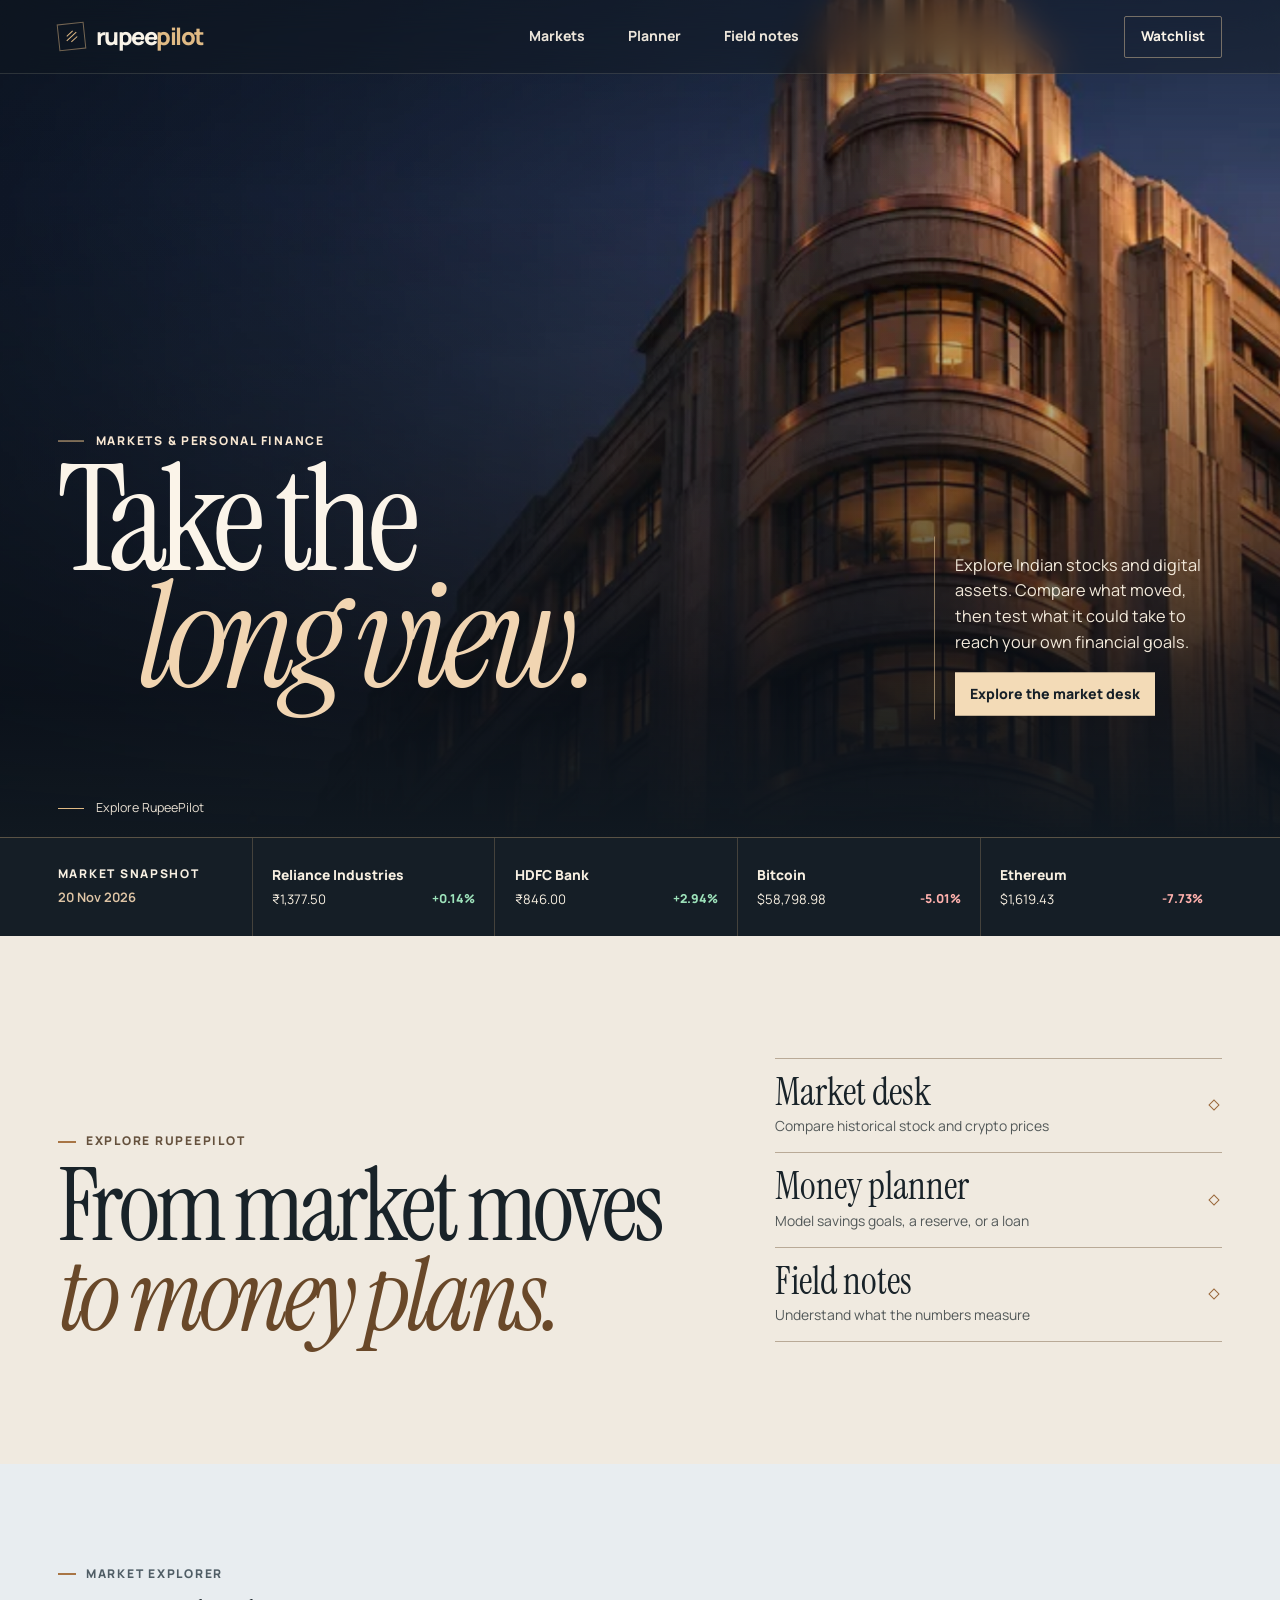
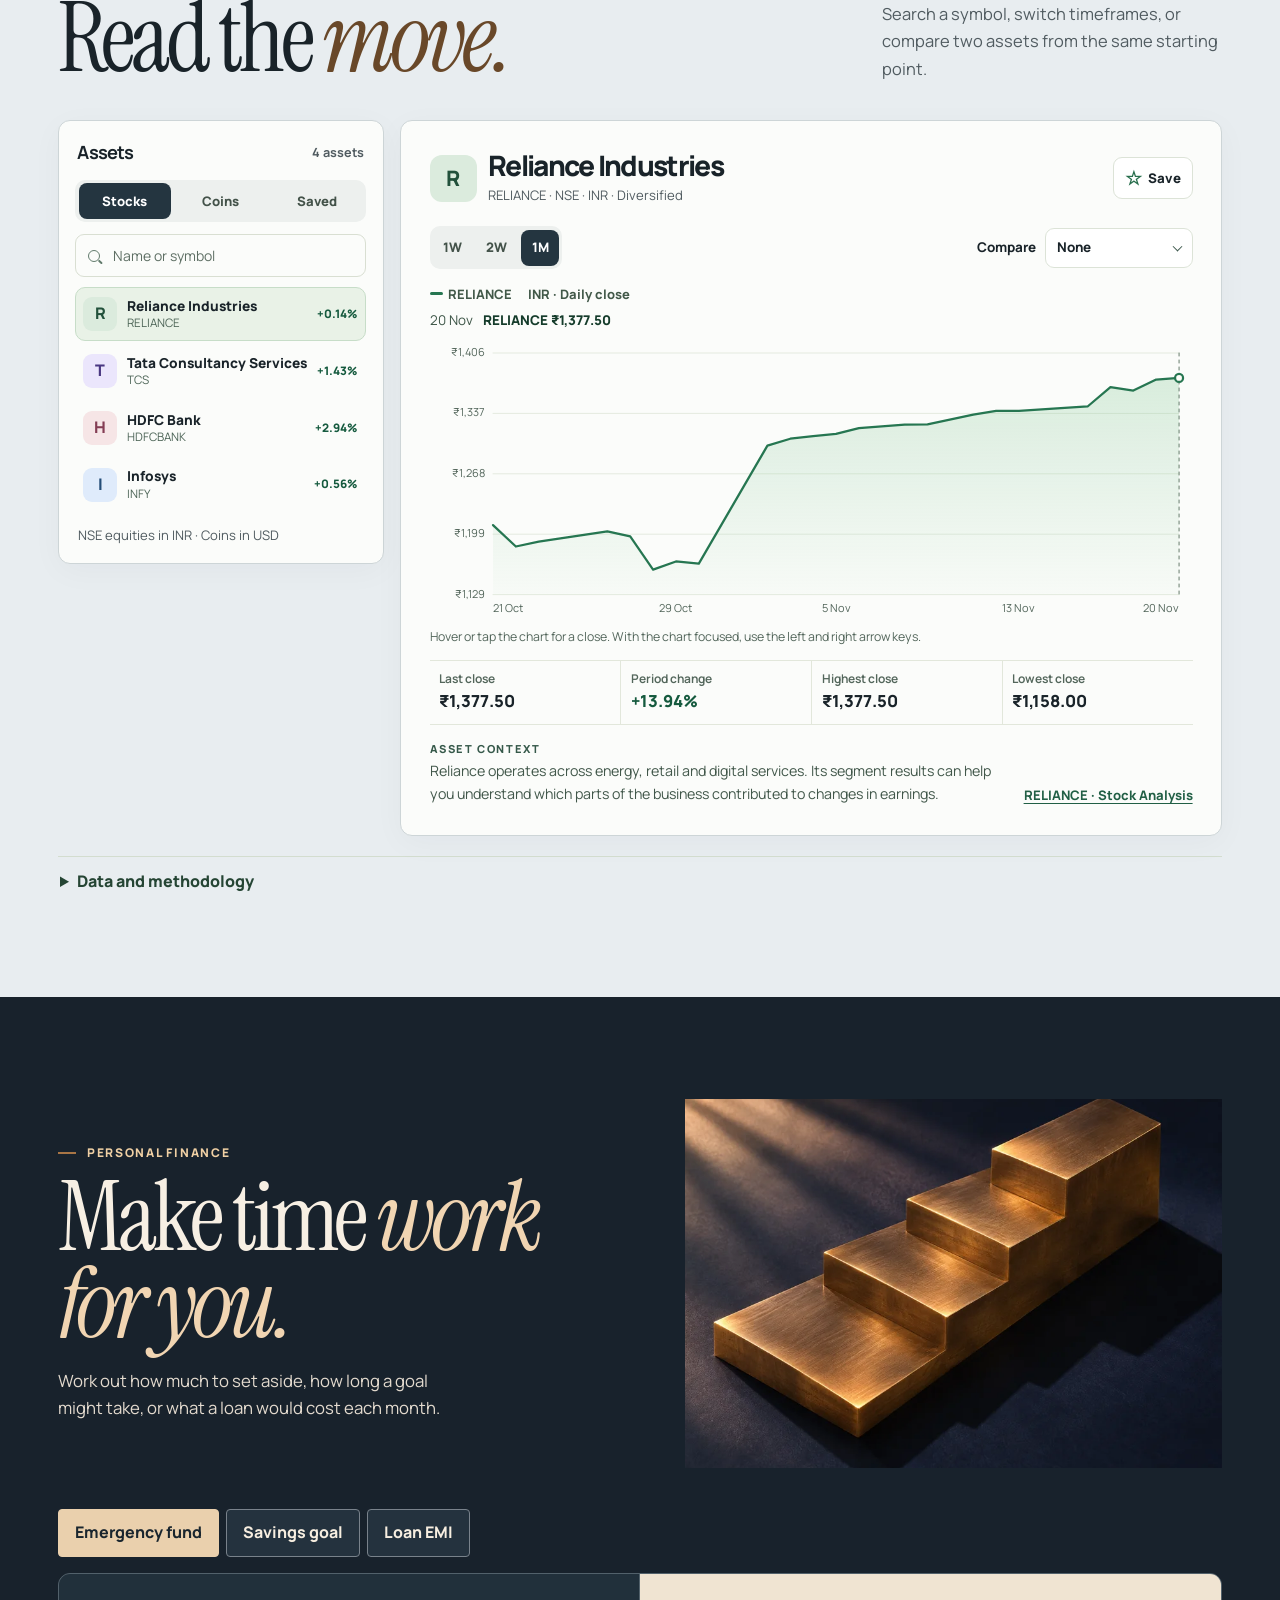
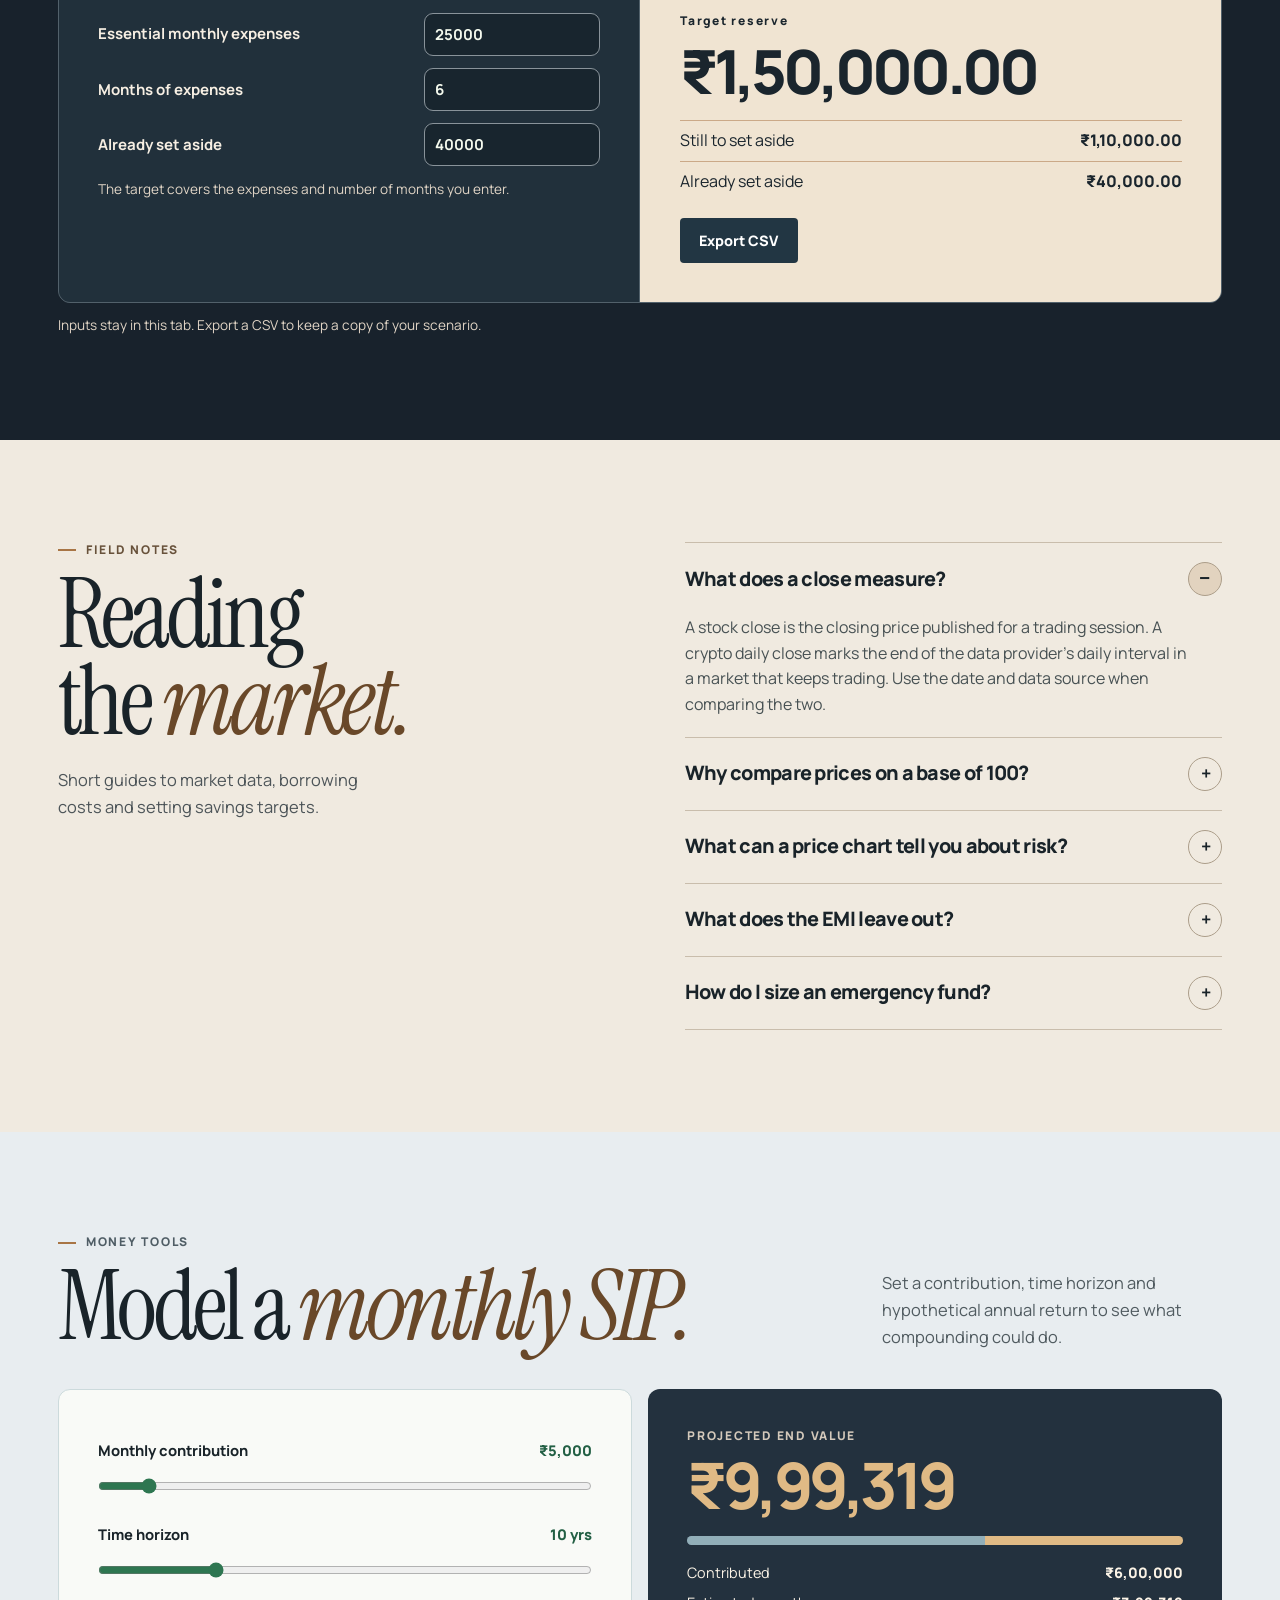
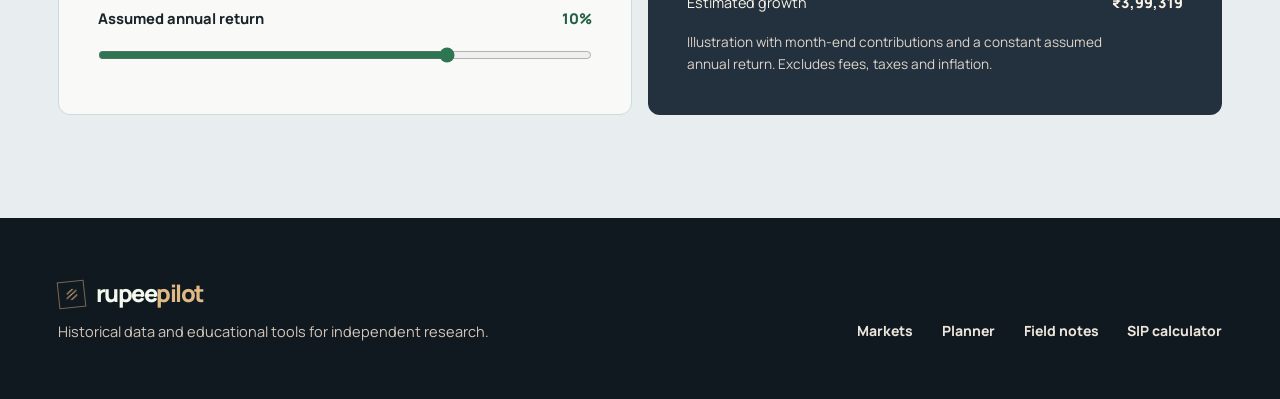
==== commit 8f1c83a0: "Redesign RupeePilot with editorial art direction and layered motion" ====
--- a/index.html
+++ b/index.html
@@ -3,12 +3,13 @@
 <head>
   <meta charset="utf-8">
   <meta name="viewport" content="width=device-width, initial-scale=1">
-  <meta name="theme-color" content="#071612">
+  <meta name="theme-color" content="#101820">
   <meta name="description" content="Explore historical Indian stock and crypto prices, compare their moves and model a monthly investment with RupeePilot.">
-  <title>RupeePilot — Market research studio</title>
+  <title>RupeePilot — Markets and money tools</title>
   <link rel="icon" href="assets/favicon.png" type="image/png">
   <link rel="preload" href="assets/manrope.woff" as="font" type="font/woff" crossorigin>
   <link rel="preload" href="assets/instrument-italic.woff" as="font" type="font/woff" crossorigin>
+  <link rel="preload" href="assets/instrument-regular.woff" as="font" type="font/woff" crossorigin>
   <link rel="stylesheet" href="styles.css">
   <script type="module" src="app.js"></script>
   <script type="module" src="planner.js"></script>
@@ -23,26 +24,42 @@
       <nav class="navigation" aria-label="Main navigation">
         <a href="#markets">Markets</a>
         <a href="#planner">Planner</a>
-        <a href="#sip" aria-label="SIP calculator">SIP<span class="nav-calculator-label"> calculator</span></a>
+        <a href="#field-notes">Field notes</a>
       </nav>
-      <a class="nav-action" href="#markets">Open explorer</a>
+      <a class="nav-action" href="#markets" data-watchlist>Watchlist</a>
+      <button class="menu-toggle" type="button" aria-controls="mobile-menu" aria-haspopup="dialog" hidden>Menu <span aria-hidden="true"></span></button>
     </div>
   </header>
+  <dialog id="mobile-menu" class="mobile-menu" aria-labelledby="menu-title">
+    <div class="menu-head"><h2 id="menu-title">Explore RupeePilot</h2><form method="dialog"><button class="menu-close" type="submit" autofocus>Close</button></form></div>
+    <nav aria-label="Mobile navigation">
+      <a href="#markets">Markets</a>
+      <a href="#planner">Planner</a>
+      <a href="#field-notes">Field notes</a>
+      <a href="#sip">SIP calculator</a>
+      <a href="#markets" data-watchlist>Watchlist</a>
+    </nav>
+  </dialog>
   <main id="main" tabindex="-1">
     <section id="top" class="hero" aria-labelledby="hero-title">
       <div class="hero-image">
         <picture>
-          <source media="(max-width: 640px)" srcset="assets/emerald-loop-small.webp">
-          <img src="assets/emerald-loop.webp" alt="" width="1440" height="960" fetchpriority="high">
+          <source media="(max-width: 600px)" srcset="assets/mumbai-dusk-small.webp">
+          <img src="assets/mumbai-dusk.webp" alt="" width="1440" height="960" fetchpriority="high">
         </picture>
       </div>
       <div class="shell hero-inner">
         <div class="hero-content">
-          <p class="overline hero-kicker"><span></span> THE MARKET RESEARCH STUDIO</p>
-          <h1 id="hero-title">Markets in<br><em>perspective.</em></h1>
-          <p class="hero-summary">Explore Indian equities and digital assets side by side. Follow the price, compare the move, and understand what the chart is telling you.</p>
-          <a class="pill primary" href="#markets">Explore markets</a>
-        </div>
+          <div class="hero-title-block">
+            <p class="overline hero-kicker"><span></span> MARKETS &amp; PERSONAL FINANCE</p>
+            <h1 id="hero-title"><span>Take the</span> <em>long view.</em></h1>
+          </div>
+          <div class="hero-deck">
+            <p class="hero-summary">Explore Indian stocks and digital assets. Compare what moved, then test what it could take to reach your own financial goals.</p>
+            <a class="hero-cta" href="#markets">Explore the market desk</a>
+          </div>
+        </div>
+        <a class="hero-index-link" href="#explore"><span aria-hidden="true"></span> Explore RupeePilot</a>
       </div>
     </section>
     <section class="snapshot" aria-label="Featured assets">
@@ -52,10 +69,24 @@
       </div>
     </section>
 
+    <section id="explore" class="orientation" aria-labelledby="explore-title">
+      <div class="shell orientation-grid">
+        <div class="orientation-copy reveal">
+          <p class="overline"><span class="section-tick"></span> EXPLORE RUPEEPILOT</p>
+          <h2 id="explore-title">From market moves <em>to money plans.</em></h2>
+        </div>
+        <div class="route-list reveal">
+          <a href="#markets"><strong>Market desk</strong><span>Compare historical stock and crypto prices</span></a>
+          <a href="#planner"><strong>Money planner</strong><span>Model savings goals, a reserve, or a loan</span></a>
+          <a href="#field-notes"><strong>Field notes</strong><span>Understand what the numbers measure</span></a>
+        </div>
+      </div>
+    </section>
+
     <section id="markets" class="markets" aria-labelledby="markets-title">
       <div class="shell">
         <div class="section-head reveal">
-          <div><p class="overline"><span class="section-tick"></span> MARKET EXPLORER</p><h2 id="markets-title">Look a little <em>closer.</em></h2></div>
+          <div><p class="overline"><span class="section-tick"></span> MARKET EXPLORER</p><h2 id="markets-title">Read the <em>move.</em></h2></div>
           <p>Search a symbol, switch timeframes, or compare two assets from the same starting point.</p>
         </div>
 
@@ -108,7 +139,14 @@
 
     <section id="planner" class="planner" aria-labelledby="planner-title">
       <div class="shell">
-        <div class="section-head reveal"><div><p class="overline"><span class="section-tick"></span> PERSONAL FINANCE</p><h2 id="planner-title">Make a <em>plan.</em></h2></div><p>Work out how much to set aside, how long a goal might take, or what a loan would cost each month.</p></div>
+        <div class="planner-feature reveal">
+          <div class="planner-copy">
+            <p class="overline"><span class="section-tick"></span> PERSONAL FINANCE</p>
+            <h2 id="planner-title">Make time <em>work for you.</em></h2>
+            <p>Work out how much to set aside, how long a goal might take, or what a loan would cost each month.</p>
+          </div>
+          <figure class="planner-art"><img src="assets/brass-steps.webp" alt="" width="900" height="600" loading="lazy" decoding="async"></figure>
+        </div>
         <div id="planner-controls" class="planner-controls" role="group" aria-label="Choose a calculator">
           <button type="button" data-plan="reserve" aria-pressed="true">Emergency fund</button>
           <button type="button" data-plan="goal" aria-pressed="false">Savings goal</button>
@@ -161,6 +199,6 @@
       <div class="footer-links"><a href="#markets">Markets</a><a href="#planner">Planner</a><a href="#field-notes">Field notes</a><a href="#sip">SIP calculator</a></div>
     </div>
   </footer>
-  <noscript><div class="noscript">Enable JavaScript to use the market explorer and SIP calculator.</div></noscript>
+  <noscript><div class="noscript">Enable JavaScript to use the market desk and calculators.</div></noscript>
 </body>
 </html>
--- a/styles.css
+++ b/styles.css
@@ -1,7 +1,8 @@
+@font-face{font-family:Instrument;src:url("assets/instrument-regular.woff") format("woff");font-style:normal;font-display:swap}
 @font-face{font-family:Manrope;src:url("assets/manrope.woff") format("woff");font-weight:200 800;font-display:swap}
 @font-face{font-family:Instrument;src:url("assets/instrument-italic.woff") format("woff");font-style:italic;font-display:swap}
 :root{
-  color-scheme:light;--ink:#142720;--dark:#071612;--lime:#dcff87;--mint:#e6f1e7;--paper:#f5f6ed;--line:#dde2d6;--muted:#53665b;--green:#155a3e;
+  color-scheme:light;--ink:#192329;--dark:#101820;--accent:#e0ba85;--paper:#f0eae0;--line:#d9d4ca;--muted:#505b60;--masthead-height:74px;
   --sans:Manrope,Arial,sans-serif;--display:Instrument,Georgia,serif;--ease:cubic-bezier(.2,.75,.25,1);
 }
 *,*::before,*::after{box-sizing:border-box}
@@ -20,66 +21,141 @@
 .skip-link:focus{transform:none}
 .shell{width:min(100% - clamp(2.25rem,9vw,9rem),1360px);margin-inline:auto}
 .overline{font-size:.75rem;line-height:1.4;letter-spacing:.145em;font-weight:800}
-.masthead{position:sticky;top:0;z-index:10;color:#edf8ee;background:#071612f5;backdrop-filter:blur(18px);border-bottom:1px solid #829c8a34}
-.nav-inner{min-height:75px;display:flex;align-items:center;justify-content:space-between;gap:1rem}
-.wordmark{display:inline-flex;align-items:center;flex-shrink:0;text-decoration:none;font-size:1.42rem;font-weight:800;letter-spacing:-.07em;line-height:1}
-.wordmark>span:last-child{color:var(--lime)}
-.mark{width:28px;height:28px;margin-right:9px;border-radius:7px;display:inline-grid;align-content:center;justify-items:center;gap:2px;background:var(--lime);transform:rotate(-9deg)}
-.mark i{width:13px;height:2px;border-radius:2px;background:var(--dark);transform:rotate(-33deg)}
-.mark i:first-child{width:8px;margin-left:-4px}.mark i:last-child{width:8px;margin-left:4px}
-.navigation{display:flex;align-items:center;gap:clamp(1.4rem,3.2vw,3.4rem)}
-.navigation a,.nav-action,.footer-links a{text-decoration:none;font-size:.875rem;font-weight:700}
-.navigation a,.footer-links a{color:#c2d1c7;transition:color .2s}
-.navigation a:hover,.footer-links a:hover{color:var(--lime)}
-.nav-action{border:1px solid #537163;border-radius:100px;padding:.56rem 1.05rem;transition:background .22s,color .22s,border-color .22s}
-.nav-action:hover{background:var(--lime);color:var(--dark);border-color:var(--lime)}
-.hero{position:relative;overflow:hidden;isolation:isolate;background:radial-gradient(ellipse at 76% 50%,#0b2419 0%,#071712 52%,#071612 85%);color:#f6f9ee}
-.hero-inner{display:flex;align-items:center;min-height:clamp(590px,46.5vw,720px);position:relative}
-.hero-image{position:absolute;inset:0 0 0 auto;width:min(76%,1230px);z-index:-1;pointer-events:none;overflow:hidden}
-.hero-image img{position:absolute;inset:0;height:100%;object-fit:cover;object-position:70% 50%;transform:translate3d(0,var(--hero-shift,0px),0) scale(1.02)}
-.hero-image::after{content:"";position:absolute;inset:0;background:linear-gradient(90deg,#071612 0%,#071612ed 10%,#07161270 27%,transparent 49%),linear-gradient(0deg,#071612 0%,transparent 21%,transparent 86%,#07161272 100%)}
-.hero-content{width:min(100%,680px);padding:4rem 0 4.6rem}
-.hero-kicker{color:#bbcec0;display:flex;align-items:center;gap:.75rem}
-.hero-kicker span{width:32px;height:1px;background:var(--lime)}
-.hero h1{font-size:clamp(5rem,8.8vw,9.35rem);line-height:.86;letter-spacing:-.079em;word-spacing:.015em;font-weight:700;margin:1.7rem 0 1.85rem}
-.hero h1 em,h2 em{font-family:var(--display);font-weight:400;letter-spacing:-.047em}
-.hero h1 em{color:var(--lime)}
-.hero-summary{max-width:420px;color:#d0ded3;font-size:clamp(1rem,1.4vw,1.18rem);line-height:1.65}
-.pill{display:inline-flex;align-items:center;justify-content:center;border-radius:100px;min-height:52px;padding:.72rem 1.5rem;text-decoration:none;font-weight:800;font-size:.92rem;transition:transform .28s var(--ease),background .28s,box-shadow .28s}
-.pill.primary{margin-top:1.5rem;background:var(--lime);color:var(--dark)}
-.pill:hover{transform:translateY(-3px);background:#edffa9;box-shadow:0 8px 30px #dcff8728}
-.pill:active{transform:translateY(1px)}
-.snapshot{background:var(--lime);color:var(--dark);border-top:1px solid #c8ea77}
+.masthead {
+  position:sticky;top:0;z-index:10;color:#f9f3e8;background:#101820f2;
+  backdrop-filter:blur(18px);border-bottom:1px solid #f5ebdb22;
+  transition:background .4s var(--ease),border-color .4s var(--ease);
+}
+.masthead.over-art {background:#10182064}
+.nav-inner {min-height:calc(var(--masthead-height) - 1px);display:flex;align-items:center;justify-content:space-between;gap:1rem}
+.wordmark {display:inline-flex;align-items:center;flex-shrink:0;text-decoration:none;font-size:1.48rem;font-weight:800;letter-spacing:-.062em;line-height:1}
+.wordmark>span:last-child {color:var(--accent)}
+.mark {
+  width:27px;height:27px;margin-right:11px;border:1px solid #e0ba8580;
+  display:inline-grid;align-content:center;justify-items:center;gap:2px;transform:rotate(-6deg);
+}
+.mark i {width:13px;height:1px;background:var(--accent);transform:rotate(-37deg)}
+.mark i:first-child {width:8px;margin-left:-4px}
+.mark i:last-child {width:8px;margin-left:4px}
+.navigation {display:flex;align-items:center;gap:clamp(1.4rem,3.35vw,4rem)}
+.navigation a,.nav-action,.footer-links a {
+  text-decoration:none;font-size:.875rem;font-weight:750;color:#ece5da;
+}
+.navigation a,.footer-links a {transition:color .22s}
+.navigation a:hover,.navigation a[aria-current],.footer-links a:hover {color:var(--accent)}
+.nav-action,.menu-toggle,.menu-close {
+  border:1px solid #d4bd967e;border-radius:2px;background:transparent;color:inherit;min-height:42px;
+  display:inline-flex;align-items:center;gap:.8rem;padding:.55rem 1rem;font-weight:750;font-size:.85rem;
+  transition:background .25s,border-color .25s,color .25s;
+}
+.nav-action:hover,.menu-toggle:hover,.menu-close:hover {background:var(--accent);border-color:var(--accent);color:var(--dark)}
+.menu-toggle {display:none}
+.menu-toggle span {width:15px;height:6px;border-block:1px solid currentColor}
+.mobile-menu {
+  position:fixed;inset:0 0 0 auto;margin:0;width:min(100%,480px);height:100%;max-height:none;max-width:none;
+  padding:clamp(1.3rem,6vw,3.6rem);border:0;background:#19232d;color:#faf2e5;overflow-y:auto;
+}
+.mobile-menu[open] {animation:menu-in .46s var(--ease) both}
+.mobile-menu::backdrop {background:#0b1018bd;backdrop-filter:blur(6px)}
+@keyframes menu-in {from{opacity:0;transform:translateX(16px)}to{opacity:1;transform:none}}
+html:has(.mobile-menu[open]) {overflow:hidden}
+.menu-head {display:flex;align-items:center;justify-content:space-between;gap:1rem;margin-bottom:1.7rem}
+.menu-head h2 {font:800 .88rem var(--sans);letter-spacing:.08em;margin:0;text-transform:uppercase}
+.mobile-menu nav {display:grid;border-top:1px solid #e0ba8559}
+.mobile-menu nav a {
+  border-bottom:1px solid #e0ba8559;font:clamp(2.5rem,12vw,3.5rem)/1.05 var(--display);
+  text-decoration:none;padding:.56rem .2rem;
+}
+.mobile-menu nav a:hover {color:var(--accent)}
+#main {margin-top:calc(-1 * var(--masthead-height))}
+.hero {
+  position:relative;overflow:hidden;isolation:isolate;
+  background:#111b28;color:#fbf4e9;
+}
+.hero-inner {
+  display:flex;flex-direction:column;justify-content:flex-end;position:relative;
+  min-height:clamp(650px,93svh,970px);padding-top:calc(var(--masthead-height) + 4rem);
+}
+.hero-image {position:absolute;inset:0;z-index:-1;pointer-events:none;overflow:hidden}
+.hero-image img {
+  position:absolute;left:-2%;width:104%;top:-10%;height:117%;object-fit:cover;object-position:67% 47%;
+  transform:translate3d(var(--hero-x,0px),var(--hero-shift,0px),0) scale(var(--hero-scale,1.035));
+}
+.hero-image::after {
+  content:"";position:absolute;inset:0;
+  background:linear-gradient(180deg,#0d121a49,transparent 23%,#0d14193b 44%,#0a1018dc 83%,#101820 100%),
+    linear-gradient(90deg,#0a111bb5 0%,#10172047 50%,transparent 81%);
+}
+.hero-content {
+  display:grid;grid-template-columns:minmax(0,1.5fr) minmax(230px,.55fr);
+  gap:clamp(2rem,7vw,7rem);align-items:end;padding-bottom:clamp(2.4rem,6.4vh,5rem);
+  transform:translate3d(0,var(--copy-shift,0px),0);
+}
+.hero:focus-within .hero-content {transform:none}
+.hero-kicker {color:#f8e7d2;display:flex;align-items:center;gap:.75rem;margin-bottom:.7rem}
+.hero-kicker span,.hero-index-link span {width:26px;height:1px;background:var(--accent);flex-shrink:0}
+.hero h1 {
+  font:400 clamp(6.4rem,11.6vw,12.15rem)/.79 var(--display);letter-spacing:-.053em;
+  margin:0 0 .12em;
+}
+.hero h1 span,.hero h1 em {display:block}
+.hero h1 em {color:#f1d5b2;margin-left:clamp(1rem,6.3vw,6.8rem);padding-bottom:.045em}
+.hero-deck {padding:1rem 0 .25rem 1.25rem;border-left:1px solid #e9c9958e}
+.hero-summary {max-width:34ch;color:#f2e9da;font-size:clamp(1rem,1.27vw,1.17rem);line-height:1.58}
+.hero-cta {
+  display:inline-flex;align-items:center;min-height:43px;margin-top:1.1rem;padding:.48rem .88rem;
+  color:#172028;background:#f3dbb7;border:1px solid #f3dbb7;text-decoration:none;font-size:.88rem;font-weight:800;
+  transition:background .25s,color .25s,transform .25s var(--ease);
+}
+.hero-cta:hover {transform:translateY(-2px);background:#fff0d7}
+.hero-cta:active {transform:translateY(1px)}
+.hero-index-link {
+  position:relative;align-self:start;display:inline-flex;align-items:center;gap:.8rem;color:#e6ddd0;
+  text-decoration:none;font-size:.78rem;min-height:45px;margin-bottom:.4rem;
+}
+.hero-index-link:hover {color:var(--accent)}
+.hero-index-link span {transition:width .28s var(--ease)}
+.hero-index-link:hover span {width:42px}
+.hero-kicker,.hero h1 span,.hero h1 em,.hero-deck {animation:hero-enter .92s var(--ease) both}
+.hero h1 span {animation-delay:.075s}
+.hero h1 em {animation-delay:.18s}
+.hero-deck {animation-delay:.25s}
+@keyframes hero-enter {from{opacity:0;transform:translateY(24px)}to{opacity:1;transform:none}}
+.pill {display:inline-flex;align-items:center;justify-content:center;border-radius:4px;min-height:48px;padding:.68rem 1.2rem;text-decoration:none;font-weight:800;font-size:.9rem;transition:transform .25s var(--ease),background .25s}
+.pill:hover {transform:translateY(-2px)}
+.pill:active {transform:translateY(1px)}
+.snapshot {background:#151e26;color:#f7efe1;border-top:1px solid #e0ba8555}
 .snapshot-inner{display:grid;grid-template-columns:minmax(128px,.8fr) 4fr;min-height:98px}
 .snapshot-label{display:grid;align-content:center;justify-items:start;gap:.22rem;padding:.75rem .65rem .75rem 0}
-.snapshot-label time{font-size:.81rem;font-weight:650;color:#355128}
+.snapshot-label time{font-size:.81rem;font-weight:650;color:#dfc5a5}
 .snapshot-assets{display:grid;grid-template-columns:repeat(4,minmax(0,1fr))}
-.snapshot-item{display:grid;grid-template-columns:1fr auto;align-content:center;gap:.17rem .45rem;padding:.8rem clamp(.6rem,1.5vw,1.4rem);border-left:1px solid #152b2442;text-align:left;text-decoration:none;transition:background .25s}
-.snapshot-item:hover{background:#eaffac}
+.snapshot-item{display:grid;grid-template-columns:1fr auto;align-content:center;gap:.17rem .45rem;padding:.8rem clamp(.6rem,1.5vw,1.4rem);border-left:1px solid #e0ba853b;text-align:left;text-decoration:none;transition:background .25s}
+.snapshot-item:hover{background:#ffffff10}
 .snapshot-item strong{font-size:.86rem;font-weight:800;grid-column:1/-1}
 .snapshot-item .snap-price{font-size:.82rem;white-space:nowrap;font-variant-numeric:tabular-nums}
 .snap-change{font-size:.77rem;font-weight:800;justify-self:end;white-space:nowrap}
 .gain{color:#155a3e}.loss{color:#8d353e}
+.snapshot .gain{color:#9de2ba}.snapshot .loss{color:#ffb1ad}
 .markets,.field-notes,.sip{padding-block:clamp(4.5rem,8vw,8rem)}
-.markets{background:var(--paper)}
+.markets{background:#e8edf0}
 .section-head{display:grid;grid-template-columns:1fr minmax(235px,340px);gap:2rem;align-items:end;margin-bottom:2.4rem}
-.section-head .overline,.notes-heading .overline{display:flex;align-items:center;gap:.65rem;color:#335846}
-.section-tick{display:inline-block;background:#6caf77;width:18px;height:2px}
-h2{font-size:clamp(3.1rem,6.6vw,7.2rem);line-height:.94;font-weight:660;letter-spacing:-.071em;word-spacing:.025em;margin-top:.72rem}
-h2 em{color:#24694d}
+.section-head .overline,.notes-heading .overline{display:flex;align-items:center;gap:.65rem;color:#4f5d65}
+.section-tick{display:inline-block;background:#a87545;width:18px;height:2px}
+h2{font:400 clamp(3.35rem,7.55vw,7.7rem)/.9 var(--display);letter-spacing:-.043em;margin-top:.76rem}
+h2 em{color:#694829}
 .section-head>p,.notes-heading>p:last-child{color:var(--muted);line-height:1.65;font-size:1.03rem;max-width:34ch}
 .desk{display:grid;grid-template-columns:minmax(230px,28%) minmax(0,1fr);gap:1rem;align-items:start}
-.asset-panel,.analysis-panel{background:#fffffa;border:1px solid var(--line);border-radius:20px;min-width:0;box-shadow:0 3px 16px #1b352507}
+.asset-panel,.analysis-panel{background:#fbfcfa;border:1px solid #cdd5d7;border-radius:12px;min-width:0;box-shadow:0 7px 32px #17252d09}
 .asset-panel{padding:1.05rem}
 .panel-title{display:flex;align-items:center;gap:.75rem;justify-content:space-between;margin:0 .13rem .8rem}
 .panel-title h3{font-size:1.14rem;letter-spacing:-.045em}
 .panel-title span{font-size:.79rem;color:var(--muted);font-weight:700}
-.filters,.ranges{display:flex;gap:.24rem;min-width:0;padding:.2rem;border:0;margin:0;border-radius:10px;background:#eef0e8}
+.filters,.ranges{display:flex;gap:.24rem;min-width:0;padding:.2rem;border:0;margin:0;border-radius:10px;background:#edf0ee}
 .filters{margin-bottom:.75rem}
 .filters button,.ranges button{border:0;border-radius:8px;min-height:36px;padding:0 .64rem;font-weight:800;font-size:.82rem;color:#435249;background:none;transition:background .2s,color .2s}
 .filters button{flex:1}
 .filters button:hover,.ranges button:hover{background:#e1e8dc}
-.filters button[aria-pressed="true"],.ranges button[aria-pressed="true"]{background:#173c2f;color:#fff}
+.filters button[aria-pressed="true"],.ranges button[aria-pressed="true"]{background:#243540;color:#fff}
 .search-box{border:1px solid #d9dfd2;border-radius:9px;display:flex;align-items:center;gap:.7rem;padding:0 .73rem;min-height:43px}
 .search-box:focus-within{outline:2px solid #65836d;outline-offset:1px}
 .search-box input{border:0;background:none;width:100%;min-width:0;color:var(--ink);outline:none;font-size:.875rem}
@@ -136,41 +212,41 @@
 .method{border-top:1px solid #d3ddcf;margin:1.25rem 0 0;padding:.77rem .15rem 0;color:#42594d}
 .method summary{font-weight:800;color:#254534}
 .method p{max-width:84ch;font-size:.94rem;margin-top:.55rem}
-.field-notes{background:#e6e3f2}
+.field-notes{background:#f0eae0}
 .notes-grid{display:grid;grid-template-columns:1fr 1fr;gap:clamp(2rem,7vw,8rem)}
-.notes-heading .overline{color:#504b72}.notes-heading .section-tick{background:#8172bb}
-.notes-heading h2 em{color:#52457e}
-.notes-heading>p:last-child{margin-top:1.3rem;color:#484863}
-.notes-list{border-top:1px solid #bdb6d2;align-self:center}
-.notes-list details{border-bottom:1px solid #bdb6d2}
+.notes-heading .overline{color:#68523b}.notes-heading .section-tick{background:#a87545}
+.notes-heading h2 em{color:#694829}
+.notes-heading>p:last-child{margin-top:1.3rem;color:#4c5458}
+.notes-list{border-top:1px solid #c9bdac;align-self:center}
+.notes-list details{border-bottom:1px solid #c9bdac}
 .notes-list summary{display:flex;justify-content:space-between;align-items:center;gap:1rem;list-style:none;font-weight:800;min-height:72px;padding:.75rem 0;font-size:clamp(1.05rem,1.55vw,1.35rem);line-height:1.35;letter-spacing:-.035em;transition:color .2s}
 .notes-list summary::-webkit-details-marker{display:none}
-.notes-list summary::after{content:"+";display:grid;place-items:center;width:34px;height:34px;border:1px solid #aea5cc;border-radius:50%;font-size:1.14rem;font-weight:700;flex-shrink:0;transition:background .25s,transform .3s var(--ease)}
-.notes-list details[open] summary::after{content:"−";background:#d7d0e9;transform:rotate(180deg)}
-.notes-list summary:hover{color:#58458c}
-.notes-list details p{padding:0 2rem 1.2rem 0;color:#44465c;max-width:65ch}
-.notes-list a{color:#4d3a7c}
-.sip{background:#e4efe2}
+.notes-list summary::after{content:"+";display:grid;place-items:center;width:34px;height:34px;border:1px solid #ab9d89;border-radius:50%;font-size:1.14rem;font-weight:700;flex-shrink:0;transition:background .25s,transform .3s var(--ease)}
+.notes-list details[open] summary::after{content:"−";background:#e2d3bf;transform:rotate(180deg)}
+.notes-list summary:hover{color:#744a2a}
+.notes-list details p{padding:0 2rem 1.2rem 0;color:#475153;max-width:65ch}
+.notes-list a{color:#694829}
+.sip{background:#e8edf0}
 .sip-grid{display:grid;grid-template-columns:1fr 1fr;gap:1rem}
-.sip-inputs,.sip-result{border-radius:20px;padding:clamp(1.15rem,3.2vw,2.45rem)}
-.sip-inputs{background:#f4f8ef;border:1px solid #cedccf;display:grid;align-content:center;gap:.75rem}
+.sip-inputs,.sip-result{border-radius:12px;padding:clamp(1.15rem,3.2vw,2.45rem)}
+.sip-inputs{background:#f9faf7;border:1px solid #ccdadc;display:grid;align-content:center;gap:.75rem}
 .sip-inputs label{display:flex;justify-content:space-between;gap:.6rem;margin-top:.1rem;font-size:.92rem;font-weight:750}
 .sip-inputs output{color:#225f44;font-weight:850;text-align:right;white-space:nowrap}
 .sip-inputs input{margin:0 0 .7rem;width:100%;height:24px;cursor:pointer;accent-color:#2e7651}
 .sip-inputs input:last-child{margin-bottom:0}
-.sip-result{background:#17392c;color:#f0f8ed}
-.sip-result .overline{color:#bbd3c1}
-.sip-result>output{display:block;color:var(--lime);font-size:clamp(2rem,5vw,4.2rem);line-height:1.12;letter-spacing:-.07em;font-weight:750;margin:.25rem 0 1rem;font-variant-numeric:tabular-nums}
-.sip-bar{display:flex;overflow:hidden;border-radius:100px;height:9px;background:#365c4a;margin:.75rem 0 1rem}
-.sip-bar i{background:#8cb7a0;transition:width .22s var(--ease)}
-.sip-bar #bar-difference{background:var(--lime)}.sip-bar.negative #bar-difference{background:#f4a9ab}
+.sip-result{background:#23313e;color:#fbf3e6}
+.sip-result .overline{color:#d4c9bb}
+.sip-result>output{display:block;color:var(--accent);font-size:clamp(2rem,5vw,4.2rem);line-height:1.12;letter-spacing:-.07em;font-weight:750;margin:.25rem 0 1rem;font-variant-numeric:tabular-nums}
+.sip-bar{display:flex;overflow:hidden;border-radius:100px;height:9px;background:#435564;margin:.75rem 0 1rem}
+.sip-bar i{background:#91aeb8;transition:width .22s var(--ease)}
+.sip-bar #bar-difference{background:var(--accent)}.sip-bar.negative #bar-difference{background:#f4a9ab}
 .sip-result dl{display:grid;gap:.42rem}
 .sip-result dl div{display:flex;justify-content:space-between;gap:.8rem;font-size:.9rem}
 .sip-result dd{font-weight:800;font-variant-numeric:tabular-nums}
-.sip-result>p:last-child{color:#c2d5c9;font-size:.85rem;margin-top:1.15rem;max-width:55ch}
-.footer{padding:2.5rem 0;background:var(--dark);color:#f4f9ee}
+.sip-result>p:last-child{color:#dfd5ca;font-size:.85rem;margin-top:1.15rem;max-width:55ch}
+.footer{padding:3.5rem 0;background:var(--dark);color:#f4f9ee}
 .footer-inner{display:flex;justify-content:space-between;align-items:end;gap:1.2rem}
-.footer p{color:#baccc0;margin-top:.75rem;font-size:.91rem}
+.footer p{color:#d4c7b7;margin-top:.75rem;font-size:.91rem}
 .footer-links{display:flex;flex-wrap:wrap;gap:.65rem 1.8rem}
 .noscript{position:fixed;bottom:1rem;left:1rem;right:1rem;z-index:12;background:#fff;color:var(--ink);padding:1rem;border-radius:10px}
 .reveal.arrived{animation:arrive .72s var(--ease) both}
@@ -178,25 +254,25 @@
 @media(max-width:1000px){
   .snapshot-item{grid-template-columns:1fr;gap:.12rem}
   .snap-change{justify-self:start}
-  .hero-image{width:83%}
-  .hero-image::after{background:linear-gradient(90deg,#071612 0%,#071612ec 10%,#07161274 35%,transparent 64%),linear-gradient(0deg,#071612 0%,transparent 24%)}
   .asset-panel{padding:.8rem}
 }
 @media(max-width:760px){
-  html{scroll-padding-top:75px}
-  .nav-inner{min-height:62px}
-  .navigation{gap:1rem}
-  .navigation a{font-size:.8rem}
-  .nav-action{display:none}
-  .hero-inner{min-height:590px;align-items:start}
-  .hero-content{padding:3.4rem 0 16rem}
-  .hero h1{font-size:clamp(4.5rem,12vw,6.5rem);margin:1.25rem 0 1.35rem}
-  .hero-summary{max-width:355px}
-  .hero-image{width:100%;height:70%;top:auto}
-  .hero-image img{object-position:65% 59%}
-  .hero-image::after{background:linear-gradient(180deg,#071612 0%,#071612cf 11%,transparent 48%,transparent 87%,#071612 100%),linear-gradient(90deg,#071612d0 0%,transparent 56%)}
+  :root {--masthead-height:63px}
+  html {scroll-padding-top:76px}
+  .nav-action {display:none}
+  .navigation {gap:1rem}
+  .navigation a {font-size:.8rem}
+  .masthead.has-dialog .navigation {display:none}
+  .masthead.has-dialog .menu-toggle {display:inline-flex}
+  .hero-inner {min-height:clamp(620px,91svh,810px);padding-top:calc(var(--masthead-height) + 3rem)}
+  .hero-content {grid-template-columns:1fr;gap:1.35rem;padding-bottom:1.3rem}
+  .hero h1 {font-size:clamp(5.3rem,14vw,8.5rem)}
+  .hero-deck {padding-top:.18rem;padding-bottom:.1rem}
+  .hero-cta {margin-top:.8rem}
+  .hero-image img {object-position:62% 41%}
+  .hero-image::after {background:linear-gradient(180deg,#10182045 0%,#10182018 24%,#0a11197a 52%,#0a1119e8 83%,#101820 100%)}
   .snapshot-inner{grid-template-columns:1fr}
-  .snapshot-label{display:flex;align-items:center;justify-content:space-between;border-bottom:1px solid #152b2442}
+  .snapshot-label{display:flex;align-items:center;justify-content:space-between;border-bottom:1px solid #e0ba853b}
   .snapshot-assets{grid-template-columns:repeat(4,minmax(0,1fr))}
   .snapshot-item:first-child{border-left:0;padding-left:0}
   .section-head,.notes-grid,.sip-grid{grid-template-columns:1fr}
@@ -210,21 +286,19 @@
   .notes-heading>p:last-child{margin-top:.85rem}
 }
 @media(max-width:480px){
-  .nav-inner{gap:.55rem}
-  .wordmark{font-size:1.23rem}
-  .mark{width:23px;height:23px;margin-right:6px}
-  .navigation{gap:.72rem}
-  .navigation a{font-size:.73rem}
-  .hero-inner{min-height:570px}
-  .hero-content{padding:3.25rem 0 14rem}
-  .hero h1{font-size:clamp(3.8rem,14vw,4.8rem)}
-  .hero-kicker{font-size:.66rem}
-  .hero-kicker span{width:22px}
-  .hero-image{height:59%}
-  .hero-image img{object-position:68% 50%}
+  .nav-inner {gap:.7rem}
+  .wordmark {font-size:1.24rem}
+  .mark {width:23px;height:23px;margin-right:7px}
+  .navigation {gap:.55rem}
+  .navigation a {font-size:.73rem}
+  .hero-inner {min-height:clamp(595px,92svh,740px)}
+  .hero h1 {font-size:clamp(4.9rem,17vw,6.4rem)}
+  .hero-kicker {font-size:.67rem}
+  .hero-kicker span {width:18px}
+  .hero-image img {object-position:62% 40%}
   .snapshot-assets{grid-template-columns:repeat(2,minmax(0,1fr))}
   .snapshot-item{grid-template-columns:1fr auto;gap:.12rem}
-  .snapshot-item:nth-child(n+3){border-top:1px solid #152b2442}
+  .snapshot-item:nth-child(n+3){border-top:1px solid #e0ba853b}
   .snapshot-item:nth-child(odd){border-left:0;padding-left:0;padding-right:.65rem}
   .snapshot-item:nth-child(even){padding-right:0}
   .snapshot-item strong{font-size:.79rem}.snapshot-item .snap-price,.snap-change{font-size:.74rem}
@@ -250,49 +324,96 @@
 
 @media(max-width:480px){
   .navigation a{display:flex;align-items:center;min-height:44px;white-space:nowrap}
-  .nav-calculator-label{margin-left:.24em}
   .filters button,.ranges button{min-height:40px}
   .asset-row{min-height:44px}
 }
-@media(max-width:360px){
-  .navigation{gap:.65rem}
-  .nav-calculator-label{display:none}
-}
 
 /* Scroll-linked accents and transitions */
-.reading-progress{position:fixed;z-index:11;inset:0 0 auto;height:3px;transform:scaleX(0);transform-origin:left;background:linear-gradient(90deg,#dcff87,#9ce9c7,#bdafe9);pointer-events:none}
-.hero-image img{transform:translate3d(var(--hero-x,0px),var(--hero-shift,0px),0) scale(1.045)}
-.hero-content{transform:translate3d(0,var(--copy-shift,0px),0)}
-.hero:focus-within .hero-content{transform:none}
+.reading-progress{position:fixed;z-index:11;inset:0 0 auto;height:2px;transform:scaleX(0);transform-origin:left;background:#e0ba85;pointer-events:none}
 @supports(animation-timeline:scroll()){
   .reading-progress{animation:scroll-progress linear both;animation-timeline:scroll(root block)}
-  .snapshot{animation:snapshot-tone linear both;animation-timeline:view();animation-range:entry 0% exit 100%}
+  .planner-art img{animation:art-reframe linear both;animation-timeline:view();animation-range:entry 0% exit 100%}
 }
 @keyframes scroll-progress{to{transform:scaleX(1)}}
-@keyframes snapshot-tone{0%,60%{background:#dcff87}100%{background:#c9edaa}}
-.planner{padding-block:clamp(4.25rem,8vw,8.25rem);background:radial-gradient(ellipse at 80% 0%,#235242 0%,#15362d 48%,#0d2e26 100%);color:#f2f9ec}
-.planner .section-head p,.planner .section-head .overline{color:#c3dbc9}
-.planner h2 em{color:#dcff87}
+@keyframes art-reframe{from{transform:translateY(5%) scale(1.13)}to{transform:translateY(-5%) scale(1.13)}}
+.planner{padding-block:clamp(4.25rem,8vw,8.25rem);background:#18222c;color:#f7efe3}
+.planner h2 em{color:#f1d5b2}
+.planner-feature{display:grid;grid-template-columns:1fr 1fr;align-items:center;gap:clamp(2rem,7vw,7rem);margin-bottom:2.6rem}
+.planner-copy .overline{display:flex;align-items:center;gap:.7rem;color:#f0d0a4}
+.planner-copy h2{max-width:11ch}
+.planner-copy p:last-child{max-width:40ch;color:#e4dbcf;margin-top:1.25rem;font-size:1.05rem}
+.planner-art{margin:0;background:#17212a;overflow:hidden;aspect-ratio:1.46}
+.planner-art img{height:100%;object-fit:cover;object-position:center;transform:scale(1.04)}
 .planner-controls{display:flex;gap:.45rem;flex-wrap:wrap;margin-bottom:1rem}
-.planner-controls button{background:#1d4438;border:1px solid #547b68;color:#edf8ec;border-radius:100px;padding:.62rem 1rem;min-height:44px;font-weight:750;transition:transform .25s var(--ease),background .25s,color .25s}
-.planner-controls button:hover{transform:translateY(-2px);background:#386951}
-.planner-controls button[aria-pressed="true"]{background:#dcff87;color:#102d22;border-color:#dcff87}
-.planner-grid{display:grid;grid-template-columns:1fr 1fr;gap:1px;overflow:hidden;border:1px solid #5b7b6a;border-radius:24px;background:#5b7b6a}
-.planner-form,.planner-result{background:#12382d;padding:clamp(1.1rem,3.1vw,2.5rem);min-width:0}
-.planner-result{background:#e7f4e2;color:#142f23;display:flex;flex-direction:column;align-items:flex-start}
+.planner-controls button{background:#24323e;border:1px solid #79828b;color:#f7eee0;border-radius:4px;padding:.62rem 1rem;min-height:44px;font-weight:750;transition:transform .25s var(--ease),background .25s,color .25s}
+.planner-controls button:hover{transform:translateY(-2px);background:#465463}
+.planner-controls button[aria-pressed="true"]{background:#ead0ad;color:#19252e;border-color:#ead0ad}
+.planner-grid{display:grid;grid-template-columns:1fr 1fr;gap:1px;overflow:hidden;border:1px solid #52616b;border-radius:12px;background:#52616b}
+.planner-form,.planner-result{background:#21303b;padding:clamp(1.1rem,3.1vw,2.5rem);min-width:0}
+.planner-result{background:#f0e4d2;color:#1a252d;display:flex;flex-direction:column;align-items:flex-start}
 .planner-form label{display:grid;grid-template-columns:1fr minmax(7rem,11rem);align-items:center;gap:1rem;min-width:0;margin-bottom:.78rem;font-size:.94rem;font-weight:700}
-.planner-form input{min-width:0;width:100%;border-radius:9px;border:1px solid #7eaa94;background:#0e2d24;color:#f4faee;padding:.52rem .65rem;font-variant-numeric:tabular-nums}
-.planner-form input:focus{outline:2px solid #dcff87;outline-offset:2px}
+.planner-form input{min-width:0;width:100%;border-radius:9px;border:1px solid #89939a;background:#18252e;color:#f4faee;padding:.52rem .65rem;font-variant-numeric:tabular-nums}
+.planner-form input:focus{outline:2px solid #ead0ad;outline-offset:2px}
 .planner-result output{font-size:clamp(2rem,4.75vw,4rem);line-height:1.15;font-weight:800;letter-spacing:-.065em;margin:.36rem 0 .9rem;max-width:100%;overflow-wrap:anywhere}
 .planner-result dl{width:100%}
-.planner-result dl div{display:flex;gap:.7rem;justify-content:space-between;padding:.45rem 0;border-top:1px solid #bfd3bc}
+.planner-result dl div{display:flex;gap:.7rem;justify-content:space-between;padding:.45rem 0;border-top:1px solid #cba988}
 .planner-result dd{text-align:right;font-weight:800}
-.planner-local,.planner-form p{color:#c5dccc;font-size:.85rem;margin-top:.75rem}
-.export-plan{background:#173d2e;color:white;border:0;min-height:44px;margin-top:1rem}
-.export-plan:hover{background:#265d46}
+.planner-local,.planner-form p{color:#e1d5c6;font-size:.85rem;margin-top:.75rem}
+.export-plan{background:#223643;color:white;border:0;min-height:44px;margin-top:1rem}
+.export-plan:hover{background:#3c5667}
 .export-plan:disabled{opacity:.55;cursor:default;transform:none}
-.sponsor{background:#e4efe2;color:#41574a;padding:1rem max(1rem,calc((100% - 970px)/2)) 1.5rem}
+.sponsor{background:#e8edf0;color:#44525a;padding:1rem max(1rem,calc((100% - 970px)/2)) 1.5rem}
 .sponsor p{text-align:center;font-size:.8rem;margin-bottom:.4rem}
-@media(max-width:760px){.planner-grid{grid-template-columns:1fr}.planner-controls button{padding-inline:.75rem;font-size:.82rem}}
+@media(max-width:760px){.planner-grid,.planner-feature{grid-template-columns:1fr}.planner-feature{gap:1.45rem}.planner-art{aspect-ratio:1.65}.planner-controls button{padding-inline:.75rem;font-size:.82rem}}
 @media(max-width:380px){.planner-form label{grid-template-columns:1fr;gap:.34rem}}
-@media(prefers-reduced-motion:reduce){.reading-progress{display:none}.hero-image img,.hero-content{transform:none}}
+@media(prefers-reduced-motion:reduce){.reading-progress{display:none}.hero-image img,.hero-content,.planner-art img{animation:none;transform:none}}
+
+.orientation {
+  padding-block:clamp(4.5rem,9.5vw,9.5rem);
+  background:var(--paper);
+}
+.orientation-grid {
+  display:grid;
+  grid-template-columns:minmax(0,1.1fr) minmax(0,.8fr);
+  gap:clamp(2rem,8vw,8rem);
+  align-items:end;
+}
+.orientation-copy .overline {
+  display:flex;
+  align-items:center;
+  gap:.65rem;
+  color:#65513d;
+}
+.orientation h2 {font-size:clamp(3.5rem,7.8vw,8.3rem)}
+.orientation h2 em {display:block}
+.route-list {display:grid;border-top:1px solid #b9aa97}
+.route-list a {
+  display:grid;
+  grid-template-columns:1fr 12px;
+  align-items:center;
+  border-bottom:1px solid #b9aa97;
+  padding:.9rem 0;
+  text-decoration:none;
+  transition:background .28s,color .28s,padding .28s var(--ease);
+}
+.route-list a strong {font:400 clamp(1.84rem,3vw,2.65rem)/1 var(--display)}
+.route-list a span {grid-column:1;font-size:.87rem;color:#525858;margin-top:.25rem}
+.route-list a::after {
+  content:"";
+  grid-column:2;
+  grid-row:1/3;
+  width:8px;
+  height:8px;
+  border:1px solid #9a693c;
+  transform:rotate(45deg);
+  transition:background .25s,transform .25s var(--ease);
+}
+.route-list a:hover {
+  background:#e6ddcc;
+  color:#603918;
+  padding-inline:.65rem;
+}
+.route-list a:hover::after {background:#a67545;transform:rotate(135deg)}
+@media(max-width:760px) {
+  .orientation-grid {grid-template-columns:1fr}
+}
